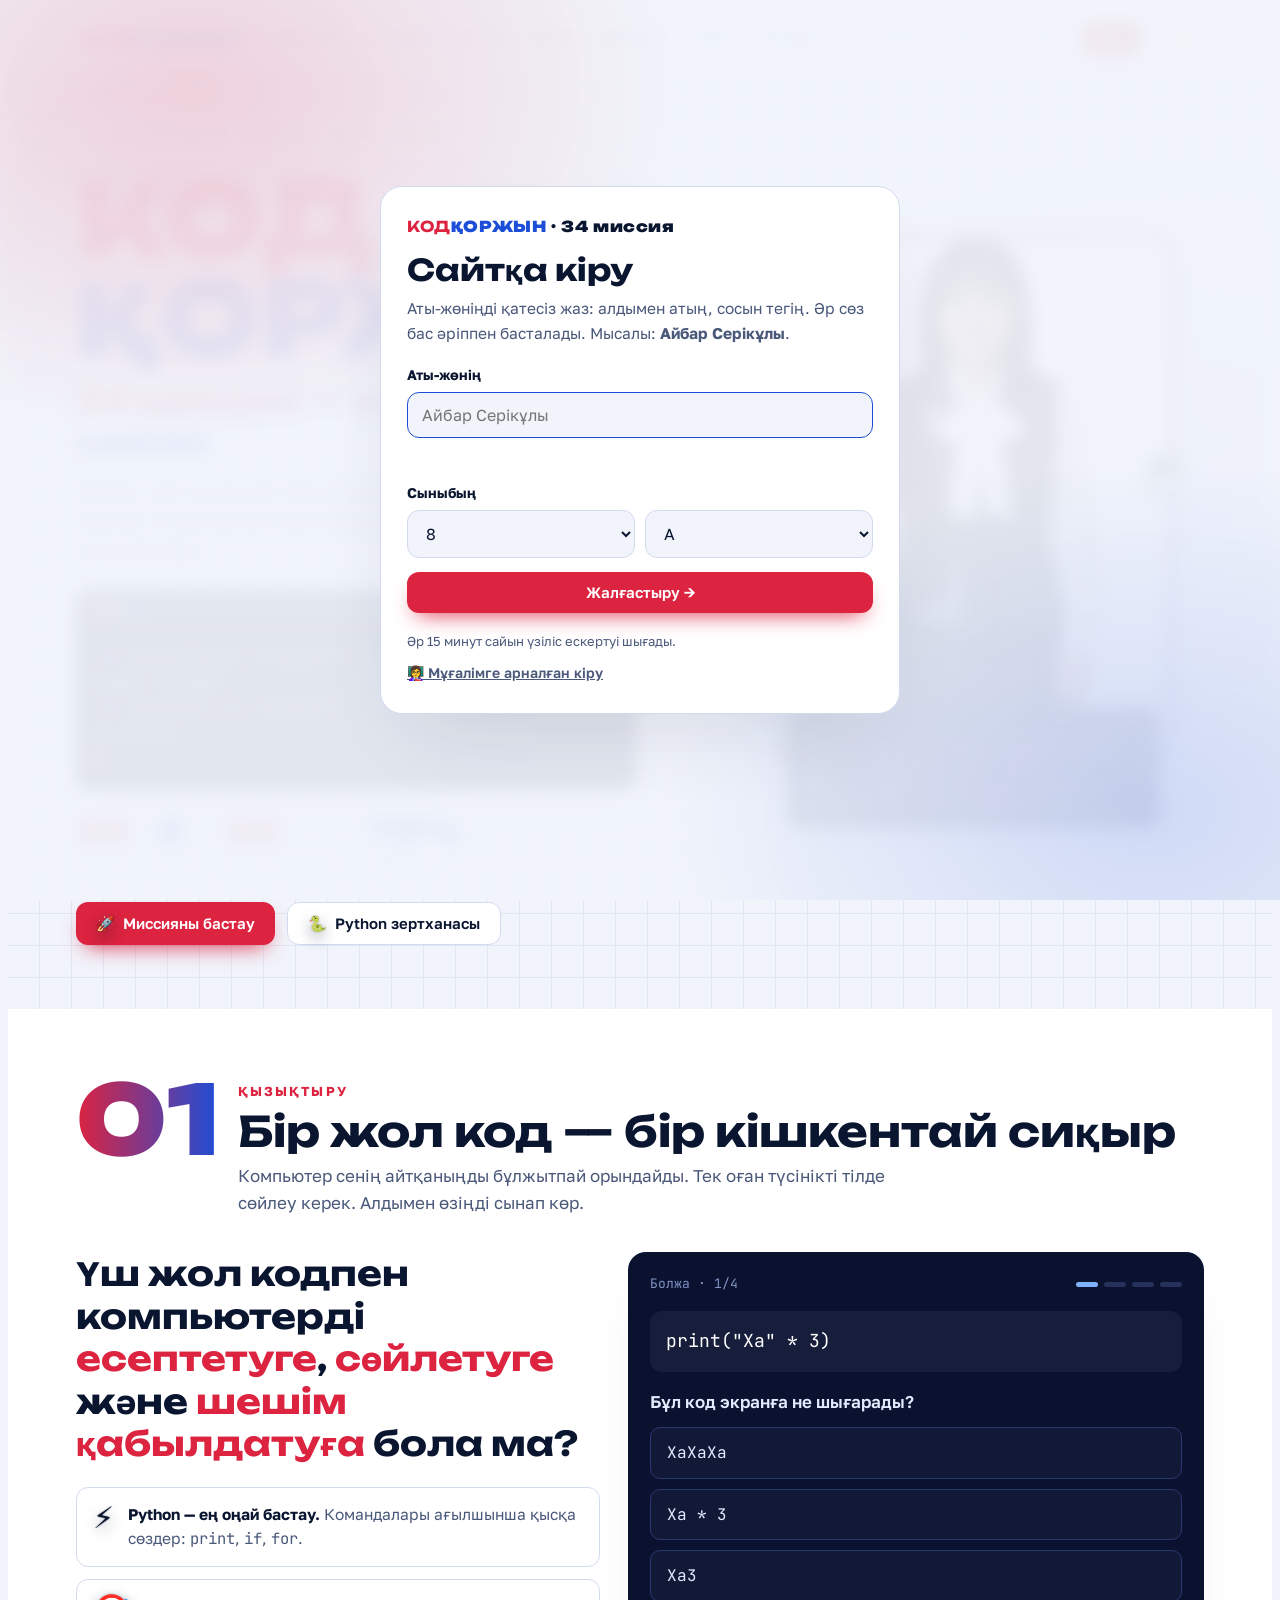
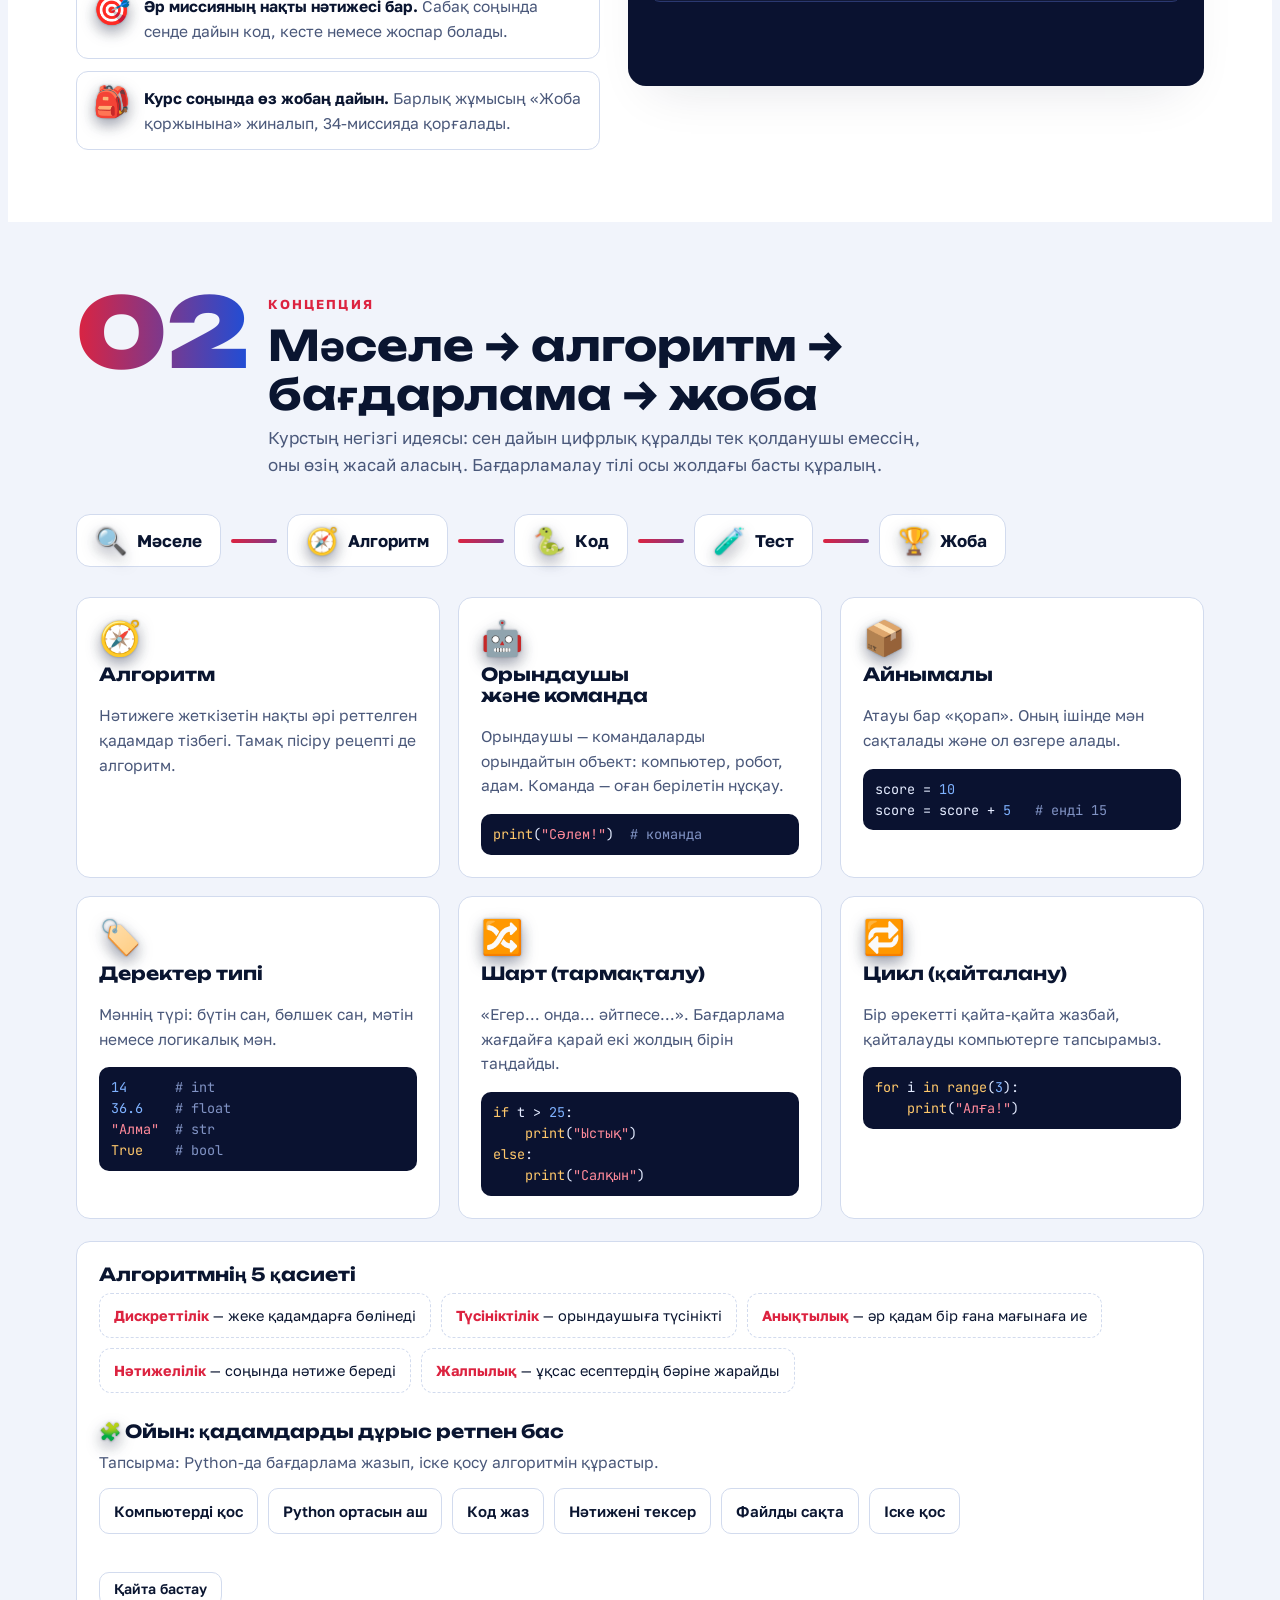
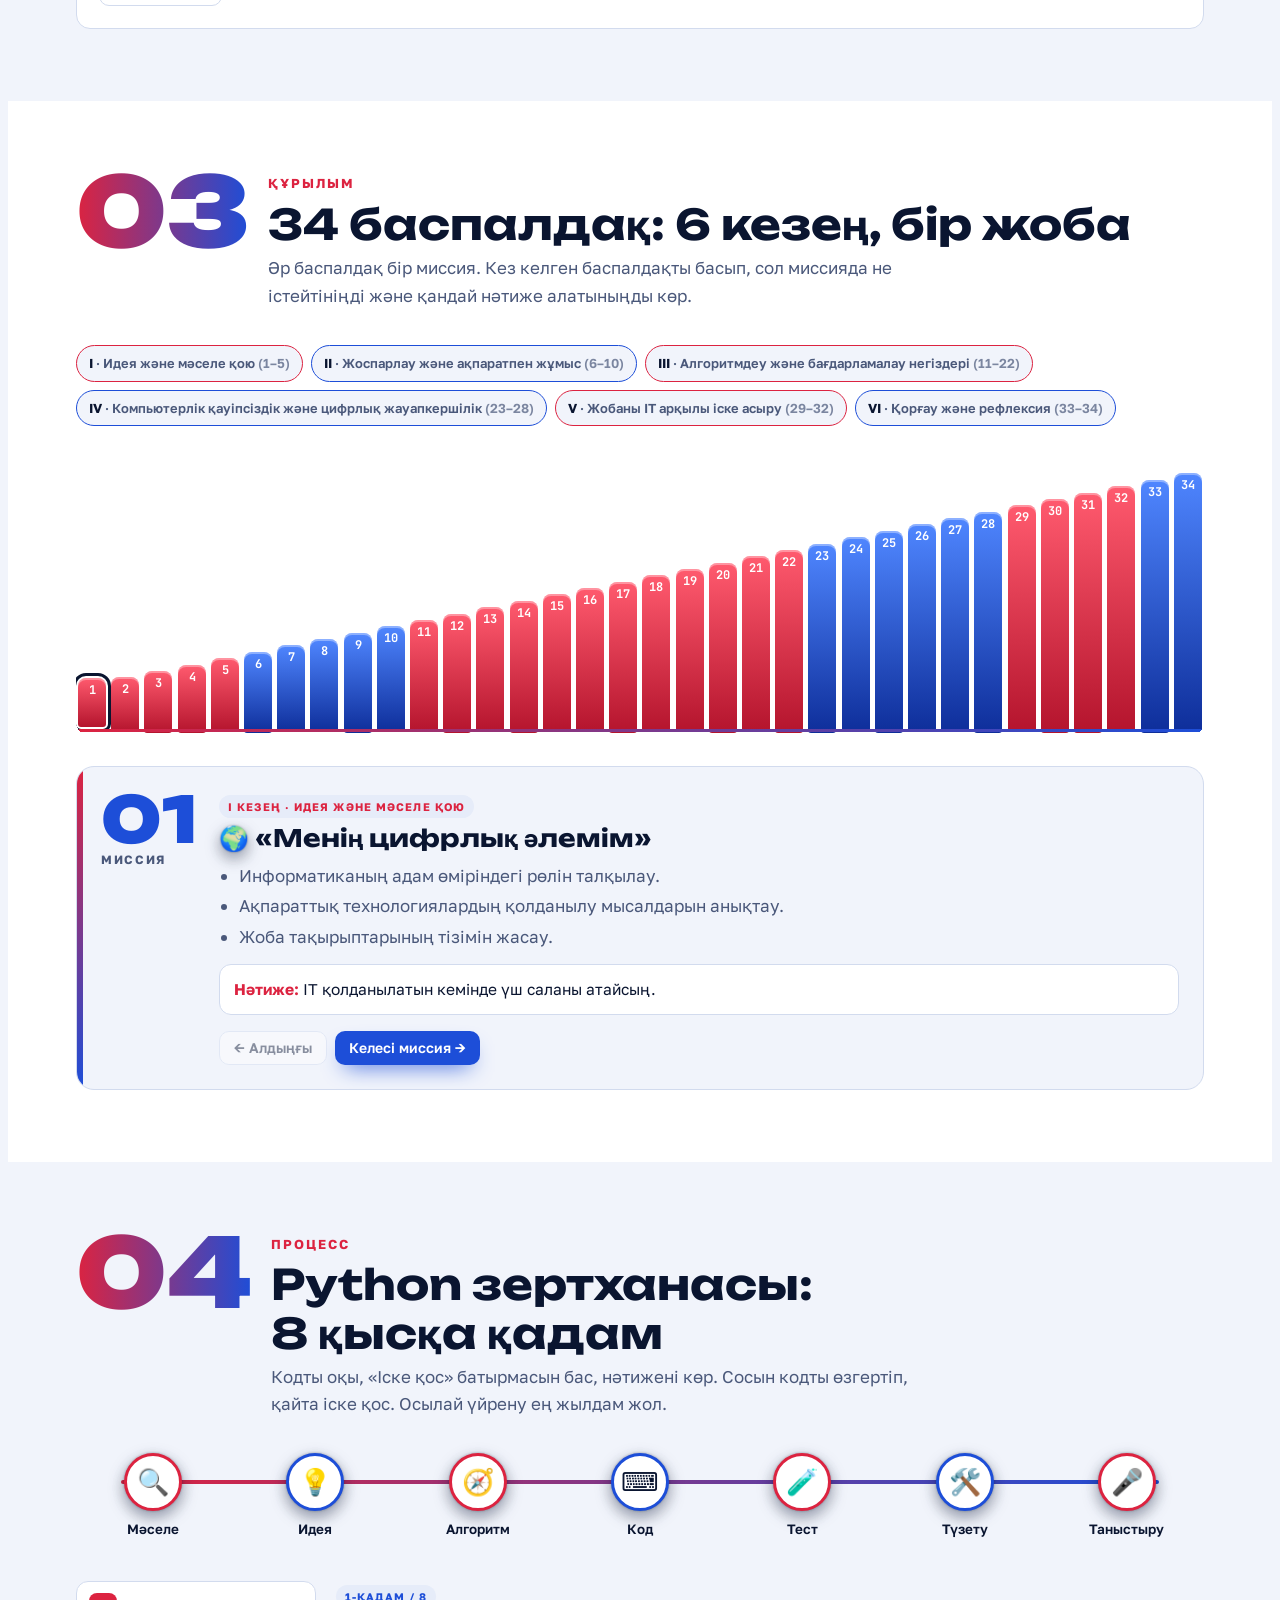
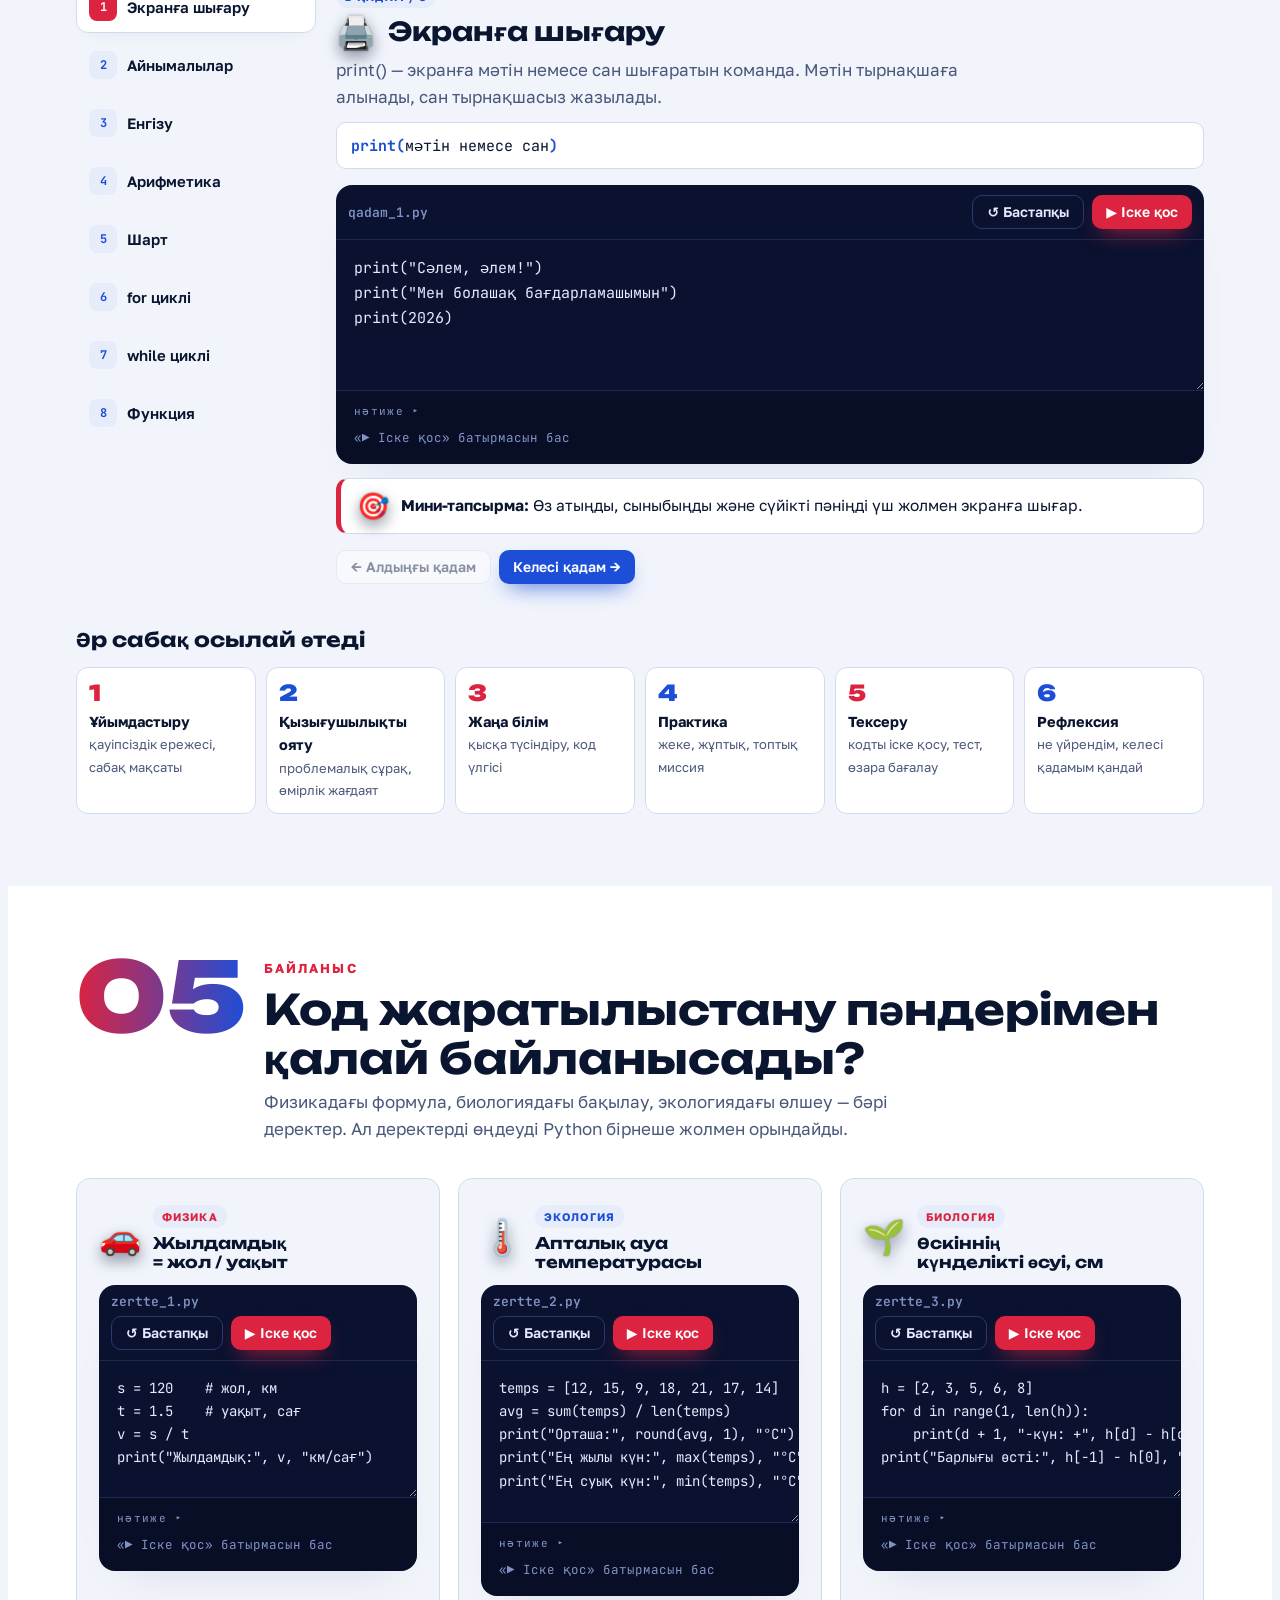
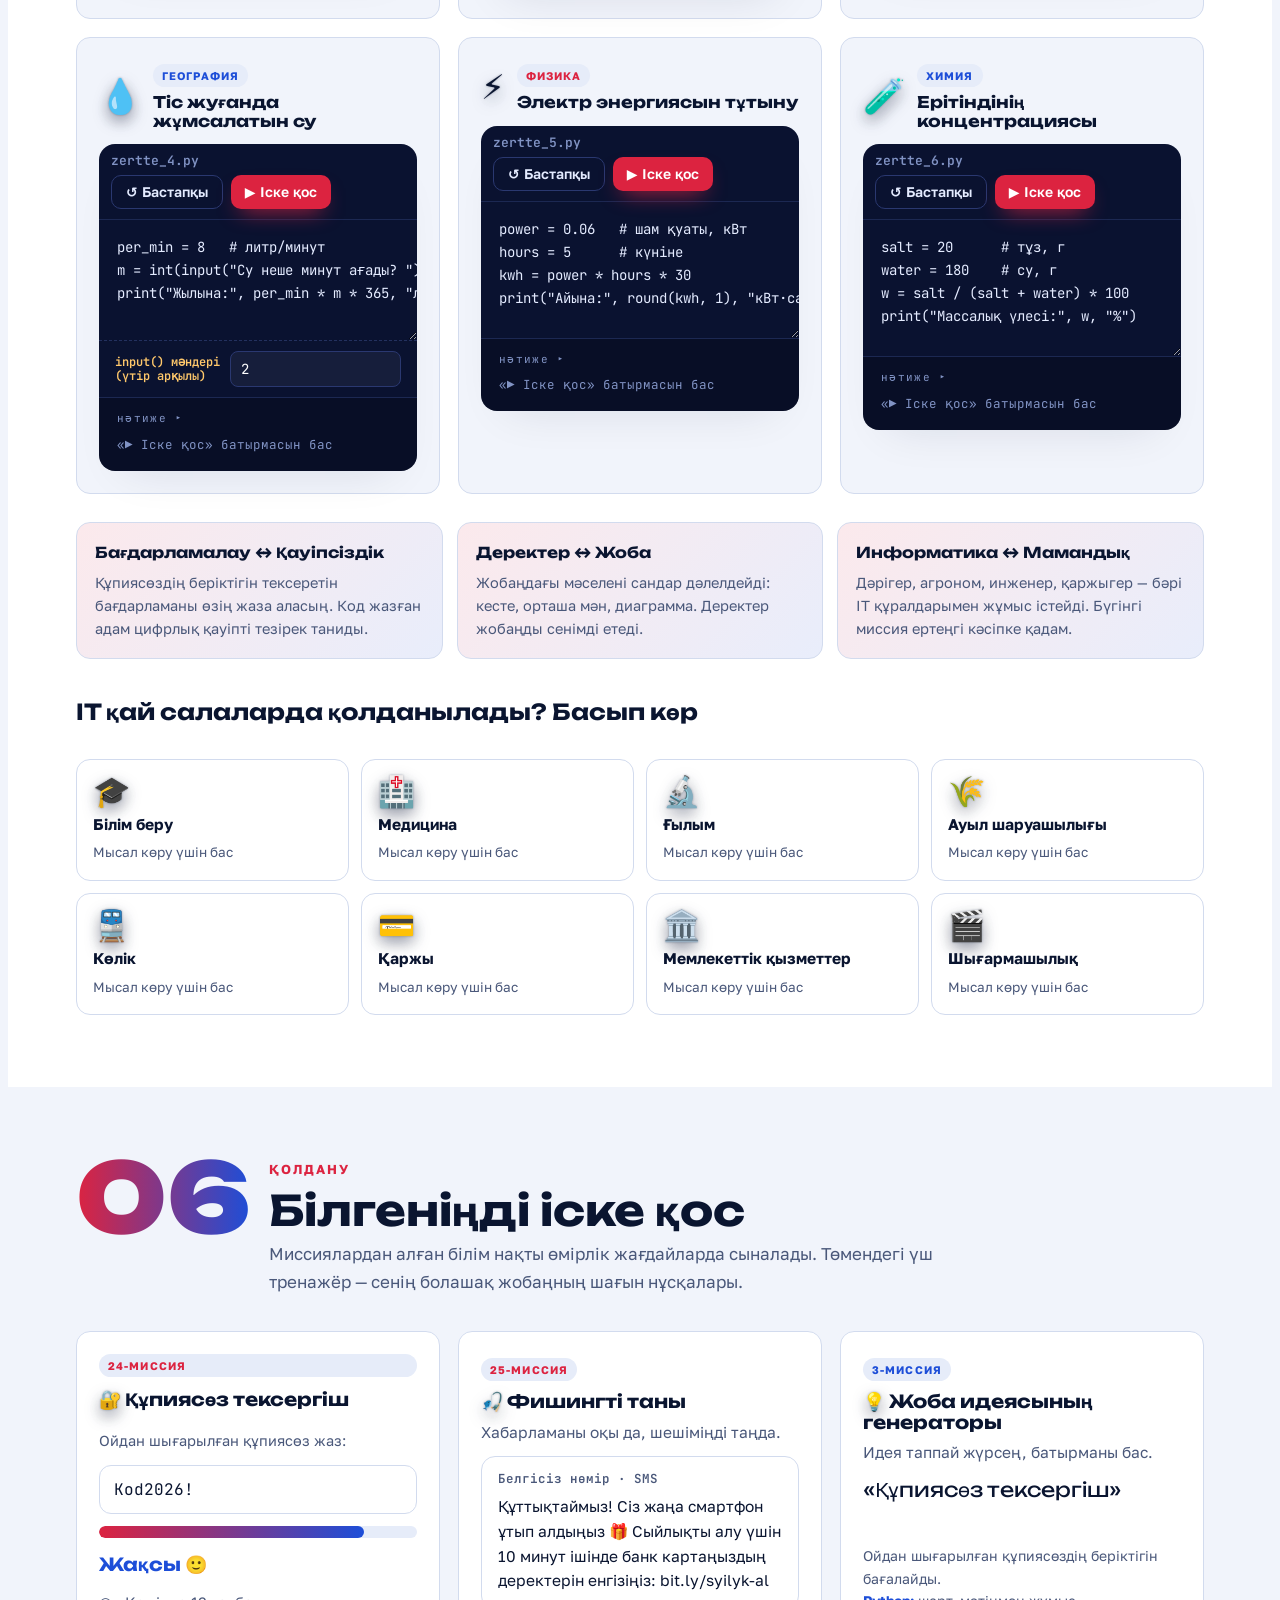
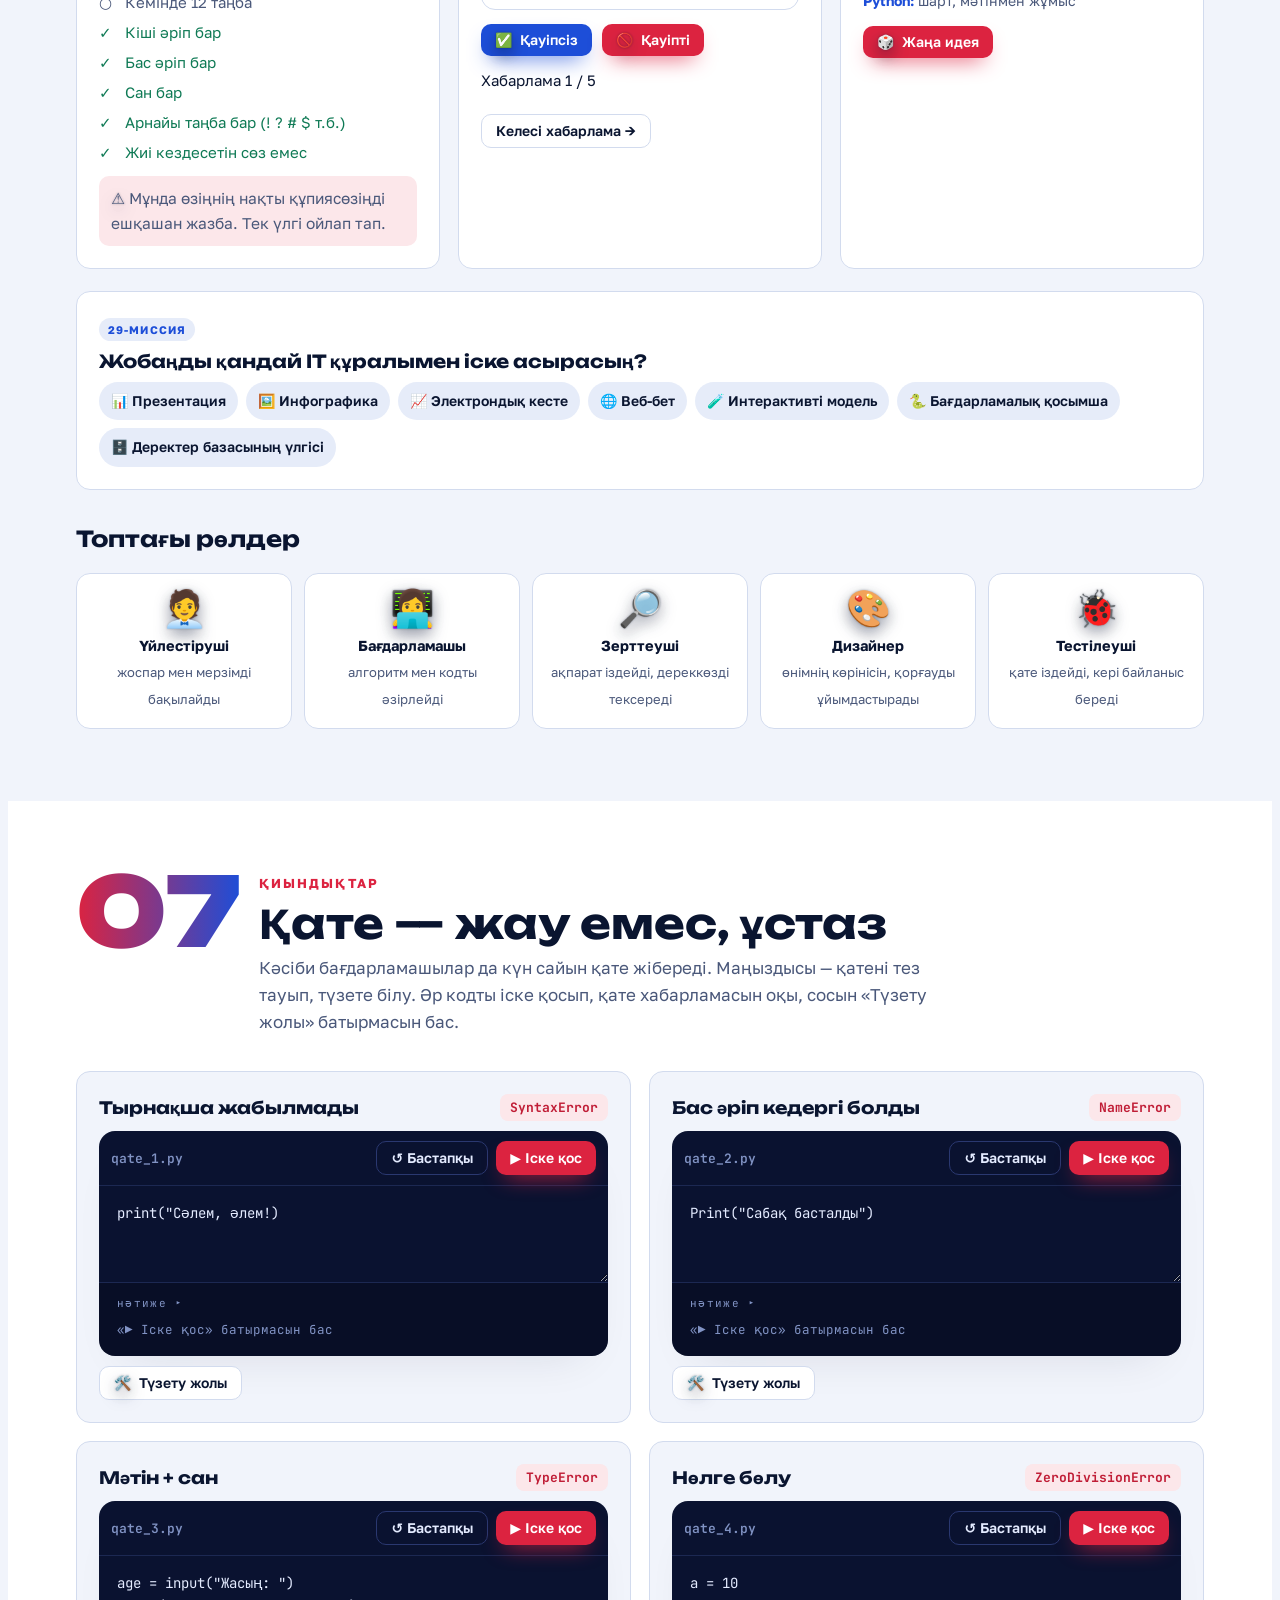
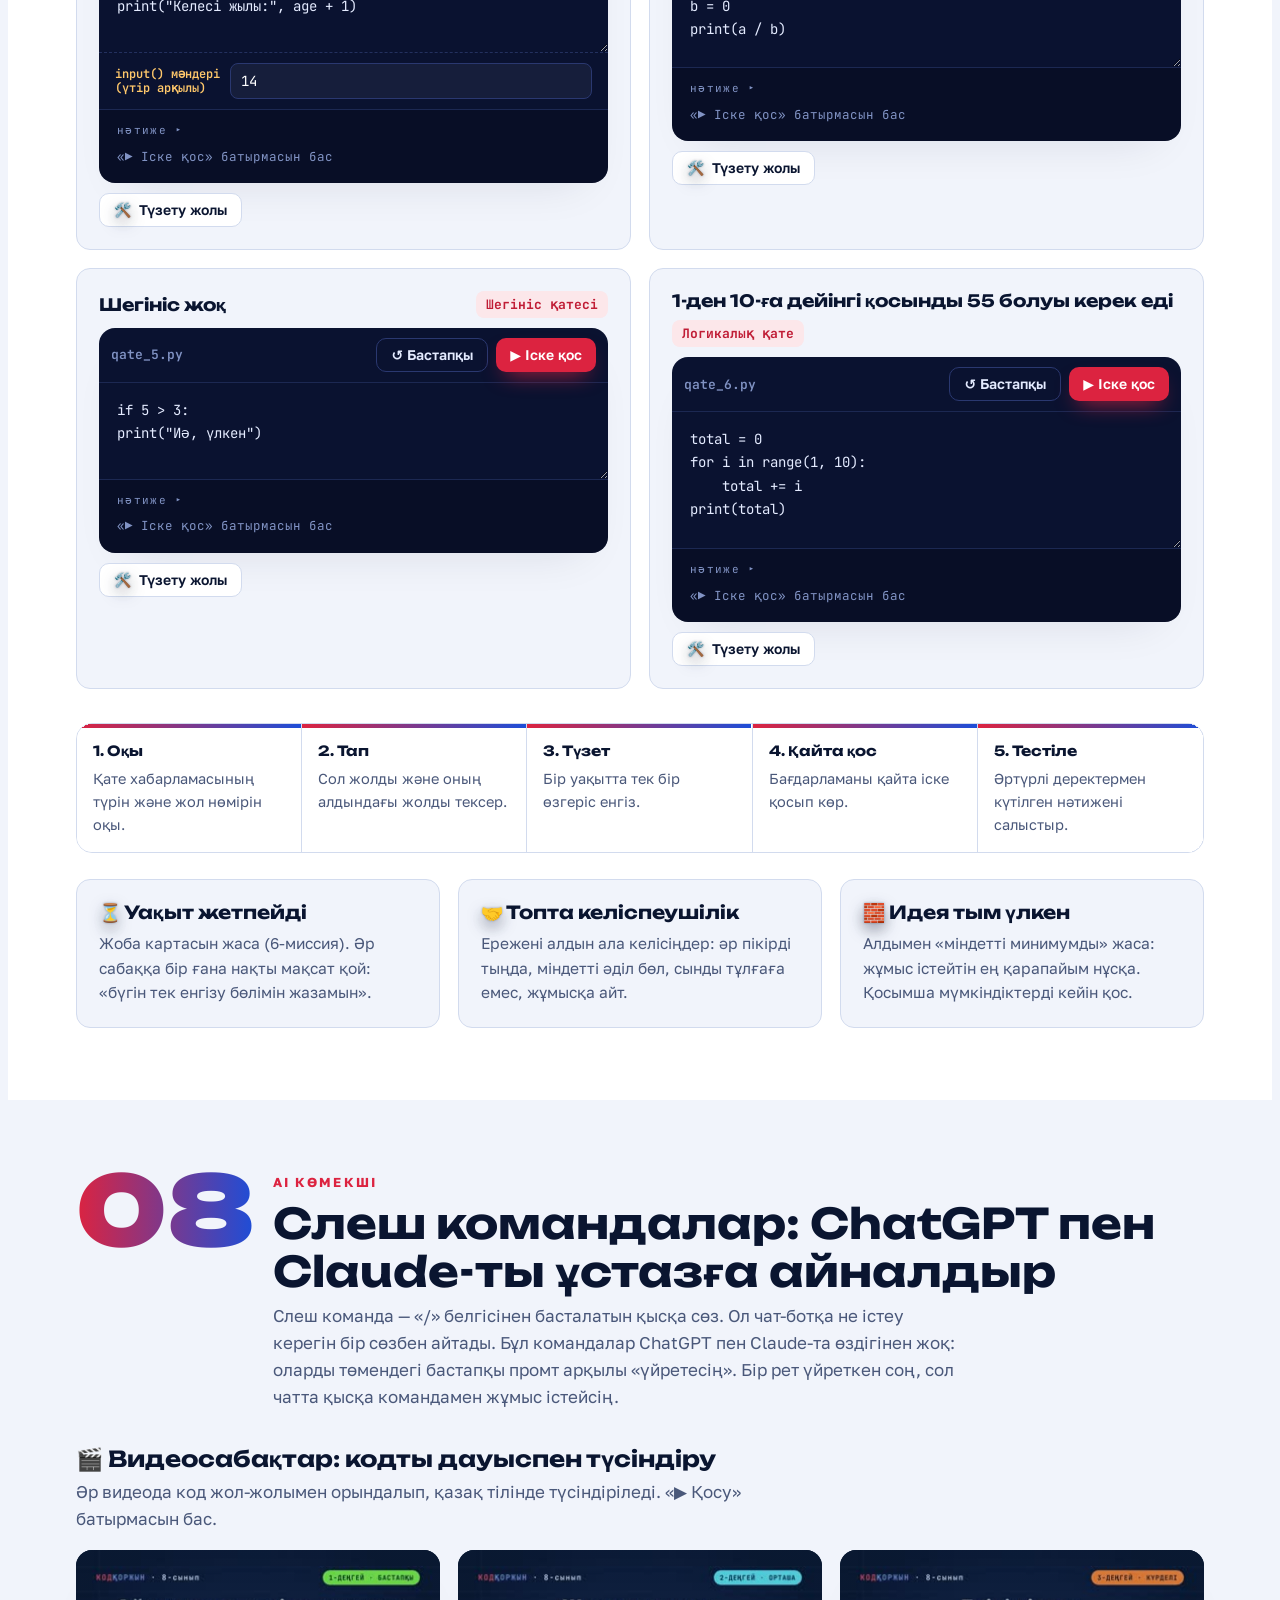
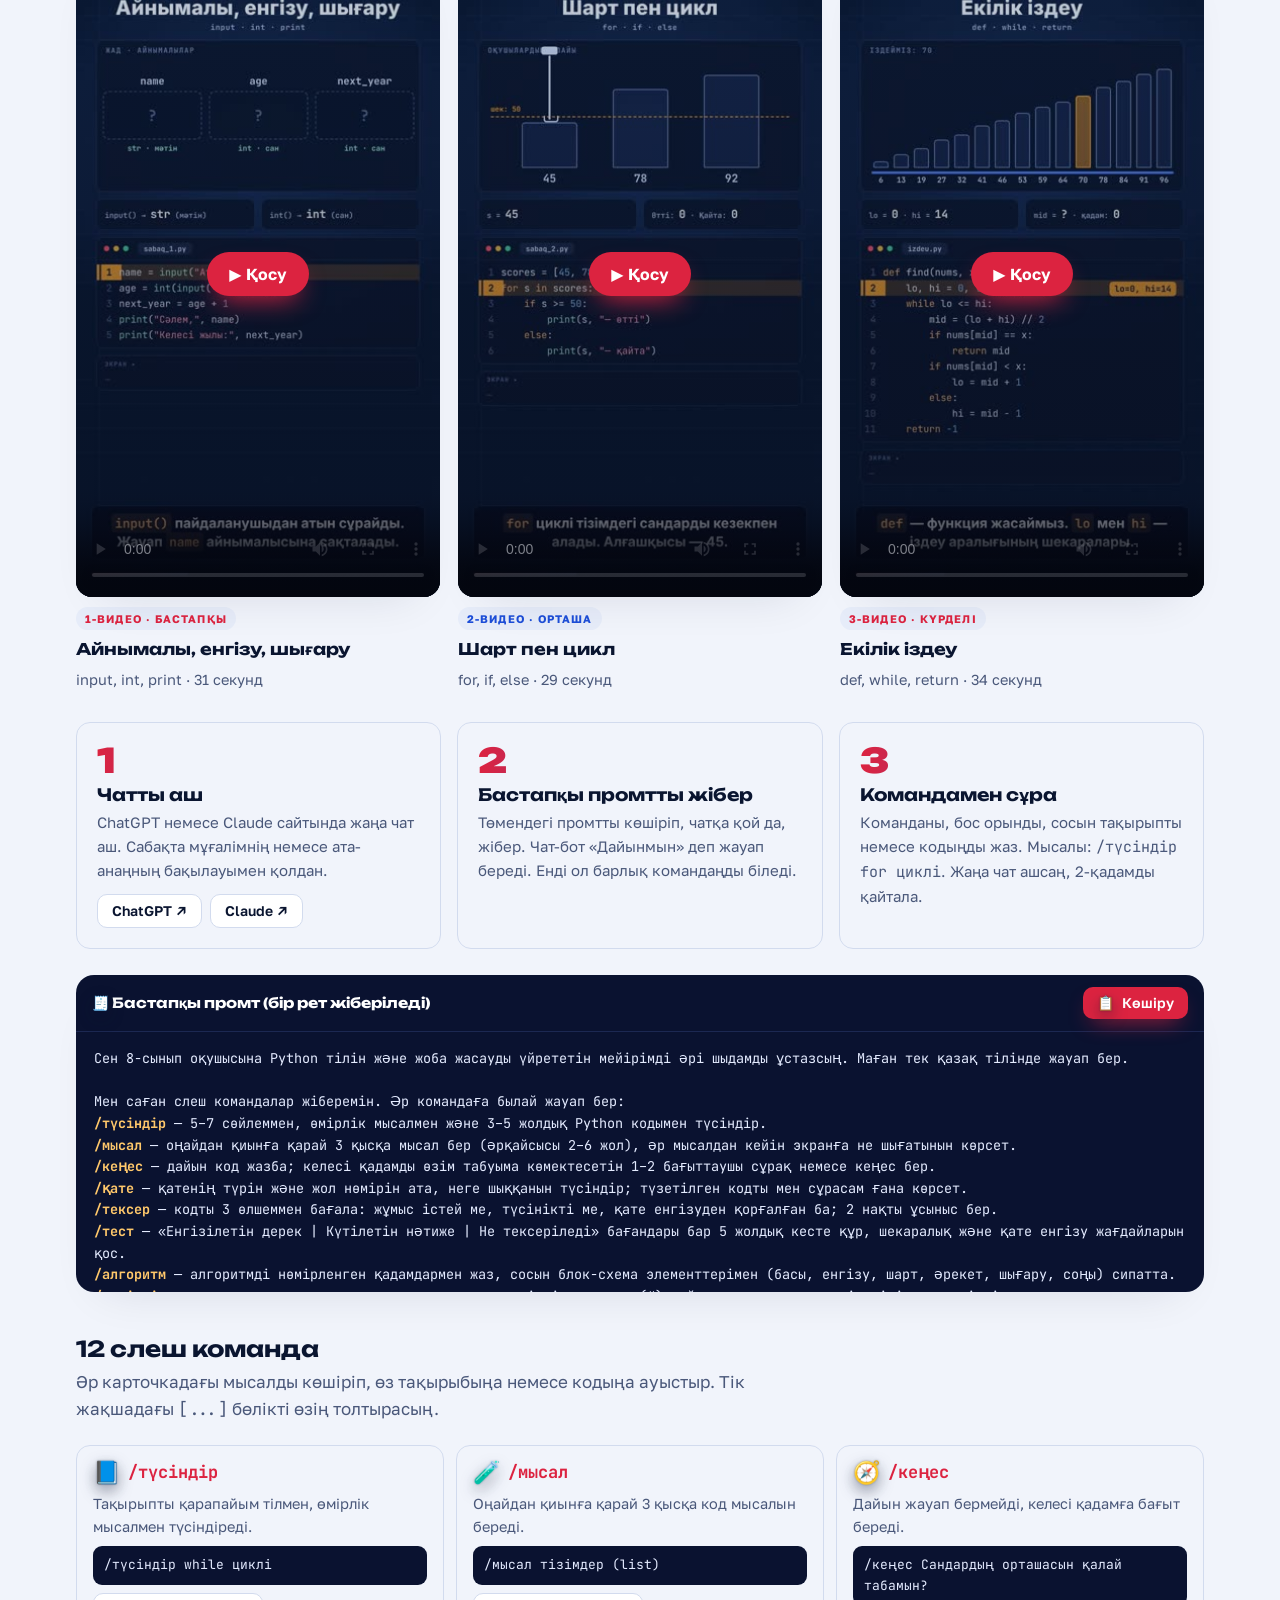
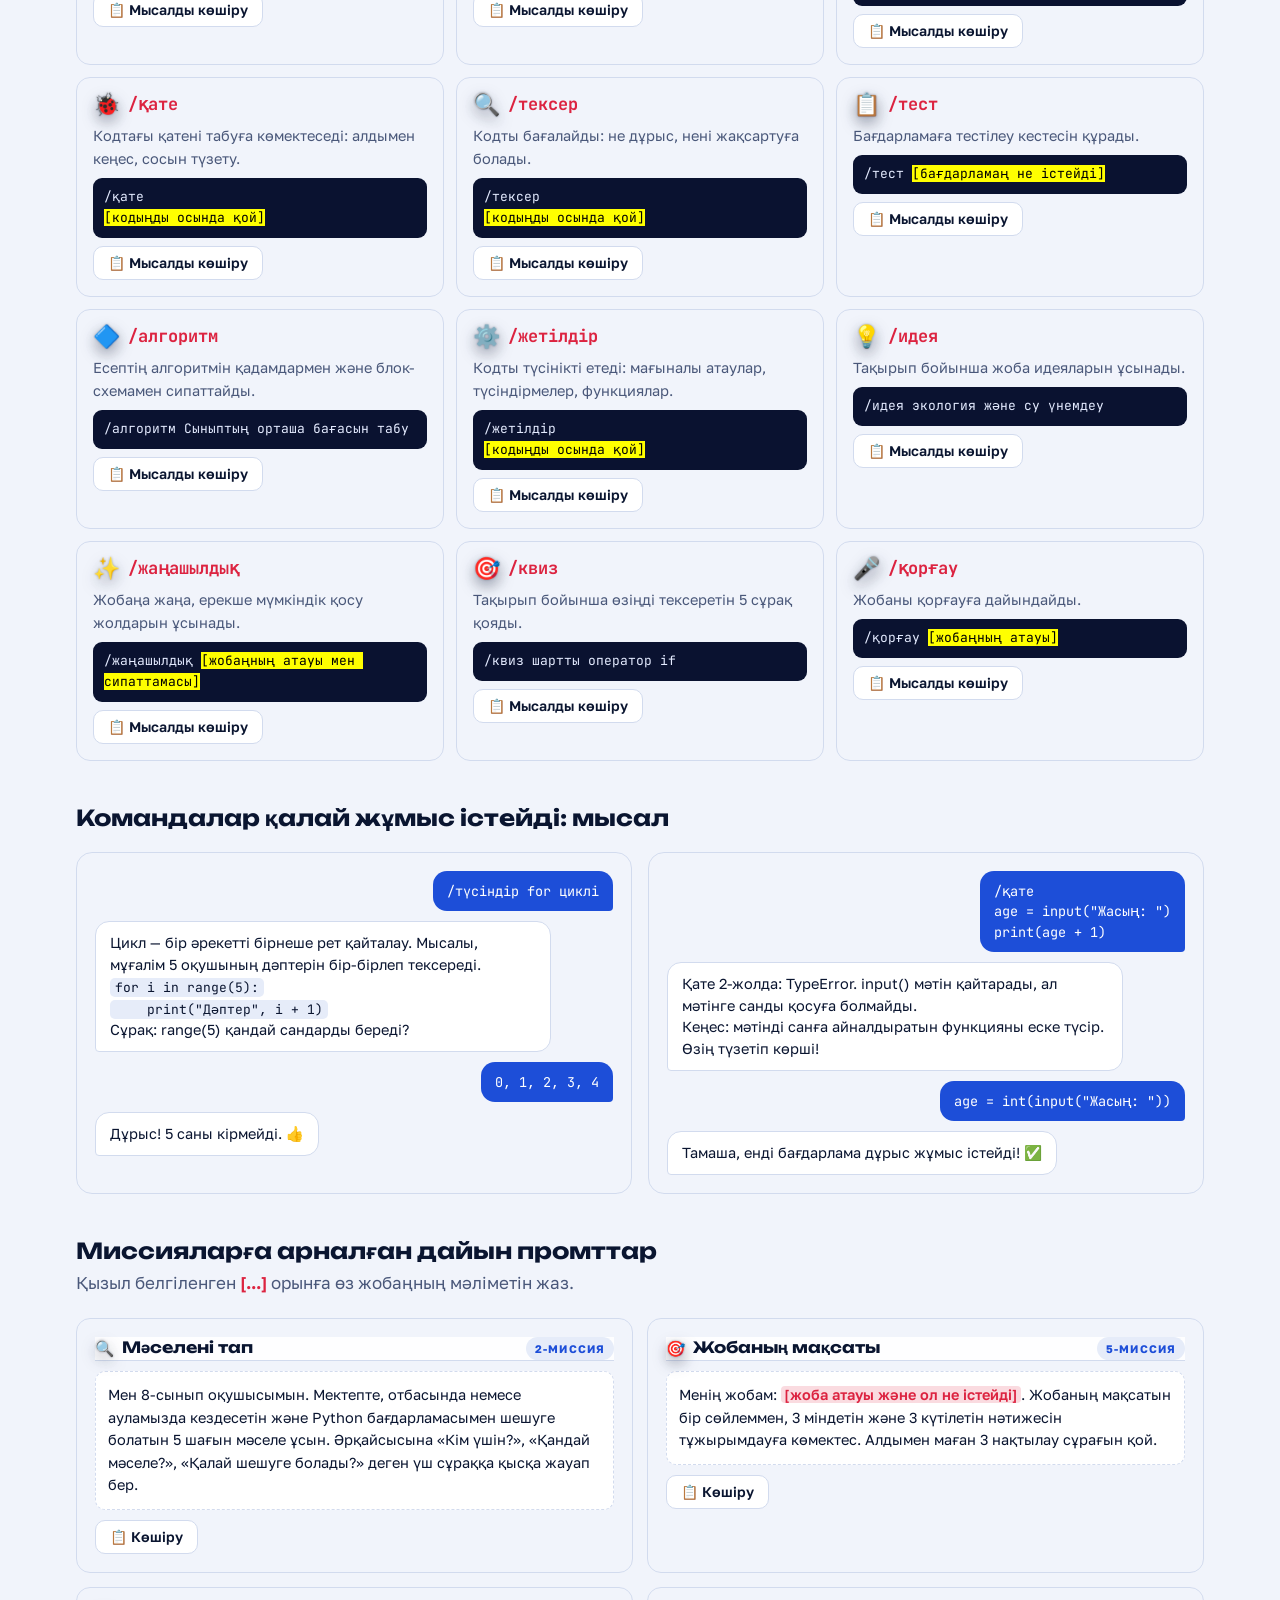
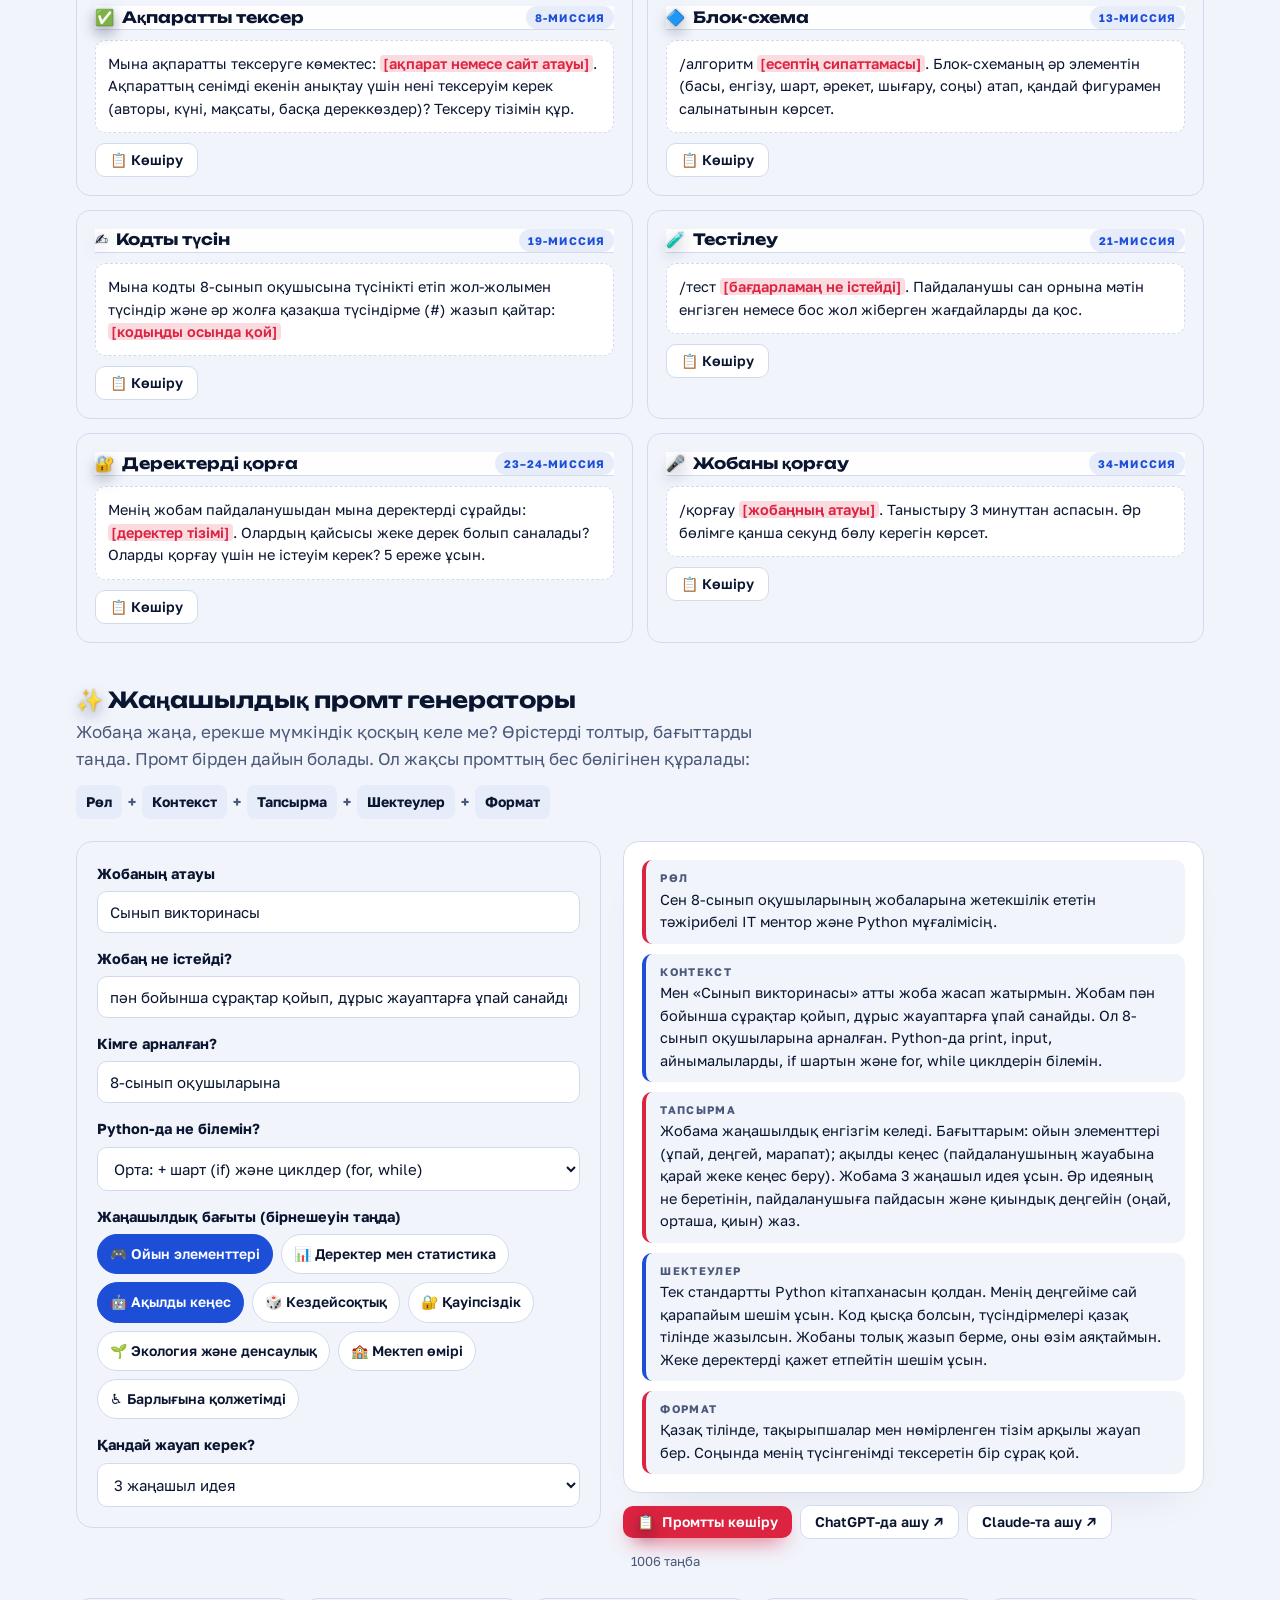
==== index.html @ 11191509 "Add files via upload" ====
<!DOCTYPE html>
<html lang="kk">
<head>
<meta charset="utf-8">
<meta name="viewport" content="width=device-width, initial-scale=1, viewport-fit=cover">
<title>КОДҚОРЖЫН</title>
<meta name="claude:viewport-fit-sides" content="cover">
<link rel="preconnect" href="https://fonts.googleapis.com">
<link rel="preconnect" href="https://fonts.gstatic.com" crossorigin>
<link rel="stylesheet" href="https://fonts.googleapis.com/css2?family=Unbounded:wght@500;700;900&family=Golos+Text:wght@400;500;600;700&family=JetBrains+Mono:wght@400;600;700&display=swap">
<style>
/* Layout: терминал + жоба қоржыны. Тор қағаз фоны, қызыл/көк екі полюс, баспалдақпен көтерілетін 34 миссия. */
:root{
  --bg:#F1F4FB; --surface:#FFFFFF; --surface-2:#E6ECF9; --ink:#0A1530; --muted:#4A587A; --line:#D2DBEE;
  --blue:#1D4ED8; --blue-deep:#0B2A8F; --red:#DC2340; --red-deep:#A3122A;
  --code-bg:#0A1230; --code-ink:#E4EBFF; --code-dim:#8193C4; --code-str:#FF8A9A; --code-num:#7FB2FF; --code-kw:#FFC86B;
  --ok:#0F7A55; --ok-bg:#E1F4EC; --bad:#C01D36; --bad-bg:#FCE7EA;
  --glow-r:rgba(220,35,64,.16); --glow-b:rgba(29,78,216,.16); --shadow:rgba(10,21,48,.12);
  --emo-shadow:rgba(10,21,48,.35);
  --f-display:"Unbounded","Golos Text",system-ui,sans-serif;
  --f-body:"Golos Text",system-ui,-apple-system,"Segoe UI",Roboto,sans-serif;
  --f-mono:"JetBrains Mono",ui-monospace,"Cascadia Code",Consolas,monospace;
  --grad-rb:linear-gradient(90deg,var(--red),var(--blue));
  --r:14px;
}
@media (prefers-color-scheme: dark){:root:not([data-theme="light"]){
  --bg:#060B1C; --surface:#0D1631; --surface-2:#142049; --ink:#E8EDFB; --muted:#9BA9CC; --line:#223060;
  --blue:#5B8CFF; --blue-deep:#A9C1FF; --red:#FF4C62; --red-deep:#FF9AA7;
  --code-bg:#030716; --code-ink:#E4EBFF; --code-dim:#7686B5;
  --ok:#3FD49B; --ok-bg:#0C2C22; --bad:#FF6B7D; --bad-bg:#371120;
  --glow-r:rgba(255,76,98,.18); --glow-b:rgba(91,140,255,.2); --shadow:rgba(0,0,0,.45);
  --emo-shadow:rgba(0,0,0,.6); color-scheme:dark;
}}
:root[data-theme="dark"]{
  --bg:#060B1C; --surface:#0D1631; --surface-2:#142049; --ink:#E8EDFB; --muted:#9BA9CC; --line:#223060;
  --blue:#5B8CFF; --blue-deep:#A9C1FF; --red:#FF4C62; --red-deep:#FF9AA7;
  --code-bg:#030716; --code-ink:#E4EBFF; --code-dim:#7686B5;
  --ok:#3FD49B; --ok-bg:#0C2C22; --bad:#FF6B7D; --bad-bg:#371120;
  --glow-r:rgba(255,76,98,.18); --glow-b:rgba(91,140,255,.2); --shadow:rgba(0,0,0,.45);
  --emo-shadow:rgba(0,0,0,.6); color-scheme:dark;
}
[hidden]{display:none!important}
*{box-sizing:border-box}
html{scroll-behavior:smooth;scroll-padding-top:84px}
body{background:var(--bg);color:var(--ink);font-family:var(--f-body);font-size:17px;line-height:1.6;-webkit-font-smoothing:antialiased;overflow-x:hidden}
body::before{content:"";position:fixed;inset:0 0 auto;height:env(safe-area-inset-top,0px);z-index:60;background:var(--surface)}
h1,h2,h3,h4{font-family:var(--f-display);line-height:1.15;text-wrap:balance;margin:0}
p{margin:0}
a{color:var(--blue)}
code,pre,textarea.code{font-family:var(--f-mono)}
:focus-visible{outline:3px solid var(--blue);outline-offset:3px;border-radius:6px}
.wrap{max-width:1160px;margin:0 auto;padding-left:max(16px,env(safe-area-inset-left,0px));padding-right:max(16px,env(safe-area-inset-right,0px))}
.emo{display:inline-block;filter:drop-shadow(0 6px 8px var(--emo-shadow)) drop-shadow(0 0 1px var(--emo-shadow));font-style:normal;line-height:1}

/* ===== header ===== */
.top{position:sticky;top:env(safe-area-inset-top,0px);z-index:50;background:color-mix(in srgb,var(--surface) 88%,transparent);backdrop-filter:blur(12px);-webkit-backdrop-filter:blur(12px);border-bottom:1px solid var(--line)}
.top .wrap{display:flex;align-items:center;gap:16px;height:60px}
.brand{font-family:var(--f-display);font-weight:900;font-size:18px;letter-spacing:.02em;text-decoration:none;color:var(--ink);white-space:nowrap}
.brand b{color:var(--red)} .brand i{font-style:normal;color:var(--blue)}
.nav{display:flex;gap:4px;overflow-x:auto;scrollbar-width:none;flex:1;min-width:0}
.nav::-webkit-scrollbar{display:none}
.nav a{font-size:11px;font-weight:600;letter-spacing:.03em;text-decoration:none;color:var(--muted);padding:7px 6px;border-radius:999px;white-space:nowrap;transition:background .2s,color .2s}
.nav a:hover{color:var(--ink);background:var(--surface-2)}
.nav a.on{color:#fff;background:var(--blue)}
.progress{position:absolute;left:0;bottom:-1px;height:3px;width:100%;background:var(--grad-rb);transform-origin:0 50%;transform:scaleX(var(--p,0))}

/* ===== hero ===== */
.hero{position:relative;overflow:hidden;padding-block:48px 64px;
  background:
   radial-gradient(600px 380px at 8% 10%,var(--glow-r),transparent 70%),
   radial-gradient(700px 420px at 95% 40%,var(--glow-b),transparent 70%),
   repeating-linear-gradient(0deg,transparent 0 31px,color-mix(in srgb,var(--line) 55%,transparent) 31px 32px),
   repeating-linear-gradient(90deg,transparent 0 31px,color-mix(in srgb,var(--line) 55%,transparent) 31px 32px);}
.hero-grid{display:grid;grid-template-columns:minmax(0,1.2fr) minmax(0,.9fr);gap:48px;align-items:center}
.photo-card{position:relative;justify-self:center;width:min(100%,400px);animation:rise .9s cubic-bezier(.2,.8,.2,1) both}
.photo-frame{position:relative;border-radius:28px;padding:5px;background:conic-gradient(from var(--ang,0deg),var(--red),var(--blue),var(--red));animation:spin 8s linear infinite;box-shadow:0 30px 60px -20px var(--shadow)}
@property --ang{syntax:"<angle>";inherits:false;initial-value:0deg}
@keyframes spin{to{--ang:360deg}}
.photo-frame img{display:block;width:100%;aspect-ratio:560/1003;object-fit:cover;object-position:50% 18%;border-radius:24px;background:var(--surface);max-height:520px}
.author-chip{position:relative;white-space:pre;margin:-56px 14px 0;background:var(--code-bg);color:var(--code-ink);border-radius:14px;padding:12px 14px;font-family:var(--f-mono);font-size:12.5px;line-height:1.55;box-shadow:0 16px 30px -12px var(--shadow);overflow-x:auto}
.author-chip .fn{color:var(--code-dim)}
.author-chip .k{color:var(--code-num)} .author-chip .s{color:var(--code-str)}
.float{position:absolute;z-index:2;font-size:40px;animation:bob 4s ease-in-out infinite}
.float.f1{top:6%;left:-18px}.float.f2{top:36%;right:-16px;animation-delay:-1.3s}.float.f3{bottom:26%;left:-22px;animation-delay:-2.6s}
@keyframes bob{50%{transform:translateY(-12px) rotate(-6deg)}}
.eyebrow{display:inline-flex;gap:8px;align-items:center;font-size:13px;font-weight:600;letter-spacing:.08em;text-transform:uppercase;color:var(--muted);background:var(--surface);border:1px solid var(--line);padding:6px 12px;border-radius:999px}
.eyebrow .dot{width:8px;height:8px;border-radius:50%;background:var(--red);box-shadow:0 0 0 4px var(--glow-r);animation:pulse 1.6s infinite}
@keyframes pulse{50%{box-shadow:0 0 0 8px transparent}}
.title{font-weight:900;font-size:clamp(44px,8.4vw,104px);letter-spacing:-.01em;margin-top:18px;line-height:.95}
.title .a{color:var(--red)} .title .b{color:var(--blue)}
.title span{display:inline-block;animation:drop .8s cubic-bezier(.2,.9,.25,1.2) both}
.title .b{animation-delay:.12s}
@keyframes drop{from{transform:translateY(-30px);opacity:0}}
@keyframes rise{from{transform:translateY(30px);opacity:.0}}
.subtitle{font-family:var(--f-display);font-weight:700;font-size:clamp(20px,2.8vw,32px);margin-top:14px;line-height:1.25}
.subtitle em{font-style:normal;background:var(--grad-rb);-webkit-background-clip:text;background-clip:text;color:transparent}
.lead{color:var(--muted);max-width:56ch;margin-top:16px;font-size:18px}
.term{margin-top:26px;background:var(--code-bg);border-radius:var(--r);overflow:hidden;box-shadow:0 20px 40px -18px var(--shadow);max-width:560px}
.term-bar{display:flex;gap:7px;align-items:center;padding:10px 14px;background:color-mix(in srgb,var(--code-bg) 80%,#fff 6%)}
.term-bar i{width:11px;height:11px;border-radius:50%;background:var(--red)}
.term-bar i:nth-child(2){background:#F5B83D}.term-bar i:nth-child(3){background:var(--blue)}
.term-bar span{margin-left:auto;font-family:var(--f-mono);font-size:12px;color:var(--code-dim)}
.term pre{margin:0;padding:16px 18px 18px;color:var(--code-ink);font-size:15px;line-height:1.7;min-height:126px;white-space:pre-wrap;word-break:break-word}
.caret{display:inline-block;width:9px;height:1.1em;vertical-align:-3px;background:var(--red);animation:blink 1s steps(1) infinite}
@keyframes blink{50%{opacity:0}}
.stats{display:flex;flex-wrap:wrap;gap:10px 28px;margin-top:26px}
.stat b{display:block;font-family:var(--f-display);font-size:30px;font-weight:900;line-height:1}
.stat:nth-child(odd) b{color:var(--red)} .stat:nth-child(even) b{color:var(--blue)}
.stat span{font-size:13px;color:var(--muted);letter-spacing:.04em}
.cta{display:flex;flex-wrap:wrap;gap:12px;margin-top:28px}
.btn{appearance:none;border:0;cursor:pointer;font:600 15px/1 var(--f-body);padding:13px 20px;border-radius:12px;text-decoration:none;display:inline-flex;gap:8px;align-items:center;transition:transform .15s,box-shadow .2s,background .2s}
.btn:active{transform:translateY(1px) scale(.98)}
.btn.primary{background:var(--red);color:#fff;box-shadow:0 10px 22px -10px var(--red)}
.btn.primary:hover{box-shadow:0 14px 28px -10px var(--red);transform:translateY(-2px)}
.btn.blue{background:var(--blue);color:#fff;box-shadow:0 10px 22px -10px var(--blue)}
.btn.blue:hover{transform:translateY(-2px)}
.btn.ghost{background:var(--surface);color:var(--ink);border:1px solid var(--line)}
.btn.ghost:hover{border-color:var(--blue);color:var(--blue)}
.btn.sm{padding:9px 14px;font-size:14px;border-radius:10px}

/* ===== sections ===== */
section.sec{padding-block:72px;position:relative}
section.sec:nth-of-type(even){background:var(--surface)}
.sec-head{display:grid;grid-template-columns:auto 1fr;gap:6px 18px;align-items:end;margin-bottom:36px}
.sec-num{grid-row:span 3;font-family:var(--f-display);font-weight:900;font-size:clamp(56px,9vw,96px);line-height:.8;background:var(--grad-rb);-webkit-background-clip:text;background-clip:text;color:transparent;align-self:start}
.kicker{font-size:13px;font-weight:700;letter-spacing:.16em;color:var(--red)}
.sec-head h2{font-size:clamp(26px,3.6vw,42px)}
.sec-head p{color:var(--muted);max-width:62ch}
@keyframes peek{from{opacity:.45;transform:translateY(22px)}}
.reveal{animation:peek .7s both}
@supports (animation-timeline:view()){
  .reveal{animation:peek linear both;animation-timeline:view();animation-range:entry 0% entry 60%}
}
.grid{display:grid;gap:18px}
.g2{grid-template-columns:repeat(2,minmax(0,1fr))}
.g3{grid-template-columns:repeat(3,minmax(0,1fr))}
.g4{grid-template-columns:repeat(4,minmax(0,1fr))}
.card{background:var(--surface);border:1px solid var(--line);border-radius:var(--r);padding:22px;min-width:0}
section.sec:nth-of-type(even) .card{background:var(--bg)}
.card h3{font-size:18px;margin-bottom:8px}
.card p{color:var(--muted);font-size:15.5px}
.tag{display:inline-block;font:700 11px/1 var(--f-body);letter-spacing:.1em;text-transform:uppercase;padding:6px 9px;border-radius:999px;background:var(--surface-2);color:var(--blue)}
.tag.red{color:var(--red)}

/* ===== hook quiz ===== */
.hook-wrap{display:grid;grid-template-columns:minmax(0,1fr) minmax(0,1.1fr);gap:28px;align-items:start}
.big-q{font-family:var(--f-display);font-size:clamp(22px,3vw,34px);font-weight:700;line-height:1.25}
.big-q mark{background:none;color:var(--red)}
.facts{display:grid;gap:12px;margin-top:22px}
.fact{display:flex;gap:14px;align-items:flex-start;padding:14px 16px;border-radius:12px;background:var(--surface);border:1px solid var(--line)}
.fact .emo{font-size:30px}
.fact p{font-size:15.5px;color:var(--muted)} .fact b{color:var(--ink)}
.quiz{background:var(--code-bg);color:var(--code-ink);border-radius:18px;padding:22px;box-shadow:0 24px 50px -24px var(--shadow)}
.quiz-top{display:flex;justify-content:space-between;align-items:center;font-family:var(--f-mono);font-size:13px;color:var(--code-dim)}
.dots{display:flex;gap:6px}.dots i{width:22px;height:5px;border-radius:9px;background:#26325C;transition:background .3s}
.dots i.ok{background:#3FD49B}.dots i.no{background:#FF5C70}.dots i.cur{background:#7FB2FF}
.quiz pre{margin:16px 0;padding:16px;border-radius:12px;background:#ffffff0d;font-size:18px;color:#fff;white-space:pre-wrap}
.quiz .ask{font-weight:600;margin-bottom:12px}
.opts{display:grid;gap:10px}
.opt{all:unset;cursor:pointer;font-family:var(--f-mono);font-size:16px;padding:12px 16px;border-radius:10px;border:1px solid #2A3870;background:#ffffff08;color:var(--code-ink);transition:transform .15s,background .2s,border-color .2s}
.opt:hover{border-color:#7FB2FF;transform:translateX(4px)}
.opt:focus-visible{outline:3px solid #7FB2FF}
.opt.right{background:#0F3B2C;border-color:#3FD49B}
.opt.wrong{background:#3D1020;border-color:#FF5C70;animation:shake .4s}
@keyframes shake{25%{transform:translateX(-6px)}75%{transform:translateX(6px)}}
.quiz .why{margin-top:14px;font-size:15px;color:#C9D4F5;min-height:48px}
.quiz .why b{color:#fff}
.quiz-end{text-align:center;padding:18px 0}
.quiz-end .emo{font-size:64px;animation:pop .6s cubic-bezier(.2,.9,.3,1.5)}
@keyframes pop{from{transform:scale(.2) rotate(-30deg)}}

/* ===== concept ===== */
.chain{display:flex;flex-wrap:wrap;align-items:center;gap:10px;margin-bottom:30px}
.chain .node{display:flex;gap:10px;align-items:center;padding:12px 18px;border-radius:14px;background:var(--surface);border:1px solid var(--line);font-weight:700}
.chain .node .emo{font-size:26px}
.chain .arrow{flex:0 0 46px;height:4px;border-radius:4px;background:var(--grad-rb);background-size:200% 100%;animation:flow 2s linear infinite}
@keyframes flow{to{background-position:-200% 0}}
.concept{display:flex;flex-direction:column;gap:10px;transition:transform .25s,box-shadow .25s,border-color .25s}
.concept:hover{transform:translateY(-4px);box-shadow:0 18px 34px -20px var(--shadow);border-color:var(--blue)}
.concept .emo{font-size:34px}
.mini{margin:6px 0 0;padding:10px 12px;border-radius:10px;background:var(--code-bg);color:var(--code-ink);font-size:13.5px;line-height:1.55;overflow-x:auto;white-space:pre}
.mini .c{color:var(--code-dim)} .mini .s{color:var(--code-str)} .mini .n{color:var(--code-num)} .mini .k{color:var(--code-kw)}
.props{display:flex;flex-wrap:wrap;gap:10px;margin-top:8px}
.prop{padding:10px 14px;border-radius:12px;border:1px dashed var(--line);background:var(--surface);font-size:14.5px}
.prop b{color:var(--red)}
.order-game{margin-top:28px}
.order-list{display:flex;flex-wrap:wrap;gap:10px;margin-top:14px}
.order-list button{all:unset;cursor:pointer;padding:10px 14px;border-radius:10px;background:var(--surface);border:1.5px solid var(--line);font-weight:600;font-size:15px;transition:all .2s}
.order-list button:hover{border-color:var(--blue)}
.order-list button:focus-visible{outline:3px solid var(--blue)}
.order-list button.done{background:var(--ok-bg);border-color:var(--ok);color:var(--ok);cursor:default}
.order-list button.err{border-color:var(--bad);background:var(--bad-bg);animation:shake .4s}
.order-list button .n{display:inline-grid;place-items:center;width:22px;height:22px;border-radius:50%;background:var(--ok);color:#fff;font-size:12px;margin-right:6px}
.order-msg{margin-top:12px;font-weight:600;min-height:26px}

/* ===== structure / stairs ===== */
.stages{display:flex;flex-wrap:wrap;gap:8px;margin-bottom:18px}
.stage-pill{font-size:13px;font-weight:600;padding:7px 12px;border-radius:999px;border:1px solid var(--line);background:var(--bg);color:var(--muted)}
.stage-pill b{color:var(--ink)}
.stairs-box{overflow-x:auto;padding:8px 2px 4px;border-radius:var(--r)}
.stairs{display:flex;align-items:flex-end;gap:5px;min-width:820px;height:280px;padding-top:20px;position:relative}
.stairs::after{content:"";position:absolute;left:0;right:0;bottom:0;height:3px;border-radius:3px;background:var(--grad-rb)}
.step-btn{all:unset;cursor:pointer;flex:1;position:relative;border-radius:8px 8px 3px 3px;display:flex;align-items:flex-start;justify-content:center;padding-top:6px;color:#fff;font:700 12px/1 var(--f-mono);
  background:linear-gradient(180deg,var(--c1),var(--c2));box-shadow:inset 0 2px 0 rgba(255,255,255,.35);
  transform-origin:bottom;animation:grow .7s cubic-bezier(.2,.9,.3,1.15) both;animation-delay:calc(var(--i)*25ms);transition:filter .2s,transform .2s}
.step-btn:hover{filter:brightness(1.12);transform:translateY(-4px)}
.step-btn:focus-visible{outline:3px solid var(--ink);outline-offset:2px}
.step-btn.sel{outline:3px solid var(--ink);outline-offset:2px;transform:translateY(-6px)}
.step-btn.sel::before{content:"▲";position:absolute;bottom:-26px;color:var(--ink);font-size:12px}
@keyframes grow{from{transform:scaleY(.15)}}
.s-red{--c1:#FF5A6E;--c2:#B4142D}.s-blue{--c1:#4F86FF;--c2:#0E2E9A}
.mission-panel{margin-top:30px;display:grid;grid-template-columns:auto minmax(0,1fr);gap:22px;align-items:start;background:var(--bg);border:1px solid var(--line);border-radius:18px;padding:24px;position:relative;overflow:hidden}
.mission-panel::before{content:"";position:absolute;left:0;top:0;bottom:0;width:6px;background:linear-gradient(180deg,var(--red),var(--blue))}
.m-num{font-family:var(--f-display);font-weight:900;font-size:64px;line-height:.9;color:var(--blue)}
.m-num small{display:block;font-size:12px;letter-spacing:.14em;color:var(--muted);font-family:var(--f-body);font-weight:700;margin-top:6px}
.m-body h3{font-size:24px;margin:6px 0 10px}
.m-body ul{margin:0;padding-left:20px;color:var(--muted)}
.m-body li{margin:3px 0}
.m-res{margin-top:14px;padding:12px 14px;border-radius:12px;background:var(--surface);border:1px solid var(--line);font-size:15.5px}
.m-res b{color:var(--red)}
.m-nav{display:flex;gap:8px;margin-top:16px;flex-wrap:wrap}
.anim-in{animation:slide .45s cubic-bezier(.2,.8,.2,1)}
@keyframes slide{from{opacity:.0;transform:translateY(10px)}}

/* ===== process / lab ===== */
.pipeline{position:relative;display:grid;grid-template-columns:repeat(7,minmax(0,1fr));gap:8px;margin-bottom:40px}
.pipeline::before{content:"";position:absolute;left:4%;right:4%;top:27px;height:4px;border-radius:4px;background:linear-gradient(90deg,var(--red),var(--blue),var(--red),var(--blue));background-size:300% 100%;animation:flow 6s linear infinite}
.pipe{position:relative;text-align:center;font-size:13.5px;font-weight:600}
.pipe .ball{width:58px;height:58px;margin:0 auto 8px;border-radius:50%;display:grid;place-items:center;background:var(--surface);border:3px solid var(--blue);font-size:26px;transition:transform .2s}
.pipe:nth-child(odd) .ball{border-color:var(--red)}
.pipe:hover .ball{transform:scale(1.12) rotate(-6deg)}
.lab{display:grid;grid-template-columns:240px minmax(0,1fr);gap:20px;align-items:start}
.lab-tabs{display:flex;flex-direction:column;gap:6px;position:sticky;top:84px}
.lab-tab{all:unset;cursor:pointer;display:flex;gap:10px;align-items:center;padding:11px 12px;border-radius:12px;font-weight:600;font-size:15px;border:1px solid transparent;transition:background .2s}
.lab-tab .no{font:700 12px/1 var(--f-mono);width:28px;height:28px;border-radius:8px;display:grid;place-items:center;background:var(--surface-2);color:var(--blue);flex:none}
.lab-tab:hover{background:var(--surface-2)}
.lab-tab:focus-visible{outline:3px solid var(--blue)}
.lab-tab.on{background:var(--surface);border-color:var(--line);box-shadow:0 8px 20px -14px var(--shadow)}
.lab-tab.on .no{background:var(--red);color:#fff}
.lab-tab.done .no{background:var(--ok);color:#fff}
.lab-main{min-width:0}
.lab-head h3{font-size:26px;display:flex;gap:12px;align-items:center}
.lab-head h3 .emo{font-size:32px}
.lab-head p{color:var(--muted);margin-top:8px;max-width:64ch}
.rule{margin-top:12px;padding:10px 14px;border-radius:10px;background:var(--surface);border:1px solid var(--line);font-size:15px}
.rule b{color:var(--blue)}
.runner{margin-top:16px;border-radius:16px;overflow:hidden;background:var(--code-bg);box-shadow:0 22px 44px -26px var(--shadow)}
.runner-bar{display:flex;flex-wrap:wrap;gap:8px;align-items:center;justify-content:space-between;padding:10px 12px;border-bottom:1px solid #1C2852}
.runner-bar .fname{font:600 13px/1 var(--f-mono);color:var(--code-dim)}
.runner-bar .acts{display:flex;gap:8px;flex-wrap:wrap}
.runner textarea.code{display:block;width:100%;min-height:150px;resize:vertical;border:0;outline:0;background:transparent;color:var(--code-ink);font-size:15px;line-height:1.65;padding:16px 18px;tab-size:4;white-space:pre;overflow:auto}
.runner textarea.code:focus-visible{box-shadow:inset 0 0 0 2px #7FB2FF}
.inbox{display:flex;gap:10px;align-items:center;padding:10px 16px;border-top:1px dashed #23305E;flex-wrap:wrap}
.inbox label{font:600 12px/1.2 var(--f-mono);color:#FFC86B}
.inbox input{flex:1;min-width:160px;background:#ffffff0d;border:1px solid #2A3870;border-radius:8px;color:#fff;font:14px var(--f-mono);padding:8px 10px}
.out{border-top:1px solid #1C2852;padding:12px 18px 16px;min-height:64px;font:14.5px/1.6 var(--f-mono);color:#BFF5DA;white-space:pre-wrap;word-break:break-word;background:#00000033}
.out::before{content:"нәтиже ▸";display:block;font-size:11px;letter-spacing:.12em;color:var(--code-dim);margin-bottom:4px}
.out .err{color:#FF8A9A}
.out .hint{display:block;margin-top:8px;padding:8px 10px;border-radius:8px;background:#FFC86B1a;color:#FFD891;font-family:var(--f-body);font-size:14.5px}
.out .note{color:var(--code-dim);font-size:12.5px}
.task{margin-top:14px;display:flex;gap:12px;align-items:flex-start;padding:14px 16px;border-radius:12px;background:var(--surface);border:1px solid var(--line);border-left:5px solid var(--red)}
.task .emo{font-size:26px}
.task p{font-size:15.5px}
.lesson-flow{margin-top:44px}
.lesson-flow h3{font-size:20px;margin-bottom:16px}
.flow{display:grid;grid-template-columns:repeat(6,minmax(0,1fr));gap:10px;counter-reset:f}
.flow div{position:relative;padding:14px 12px 12px;border-radius:12px;background:var(--surface);border:1px solid var(--line);font-size:14px}
.flow div::before{counter-increment:f;content:counter(f);display:block;font:900 22px/1 var(--f-display);color:var(--blue);margin-bottom:6px}
.flow div:nth-child(odd)::before{color:var(--red)}
.flow b{display:block;font-size:14.5px}
.flow span{color:var(--muted);font-size:13px}

/* ===== link ===== */
.sci{display:flex;flex-direction:column;gap:10px}
.sci .head{display:flex;gap:12px;align-items:center}
.sci .head .emo{font-size:34px}
.sci .runner{margin-top:4px}
.sci .runner textarea.code{min-height:120px;font-size:14px}
.spheres{margin-top:34px;display:grid;grid-template-columns:repeat(4,minmax(0,1fr));gap:12px}
.sphere{all:unset;cursor:pointer;display:flex;flex-direction:column;gap:6px;padding:16px;border-radius:14px;background:var(--surface);border:1px solid var(--line);transition:transform .2s,border-color .2s}
.sphere:hover,.sphere[aria-expanded="true"]{transform:translateY(-3px);border-color:var(--red)}
.sphere:focus-visible{outline:3px solid var(--blue)}
.sphere .emo{font-size:30px}
.sphere b{font-size:15.5px}
.sphere span{font-size:13.5px;color:var(--muted)}
.links-map{margin-top:28px;display:grid;grid-template-columns:repeat(3,minmax(0,1fr));gap:14px}
.lm{padding:18px;border-radius:14px;background:linear-gradient(135deg,color-mix(in srgb,var(--red) 10%,var(--surface)),color-mix(in srgb,var(--blue) 10%,var(--surface)));border:1px solid var(--line)}
.lm b{display:block;font-family:var(--f-display);font-size:15px;margin-bottom:6px}
.lm p{font-size:14.5px;color:var(--muted)}

/* ===== apply ===== */
.pw-box{display:flex;flex-direction:column;gap:12px}
.pw-box input{width:100%;padding:13px 14px;border-radius:12px;border:1.5px solid var(--line);background:var(--surface);color:var(--ink);font:16px var(--f-mono)}
.pw-box input:focus{border-color:var(--blue);outline:none}
.meter{height:12px;border-radius:9px;background:var(--surface-2);overflow:hidden}
.meter i{display:block;height:100%;width:0;border-radius:9px;background:var(--grad-rb);transition:width .4s cubic-bezier(.2,.8,.2,1)}
.checks{display:grid;gap:6px;margin:0;padding:0;list-style:none;font-size:15px}
.checks li{display:flex;gap:8px;align-items:center;color:var(--muted)}
.checks li::before{content:"○";font-weight:700;color:var(--muted);width:18px}
.checks li.ok{color:var(--ok)} .checks li.ok::before{content:"✓";color:var(--ok)}
.pw-verdict{font-weight:700;font-family:var(--f-display);font-size:18px}
.warn{font-size:13.5px;color:var(--muted);padding:10px 12px;border-radius:10px;background:var(--bad-bg)}
.phish-msg{padding:16px;border-radius:14px;background:var(--surface);border:1px solid var(--line);font-size:15.5px;position:relative}
.phish-msg .from{font:600 12.5px/1 var(--f-mono);color:var(--muted);margin-bottom:8px;display:block}
.phish-btns{display:flex;gap:10px;margin-top:14px;flex-wrap:wrap}
.phish-res{margin-top:12px;font-size:15px;min-height:46px}
.phish-res.ok{color:var(--ok)} .phish-res.no{color:var(--bad)}
.idea{font-family:var(--f-display);font-size:20px;line-height:1.3;min-height:56px;margin:12px 0}
.idea-meta{font-size:14px;color:var(--muted)}
.roles{display:grid;grid-template-columns:repeat(5,minmax(0,1fr));gap:12px;margin-top:22px}
.role{text-align:center;padding:16px 12px;border-radius:14px;background:var(--surface);border:1px solid var(--line)}
.role .emo{font-size:36px;margin-bottom:8px;transition:transform .3s}
.role:hover .emo{transform:scale(1.2) rotate(8deg)}
.role b{display:block;font-size:14.5px}
.role span{font-size:13px;color:var(--muted)}
.tools{display:flex;flex-wrap:wrap;gap:8px;margin-top:10px}
.tools span{padding:8px 12px;border-radius:999px;background:var(--surface-2);font-size:14px;font-weight:600}

/* ===== difficulties ===== */
.bugs{display:grid;grid-template-columns:repeat(2,minmax(0,1fr));gap:18px}
.bug{display:flex;flex-direction:column;gap:10px}
.bug .head{display:flex;justify-content:space-between;gap:10px;align-items:center;flex-wrap:wrap}
.bug .err-name{font:700 13px/1 var(--f-mono);color:var(--bad);background:var(--bad-bg);padding:7px 10px;border-radius:8px}
.bug .runner{margin-top:0}
.bug .runner textarea.code{min-height:96px;font-size:14px}
.bug .fix{display:none;padding:12px 14px;border-radius:12px;background:var(--ok-bg);color:var(--ink);font-size:15px}
.bug.open .fix{display:block;animation:slide .4s}
.bug .fix b{color:var(--ok)}
.debug-algo{margin-top:34px;display:grid;grid-template-columns:repeat(5,minmax(0,1fr));gap:0;border-radius:16px;overflow:hidden;border:1px solid var(--line)}
.debug-algo div{padding:16px;background:var(--surface);border-right:1px solid var(--line);font-size:14.5px;position:relative}
.debug-algo div:last-child{border-right:0}
.debug-algo div::after{content:"";position:absolute;left:0;right:0;top:0;height:4px;background:var(--grad-rb);transform:scaleX(0);transform-origin:left;animation:fill 1s forwards;animation-delay:calc(var(--i)*.25s)}
@keyframes fill{to{transform:scaleX(1)}}
.debug-algo b{display:block;font-family:var(--f-display);font-size:14px;margin-bottom:4px}
.debug-algo span{color:var(--muted)}
.soft{margin-top:26px}

/* ===== summary ===== */
.sum-grid{display:grid;grid-template-columns:minmax(0,1.1fr) minmax(0,.9fr);gap:24px;align-items:start}
.bag-head{display:flex;gap:18px;align-items:center;margin-bottom:14px}
.ring{--v:0;width:92px;height:92px;border-radius:50%;flex:none;display:grid;place-items:center;background:conic-gradient(var(--red) calc(var(--v)*.5%),var(--blue) calc(var(--v)*1%),var(--surface-2) 0);transition:--v .5s}
@property --v{syntax:"<number>";inherits:true;initial-value:0}
.ring span{width:72px;height:72px;border-radius:50%;background:var(--surface);display:grid;place-items:center;font:900 18px/1 var(--f-display)}
.bag{list-style:none;margin:0;padding:0;display:grid;gap:8px}
.bag label{display:flex;gap:12px;align-items:center;padding:11px 14px;border-radius:12px;background:var(--bg);border:1px solid var(--line);cursor:pointer;font-size:15.5px;transition:border-color .2s,background .2s}
.bag input{width:20px;height:20px;accent-color:var(--red);flex:none}
.bag label:has(input:checked){border-color:var(--ok);background:var(--ok-bg)}
.bag-done{margin-top:12px;font-weight:700;color:var(--ok);min-height:26px}
.refl{display:grid;gap:12px}
.refl label{font-weight:700;font-size:15px;display:block;margin-bottom:6px}
.refl textarea{width:100%;min-height:64px;resize:vertical;padding:10px 12px;border-radius:10px;border:1.5px solid var(--line);background:var(--bg);color:var(--ink);font:15px var(--f-body)}
.refl textarea:focus{border-color:var(--blue);outline:none}
.criteria{margin-top:30px;display:flex;flex-wrap:wrap;gap:8px}
.criteria span{padding:8px 12px;border-radius:10px;border:1px solid var(--line);background:var(--bg);font-size:14px}
.finale{margin-top:48px;text-align:center;padding:44px 20px;border-radius:24px;color:#fff;background:linear-gradient(120deg,#B4142D,#DC2340 30%,#1D4ED8 70%,#0B2A8F);background-size:200% 200%;animation:shift 10s ease infinite;position:relative;overflow:hidden}
@keyframes shift{50%{background-position:100% 100%}}
.finale h3{font-size:clamp(24px,3.4vw,40px);color:#fff}
.finale p{opacity:.92;margin:12px auto 0;max-width:60ch}
.finale .emo{font-size:54px;margin-bottom:10px}
.finale code{background:#00000040;padding:3px 8px;border-radius:6px;font-size:15px}

/* ===== login / teacher / breaks ===== */
.who{display:flex;align-items:center;gap:8px;flex:none}
.who-chip{display:flex;align-items:center;gap:8px;padding:6px 10px;border-radius:999px;background:var(--surface-2);font-size:13px;font-weight:700;white-space:nowrap;max-width:220px;overflow:hidden;text-overflow:ellipsis}
.who-chip small{font:600 11px/1 var(--f-mono);color:var(--muted)}
.ov{position:fixed;inset:0;z-index:90;display:grid;place-items:center;overflow:auto;padding:max(20px,env(safe-area-inset-top,0px)) max(16px,env(safe-area-inset-right,0px)) 20px max(16px,env(safe-area-inset-left,0px));
  background:radial-gradient(700px 500px at 15% 10%,var(--glow-r),transparent 70%),radial-gradient(700px 500px at 90% 90%,var(--glow-b),transparent 70%),color-mix(in srgb,var(--bg) 94%,transparent);backdrop-filter:blur(8px);-webkit-backdrop-filter:blur(8px)}
.ov-box{width:min(520px,100%);background:var(--surface);border:1px solid var(--line);border-radius:22px;padding:28px 26px;box-shadow:0 40px 80px -30px var(--shadow);animation:rise .45s cubic-bezier(.2,.8,.2,1)}
.ov-box.wide{width:min(1100px,100%)}
.ov-box h2{font-size:clamp(22px,3vw,30px)}
.ov-box .lead2{color:var(--muted);margin:8px 0 18px;font-size:15.5px}
.ov-brand{font-family:var(--f-display);font-weight:900;font-size:15px;letter-spacing:.04em;margin-bottom:14px}
.ov-brand b{color:var(--red)} .ov-brand i{font-style:normal;color:var(--blue)}
.fld{margin-bottom:14px}
.fld label{display:block;font-weight:700;font-size:14px;margin-bottom:6px}
.fld input,.fld select{width:100%;padding:12px 14px;border-radius:12px;border:1.5px solid var(--line);background:var(--bg);color:var(--ink);font:16px var(--f-body)}
.fld input:focus,.fld select:focus{border-color:var(--blue);outline:none}
.fld input.bad{border-color:var(--bad)}
.fld .row2{display:grid;grid-template-columns:1fr 1fr;gap:10px}
.msg{min-height:22px;font-size:14px;font-weight:600;margin:-4px 0 12px}
.msg.bad{color:var(--bad)} .msg.ok{color:var(--ok)}
.msg button{all:unset;cursor:pointer;color:var(--blue);text-decoration:underline}
.confirm-card{padding:16px;border-radius:14px;background:var(--bg);border:1px solid var(--line);margin-bottom:16px}
.confirm-card b{display:block;font-family:var(--f-display);font-size:20px;margin-top:4px}
.ov-foot{display:flex;justify-content:space-between;align-items:center;gap:10px;flex-wrap:wrap;margin-top:6px}
.linkbtn{all:unset;cursor:pointer;font-size:14px;font-weight:600;color:var(--muted);text-decoration:underline}
.linkbtn:focus-visible{outline:2px solid var(--blue)}
.t-head{display:flex;justify-content:space-between;align-items:flex-start;gap:12px;flex-wrap:wrap;margin-bottom:16px}
.t-stats{display:flex;gap:10px;flex-wrap:wrap;margin-bottom:14px}
.t-stat{padding:10px 14px;border-radius:12px;background:var(--bg);border:1px solid var(--line);font-size:13px;color:var(--muted)}
.t-stat b{display:block;font:900 22px/1.1 var(--f-display);color:var(--ink)}
.t-tools{display:flex;gap:10px;flex-wrap:wrap;margin-bottom:12px}
.t-tools input,.t-tools select{padding:9px 12px;border-radius:10px;border:1.5px solid var(--line);background:var(--bg);color:var(--ink);font:14px var(--f-body)}
.t-wrap{overflow-x:auto;border:1px solid var(--line);border-radius:14px}
.t-table{width:100%;border-collapse:collapse;font-size:14px;min-width:820px}
.t-table th{text-align:left;font-size:11.5px;letter-spacing:.08em;text-transform:uppercase;color:var(--muted);padding:10px 12px;background:var(--bg);border-bottom:1px solid var(--line);white-space:nowrap}
.t-table td{padding:10px 12px;border-bottom:1px solid var(--line);vertical-align:middle;font-variant-numeric:tabular-nums}
.t-table tr:last-child td{border-bottom:0}
.dot{display:inline-block;width:10px;height:10px;border-radius:50%;margin-right:6px;vertical-align:middle}
.dot.on{background:#16b26a;box-shadow:0 0 0 4px rgba(22,178,106,.18)} .dot.mid{background:#f2b33d} .dot.off{background:#b9c1d4}
.mbar{display:flex;align-items:center;gap:8px;min-width:120px}
.mbar i{flex:1;height:8px;border-radius:8px;background:var(--surface-2);overflow:hidden;position:relative}
.mbar i span{position:absolute;inset:0 auto 0 0;background:var(--grad-rb);border-radius:8px}
.t-note{padding:14px 16px;border-radius:12px;background:var(--bad-bg);font-size:14.5px;margin-bottom:14px}
.t-note ol{margin:8px 0 0;padding-left:20px}
.brk-ico.emo{display:block}
.btn[disabled]{opacity:.45;cursor:not-allowed;box-shadow:none;transform:none}
.brk-ico{font-size:64px;text-align:center;animation:pop .6s cubic-bezier(.2,.9,.3,1.5)}
.brk-code{margin:14px 0;padding:12px 14px;border-radius:12px;background:var(--code-bg);color:var(--code-ink);font:14.5px/1.6 var(--f-mono);white-space:pre-wrap}
.brk-code .k{color:var(--code-kw)} .brk-code .c{color:var(--code-dim)}
.brk-steps{margin:0 0 16px;padding-left:22px;font-size:15.5px}
.brk-steps li{margin:4px 0}
.brk-timer{display:flex;align-items:center;gap:12px;margin-bottom:16px}
.brk-timer .tr{flex:1;height:10px;border-radius:10px;background:var(--surface-2);overflow:hidden}
.brk-timer .tr i{display:block;height:100%;background:var(--grad-rb);width:0}
.brk-timer b{font:900 20px/1 var(--f-mono);min-width:48px;text-align:right}
@media (max-width:640px){.who-chip{max-width:130px}.who .btn{padding:8px 10px}.ov-box{padding:22px 18px}}
/* ===== practice / compiler ===== */
.pr{display:grid;grid-template-columns:280px minmax(0,1fr);gap:20px;align-items:start}
.pr-list{display:flex;flex-direction:column;gap:6px;position:sticky;top:84px;max-height:calc(100vh - 100px);overflow:auto;padding-right:4px}
.pr-lvl{font:700 11px/1 var(--f-body);letter-spacing:.14em;color:var(--muted);margin:10px 0 2px}
.pr-item{all:unset;cursor:pointer;display:flex;gap:10px;align-items:center;padding:10px 12px;border-radius:12px;border:1px solid transparent;font-size:14.5px;font-weight:600}
.pr-item:hover{background:var(--surface-2)}
.pr-item:focus-visible{outline:3px solid var(--blue)}
.pr-item.on{background:var(--bg);border-color:var(--line);box-shadow:0 8px 20px -14px var(--shadow)}
.pr-item .st{flex:none;width:26px;height:26px;border-radius:8px;display:grid;place-items:center;font:700 12px/1 var(--f-mono);background:var(--surface-2);color:var(--blue)}
.pr-item.done .st{background:var(--ok);color:#fff}
.pr-item.on .st{outline:2px solid var(--red)}
.pr-main{min-width:0;display:flex;flex-direction:column;gap:14px}
.pr-task{padding:18px 20px;border-radius:16px;background:var(--bg);border:1px solid var(--line)}
.pr-task h3{font-size:20px;margin:6px 0 8px}
.pr-task p{color:var(--muted);font-size:15.5px}
.pr-task .ex{margin-top:10px;display:flex;flex-wrap:wrap;gap:8px}
.pr-task .ex code{background:var(--surface-2);padding:6px 10px;border-radius:8px;font-size:13.5px;white-space:pre}
.ide{border-radius:16px;overflow:hidden;background:var(--code-bg);box-shadow:0 22px 44px -26px var(--shadow)}
.ide-bar{display:flex;flex-wrap:wrap;gap:8px;align-items:center;justify-content:space-between;padding:10px 12px;border-bottom:1px solid #1C2852}
.ide-bar .fname{font:600 13px/1 var(--f-mono);color:var(--code-dim)}
.ide-bar .acts{display:flex;gap:8px;flex-wrap:wrap}
.ide-bar .btn.ghost{background:transparent;color:var(--code-ink);border-color:#2A3870}
.ide-ed{display:grid;grid-template-columns:auto minmax(0,1fr)}
.ide-gut{padding:14px 8px 14px 14px;font:15px/1.65 var(--f-mono);color:#4E6A99;text-align:right;user-select:none;overflow:hidden;max-height:420px}
.ide-ed textarea{display:block;width:100%;min-height:220px;max-height:420px;resize:vertical;border:0;outline:0;background:transparent;color:var(--code-ink);font:15px/1.65 var(--f-mono);padding:14px 16px 14px 6px;white-space:pre;overflow:auto;tab-size:4}
.ide-ed:focus-within{box-shadow:inset 0 0 0 2px #7FB2FF}
.ide-in{display:flex;gap:10px;align-items:center;padding:10px 16px;border-top:1px dashed #23305E;flex-wrap:wrap}
.ide-in label{font:600 12px/1.3 var(--f-mono);color:#FFC86B}
.ide-in input{flex:1;min-width:160px;background:#ffffff0d;border:1px solid #2A3870;border-radius:8px;color:#fff;font:14px var(--f-mono);padding:8px 10px}
.ide-out{border-top:1px solid #1C2852;padding:12px 18px 16px;min-height:80px;max-height:280px;overflow:auto;font:14.5px/1.6 var(--f-mono);color:#BFF5DA;white-space:pre-wrap;word-break:break-word;background:#00000033}
.ide-out::before{content:"нәтиже ▸";display:block;font-size:11px;letter-spacing:.12em;color:var(--code-dim);margin-bottom:4px}
.ide-out .err{color:#FF8A9A}.ide-out .note{color:var(--code-dim)}
.ide-out .hint{display:block;margin-top:8px;padding:8px 10px;border-radius:8px;background:#FFC86B1a;color:#FFD891;font-family:var(--f-body);font-size:14.5px}
.tests{display:grid;gap:8px}
.test{display:grid;grid-template-columns:auto minmax(0,1fr);gap:4px 12px;padding:12px 14px;border-radius:12px;border:1px solid var(--line);background:var(--bg);font-size:14px}
.test .ic{grid-row:span 3;font-size:20px}
.test.ok{border-color:var(--ok);background:var(--ok-bg)}
.test.no{border-color:var(--bad);background:var(--bad-bg)}
.test code{font-size:13px;white-space:pre-wrap;word-break:break-word}
.test b{font-weight:700}
.win{padding:16px 18px;border-radius:14px;background:linear-gradient(120deg,var(--ok-bg),color-mix(in srgb,var(--blue) 12%,var(--surface)));border:1px solid var(--ok);font-weight:600;animation:slide .4s}
.res{margin-top:34px;display:grid;grid-template-columns:minmax(0,.9fr) minmax(0,1.1fr);gap:20px;align-items:start}
.res-stats{display:flex;gap:18px;align-items:center;flex-wrap:wrap}
.res-bars{display:grid;gap:10px;margin-top:16px}
.res-bar{display:grid;grid-template-columns:90px minmax(0,1fr) 44px;gap:10px;align-items:center;font-size:14px;font-weight:600}
.res-bar .tr{height:10px;border-radius:9px;background:var(--surface-2);overflow:hidden}
.res-bar .tr i{display:block;height:100%;border-radius:9px;background:var(--grad-rb);transition:width .5s}
.res-form{display:grid;grid-template-columns:repeat(2,minmax(0,1fr));gap:10px;margin-top:16px}
.res-form label{font-size:13px;font-weight:700;display:block;margin-bottom:4px}
.res-form input{width:100%;padding:10px 12px;border-radius:10px;border:1.5px solid var(--line);background:var(--bg);color:var(--ink);font:15px var(--f-body)}
.res-form input:focus{border-color:var(--blue);outline:none}
.res-table{width:100%;border-collapse:collapse;font-size:14.5px}
.res-table th{text-align:left;font-size:12px;letter-spacing:.08em;color:var(--muted);padding:8px 10px;border-bottom:1px solid var(--line)}
.res-table td{padding:9px 10px;border-bottom:1px solid var(--line)}
.res-table .yes{color:var(--ok);font-weight:700}.res-table .nope{color:var(--muted)}
.res-report{width:100%;min-height:120px;margin-top:12px;padding:10px 12px;border-radius:10px;border:1px solid var(--line);background:var(--bg);color:var(--ink);font:13px/1.5 var(--f-mono);resize:vertical}
@media (max-width:960px){.pr,.res{grid-template-columns:minmax(0,1fr)}.pr-list{position:static;max-height:none;flex-direction:row;overflow-x:auto;flex-wrap:nowrap}.pr-lvl{display:none}.pr-item{flex:none}}
@media (max-width:640px){.res-form{grid-template-columns:minmax(0,1fr)}}
/* ===== video lessons ===== */
.vids{display:grid;grid-template-columns:repeat(3,minmax(0,1fr));gap:18px;margin-bottom:30px}
.vcard{display:flex;flex-direction:column;gap:10px;min-width:0}
.vbox{position:relative;aspect-ratio:9/16;max-width:100%;border-radius:16px;overflow:hidden;background:#0A1B36;box-shadow:0 22px 44px -26px var(--shadow)}
.vbox video{display:block;width:100%;height:100%;object-fit:cover;background:#0A1B36}
.vplay{all:unset;cursor:pointer;position:absolute;inset:0;display:grid;place-items:center;background:linear-gradient(180deg,rgba(6,11,28,.15),rgba(6,11,28,.55))}
.vplay span{display:flex;align-items:center;gap:10px;padding:14px 22px;border-radius:999px;background:var(--red);color:#fff;font:700 16px/1 var(--f-body);box-shadow:0 12px 26px -10px var(--red);transition:transform .2s}
.vplay:hover span{transform:scale(1.06)}
.vplay:focus-visible span{outline:3px solid #fff;outline-offset:3px}
.vcard h4{font-family:var(--f-display);font-size:16px;margin:0}
.vcard p{font-size:14.5px;color:var(--muted)}
@media (max-width:960px){.vids{grid-template-columns:repeat(2,minmax(0,1fr))}}
@media (max-width:640px){.vids{grid-template-columns:minmax(0,1fr)}.vbox{width:min(100%,340px);margin:0 auto}}
/* ===== AI helper ===== */
.ai-steps{display:grid;grid-template-columns:repeat(3,minmax(0,1fr));gap:16px;margin-bottom:26px}
.ai-step{position:relative;padding:20px;border-radius:var(--r);background:var(--bg);border:1px solid var(--line)}
.ai-step .no{font:900 34px/1 var(--f-display);background:var(--grad-rb);-webkit-background-clip:text;background-clip:text;color:transparent}
.ai-step h3{font-size:17px;margin:8px 0 6px}
.ai-step p{font-size:15px;color:var(--muted)}
.ai-step .links{display:flex;gap:8px;flex-wrap:wrap;margin-top:12px}
.starter{background:var(--code-bg);color:var(--code-ink);border-radius:18px;overflow:hidden;box-shadow:0 22px 44px -26px var(--shadow)}
.starter-bar{display:flex;justify-content:space-between;align-items:center;gap:10px;flex-wrap:wrap;padding:12px 16px;border-bottom:1px solid #1C2852}
.starter-bar b{font-family:var(--f-display);font-size:14px;color:#fff}
.starter pre{margin:0;padding:16px 18px;max-height:260px;overflow:auto;white-space:pre-wrap;word-break:break-word;font:13.5px/1.6 var(--f-mono)}
.starter pre .sl{color:#FFC86B;font-weight:700}
.cmds{display:grid;grid-template-columns:repeat(3,minmax(0,1fr));gap:12px;margin-top:22px}
.cmd{display:flex;flex-direction:column;gap:8px;padding:16px;border-radius:14px;background:var(--bg);border:1px solid var(--line);transition:transform .2s,border-color .2s;min-width:0}
.cmd:hover{transform:translateY(-3px);border-color:var(--blue)}
.cmd .slash{font:700 17px/1 var(--f-mono);color:var(--red);display:flex;gap:8px;align-items:center}
.cmd .slash .emo{font-size:22px}
.cmd p{font-size:14.5px;color:var(--muted)}
.cmd code.ex{display:block;padding:9px 11px;border-radius:9px;background:var(--code-bg);color:var(--code-ink);font-size:13px;white-space:pre-wrap;word-break:break-word}
.cmd .btn{align-self:flex-start}
.howto{margin-top:22px;display:grid;grid-template-columns:minmax(0,1fr) minmax(0,1fr);gap:16px}
.chat{display:flex;flex-direction:column;gap:10px;padding:18px;border-radius:16px;background:var(--bg);border:1px solid var(--line)}
.bubble{max-width:88%;padding:10px 14px;border-radius:14px;font-size:14.5px;line-height:1.5;white-space:pre-wrap}
.bubble.me{align-self:flex-end;background:var(--blue);color:#fff;border-bottom-right-radius:4px;font-family:var(--f-mono);font-size:13.5px}
.bubble.ai{align-self:flex-start;background:var(--surface);border:1px solid var(--line);border-bottom-left-radius:4px}
.bubble.ai code{font-size:13px;background:var(--surface-2);padding:1px 5px;border-radius:5px}
.ready{display:grid;grid-template-columns:repeat(2,minmax(0,1fr));gap:14px;margin-top:22px}
.rp{display:flex;flex-direction:column;gap:10px;padding:18px;border-radius:14px;background:var(--bg);border:1px solid var(--line);min-width:0}
.rp .top{display:flex;justify-content:space-between;align-items:center;gap:10px;flex-wrap:wrap}
.rp h4{font-size:15.5px;display:flex;gap:8px;align-items:center}
.rp .txt{font-size:14.5px;line-height:1.55;white-space:pre-wrap;word-break:break-word;padding:12px;border-radius:10px;background:var(--surface);border:1px dashed var(--line)}
.rp .txt mark,.gen-out mark{background:color-mix(in srgb,var(--red) 16%,transparent);color:var(--red);border-radius:4px;padding:0 3px;font-weight:600}
.gen{display:grid;grid-template-columns:minmax(0,.95fr) minmax(0,1.05fr);gap:22px;margin-top:22px;align-items:start}
.gen-form{display:flex;flex-direction:column;gap:14px;padding:20px;border-radius:16px;background:var(--bg);border:1px solid var(--line)}
.gen-form label.l{font-weight:700;font-size:14.5px;display:block;margin-bottom:6px}
.gen-form input[type=text],.gen-form select{width:100%;padding:11px 12px;border-radius:10px;border:1.5px solid var(--line);background:var(--surface);color:var(--ink);font:15px var(--f-body)}
.gen-form input[type=text]:focus,.gen-form select:focus{border-color:var(--blue);outline:none}
.chips{display:flex;flex-wrap:wrap;gap:8px}
.chip{all:unset;cursor:pointer;padding:8px 12px;border-radius:999px;border:1.5px solid var(--line);background:var(--surface);font-size:14px;font-weight:600;transition:all .2s}
.chip:hover{border-color:var(--blue)}
.chip:focus-visible{outline:3px solid var(--blue)}
.chip[aria-pressed="true"]{background:var(--blue);border-color:var(--blue);color:#fff}
.gen-res{position:sticky;top:84px;display:flex;flex-direction:column;gap:12px}
.gen-out{padding:18px;border-radius:16px;background:var(--surface);border:1px solid var(--line);box-shadow:0 22px 44px -28px var(--shadow);display:flex;flex-direction:column;gap:10px}
.part{padding:10px 12px 10px 14px;border-radius:10px;background:var(--bg);border-left:4px solid var(--blue);font-size:14.5px;line-height:1.55;animation:slide .35s}
.part:nth-child(odd){border-left-color:var(--red)}
.part b{display:block;font:700 11px/1.4 var(--f-body);letter-spacing:.12em;text-transform:uppercase;color:var(--muted);margin-bottom:3px}
.gen-acts{display:flex;flex-wrap:wrap;gap:8px;align-items:center}
.gen-acts small{color:var(--muted);font-size:13px}
.copied{color:var(--ok);font-weight:700;font-size:14px;min-height:20px}
.formula{display:flex;flex-wrap:wrap;gap:6px;align-items:center;font-size:14px;font-weight:700}
.formula span{padding:6px 10px;border-radius:8px;background:var(--surface-2)}
.formula i{font-style:normal;color:var(--muted)}
.ai-rules{display:grid;grid-template-columns:repeat(5,minmax(0,1fr));gap:12px;margin-top:26px}
.ai-rule{padding:16px;border-radius:14px;background:var(--bg);border:1px solid var(--line)}
.ai-rule .emo{font-size:28px}
.ai-rule b{display:block;font-size:15px;margin:8px 0 4px}
.ai-rule p{font-size:13.5px;color:var(--muted)}
.subh{font-size:22px;margin-top:44px}
.subp{color:var(--muted);margin-top:6px;max-width:66ch}
@media (max-width:960px){.ai-steps,.howto,.gen,.ready{grid-template-columns:minmax(0,1fr)}.cmds{grid-template-columns:repeat(2,minmax(0,1fr))}.ai-rules{grid-template-columns:repeat(2,minmax(0,1fr))}.gen-res{position:static}}
@media (max-width:640px){.cmds,.ai-rules{grid-template-columns:minmax(0,1fr)}}

footer{padding-block:36px;border-top:1px solid var(--line);background:var(--surface)}
footer .wrap{display:flex;flex-wrap:wrap;gap:16px;justify-content:space-between;align-items:center;font-size:14.5px;color:var(--muted)}
footer b{color:var(--ink)}

/* ===== responsive ===== */
@media (max-width:960px){
  .hero-grid,.hook-wrap,.sum-grid{grid-template-columns:minmax(0,1fr)}
  .photo-card{order:-1;width:min(100%,320px)}
  .g3,.g4,.spheres{grid-template-columns:repeat(2,minmax(0,1fr))}
  .lab{grid-template-columns:minmax(0,1fr)}
  .lab-tabs{position:static;flex-direction:row;overflow-x:auto;padding-bottom:4px}
  .lab-tab{flex:none}
  .flow{grid-template-columns:repeat(3,minmax(0,1fr))}
  .roles{grid-template-columns:repeat(3,minmax(0,1fr))}
  .debug-algo{grid-template-columns:minmax(0,1fr)}
  .debug-algo div{border-right:0;border-bottom:1px solid var(--line)}
  .links-map{grid-template-columns:minmax(0,1fr)}
  .pipeline{grid-template-columns:repeat(4,minmax(0,1fr));row-gap:18px}
  .pipeline::before{display:none}
}
@media (max-width:640px){
  body{font-size:16px}
  .nav{display:none}
  .top .wrap{justify-content:space-between}
  .g2,.g3,.g4,.bugs,.spheres{grid-template-columns:minmax(0,1fr)}
  .flow{grid-template-columns:repeat(2,minmax(0,1fr))}
  .roles{grid-template-columns:repeat(2,minmax(0,1fr))}
  .mission-panel{grid-template-columns:minmax(0,1fr);padding:20px 18px 20px 22px}
  .m-num{font-size:44px}
  .sec-head{grid-template-columns:minmax(0,1fr)}
  .sec-num{grid-row:auto;font-size:52px}
  section.sec{padding-block:52px}
  .float{font-size:30px}
  .float.f1{left:-6px}.float.f2{right:-6px}.float.f3{left:-8px}
  .pipeline{grid-template-columns:repeat(4,minmax(0,1fr))}
  .pipe .ball{width:48px;height:48px;font-size:22px}
  .pipe{font-size:12px}
}
@media (prefers-reduced-motion:reduce){
  *,*::before,*::after{animation:none!important;transition:none!important}
  html{scroll-behavior:auto}
}
</style>
</head>
<body>


<header class="top" id="top">
  <div class="wrap">
    <a class="brand" href="#hero"><b>КОД</b><i>ҚОРЖЫН</i></a>
    <nav class="nav" aria-label="Бөлімдер">
      <a href="#hook">ҚЫЗЫҚТЫРУ</a><a href="#concept">КОНЦЕПЦИЯ</a><a href="#structure">ҚҰРЫЛЫМ</a><a href="#process">ПРОЦЕСС</a><a href="#link">БАЙЛАНЫС</a><a href="#apply">ҚОЛДАНУ</a><a href="#hard">ҚИЫНДЫҚТАР</a><a href="#ai">AI КӨМЕКШІ</a><a href="#practice">ПРАКТИКА</a><a href="#final">ҚОРЫТЫНДЫ</a>
    </nav>
    <button class="btn ghost sm" id="themeBtn" type="button" aria-label="Тақырып түсін ауыстыру"><span class="emo" id="themeIco">🌙</span></button>
  </div>
  <div class="progress" id="progress"></div>
</header>

<!-- ============ HERO ============ -->
<section class="hero" id="hero">
  <div class="wrap hero-grid">
    <div>
      <span class="eyebrow"><span class="dot"></span>Информатика · 8-сынып · таңдау курсы</span>
      <h1 class="title"><span class="a">КОД</span><span class="b">ҚОРЖЫН</span></h1>
      <p class="subtitle"><em>34 миссия — өз жобаңа 34 қадам</em></p>
      <p class="lead">Python тілін қысқа әрі нақты кодтар арқылы үйрен. Әр сабақ бір миссия, ал әр миссия сенің жеке цифрлық жобаңа бір қадам жақындатады.</p>
      <div class="term" aria-label="Python терминалы">
        <div class="term-bar"><i></i><i></i><i></i><span>missiya_01.py</span></div>
        <pre id="typer" aria-live="off"></pre>
      </div>
      <div class="stats">
        <div class="stat"><b>34</b><span>миссия</span></div>
        <div class="stat"><b>6</b><span>кезең</span></div>
        <div class="stat"><b>34</b><span>сағат, аптасына 1</span></div>
        <div class="stat"><b>70%</b><span>практика</span></div>
      </div>
      <div class="cta">
        <a class="btn primary" href="#hook"><span class="emo">🚀</span> Миссияны бастау</a>
        <a class="btn ghost" href="#process"><span class="emo">🐍</span> Python зертханасы</a>
      </div>
    </div>
    <figure class="photo-card" style="margin:0">
      <span class="float f1 emo" aria-hidden="true">🐍</span>
      <span class="float f2 emo" aria-hidden="true">💻</span>
      <span class="float f3 emo" aria-hidden="true">🔐</span>
      <div class="photo-frame"><img src="[data-uri]" alt="Айтжанова Айдана Оңғарбекқызы, информатика пәні мұғалімі"></div>
      <figcaption class="author-chip"><span class="fn"># author.py</span>
<span class="k">автор</span> = <span class="s">"Айтжанова Айдана Оңғарбекқызы"</span>
<span class="k">рөлі</span> = <span class="s">"информатика пәні мұғалімі"</span>
<span class="k">мектеп</span> = <span class="s">"Мұқағали Мақатаев атындағы
          №74 мектеп-гимназия"</span></figcaption>
    </figure>
  </div>
</section>

<!-- ============ 1. HOOK ============ -->
<section class="sec" id="hook">
  <div class="wrap">
    <div class="sec-head reveal">
      <span class="sec-num">01</span>
      <span class="kicker">ҚЫЗЫҚТЫРУ</span>
      <h2>Бір жол код — бір кішкентай сиқыр</h2>
      <p>Компьютер сенің айтқаныңды бұлжытпай орындайды. Тек оған түсінікті тілде сөйлеу керек. Алдымен өзіңді сынап көр.</p>
    </div>
    <div class="hook-wrap">
      <div class="reveal">
        <p class="big-q">Үш жол кодпен компьютерді <mark>есептетуге</mark>, <mark>сөйлетуге</mark> және <mark>шешім қабылдатуға</mark> бола ма?</p>
        <div class="facts">
          <div class="fact"><span class="emo">⚡</span><p><b>Python — ең оңай бастау.</b> Командалары ағылшынша қысқа сөздер: <code>print</code>, <code>if</code>, <code>for</code>.</p></div>
          <div class="fact"><span class="emo">🎯</span><p><b>Әр миссияның нақты нәтижесі бар.</b> Сабақ соңында сенде дайын код, кесте немесе жоспар болады.</p></div>
          <div class="fact"><span class="emo">🎒</span><p><b>Курс соңында өз жобаң дайын.</b> Барлық жұмысың «Жоба қоржынына» жиналып, 34-миссияда қорғалады.</p></div>
        </div>
      </div>
      <div class="quiz reveal" id="quiz" aria-live="polite"></div>
    </div>
  </div>
</section>

<!-- ============ 2. CONCEPT ============ -->
<section class="sec" id="concept">
  <div class="wrap">
    <div class="sec-head reveal">
      <span class="sec-num">02</span>
      <span class="kicker">КОНЦЕПЦИЯ</span>
      <h2>Мәселе → алгоритм → бағдарлама → жоба</h2>
      <p>Курстың негізгі идеясы: сен дайын цифрлық құралды тек қолданушы емессің, оны өзің жасай аласың. Бағдарламалау тілі осы жолдағы басты құралың.</p>
    </div>
    <div class="chain reveal" aria-label="Жоба тізбегі">
      <div class="node"><span class="emo">🔍</span>Мәселе</div><div class="arrow"></div>
      <div class="node"><span class="emo">🧭</span>Алгоритм</div><div class="arrow"></div>
      <div class="node"><span class="emo">🐍</span>Код</div><div class="arrow"></div>
      <div class="node"><span class="emo">🧪</span>Тест</div><div class="arrow"></div>
      <div class="node"><span class="emo">🏆</span>Жоба</div>
    </div>
    <div class="grid g3">
      <article class="card concept reveal"><span class="emo">🧭</span><h3>Алгоритм</h3><p>Нәтижеге жеткізетін нақты әрі реттелген қадамдар тізбегі. Тамақ пісіру рецепті де алгоритм.</p></article>
      <article class="card concept reveal"><span class="emo">🤖</span><h3>Орындаушы және команда</h3><p>Орындаушы — командаларды орындайтын объект: компьютер, робот, адам. Команда — оған берілетін нұсқау.</p><pre class="mini"><span class="k">print</span>(<span class="s">"Сәлем!"</span>)  <span class="c"># команда</span></pre></article>
      <article class="card concept reveal"><span class="emo">📦</span><h3>Айнымалы</h3><p>Атауы бар «қорап». Оның ішінде мән сақталады және ол өзгере алады.</p><pre class="mini">score = <span class="n">10</span>
score = score + <span class="n">5</span>   <span class="c"># енді 15</span></pre></article>
      <article class="card concept reveal"><span class="emo">🏷️</span><h3>Деректер типі</h3><p>Мәннің түрі: бүтін сан, бөлшек сан, мәтін немесе логикалық мән.</p><pre class="mini"><span class="n">14</span>      <span class="c"># int</span>
<span class="n">36.6</span>    <span class="c"># float</span>
<span class="s">"Алма"</span>  <span class="c"># str</span>
<span class="k">True</span>    <span class="c"># bool</span></pre></article>
      <article class="card concept reveal"><span class="emo">🔀</span><h3>Шарт (тармақталу)</h3><p>«Егер… онда… әйтпесе…». Бағдарлама жағдайға қарай екі жолдың бірін таңдайды.</p><pre class="mini"><span class="k">if</span> t > <span class="n">25</span>:
    <span class="k">print</span>(<span class="s">"Ыстық"</span>)
<span class="k">else</span>:
    <span class="k">print</span>(<span class="s">"Салқын"</span>)</pre></article>
      <article class="card concept reveal"><span class="emo">🔁</span><h3>Цикл (қайталану)</h3><p>Бір әрекетті қайта-қайта жазбай, қайталауды компьютерге тапсырамыз.</p><pre class="mini"><span class="k">for</span> i <span class="k">in</span> <span class="k">range</span>(<span class="n">3</span>):
    <span class="k">print</span>(<span class="s">"Алға!"</span>)</pre></article>
    </div>
    <div class="card reveal" style="margin-top:22px">
      <h3>Алгоритмнің 5 қасиеті</h3>
      <div class="props">
        <span class="prop"><b>Дискреттілік</b> — жеке қадамдарға бөлінеді</span>
        <span class="prop"><b>Түсініктілік</b> — орындаушыға түсінікті</span>
        <span class="prop"><b>Анықтылық</b> — әр қадам бір ғана мағынаға ие</span>
        <span class="prop"><b>Нәтижелілік</b> — соңында нәтиже береді</span>
        <span class="prop"><b>Жалпылық</b> — ұқсас есептердің бәріне жарайды</span>
      </div>
      <div class="order-game">
        <h3><span class="emo">🧩</span> Ойын: қадамдарды дұрыс ретпен бас</h3>
        <p style="color:var(--muted);font-size:15.5px;margin-top:4px">Тапсырма: Python-да бағдарлама жазып, іске қосу алгоритмін құрастыр.</p>
        <div class="order-list" id="orderList"></div>
        <div class="order-msg" id="orderMsg" aria-live="polite"></div>
        <button class="btn ghost sm" id="orderReset" type="button">Қайта бастау</button>
      </div>
    </div>
  </div>
</section>

<!-- ============ 3. STRUCTURE ============ -->
<section class="sec" id="structure">
  <div class="wrap">
    <div class="sec-head reveal">
      <span class="sec-num">03</span>
      <span class="kicker">ҚҰРЫЛЫМ</span>
      <h2>34 баспалдақ: 6 кезең, бір жоба</h2>
      <p>Әр баспалдақ бір миссия. Кез келген баспалдақты басып, сол миссияда не істейтініңді және қандай нәтиже алатыныңды көр.</p>
    </div>
    <div class="stages" id="stagePills"></div>
    <div class="stairs-box"><div class="stairs" id="stairs" role="list"></div></div>
    <div class="mission-panel" id="missionPanel" aria-live="polite"></div>
  </div>
</section>

<!-- ============ 4. PROCESS ============ -->
<section class="sec" id="process">
  <div class="wrap">
    <div class="sec-head reveal">
      <span class="sec-num">04</span>
      <span class="kicker">ПРОЦЕСС</span>
      <h2>Python зертханасы: 8 қысқа қадам</h2>
      <p>Кодты оқы, «Іске қос» батырмасын бас, нәтижені көр. Сосын кодты өзгертіп, қайта іске қос. Осылай үйрену ең жылдам жол.</p>
    </div>
    <div class="pipeline reveal" aria-label="Жобаның даму жолы">
      <div class="pipe"><div class="ball emo">🔍</div>Мәселе</div>
      <div class="pipe"><div class="ball emo">💡</div>Идея</div>
      <div class="pipe"><div class="ball emo">🧭</div>Алгоритм</div>
      <div class="pipe"><div class="ball emo">⌨️</div>Код</div>
      <div class="pipe"><div class="ball emo">🧪</div>Тест</div>
      <div class="pipe"><div class="ball emo">🛠️</div>Түзету</div>
      <div class="pipe"><div class="ball emo">🎤</div>Таныстыру</div>
    </div>
    <div class="lab">
      <div class="lab-tabs" id="labTabs" role="tablist" aria-label="Python қадамдары"></div>
      <div class="lab-main" id="labMain"></div>
    </div>
    <div class="lesson-flow reveal">
      <h3>Әр сабақ осылай өтеді</h3>
      <div class="flow">
        <div><b>Ұйымдастыру</b><span>қауіпсіздік ережесі, сабақ мақсаты</span></div>
        <div><b>Қызығушылықты ояту</b><span>проблемалық сұрақ, өмірлік жағдаят</span></div>
        <div><b>Жаңа білім</b><span>қысқа түсіндіру, код үлгісі</span></div>
        <div><b>Практика</b><span>жеке, жұптық, топтық миссия</span></div>
        <div><b>Тексеру</b><span>кодты іске қосу, тест, өзара бағалау</span></div>
        <div><b>Рефлексия</b><span>не үйрендім, келесі қадамым қандай</span></div>
      </div>
    </div>
  </div>
</section>

<!-- ============ 5. LINK ============ -->
<section class="sec" id="link">
  <div class="wrap">
    <div class="sec-head reveal">
      <span class="sec-num">05</span>
      <span class="kicker">БАЙЛАНЫС</span>
      <h2>Код жаратылыстану пәндерімен қалай байланысады?</h2>
      <p>Физикадағы формула, биологиядағы бақылау, экологиядағы өлшеу — бәрі деректер. Ал деректерді өңдеуді Python бірнеше жолмен орындайды.</p>
    </div>
    <div class="grid g3" id="sciGrid"></div>
    <div class="links-map">
      <div class="lm reveal"><b>Бағдарламалау ↔ Қауіпсіздік</b><p>Құпиясөздің беріктігін тексеретін бағдарламаны өзің жаза аласың. Код жазған адам цифрлық қауіпті тезірек таниды.</p></div>
      <div class="lm reveal"><b>Деректер ↔ Жоба</b><p>Жобаңдағы мәселені сандар дәлелдейді: кесте, орташа мән, диаграмма. Деректер жобаңды сенімді етеді.</p></div>
      <div class="lm reveal"><b>Информатика ↔ Мамандық</b><p>Дәрігер, агроном, инженер, қаржыгер — бәрі IT құралдарымен жұмыс істейді. Бүгінгі миссия ертеңгі кәсіпке қадам.</p></div>
    </div>
    <h3 style="margin-top:40px;font-size:22px" class="reveal">IT қай салаларда қолданылады? Басып көр</h3>
    <div class="spheres" id="spheres"></div>
  </div>
</section>

<!-- ============ 6. APPLY ============ -->
<section class="sec" id="apply">
  <div class="wrap">
    <div class="sec-head reveal">
      <span class="sec-num">06</span>
      <span class="kicker">ҚОЛДАНУ</span>
      <h2>Білгеніңді іске қос</h2>
      <p>Миссиялардан алған білім нақты өмірлік жағдайларда сыналады. Төмендегі үш тренажёр — сенің болашақ жобаңның шағын нұсқалары.</p>
    </div>
    <div class="grid g3">
      <div class="card pw-box reveal">
        <span class="tag red">24-миссия</span>
        <h3><span class="emo">🔐</span> Құпиясөз тексергіш</h3>
        <label for="pwIn" style="font-size:14.5px;color:var(--muted)">Ойдан шығарылған құпиясөз жаз:</label>
        <input id="pwIn" type="text" autocomplete="off" spellcheck="false" value="Kod2026!" maxlength="64">
        <div class="meter"><i id="pwBar"></i></div>
        <div class="pw-verdict" id="pwVerdict"></div>
        <ul class="checks" id="pwChecks"></ul>
        <p class="warn"><span class="emo">⚠️</span> Мұнда өзіңнің нақты құпиясөзіңді ешқашан жазба. Тек үлгі ойлап тап.</p>
      </div>
      <div class="card reveal">
        <span class="tag red">25-миссия</span>
        <h3 style="margin-top:10px"><span class="emo">🎣</span> Фишингті таны</h3>
        <p style="margin-bottom:12px">Хабарламаны оқы да, шешіміңді таңда.</p>
        <div class="phish-msg" id="phishMsg"></div>
        <div class="phish-btns">
          <button class="btn blue sm" type="button" data-ans="safe"><span class="emo">✅</span> Қауіпсіз</button>
          <button class="btn primary sm" type="button" data-ans="phish"><span class="emo">🚫</span> Қауіпті</button>
        </div>
        <div class="phish-res" id="phishRes" aria-live="polite"></div>
        <button class="btn ghost sm" type="button" id="phishNext">Келесі хабарлама →</button>
      </div>
      <div class="card reveal">
        <span class="tag">3-миссия</span>
        <h3 style="margin-top:10px"><span class="emo">💡</span> Жоба идеясының генераторы</h3>
        <p>Идея таппай жүрсең, батырманы бас.</p>
        <div class="idea" id="ideaText"></div>
        <div class="idea-meta" id="ideaMeta"></div>
        <button class="btn primary sm" type="button" id="ideaBtn" style="margin-top:14px"><span class="emo">🎲</span> Жаңа идея</button>
      </div>
    </div>
    <div class="card reveal" style="margin-top:22px">
      <span class="tag">29-миссия</span>
      <h3 style="margin-top:10px">Жобаңды қандай IT құралымен іске асырасың?</h3>
      <div class="tools"><span>📊 Презентация</span><span>🖼️ Инфографика</span><span>📈 Электрондық кесте</span><span>🌐 Веб-бет</span><span>🧪 Интерактивті модель</span><span>🐍 Бағдарламалық қосымша</span><span>🗄️ Деректер базасының үлгісі</span></div>
    </div>
    <h3 style="margin-top:36px;font-size:22px" class="reveal">Топтағы рөлдер</h3>
    <div class="roles">
      <div class="role reveal"><div class="emo">🧑‍💼</div><b>Үйлестіруші</b><span>жоспар мен мерзімді бақылайды</span></div>
      <div class="role reveal"><div class="emo">👩‍💻</div><b>Бағдарламашы</b><span>алгоритм мен кодты әзірлейді</span></div>
      <div class="role reveal"><div class="emo">🔎</div><b>Зерттеуші</b><span>ақпарат іздейді, дереккөзді тексереді</span></div>
      <div class="role reveal"><div class="emo">🎨</div><b>Дизайнер</b><span>өнімнің көрінісін, қорғауды ұйымдастырады</span></div>
      <div class="role reveal"><div class="emo">🐞</div><b>Тестілеуші</b><span>қате іздейді, кері байланыс береді</span></div>
    </div>
  </div>
</section>

<!-- ============ 7. DIFFICULTIES ============ -->
<section class="sec" id="hard">
  <div class="wrap">
    <div class="sec-head reveal">
      <span class="sec-num">07</span>
      <span class="kicker">ҚИЫНДЫҚТАР</span>
      <h2>Қате — жау емес, ұстаз</h2>
      <p>Кәсіби бағдарламашылар да күн сайын қате жібереді. Маңыздысы — қатені тез тауып, түзете білу. Әр кодты іске қосып, қате хабарламасын оқы, сосын «Түзету жолы» батырмасын бас.</p>
    </div>
    <div class="bugs" id="bugs"></div>
    <div class="debug-algo reveal">
      <div style="--i:0"><b>1. Оқы</b><span>Қате хабарламасының түрін және жол нөмірін оқы.</span></div>
      <div style="--i:1"><b>2. Тап</b><span>Сол жолды және оның алдындағы жолды тексер.</span></div>
      <div style="--i:2"><b>3. Түзет</b><span>Бір уақытта тек бір өзгеріс енгіз.</span></div>
      <div style="--i:3"><b>4. Қайта қос</b><span>Бағдарламаны қайта іске қосып көр.</span></div>
      <div style="--i:4"><b>5. Тестіле</b><span>Әртүрлі деректермен күтілген нәтижені салыстыр.</span></div>
    </div>
    <div class="grid g3 soft">
      <div class="card reveal"><h3><span class="emo">⏳</span> Уақыт жетпейді</h3><p>Жоба картасын жаса (6-миссия). Әр сабаққа бір ғана нақты мақсат қой: «бүгін тек енгізу бөлімін жазамын».</p></div>
      <div class="card reveal"><h3><span class="emo">🤝</span> Топта келіспеушілік</h3><p>Ережені алдын ала келісіңдер: әр пікірді тыңда, міндетті әділ бөл, сынды тұлғаға емес, жұмысқа айт.</p></div>
      <div class="card reveal"><h3><span class="emo">🧱</span> Идея тым үлкен</h3><p>Алдымен «міндетті минимумды» жаса: жұмыс істейтін ең қарапайым нұсқа. Қосымша мүмкіндіктерді кейін қос.</p></div>
    </div>
  </div>
</section>

<!-- ============ 8. AI HELPER ============ -->
<section class="sec" id="ai">
  <div class="wrap">
    <div class="sec-head reveal">
      <span class="sec-num">08</span>
      <span class="kicker">AI КӨМЕКШІ</span>
      <h2>Слеш командалар: ChatGPT пен Claude-ты ұстазға айналдыр</h2>
      <p>Слеш команда — «/» белгісінен басталатын қысқа сөз. Ол чат-ботқа не істеу керегін бір сөзбен айтады. Бұл командалар ChatGPT пен Claude-та өздігінен жоқ: оларды төмендегі бастапқы промт арқылы «үйретесің». Бір рет үйреткен соң, сол чатта қысқа командамен жұмыс істейсің.</p>
    </div>

    <h3 class="subh reveal" style="margin-top:0">🎬 Видеосабақтар: кодты дауыспен түсіндіру</h3>
    <p class="subp" style="margin-bottom:18px">Әр видеода код жол-жолымен орындалып, қазақ тілінде түсіндіріледі. «▶ Қосу» батырмасын бас.</p>
    <div class="vids">
      <div class="vcard reveal"><div class="vbox"><video id="vid1" preload="none" playsinline controls poster="[data-uri]" data-src="videos/v1.mp4"></video><button class="vplay" type="button" data-vid="vid1" aria-label="Айнымалы, енгізу, шығару видеосын қосу"><span>▶ Қосу</span></button></div><span class="tag red" style="align-self:flex-start">1-видео · Бастапқы</span><h4>Айнымалы, енгізу, шығару</h4><p>input, int, print · 31 секунд</p></div>
      <div class="vcard reveal"><div class="vbox"><video id="vid2" preload="none" playsinline controls poster="[data-uri]" data-src="videos/v2.mp4"></video><button class="vplay" type="button" data-vid="vid2" aria-label="Шарт пен цикл видеосын қосу"><span>▶ Қосу</span></button></div><span class="tag" style="align-self:flex-start">2-видео · Орташа</span><h4>Шарт пен цикл</h4><p>for, if, else · 29 секунд</p></div>
      <div class="vcard reveal"><div class="vbox"><video id="vid3" preload="none" playsinline controls poster="[data-uri]" data-src="videos/v3.mp4"></video><button class="vplay" type="button" data-vid="vid3" aria-label="Екілік іздеу видеосын қосу"><span>▶ Қосу</span></button></div><span class="tag red" style="align-self:flex-start">3-видео · Күрделі</span><h4>Екілік іздеу</h4><p>def, while, return · 34 секунд</p></div>
    </div>

    <div class="ai-steps">
      <div class="ai-step reveal"><div class="no">1</div><h3>Чатты аш</h3><p>ChatGPT немесе Claude сайтында жаңа чат аш. Сабақта мұғалімнің немесе ата-анаңның бақылауымен қолдан.</p>
        <div class="links"><a class="btn ghost sm" href="https://chatgpt.com" target="_blank" rel="noopener">ChatGPT ↗</a><a class="btn ghost sm" href="https://claude.ai" target="_blank" rel="noopener">Claude ↗</a></div></div>
      <div class="ai-step reveal"><div class="no">2</div><h3>Бастапқы промтты жібер</h3><p>Төмендегі промтты көшіріп, чатқа қой да, жібер. Чат-бот «Дайынмын» деп жауап береді. Енді ол барлық командаңды біледі.</p></div>
      <div class="ai-step reveal"><div class="no">3</div><h3>Командамен сұра</h3><p>Команданы, бос орынды, сосын тақырыпты немесе кодыңды жаз. Мысалы: <code>/түсіндір for циклі</code>. Жаңа чат ашсаң, 2-қадамды қайтала.</p></div>
    </div>

    <div class="starter reveal">
      <div class="starter-bar"><b><span class="emo">🧾</span> Бастапқы промт (бір рет жіберіледі)</b><span class="gen-acts"><span class="copied" id="starterOk" aria-live="polite"></span><button class="btn primary sm" type="button" id="starterCopy"><span class="emo">📋</span> Көшіру</button></span></div>
      <pre id="starterText"></pre>
    </div>

    <h3 class="subh reveal">12 слеш команда</h3>
    <p class="subp">Әр карточкадағы мысалды көшіріп, өз тақырыбыңа немесе кодыңа ауыстыр. Тік жақшадағы <code>[...]</code> бөлікті өзің толтырасың.</p>
    <div class="cmds" id="cmds"></div>

    <h3 class="subh reveal">Командалар қалай жұмыс істейді: мысал</h3>
    <div class="howto">
      <div class="chat reveal" aria-label="Чат мысалы 1">
        <div class="bubble me">/түсіндір for циклі</div>
        <div class="bubble ai">Цикл — бір әрекетті бірнеше рет қайталау. Мысалы, мұғалім 5 оқушының дәптерін бір-бірлеп тексереді.
<code>for i in range(5):</code>
<code>    print("Дәптер", i + 1)</code>
Сұрақ: range(5) қандай сандарды береді?</div>
        <div class="bubble me">0, 1, 2, 3, 4</div>
        <div class="bubble ai">Дұрыс! 5 саны кірмейді. 👍</div>
      </div>
      <div class="chat reveal" aria-label="Чат мысалы 2">
        <div class="bubble me">/қате
age = input("Жасың: ")
print(age + 1)</div>
        <div class="bubble ai">Қате 2-жолда: TypeError. input() мәтін қайтарады, ал мәтінге санды қосуға болмайды.
Кеңес: мәтінді санға айналдыратын функцияны еске түсір. Өзің түзетіп көрші!</div>
        <div class="bubble me">age = int(input("Жасың: "))</div>
        <div class="bubble ai">Тамаша, енді бағдарлама дұрыс жұмыс істейді! ✅</div>
      </div>
    </div>

    <h3 class="subh reveal">Миссияларға арналған дайын промттар</h3>
    <p class="subp">Қызыл белгіленген <mark style="background:none;color:var(--red);font-weight:700">[...]</mark> орынға өз жобаңның мәліметін жаз.</p>
    <div class="ready" id="ready"></div>

    <h3 class="subh reveal"><span class="emo">✨</span> Жаңашылдық промт генераторы</h3>
    <p class="subp">Жобаңа жаңа, ерекше мүмкіндік қосқың келе ме? Өрістерді толтыр, бағыттарды таңда. Промт бірден дайын болады. Ол жақсы промттың бес бөлігінен құралады:</p>
    <div class="formula reveal" style="margin-top:12px"><span>Рөл</span><i>+</i><span>Контекст</span><i>+</i><span>Тапсырма</span><i>+</i><span>Шектеулер</span><i>+</i><span>Формат</span></div>
    <div class="gen">
      <form class="gen-form" id="genForm" autocomplete="off">
        <div><label class="l" for="gName">Жобаның атауы</label><input type="text" id="gName" value="Сынып викторинасы" maxlength="80"></div>
        <div><label class="l" for="gWhat">Жобаң не істейді?</label><input type="text" id="gWhat" value="пән бойынша сұрақтар қойып, дұрыс жауаптарға ұпай санайды" maxlength="160"></div>
        <div><label class="l" for="gUser">Кімге арналған?</label><input type="text" id="gUser" value="8-сынып оқушыларына" maxlength="80"></div>
        <div><label class="l" for="gLevel">Python-да не білемін?</label>
          <select id="gLevel">
            <option value="0">Бастауыш: print, input, айнымалылар, арифметика</option>
            <option value="1" selected>Орта: + шарт (if) және циклдер (for, while)</option>
            <option value="2">Жоғары: + тізімдер, функциялар (def), random</option>
          </select></div>
        <div><span class="l" style="font-weight:700;font-size:14.5px;display:block;margin-bottom:6px">Жаңашылдық бағыты (бірнешеуін таңда)</span><div class="chips" id="gDirs"></div></div>
        <div><label class="l" for="gOut">Қандай жауап керек?</label>
          <select id="gOut">
            <option value="ideas">3 жаңашыл идея</option>
            <option value="plan">Енгізудің қадамдық жоспары</option>
            <option value="code">Шағын код үлгісі түсіндірмесімен</option>
            <option value="compare">Ұқсас қолданбалармен салыстыру</option>
          </select></div>
      </form>
      <div class="gen-res">
        <div class="gen-out" id="genOut" aria-live="polite"></div>
        <div class="gen-acts">
          <button class="btn primary sm" type="button" id="genCopy"><span class="emo">📋</span> Промтты көшіру</button>
          <a class="btn ghost sm" id="genGpt" href="https://chatgpt.com" target="_blank" rel="noopener">ChatGPT-да ашу ↗</a>
          <a class="btn ghost sm" id="genClaude" href="https://claude.ai/new" target="_blank" rel="noopener">Claude-та ашу ↗</a>
        </div>
        <div class="gen-acts"><span class="copied" id="genOk" aria-live="polite"></span><small id="genLen"></small></div>
      </div>
    </div>

    <div class="ai-rules">
      <div class="ai-rule reveal"><span class="emo">🧠</span><b>Автор — сенсің</b><p>AI кеңес береді, ал жобаны сен жасайсың. Түсінбеген кодты жобаңа қоспа.</p></div>
      <div class="ai-rule reveal"><span class="emo">✅</span><b>Әрқашан тексер</b><p>AI да қателеседі. Алған кодты іске қосып, тестіле (21-миссия).</p></div>
      <div class="ai-rule reveal"><span class="emo">🔒</span><b>Жеке дерек жазба</b><p>Аты-жөнің, мекенжайың, телефоның, құпиясөзің чатқа жазылмайды (23-миссия).</p></div>
      <div class="ai-rule reveal"><span class="emo">📎</span><b>Адал бол</b><p>Жоба қоржынында AI-ды қай жерде, қандай промтпен қолданғаныңды көрсет (9-миссия).</p></div>
      <div class="ai-rule reveal"><span class="emo">🔞</span><b>Жас шектеуін біл</b><p>ChatGPT 13 жастан (18-ге дейін ата-ана рұқсатымен), Claude 18 жастан. Сабақта мұғалімнің бақылауымен қолдан.</p></div>
    </div>
  </div>
</section>

<!-- ============ 9. PRACTICE ============ -->
<section class="sec" id="practice">
  <div class="wrap">
    <div class="sec-head reveal">
      <span class="sec-num">09</span>
      <span class="kicker">МЕНІҢ ПРАКТИКАЛЫҚ ЖҰМЫСТАРЫМ</span>
      <h2>Python компиляторы: өзің жаз, өзің тексер</h2>
      <p>Тапсырманы таңда, кодыңды жаз да, «▶ Іске қос» батырмасын бас. Дайын болсаң, «✓ Тексеру» батырмасы кодыңды бірнеше түрлі деректермен автоматты түрде сынайды. Барлық сынақтан өтсең, тапсырма «Менің нәтижелерім» кестесіне жазылады.</p>
    </div>
    <div class="pr">
      <nav class="pr-list" id="prList" aria-label="Практикалық жұмыстар"></nav>
      <div class="pr-main">
        <div class="pr-task" id="prTask" aria-live="polite"></div>
        <div class="ide">
          <div class="ide-bar"><span class="fname" id="prFile">main.py</span><span class="acts">
            <button class="btn ghost sm" type="button" id="prReset">↺ Бастапқы код</button>
            <button class="btn ghost sm" type="button" id="prHint">💡 Кеңес</button>
            <button class="btn blue sm" type="button" id="prRun">▶ Іске қос</button>
            <button class="btn primary sm" type="button" id="prCheck">✓ Тексеру</button></span></div>
          <div class="ide-ed"><div class="ide-gut" id="prGut" aria-hidden="true"></div><textarea id="prCode" spellcheck="false" autocapitalize="off" autocomplete="off" aria-label="Python коды"></textarea></div>
          <div class="ide-in"><label for="prIn">input() мәндері<br>(үтір арқылы)</label><input id="prIn" placeholder="мысалы: Айбар, 14" autocomplete="off"></div>
          <div class="ide-out" id="prOut" aria-live="polite"><span class="note">Кодыңды жаз да, «▶ Іске қос» бас.</span></div>
        </div>
        <div class="tests" id="prTests"></div>
      </div>
    </div>

    <div class="res" id="results">
      <div class="card reveal">
        <span class="tag red">МЕНІҢ НӘТИЖЕЛЕРІМ</span>
        <div class="res-stats" style="margin-top:14px">
          <div class="ring" id="prRing"><span id="prRingTxt">0/12</span></div>
          <div><h3 style="margin:0" id="prScore">0 ұпай</h3><p id="prRank">Алғашқы тапсырмаңды орында!</p></div>
        </div>
        <div class="res-bars" id="prBars"></div>
        <div class="res-form">
          <div><label for="prName">Аты-жөнім</label><input id="prName" placeholder="Мысалы: Айбар Серікұлы" autocomplete="off"></div>
          <div><label for="prClass">Сыныбым</label><input id="prClass" placeholder="8 «А»" autocomplete="off"></div>
        </div>
        <div class="cta" style="margin-top:14px"><button class="btn primary sm" type="button" id="prCopy">📋 Есепті көшіру</button><span class="copied" id="prCopied" aria-live="polite" style="color:var(--ok);font-weight:700;align-self:center"></span></div>
        <textarea class="res-report" id="prReport" readonly aria-label="Нәтижелер есебі"></textarea>
        <p style="font-size:13px;color:var(--muted);margin-top:8px">Есепті көшіріп, мұғаліміңе жібер. Нәтижелер тек осы құрылғыдағы браузерде сақталады.</p>
      </div>
      <div class="card reveal" style="overflow-x:auto">
        <h3>Орындалған жұмыстар</h3>
        <table class="res-table"><thead><tr><th>№</th><th>Тапсырма</th><th>Деңгей</th><th>Әрекет</th><th>Күйі</th></tr></thead><tbody id="prTable"></tbody></table>
        <button class="btn ghost sm" type="button" id="prClear" style="margin-top:14px">🗑️ Нәтижелерді тазалау</button>
        <span id="prClearAsk" hidden style="margin-left:8px;font-size:14px;font-weight:600">Сенімдісің бе? <button class="btn primary sm" type="button" id="prClearYes">Иә</button> <button class="btn ghost sm" type="button" id="prClearNo">Жоқ</button></span>
      </div>
    </div>
  </div>
</section>

<!-- ============ 10. FINAL ============ -->
<section class="sec" id="final">
  <div class="wrap">
    <div class="sec-head reveal">
      <span class="sec-num">10</span>
      <span class="kicker">ҚОРЫТЫНДЫ</span>
      <h2>Жоба қоржынын жина да, қорға</h2>
      <p>33-миссияда барлық материал бір портфолиоға жиналады, 34-миссияда жобаңды сыныпқа таныстырасың. Дайын бөліктерді белгілеп отыр: белгілерің осы құрылғыда сақталады.</p>
    </div>
    <div class="sum-grid">
      <div class="card reveal">
        <div class="bag-head">
          <div class="ring" id="ring"><span id="ringTxt">0/10</span></div>
          <div><h3 style="margin:0">Менің жоба қоржыным</h3><p>Барлығы 10 бөлім</p></div>
        </div>
        <ul class="bag" id="bag"></ul>
        <div class="bag-done" id="bagDone" aria-live="polite"></div>
      </div>
      <div class="card reveal">
        <h3><span class="emo">🪞</span> Рефлексия</h3>
        <p style="margin-bottom:14px">Әр сабақтың соңында үш сұраққа қысқа жауап бер.</p>
        <div class="refl">
          <div><label for="r1">Бүгін не үйрендім?</label><textarea id="r1" placeholder="Мысалы: for циклін қолдандым"></textarea></div>
          <div><label for="r2">Қандай қиындық болды?</label><textarea id="r2" placeholder="Мысалы: шегіністі ұмыттым"></textarea></div>
          <div><label for="r3">Келесі қадамым қандай?</label><textarea id="r3" placeholder="Мысалы: бағдарламаны тестілеймін"></textarea></div>
        </div>
      </div>
    </div>
    <h3 style="margin-top:36px;font-size:20px" class="reveal">Қорытынды жоба осы өлшемдермен бағаланады</h3>
    <div class="criteria reveal">
      <span>Мәселенің өзектілігі</span><span>Мақсат пен міндеттердің нақтылығы</span><span>Алгоритмнің логикалығы</span><span>Кодтың жұмыс істеуі</span><span>Деректерді дұрыс қолдану</span><span>Қауіпсіздік талаптары</span><span>Шығармашылық шешім</span><span>Тестілеу және түзету</span><span>Таныстыру мәдениеті</span><span>Рефлексияның мазмұны</span>
    </div>
    <div class="finale reveal">
      <div class="emo">🏆</div>
      <h3>34 қадамнан кейін сен — цифрлық өнімнің авторысың</h3>
      <p>Ең алғашқы командаң <code>print("Сәлем, әлем!")</code> болады. Ал соңғы миссияда өз мәселеңді шешетін жобаны сыныпқа таныстырасың.</p>
      <div class="cta" style="justify-content:center"><a class="btn ghost" href="#structure"><span class="emo">🪜</span> Баспалдаққа оралу</a></div>
    </div>
  </div>
</section>

<!-- LOGIN -->
<div class="ov" id="loginOv" hidden role="dialog" aria-modal="true" aria-labelledby="lgTitle">
  <div class="ov-box">
    <div class="ov-brand"><b>КОД</b><i>ҚОРЖЫН</i> · 34 миссия</div>
    <div id="lgStep1">
      <h2 id="lgTitle">Сайтқа кіру</h2>
      <p class="lead2">Аты-жөніңді қатесіз жаз: алдымен атың, сосын тегің. Әр сөз бас әріппен басталады. Мысалы: <b>Айбар Серікұлы</b>.</p>
      <form id="lgForm" novalidate>
        <div class="fld"><label for="lgName">Аты-жөнің</label><input id="lgName" autocomplete="off" autocapitalize="words" spellcheck="false" placeholder="Айбар Серікұлы" maxlength="60"></div>
        <div class="msg" id="lgMsg" aria-live="polite"></div>
        <div class="fld"><label for="lgNum">Сыныбың</label><div class="row2">
          <select id="lgNum"><option>7</option><option selected>8</option><option>9</option><option>10</option><option>11</option></select>
          <select id="lgLet" aria-label="Сынып әрпі"><option>А</option><option>Ә</option><option>Б</option><option>В</option><option>Г</option><option>Ғ</option><option>Д</option><option>Е</option></select>
        </div></div>
        <button class="btn primary" type="submit" style="width:100%;justify-content:center">Жалғастыру →</button>
      </form>
    </div>
    <div id="lgStep2" hidden>
      <h2>Дұрыс па?</h2>
      <p class="lead2">Мұғалім сені осы атпен көреді. Қате болса, түзет.</p>
      <div class="confirm-card"><span style="color:var(--muted);font-size:13px">Оқушы</span><b id="lgShow"></b><span id="lgShowCls" style="color:var(--muted);font-weight:600"></span></div>
      <div class="cta" style="margin-top:0"><button class="btn primary" type="button" id="lgYes">✓ Иә, кіру</button><button class="btn ghost" type="button" id="lgEdit">✎ Түзету</button></div>
    </div>
    <div class="ov-foot" style="margin-top:18px"><span style="font-size:13px;color:var(--muted)">Әр 15 минут сайын үзіліс ескертуі шығады.</span><button class="linkbtn" type="button" data-teacher>👩‍🏫 Мұғалімге арналған кіру</button></div>
  </div>
</div>

<!-- TEACHER -->
<div class="ov" id="teachOv" hidden role="dialog" aria-modal="true" aria-labelledby="tTitle">
  <div class="ov-box wide">
    <div class="t-head">
      <div><div class="ov-brand" style="margin:0 0 6px"><b>КОД</b><i>ҚОРЖЫН</i> · мұғалім</div><h2 id="tTitle">Оқушыларды бақылау панелі</h2></div>
      <button class="btn ghost sm" type="button" id="tClose">✕ Жабу</button>
    </div>
    <div id="tLogin">
      <p class="lead2">Мұғалім паролін енгізіңіз. Пароль Google Apps Script кодында орнатылады.</p>
      <form id="tForm" class="cta" style="margin:0 0 10px" novalidate><input id="tPin" type="password" autocomplete="off" placeholder="Пароль" aria-label="Мұғалім паролі" style="padding:12px 14px;border-radius:12px;border:1.5px solid var(--line);background:var(--bg);color:var(--ink);font:16px var(--f-body);min-width:200px"><button class="btn primary" type="submit">Кіру</button></form>
      <div class="msg" id="tMsg" aria-live="polite"></div>
    </div>
    <div id="tSetup" hidden></div>
    <div id="tBoard" hidden>
      <div class="t-stats" id="tStats"></div>
      <div class="t-tools"><input id="tSearch" placeholder="🔎 Оқушыны іздеу" aria-label="Оқушыны іздеу"><select id="tCls" aria-label="Сынып бойынша сүзу"><option value="">Барлық сынып</option></select><button class="btn ghost sm" type="button" id="tRefresh">↻ Жаңарту</button><span id="tUpd" style="font-size:13px;color:var(--muted);align-self:center"></span></div>
      <div class="t-wrap"><table class="t-table"><thead><tr><th>Күйі</th><th>Аты-жөні</th><th>Сынып</th><th>Қазір қай бөлімде</th><th>Миссия</th><th>Практика</th><th>Ұпай</th><th>Сайтта</th><th>Соңғы белсенділік</th></tr></thead><tbody id="tBody"></tbody></table></div>
      <p style="font-size:13px;color:var(--muted);margin-top:10px">🟢 соңғы 2 минутта белсенді · 🟡 10 минут ішінде · ⚪ одан бұрын. Кесте әр 30 секунд сайын өзі жаңарады.</p>
    </div>
  </div>
</div>

<!-- BREAK -->
<div class="ov" id="brkOv" hidden role="dialog" aria-modal="true" aria-labelledby="brkTitle">
  <div class="ov-box">
    <div class="brk-ico emo" id="brkIco">👀</div>
    <h2 id="brkTitle" style="text-align:center">Үзіліс уақыты!</h2>
    <p class="lead2" style="text-align:center" id="brkSub">Сен 15 минут компьютерде отырдың. Миыңа және көзіңе демалыс бер.</p>
    <div class="brk-code" id="brkCode"></div>
    <ol class="brk-steps" id="brkSteps"></ol>
    <div class="brk-timer"><span class="tr"><i id="brkBar"></i></span><b id="brkSec">30</b></div>
    <div class="cta" style="margin:0;justify-content:center"><button class="btn primary" type="button" id="brkDone" disabled>✓ Орындадым</button><button class="btn ghost sm" type="button" id="brkNext">↻ Басқа жаттығу</button></div>
  </div>
</div>

<footer>
  <div class="wrap">
    <div><b>«КОДҚОРЖЫН: 34 миссия — өз жобаңа 34 қадам»</b><br>Информатика пәнінен 8-сыныпқа арналған таңдау курсы</div>
    <div>Авторы: <b>Айтжанова Айдана Оңғарбекқызы</b>, информатика пәні мұғалімі<br>Мұқағали Мақатаев атындағы №74 мектеп-гимназия, Астана, 2026</div>
  </div>
</footer>

<script>
(function(){
"use strict";
const $=(s,r=document)=>r.querySelector(s), $$=(s,r=document)=>[...r.querySelectorAll(s)];
const esc=s=>String(s).replace(/[&<>"]/g,c=>({"&":"&amp;","<":"&lt;",">":"&gt;",'"':"&quot;"}[c]));
const store={get(k,d){try{const v=localStorage.getItem(k);return v===null?d:JSON.parse(v)}catch(e){return d}},set(k,v){try{localStorage.setItem(k,JSON.stringify(v))}catch(e){}}};
const reduce=matchMedia("(prefers-reduced-motion: reduce)").matches;

/* ---------- theme ---------- */
const root=document.documentElement;
function isDark(){const t=root.getAttribute("data-theme");return t?t==="dark":matchMedia("(prefers-color-scheme: dark)").matches}
function syncIco(){$("#themeIco").textContent=isDark()?"☀️":"🌙"}
$("#themeBtn").addEventListener("click",()=>{root.setAttribute("data-theme",isDark()?"light":"dark");syncIco()});
syncIco();

/* ---------- scroll progress + nav ---------- */
const navLinks=$$(".nav a");const secs=navLinks.map(a=>$(a.getAttribute("href")));
function onScroll(){
  const h=document.documentElement.scrollHeight-innerHeight;
  $("#progress").style.setProperty("--p",h>0?Math.min(1,scrollY/h):0);
  let cur=-1;secs.forEach((s,i)=>{if(s&&s.getBoundingClientRect().top<innerHeight*.35)cur=i});
  navLinks.forEach((a,i)=>a.classList.toggle("on",i===cur));
}
addEventListener("scroll",onScroll,{passive:true});onScroll();

/* ---------- typer ---------- */
const lines=[["in",'print("Сәлем, 8-сынып!")'],["out","Сәлем, 8-сынып!"],["in","print(34 * 1, \"миссия\")"],["out","34 миссия"],["in",'print("Жобаңа дайынсың ба?")'],["out","Жобаңа дайынсың ба?"]];
const typer=$("#typer");
function renderStatic(){typer.innerHTML=lines.map(([t,s])=>t==="in"?'<span style="color:#7FB2FF">&gt;&gt;&gt; </span>'+esc(s):'<span style="color:#BFF5DA">'+esc(s)+"</span>").join("\n")+'\n<span style="color:#7FB2FF">&gt;&gt;&gt; </span><span class="caret"></span>'}
if(reduce){renderStatic()}else{
  let li=0,ci=0,html="";
  (function tick(){
    if(li>=lines.length){typer.innerHTML=html+'<span style="color:#7FB2FF">&gt;&gt;&gt; </span><span class="caret"></span>';setTimeout(()=>{li=0;ci=0;html="";tick()},4200);return}
    const [t,s]=lines[li];
    if(t==="out"){html+='<span style="color:#BFF5DA">'+esc(s)+"</span>\n";li++;typer.innerHTML=html+'<span class="caret"></span>';setTimeout(tick,500);return}
    ci++;typer.innerHTML=html+'<span style="color:#7FB2FF">&gt;&gt;&gt; </span>'+esc(s.slice(0,ci))+'<span class="caret"></span>';
    if(ci>=s.length){html+='<span style="color:#7FB2FF">&gt;&gt;&gt; </span>'+esc(s)+"\n";li++;ci=0;setTimeout(tick,380)}else setTimeout(tick,45+Math.random()*50);
  })();
}

/* ---------- 1. hook quiz ---------- */
const Q=[
 {code:'print("Ха" * 3)',ask:"Бұл код экранға не шығарады?",opts:["ХаХаХа","Ха * 3","Ха3"],a:0,why:"<b>Мәтінді санға көбейтсе</b>, Python оны сонша рет қайталайды."},
 {code:"print(7 // 2, 7 % 2)",ask:"Нәтиже қандай болады?",opts:["3.5 0","3 1","3 2"],a:1,why:"<b>//</b> — бүтін бөлігін, <b>%</b> — бөлгендегі қалдықты береді: 7 = 2 × 3 + 1."},
 {code:'print(len("Кодқоржын"))',ask:"len() функциясы нені санайды?",opts:["8","9","1"],a:1,why:"<b>len()</b> мәтіндегі таңбалар санын береді: К-о-д-қ-о-р-ж-ы-н, барлығы 9."},
 {code:"x = 5\nx = x + 3\nprint(x)",ask:"x айнымалысының соңғы мәні қандай?",opts:["5","53","8"],a:2,why:"<b>Айнымалы мәні өзгереді:</b> алдымен 5, сосын 5 + 3 = 8."}
];
let qi=0,score=0,res=[];
function drawQuiz(){
  const box=$("#quiz");
  const dots=Q.map((_,i)=>`<i class="${res[i]===true?"ok":res[i]===false?"no":i===qi?"cur":""}"></i>`).join("");
  if(qi>=Q.length){
    const msg=score===Q.length?["🏆","Керемет! Сен нағыз бағдарламашы сияқты ойлайсың."]:score>=2?["🚀","Жақсы бастама! Миссиялар сені одан әрі жетілдіреді."]:["🌱","Бастау осылай болады. 34 миссиядан кейін бұл сұрақтар оңай болады."];
    box.innerHTML=`<div class="quiz-top"><span>quiz.py</span><span class="dots">${dots}</span></div><div class="quiz-end"><div class="emo">${msg[0]}</div><h3 style="color:#fff;margin:10px 0 6px">${score} / ${Q.length} дұрыс</h3><p style="color:#C9D4F5">${msg[1]}</p><button class="btn primary sm" type="button" id="qAgain" style="margin-top:16px">Қайта ойнау</button></div>`;
    $("#qAgain").onclick=()=>{qi=0;score=0;res=[];drawQuiz()};return;
  }
  const q=Q[qi];
  box.innerHTML=`<div class="quiz-top"><span>Болжа · ${qi+1}/${Q.length}</span><span class="dots">${dots}</span></div><pre>${esc(q.code)}</pre><div class="ask">${q.ask}</div><div class="opts">${q.opts.map((o,i)=>`<button class="opt" type="button" data-i="${i}">${esc(o)}</button>`).join("")}</div><div class="why" id="qWhy"></div>`;
  $$(".opt",box).forEach(b=>b.onclick=()=>{
    if(box.dataset.lock==="1")return;box.dataset.lock="1";
    const i=+b.dataset.i,ok=i===q.a;res[qi]=ok;if(ok)score++;
    b.classList.add(ok?"right":"wrong");if(!ok)$$(".opt",box)[q.a].classList.add("right");
    $("#qWhy").innerHTML=(ok?"✅ Дұрыс! ":"❌ Қате. ")+q.why;
    setTimeout(()=>{box.dataset.lock="0";qi++;drawQuiz()},2100);
  });
}
drawQuiz();

/* ---------- 2. order game ---------- */
const steps=["Компьютерді қос","Python ортасын аш","Код жаз","Файлды сақта","Іске қос","Нәтижені тексер"];
let nextStep=0;
function drawOrder(){
  nextStep=0;$("#orderMsg").textContent="";
  const sh=steps.map((s,i)=>({s,i})).sort(()=>Math.random()-.5);
  $("#orderList").innerHTML=sh.map(o=>`<button type="button" data-i="${o.i}">${o.s}</button>`).join("");
  $$("#orderList button").forEach(b=>b.onclick=()=>{
    if(b.classList.contains("done"))return;
    if(+b.dataset.i===nextStep){b.classList.add("done");b.innerHTML=`<span class="n">${nextStep+1}</span>`+b.textContent;nextStep++;
      if(nextStep===steps.length){$("#orderMsg").innerHTML='<span class="emo">🎉</span> Тамаша! Сен алгоритм құрдың: әр қадам нақты, реті дұрыс, соңында нәтиже бар.'}}
    else{b.classList.remove("err");void b.offsetWidth;b.classList.add("err");$("#orderMsg").textContent="Бұл қадам әзірге ерте. Ойлан: алдымен не істеу керек?"}
  });
}
$("#orderReset").onclick=drawOrder;drawOrder();

/* ---------- 3. missions ---------- */
const STAGES=[
 {r:"I",n:"Идея және мәселе қою",from:1,to:5},
 {r:"II",n:"Жоспарлау және ақпаратпен жұмыс",from:6,to:10},
 {r:"III",n:"Алгоритмдеу және бағдарламалау негіздері",from:11,to:22},
 {r:"IV",n:"Компьютерлік қауіпсіздік және цифрлық жауапкершілік",from:23,to:28},
 {r:"V",n:"Жобаны IT арқылы іске асыру",from:29,to:32},
 {r:"VI",n:"Қорғау және рефлексия",from:33,to:34}
];
const M=[
 ["Менің цифрлық әлемім",["Информатиканың адам өміріндегі рөлін талқылау.","Ақпараттық технологиялардың қолданылу мысалдарын анықтау.","Жоба тақырыптарының тізімін жасау."],"IT қолданылатын кемінде үш саланы атайсың.","🌍"],
 ["Мәселені тап",["Мектеп, отбасы немесе қоғам өміріндегі шешуді қажет ететін мәселені анықтау.","«Кім үшін?», «Қандай мәселе?», «Қалай шешуге болады?» сұрақтарына жауап беру."],"Жобаның бастапқы мәселесі тұжырымдалады.","🔍"],
 ["Жоба идеясын таңда",["Бірнеше идеяны салыстыру.","Идеяны өзектілігі, орындалу мүмкіндігі және пайдалылығы бойынша бағалау."],"Жоба тақырыбы таңдалады.","💡"],
 ["Пайдаланушыны түсін",["Жобаның мақсатты аудиториясын анықтау.","Пайдаланушының қажеттіліктерін зерттеу."],"Мақсатты пайдаланушының сипаттамасы жасалады.","👥"],
 ["Жобаның мақсаты",["Жобаның мақсаты мен міндеттерін жазу.","Күтілетін нәтижелерді анықтау."],"Жоба паспортының алғашқы нұсқасы әзірленеді.","🎯"],
 ["Жоба картасы",["Жоба кезеңдерін ретімен орналастыру.","Орындау мерзімін белгілеу.","Әр кезеңге жауапты адамды анықтау."],"Жоба жоспары құрылады.","🗺️"],
 ["Ақпаратты ізде",["Іздеу жүйелерін тиімді пайдалану.","Сұранысты нақты құрастыру.","Сенімді ақпарат көздерін ажырату."],"Жобаға қажетті дереккөздер тізімі жасалады.","🌐"],
 ["Ақпаратты тексер",["Ақпараттың авторын, жарияланған уақытын және мақсатын анықтау.","Бір ақпаратты бірнеше дереккөзбен салыстыру."],"Сенімді және күмәнді ақпараттың айырмашылығын түсіндіресің.","🧐"],
 ["Авторлық құқықты сақта",["Мәтін, сурет, бейне және дыбысты заңды пайдалану талаптарын талқылау.","Дереккөзді көрсету тәсілдерін үйрену."],"Жобадағы материалдарға сілтеме жасалады.","©️"],
 ["Деректерді ретте",["Ақпаратты кесте, тізім, диаграмма немесе сызба түрінде ұсыну.","Қажетті және артық деректерді ажырату."],"Жобаға арналған бастапқы деректер жиынтығы жасалады.","📊"],
 ["Алгоритм деген не?",["Алгоритмнің қасиеттерін түсіндіру.","Күнделікті өмірдегі алгоритмдерге мысал келтіру.","Командаларды дұрыс ретке келтіру."],"Қарапайым алгоритмді сөзбен немесе сызба арқылы бересің.","🧭"],
 ["Орындаушы және командалар",["Орындаушы ұғымын түсіндіру.","Командалар жүйесін анықтау.","Алгоритмнің нәтижесін болжау."],"Орындаушыға арналған нұсқаулық құрылады.","🤖"],
 ["Блок-схема құрастыр",["Блок-схема элементтерін пайдалану.","Процестің басталуын, әрекетті, шартты және аяқталуын белгілеу."],"Жоба алгоритмінің блок-схемасы жасалады.","🔷"],
 ["Айнымалылар әлемі",["Айнымалы ұғымын түсіндіру.","Мәнді енгізу, сақтау және өзгерту.","Деректер типтерін ажырату."],"Жобаға қажетті айнымалылар анықталады.","📦",'name = "Айдана"\nage = 14'],
 ["Енгізу және шығару",["Пайдаланушыдан дерек енгізу.","Нәтижені экранға шығару.","Қарапайым есептерді бағдарламалау."],"Енгізу және шығару командалары бар шағын бағдарлама жасалады.","⌨️",'name = input("Атың? ")\nprint("Сәлем,", name)'],
 ["Арифметикалық амалдар",["Қосу, азайту, көбейту, бөлу амалдарын қолдану.","Есептеу нәтижесін тексеру."],"Есептеу жүргізетін бағдарлама құрылады.","➗","print(18 + 6, 18 * 6, 18 / 6)"],
 ["Шартты таңда",["Шарт ұғымын түсіндіру.","«Егер… онда… әйтпесе…» құрылымын қолдану.","Логикалық өрнектерді пайдалану."],"Кемінде бір шарты бар бағдарлама жасалады.","🔀",'if ball >= 50:\n    print("Өтті")\nelse:\n    print("Қайта тапсыр")'],
 ["Қайталауды ұйымдастыр",["Циклдің қызметін түсіндіру.","Қайталау санын немесе шартын анықтау.","Қайталанатын әрекеттерді оңтайландыру."],"Цикл қолданылған бағдарлама құрылады.","🔁",'for i in range(3):\n    print("*" * (i + 1))'],
 ["Кодты түсінікті жаз",["Айнымалыларға мағыналы атау беру.","Код құрылымын сақтап жазу.","Түсіндірме жазбаларды (комментарий) пайдалану."],"Код оқуға ыңғайлы түрде рәсімделеді.","✍️","# оқушының орташа бағасы\naverage = total / count"],
 ["Қатені тап",["Синтаксистік, логикалық және орындау қателерін ажырату.","Қатені іздеу алгоритмін қолдану."],"Бағдарламадағы кемінде бір қате табылып, түзетіледі.","🐞",'print("Сәлем)   # тырнақша жетпейді'],
 ["Бағдарламаны тестіле",["Әртүрлі бастапқы деректерді енгізу.","Күтілетін және нақты нәтижені салыстыру.","Тестілік жағдайларды құру."],"Тестілеу кестесі толтырылады.","🧪"],
 ["Кодты жетілдір",["Бағдарламаның жұмысын жеңілдету және түсініктілігін арттыру.","Қайталанатын әрекеттерді қысқарту.","Пайдаланушыға түсінікті нұсқаулық қосу."],"Бағдарламаның жетілдірілген нұсқасы дайындалады.","⚙️","def area(a, b):\n    return a * b"],
 ["Жеке деректерді қорға",["Жеке деректер ұғымын түсіндіру.","Жеке ақпаратты ашық жариялаудың қауіптерін талқылау.","Қандай ақпаратты жариялауға болмайтынын анықтау."],"Жеке деректерді қорғау ережелері жасалады.","🛡️"],
 ["Қауіпсіз құпиясөз құрастыр",["Күрделі құпиясөздің белгілерін анықтау.","Бір құпиясөзді бірнеше ресурста пайдаланбау.","Мүмкіндігінше көп факторлы аутентификацияны қосу."],"Қауіпсіз құпиясөз жасау қағидаларын түсіндіресің. Нақты құпиясөзді сынып алдында жариялауға болмайды.","🔐"],
 ["Фишингті таны",["Күмәнді хат, сілтеме және хабарлама белгілерін анықтау.","Белгісіз сілтемені ашпау және тіркелгі деректерін енгізбеу."],"Фишингтік хабарламаны тану тапсырмасы орындалады.","🎣"],
 ["Зиянды бағдарламалардан сақтан",["Вирус, зиянды және жалған бағдарлама ұғымдарын талқылау.","Бағдарламаларды тек сенімді көздерден жүктеу.","Операциялық жүйе мен қауіпсіздік бағдарламаларын жаңарту."],"Құрылғыны қорғау бойынша жадынама әзірленеді.","🦠"],
 ["Цифрлық із",["Интернеттегі цифрлық із ұғымын түсіндіру.","Әлеуметтік желідегі жауапты мінез-құлық ережелерін талқылау.","Кибербуллинг жағдайындағы әрекет алгоритмін құру."],"Қауіпсіз онлайн мінез-құлық ережелері жасалады.","👣"],
 ["Деректерді резервтік көшіру",["Маңызды файлдарды сақтау тәсілдерін қарастыру.","Бұлттық және жергілікті сақтау құрылғыларын салыстыру."],"Жоба файлдарын сақтау жоспары жасалады.","💾"],
 ["IT шешімін таңда",["Жоба мақсатына сай құралды таңдау: презентация, инфографика, электрондық кесте, веб-бет, интерактивті модель, бағдарламалық қосымша, деректер базасының үлгісі.","Құралдың артықшылықтары мен шектеулерін салыстыру."],"Жобаны іске асыру құралы негізделеді.","🧰"],
 ["Прототип жаса",["Жобаның алғашқы нұсқасын әзірлеу.","Интерфейсті, мазмұнды және негізгі функцияларды белгілеу.","Артық элементтерді қысқарту."],"Жобаның прототипі дайындалады.","🛠️"],
 ["Пайдаланушыға ыңғайлы ет",["Мәтіннің оқылуын, түстердің үйлесімін және навигацияны тексеру.","Цифрлық өнімнің қолжетімділігін қарастыру.","Нұсқауларды түсінікті жазу."],"Жобаның қолдануға ыңғайлы нұсқасы әзірленеді.","✨"],
 ["Сынақтан өткіз",["Жобаны басқа топқа немесе пайдаланушыға көрсету.","Кері байланыс жинау.","Ұсыныстарды талдау."],"Кері байланыс негізінде өзгерістер енгізіледі.","🔬"],
 ["Жоба қоржыны",["Тақырып пен мақсатты, мәселе сипаттамасын, жоспарды жинақтау.","Алгоритмді, кодты, тестілеу нәтижелерін қосу.","Қауіпсіздік шараларын, цифрлық өнімді, дереккөздер мен рефлексияны тіркеу."],"Жобаның электрондық немесе қағаз портфолиосы қалыптасады.","🎒"],
 ["Жобамды таныстырамын",["Жобаны қысқа әрі нақты таныстыру.","Қолданылған IT құралдарын түсіндіру.","Бағдарламаның жұмысын көрсету және сұрақтарға жауап беру.","Өзін-өзі және топтық жұмысты бағалау."],"Жоба қорғалады және рефлексия жүргізіледі.","🎤"]
];
const stageOf=n=>STAGES.findIndex(s=>n>=s.from&&n<=s.to);
$("#stagePills").innerHTML=STAGES.map((s,i)=>`<span class="stage-pill" style="border-color:${i%2?"var(--blue)":"var(--red)"}"><b>${s.r}</b> · ${s.n} <span style="opacity:.7">(${s.from}–${s.to})</span></span>`).join("");
const stairs=$("#stairs");
stairs.innerHTML=M.map((m,i)=>{const n=i+1,st=stageOf(n);return `<button class="step-btn ${st%2?"s-blue":"s-red"}" role="listitem" type="button" style="--i:${i};height:${14+n*2.45}%" data-n="${n}" aria-label="${n}-миссия: ${m[0]}">${n}</button>`}).join("");
let curM=store.get("kk-mission",1);
function syntaxLite(code){return esc(code).replace(/(#.*)$/gm,'<span class="c">$1</span>').replace(/(&quot;[^&]*?&quot;)/g,'<span class="s">$1</span>').replace(/\b(print|input|if|else|elif|for|in|range|def|return|while|int)\b/g,'<span class="k">$1</span>').replace(/\b(\d+(?:\.\d+)?)\b/g,'<span class="n">$1</span>')}
function showMission(n,focus){
  curM=Math.max(1,Math.min(34,n));store.set("kk-mission",curM);
  const m=M[curM-1],st=STAGES[stageOf(curM)];
  $$(".step-btn").forEach(b=>b.classList.toggle("sel",+b.dataset.n===curM));
  const p=$("#missionPanel");
  p.innerHTML=`<div class="m-num">${String(curM).padStart(2,"0")}<small>МИССИЯ</small></div>
  <div class="m-body anim-in"><span class="tag ${stageOf(curM)%2?"":"red"}">${st.r} кезең · ${st.n}</span>
   <h3><span class="emo">${m[3]}</span> «${m[0]}»</h3>
   <ul>${m[1].map(t=>`<li>${t}</li>`).join("")}</ul>
   ${m[4]?`<pre class="mini" style="margin-top:12px">${syntaxLite(m[4])}</pre>`:""}
   <div class="m-res"><b>Нәтиже:</b> ${m[2]}</div>
   <div class="m-nav"><button class="btn ghost sm" type="button" id="mPrev" ${curM===1?"disabled":""}>← Алдыңғы</button><button class="btn blue sm" type="button" id="mNext" ${curM===34?"disabled":""}>Келесі миссия →</button></div></div>`;
  $("#mPrev").onclick=()=>showMission(curM-1,true);$("#mNext").onclick=()=>showMission(curM+1,true);
  if(focus){const b=$(`.step-btn[data-n="${curM}"]`);b.scrollIntoView({block:"nearest",inline:"center",behavior:reduce?"auto":"smooth"})}
}
stairs.addEventListener("click",e=>{const b=e.target.closest(".step-btn");if(b)showMission(+b.dataset.n)});
showMission(curM);

/* ---------- Python runner (Skulpt) ---------- */
const SK="https://cdn.jsdelivr.net/npm/skulpt@1.2.0/dist/";
let skP=null;
function loadScript(src){return new Promise((res,rej)=>{const s=document.createElement("script");s.src=src;s.onload=res;s.onerror=rej;document.head.appendChild(s)})}
function loadSk(){if(!skP){skP=loadScript(SK+"skulpt.min.js").then(()=>loadScript(SK+"skulpt-stdlib.js").catch(()=>{})).catch(e=>{skP=null;throw e})}return skP}
const HINTS={
 SyntaxError:"Синтаксистік қате: жақшаны, тырнақшаны, қос нүктені ( : ) және шегіністі тексер.",
 IndentationError:"Шегініс қатесі: if, for, while, def жолынан кейінгі жолдар 4 бос орынмен басталуы керек.",
 NameError:"Атау табылмады: команда мен айнымалының атауын тексер. Python бас әріп пен кіші әріпті ажыратады.",
 TypeError:"Тип қатесі: мәтін мен санды тікелей қосуға болмайды. Мәтінді санға айналдыру үшін int() қолдан.",
 ZeroDivisionError:"Нөлге бөлуге болмайды! Бөлгіштің мәнін тексер.",
 ValueError:"Мән қатесі: int() тек сан түріндегі мәтінді қабылдайды.",
 TimeLimitError:"Бағдарлама тым ұзақ орындалды. Цикл тоқтайтынын тексер."
};
function friendlyErr(e){
  let name="Қате",msg=String(e);
  try{if(e&&e.tp$name){name=e.tp$name;msg=e.toString()}}catch(_){}
  const k=Object.keys(HINTS).find(k=>name.includes(k)||msg.includes(k));
  return {msg,hint:k?HINTS[k]:"Қате хабарламасын оқы: онда қатенің түрі мен жол нөмірі жазылған."};
}
async function runPy(code,inputs,outEl,expected){
  outEl.innerHTML='<span class="note">Python іске қосылуда…</span>';
  try{await loadSk()}catch(e){
    outEl.innerHTML=(expected?esc(expected):"")+'\n<span class="note">Python ортасы жүктелмеді (интернетті тексер). Жоғарыда — осы кодтың күтілетін нәтижесі.</span>';return;
  }
  let out="";const q=[...inputs];
  Sk.configure({
    output:t=>{out+=t},
    read:x=>{if(Sk.builtinFiles===undefined||Sk.builtinFiles.files[x]===undefined)throw "Файл табылмады: '"+x+"'";return Sk.builtinFiles.files[x]},
    __future__:Sk.python3,
    inputfunTakesPrompt:true,
    inputfun:p=>{const v=q.length?q.shift():"";out+=(p||"")+v+"\n";return v},
    execLimit:4000
  });
  try{
    await Sk.misceval.asyncToPromise(()=>Sk.importMainWithBody("<stdin>",false,code,true));
    outEl.innerHTML=out?esc(out.replace(/\n$/,"")):'<span class="note">(экранға ештеңе шықпады)</span>';
    return true;
  }catch(e){
    const f=friendlyErr(e);
    outEl.innerHTML=(out?esc(out):"")+'<span class="err">'+esc(f.msg)+'</span><span class="hint">💡 '+esc(f.hint)+"</span>";
    return false;
  }
}
function tabKey(ta){ta.addEventListener("keydown",e=>{if(e.key==="Tab"&&!e.shiftKey){e.preventDefault();const s=ta.selectionStart,en=ta.selectionEnd;ta.value=ta.value.slice(0,s)+"    "+ta.value.slice(en);ta.selectionStart=ta.selectionEnd=s+4}})}
let rid=0;
function runnerHTML(o){
  const id="r"+(++rid);
  const lines=o.code.split("\n").length;
  return {id,html:`<div class="runner" id="${id}">
   <div class="runner-bar"><span class="fname">${esc(o.file||"main.py")}</span><span class="acts">
    <button class="btn ghost sm" type="button" data-act="reset" style="background:transparent;color:var(--code-ink);border-color:#2A3870">↺ Бастапқы</button>
    <button class="btn primary sm" type="button" data-act="run">▶ Іске қос</button></span></div>
   <textarea class="code" id="${id}-code" spellcheck="false" aria-label="Python коды" style="height:${Math.max(o.minH||96,lines*25+36)}px">${esc(o.code)}</textarea>
   ${o.inputs?`<div class="inbox"><label for="${id}-in">input() мәндері<br>(үтір арқылы)</label><input id="${id}-in" value="${esc(o.inputs.join(", "))}"></div>`:""}
   <div class="out" id="${id}-out" aria-live="polite"><span class="note">«▶ Іске қос» батырмасын бас</span></div></div>`};
}
function wireRunner(id,o,onRun){
  const box=$("#"+id),ta=$("#"+id+"-code"),out=$("#"+id+"-out");tabKey(ta);
  box.querySelector('[data-act="run"]').onclick=async()=>{
    const inp=$("#"+id+"-in");const vals=inp?inp.value.split(",").map(s=>s.trim()):[];
    const ok=await runPy(ta.value,vals,out,ta.value===o.code?o.exp:"");if(onRun)onRun(ok);
  };
  box.querySelector('[data-act="reset"]').onclick=()=>{ta.value=o.code;out.innerHTML='<span class="note">«▶ Іске қос» батырмасын бас</span>'};
  return {ta,out};
}

/* ---------- 4. lab ---------- */
const LAB=[
 {t:"Экранға шығару",e:"🖨️",d:"print() — экранға мәтін немесе сан шығаратын команда. Мәтін тырнақшаға алынады, сан тырнақшасыз жазылады.",rule:"<b>print(</b>мәтін немесе сан<b>)</b>",code:'print("Сәлем, әлем!")\nprint("Мен болашақ бағдарламашымын")\nprint(2026)',exp:"Сәлем, әлем!\nМен болашақ бағдарламашымын\n2026",task:"Өз атыңды, сыныбыңды және сүйікті пәніңді үш жолмен экранға шығар."},
 {t:"Айнымалылар",e:"📦",d:"Айнымалы — атауы бар жад ұяшығы. «=» белгісі мәнді айнымалыға меншіктейді. type() айнымалының типін көрсетеді.",rule:"<b>атау = мән</b>   мысалы: age = 14",code:'name = "Айдана"     # str: мәтін\nage = 14            # int: бүтін сан\nheight = 1.62       # float: бөлшек сан\nis_student = True   # bool: иә/жоқ\nprint(name, age, height, is_student)\nprint(type(age))',exp:"Айдана 14 1.62 True\n<class 'int'>",task:"age мәнін 15-ке ауыстыр. type(height) не көрсететінін болжап, тексер."},
 {t:"Енгізу",e:"⌨️",d:"input() пайдаланушыдан мәтін сұрайды. Төмендегі өріске мәнді жаз: бағдарлама оны «пернетақтадан енгізілген» деп қабылдайды.",rule:"<b>атау = input(</b>\"сұрақ\"<b>)</b>",code:'name = input("Атың кім? ")\ncity = input("Қай қалада тұрасың? ")\nprint("Сәлем,", name + "!", city, "қаласына сәлем!")',inputs:["Әлібек","Астана"],exp:"Атың кім? Әлібек\nҚай қалада тұрасың? Астана\nСәлем, Әлібек! Астана қаласына сәлем!",task:"Пайдаланушыдан сүйікті ойынын сұрап, оны сөйлем ішінде шығар."},
 {t:"Арифметика",e:"➗",d:"input() әрқашан мәтін қайтарады. Санмен есептеу үшін оны int() арқылы бүтін санға айналдыр.",rule:"<b>+  -  *  /</b>   бүтін бөлік <b>//</b>   қалдық <b>%</b>   дәреже <b>**</b>",code:'a = int(input("Бірінші сан: "))\nb = int(input("Екінші сан: "))\nprint("Қосынды:", a + b)\nprint("Айырма:", a - b)\nprint("Көбейтінді:", a * b)\nprint("Бөлінді:", a / b)\nprint("Бүтін бөлігі:", a // b, "Қалдық:", a % b)',inputs:["17","5"],exp:"Бірінші сан: 17\nЕкінші сан: 5\nҚосынды: 22\nАйырма: 12\nКөбейтінді: 85\nБөлінді: 3.4\nБүтін бөлігі: 3 Қалдық: 2",task:"Шаршының қабырғасын енгізіп, ауданы мен периметрін шығаратын бағдарлама жаз."},
 {t:"Шарт",e:"🔀",d:"if шарт ақиқат болса орындалады, elif келесі шартты тексереді, else қалған барлық жағдайда орындалады. Қос нүкте мен 4 бос орынды ұмытпа!",rule:"<b>if</b> шарт<b>:</b> … <b>elif</b> шарт<b>:</b> … <b>else:</b> …    салыстыру: <b>&gt; &lt; &gt;= &lt;= == !=</b>",code:'t = int(input("Ауа температурасы, °C: "))\nif t >= 25:\n    print("Ыстық! Су ішуді ұмытпа 💧")\nelif t >= 10:\n    print("Жылы. Серуенге шық 🚶")\nelse:\n    print("Суық! Жылы киін 🧣")',inputs:["-12"],exp:"Ауа температурасы, °C: -12\nСуық! Жылы киін 🧣",task:"Енгізу өрісіне 30, сосын 15 жазып көр. Содан кейін бағаны (1–5) тексеретін бағдарлама жаз."},
 {t:"for циклі",e:"🔁",d:"for белгілі бір рет қайталайды. range(1, 6) — 1, 2, 3, 4, 5 сандары (соңғы сан кірмейді!).",rule:"<b>for</b> i <b>in range(</b>басы, соңы<b>):</b>",code:'n = 7\nfor i in range(1, 6):\n    print(i, "×", n, "=", i * n)',exp:"1 × 7 = 7\n2 × 7 = 14\n3 × 7 = 21\n4 × 7 = 28\n5 × 7 = 35",task:"n-нің көбейту кестесін 1-ден 10-ға дейін толық шығар."},
 {t:"while циклі",e:"⏱️",d:"while шарт ақиқат болып тұрғанша қайталайды. Шарт бір кезде жалған болуы керек, әйтпесе цикл тоқтамайды.",rule:"<b>while</b> шарт<b>:</b>",code:'count = 5\nwhile count > 0:\n    print("Старт:", count)\n    count -= 1\nprint("Ұшу! 🚀")',exp:"Старт: 5\nСтарт: 4\nСтарт: 3\nСтарт: 2\nСтарт: 1\nҰшу! 🚀",task:"Жинақтау: 1000 теңгеге күн сайын 200 теңге қосылады. Неше күнде 3000 теңге болатынын while арқылы есепте."},
 {t:"Функция",e:"🧩",d:"def арқылы өз командаңды жасайсың. return нәтижені қайтарады. Бір рет жазып, көп рет қолдан.",rule:"<b>def</b> атау<b>(</b>параметрлер<b>):</b> … <b>return</b> нәтиже",code:'def area(a, b):\n    return a * b\n\nprint("Бөлме ауданы:", area(5, 4), "м²")\nprint("Парта ауданы:", area(1.2, 0.6), "м²")',exp:"Бөлме ауданы: 20 м²\nПарта ауданы: 0.72 м²",task:"Үшбұрыштың ауданын (a × h / 2) есептейтін triangle(a, h) функциясын жаз."}
];
let labI=0;const labDone=new Set(store.get("kk-lab",[]));
function drawTabs(){
  $("#labTabs").innerHTML=LAB.map((l,i)=>`<button class="lab-tab ${i===labI?"on":""} ${labDone.has(i)?"done":""}" type="button" role="tab" aria-selected="${i===labI}" data-i="${i}"><span class="no">${labDone.has(i)?"✓":i+1}</span>${l.t}</button>`).join("");
  $$(".lab-tab").forEach(b=>b.onclick=()=>{labI=+b.dataset.i;drawLab()});
}
function drawLab(){
  drawTabs();const l=LAB[labI];const r=runnerHTML({...l,file:`qadam_${labI+1}.py`,minH:130});
  $("#labMain").innerHTML=`<div class="anim-in"><div class="lab-head"><span class="tag">${labI+1}-қадам / 8</span><h3 style="margin-top:8px"><span class="emo">${l.e}</span>${l.t}</h3><p>${l.d}</p></div>
   <div class="rule"><code>${l.rule}</code></div>${r.html}
   <div class="task"><span class="emo">🎯</span><p><b>Мини-тапсырма:</b> ${l.task}</p></div>
   <div class="m-nav"><button class="btn ghost sm" type="button" id="labPrev" ${labI===0?"disabled":""}>← Алдыңғы қадам</button><button class="btn blue sm" type="button" id="labNext" ${labI===LAB.length-1?"disabled":""}>Келесі қадам →</button></div></div>`;
  wireRunner(r.id,l,ok=>{if(ok){labDone.add(labI);store.set("kk-lab",[...labDone]);drawTabs()}});
  $("#labPrev").onclick=()=>{labI--;drawLab()};$("#labNext").onclick=()=>{labI++;drawLab()};
}
drawLab();

/* ---------- 5. science ---------- */
const SCI=[
 {e:"🚗",t:"Физика",s:"Жылдамдық = жол / уақыт",code:'s = 120    # жол, км\nt = 1.5    # уақыт, сағ\nv = s / t\nprint("Жылдамдық:", v, "км/сағ")',exp:"Жылдамдық: 80.0 км/сағ"},
 {e:"🌡️",t:"Экология",s:"Апталық ауа температурасы",code:'temps = [12, 15, 9, 18, 21, 17, 14]\navg = sum(temps) / len(temps)\nprint("Орташа:", round(avg, 1), "°C")\nprint("Ең жылы күн:", max(temps), "°C")\nprint("Ең суық күн:", min(temps), "°C")',exp:"Орташа: 15.1 °C\nЕң жылы күн: 21 °C\nЕң суық күн: 9 °C"},
 {e:"🌱",t:"Биология",s:"Өскіннің күнделікті өсуі, см",code:'h = [2, 3, 5, 6, 8]\nfor d in range(1, len(h)):\n    print(d + 1, "-күн: +", h[d] - h[d - 1], "см")\nprint("Барлығы өсті:", h[-1] - h[0], "см")',exp:"2 -күн: + 1 см\n3 -күн: + 2 см\n4 -күн: + 1 см\n5 -күн: + 2 см\nБарлығы өсті: 6 см"},
 {e:"💧",t:"География",s:"Тіс жуғанда жұмсалатын су",code:'per_min = 8   # литр/минут\nm = int(input("Су неше минут ағады? "))\nprint("Жылына:", per_min * m * 365, "литр")',inputs:["2"],exp:"Су неше минут ағады? 2\nЖылына: 5840 литр"},
 {e:"⚡",t:"Физика",s:"Электр энергиясын тұтыну",code:'power = 0.06   # шам қуаты, кВт\nhours = 5      # күніне\nkwh = power * hours * 30\nprint("Айына:", round(kwh, 1), "кВт·сағ")',exp:"Айына: 9.0 кВт·сағ"},
 {e:"🧪",t:"Химия",s:"Ерітіндінің концентрациясы",code:'salt = 20      # тұз, г\nwater = 180    # су, г\nw = salt / (salt + water) * 100\nprint("Массалық үлесі:", w, "%")',exp:"Массалық үлесі: 10.0 %"}
];
$("#sciGrid").innerHTML=SCI.map((s,i)=>{const r=runnerHTML({...s,file:"zertte_"+(i+1)+".py"});s._id=r.id;return `<div class="card sci reveal"><div class="head"><span class="emo">${s.e}</span><div><span class="tag ${i%2?"":"red"}">${s.t}</span><h3 style="margin:6px 0 0;font-size:16px">${s.s}</h3></div></div>${r.html}</div>`}).join("");
SCI.forEach(s=>wireRunner(s._id,s));

const SPH=[["🎓","Білім беру","Онлайн сабақ, электронды күнделік, оқу платформалары"],["🏥","Медицина","Электронды медициналық карта, томография, телемедицина"],["🔬","Ғылым","Климатты модельдеу, ғарыш зерттеулері, деректерді талдау"],["🌾","Ауыл шаруашылығы","Дрондар, топырақ датчиктері, ақылды суару"],["🚆","Көлік","Навигация, билет сату жүйесі, қозғалысты басқару"],["💳","Қаржы","Мобильді банк, онлайн төлем, ақпаратты шифрлау"],["🏛️","Мемлекеттік қызметтер","Электрондық үкімет, цифрлық құжаттар"],["🎬","Шығармашылық","Анимация, ойын жасау, цифрлық музыка"]];
$("#spheres").innerHTML=SPH.map((s,i)=>`<button class="sphere reveal" type="button" aria-expanded="false" data-i="${i}"><span class="emo">${s[0]}</span><b>${s[1]}</b><span>Мысал көру үшін бас</span></button>`).join("");
$$(".sphere").forEach(b=>b.onclick=()=>{const s=SPH[+b.dataset.i],open=b.getAttribute("aria-expanded")==="true";b.setAttribute("aria-expanded",String(!open));b.lastElementChild.textContent=open?"Мысал көру үшін бас":s[2]});

/* ---------- 6. password ---------- */
const PWR=[["len","Кемінде 12 таңба",p=>p.length>=12],["low","Кіші әріп бар",p=>/[a-zа-яәғқңөұүһі]/.test(p)],["up","Бас әріп бар",p=>/[A-ZА-ЯӘҒҚҢӨҰҮҺІ]/.test(p)],["dig","Сан бар",p=>/\d/.test(p)],["sym","Арнайы таңба бар (! ? # $ т.б.)",p=>/[^A-Za-z0-9А-Яа-яӘәҒғҚқҢңӨөҰұҮүҺһІі\s]/.test(p)],["com","Жиі кездесетін сөз емес",p=>!/(123|qwerty|password|parol|admin|1111|0000|abc)/i.test(p)]];
function pw(){
  const p=$("#pwIn").value;const r=PWR.map(x=>x[2](p));const n=p?r.filter(Boolean).length:0;
  $("#pwBar").style.width=(n/PWR.length*100)+"%";
  $("#pwChecks").innerHTML=PWR.map((x,i)=>`<li class="${p&&r[i]?"ok":""}">${x[1]}</li>`).join("");
  const v=!p?["Құпиясөз жаз","var(--muted)"]:n<=2?["Әлсіз 😟","var(--bad)"]:n<=4?["Орташа 😐","var(--blue)"]:n===5?["Жақсы 🙂","var(--blue)"]:["Мықты! 💪","var(--ok)"];
  const el=$("#pwVerdict");el.textContent=v[0];el.style.color=v[1];
}
$("#pwIn").addEventListener("input",pw);pw();

/* ---------- 6. phishing ---------- */
const PH=[
 {f:"Белгісіз нөмір · SMS",m:"Құттықтаймыз! Сіз жаңа смартфон ұтып алдыңыз 🎁 Сыйлықты алу үшін 10 минут ішінде банк картаңыздың деректерін енгізіңіз: bit.ly/syilyk-al",a:"phish",w:"Шұғылдық, тегін сыйлық және карта деректерін сұрау — фишингтің үш белгісі."},
 {f:"Сынып жетекшісі · мектеп чаты",m:"Ертеңгі информатика сабағы 214-кабинетте өтеді. Флешкаға жобаңның файлдарын сақтап алыңдар.",a:"safe",w:"Таныс жіберуші, сілтеме жоқ, жеке дерек сұралмайды. Бұл қауіпсіз хабарлама."},
 {f:"«Қолдау қызметі» · e-mail",m:"Аккаунтыңыз 24 сағатта бұғатталады! Құпиясөзіңізді растау үшін mektep-login-tekser.xyz сайтына кіріңіз.",a:"phish",w:"Бейтаныс домен, қорқыту, құпиясөз сұрау. Ресми сервистер құпиясөзді хатпен ешқашан сұрамайды."},
 {f:"Сыныптасың · мессенджер",m:"Мына ойынның тегін нұсқасын жүкте 😉 Тек алдымен антивирусты өшір: game_free_full.exe",a:"phish",w:"Белгісіз .exe файл және «антивирусты өшір» деген өтініш — зиянды бағдарламаның белгісі. Досыңның аккаунтын біреу бұзған болуы мүмкін."},
 {f:"Операциялық жүйе · хабарландыру",m:"Қауіпсіздік жаңартуы қолжетімді. Оны орнату үшін құрылғының «Баптаулар → Жаңарту» бөліміне өтіңіз.",a:"safe",w:"Жаңартуды құрылғының өз баптаулары арқылы орнату — дұрыс әрекет (26-миссия)."}
];
let phI=0,phDone=false;
function drawPh(){const p=PH[phI];phDone=false;$("#phishMsg").innerHTML=`<span class="from">${esc(p.f)}</span>${esc(p.m)}`;$("#phishRes").className="phish-res";$("#phishRes").textContent=`Хабарлама ${phI+1} / ${PH.length}`}
$$("[data-ans]").forEach(b=>b.onclick=()=>{if(phDone)return;phDone=true;const p=PH[phI],ok=b.dataset.ans===p.a;const r=$("#phishRes");r.className="phish-res "+(ok?"ok":"no");r.textContent=(ok?"✅ Дұрыс! ":"❌ Қайта ойлан. ")+p.w});
$("#phishNext").onclick=()=>{phI=(phI+1)%PH.length;drawPh()};drawPh();

/* ---------- 6. ideas ---------- */
const IDEAS=[["Асхана мәзірінің калькуляторы","Оқушылар таңдаған тағамның бағасы мен калориясын есептейді","шарт, айнымалы, арифметика"],["Су үнемдеу есептегіші","Отбасының бір айда жұмсайтын суын есептеп, үнемдеу кеңесін береді","енгізу, арифметика, шарт"],["Сынып викторинасы","Пән бойынша сұрақ қойып, ұпай санайтын ойын","цикл, шарт, айнымалы"],["Ауа райы күнделігі","Апталық температураны жинап, орташа мәнін табады","тізім, цикл, деректер"],["Құпиясөз тексергіш","Ойдан шығарылған құпиясөздің беріктігін бағалайды","шарт, мәтінмен жұмыс"],["Үй тапсырмасының жоспарлағышы","Тапсырмаларды маңыздылығына қарай реттейді","тізім, цикл"],["Кітап оқу трекері","Оқылған беттерді санап, мақсатқа дейін қанша қалғанын көрсетеді","while, арифметика"],["Өсімдік күтімі көмекшісі","Өсімдікті қашан суару керегін еске салады","шарт, айнымалы"],["Мектеп маршрутының есептегіші","Үйден мектепке дейінгі жол уақытын есептейді","арифметика, функция"]];
let lastIdea=-1;
function idea(){let i;do{i=Math.floor(Math.random()*IDEAS.length)}while(i===lastIdea);lastIdea=i;const d=IDEAS[i];const t=$("#ideaText");t.classList.remove("anim-in");void t.offsetWidth;t.classList.add("anim-in");t.textContent="«"+d[0]+"»";$("#ideaMeta").innerHTML=`${esc(d[1])}.<br><b style="color:var(--blue)">Python:</b> ${esc(d[2])}`}
$("#ideaBtn").onclick=idea;idea();

/* ---------- 7. bugs ---------- */
const BUGS=[
 {n:"SyntaxError",t:"Тырнақша жабылмады",code:'print("Сәлем, әлем!)',fix:'print("Сәлем, әлем!")',w:"Мәтін екі жағынан да тырнақшамен шектелуі керек."},
 {n:"NameError",t:"Бас әріп кедергі болды",code:'Print("Сабақ басталды")',fix:'print("Сабақ басталды")',w:"Python үшін <code>Print</code> мен <code>print</code> — екі түрлі атау. Командалар кіші әріппен жазылады."},
 {n:"TypeError",t:"Мәтін + сан",code:'age = input("Жасың: ")\nprint("Келесі жылы:", age + 1)',inputs:["14"],fix:'age = int(input("Жасың: "))\nprint("Келесі жылы:", age + 1)',w:"<code>input()</code> мәтін қайтарады. <code>int()</code> арқылы санға айналдыр."},
 {n:"ZeroDivisionError",t:"Нөлге бөлу",code:"a = 10\nb = 0\nprint(a / b)",fix:'a = 10\nb = 0\nif b != 0:\n    print(a / b)\nelse:\n    print("Нөлге бөлуге болмайды")',w:"Бөлмес бұрын бөлгіштің нөл емес екенін шартпен тексер."},
 {n:"Шегініс қатесі",t:"Шегініс жоқ",code:'if 5 > 3:\nprint("Иә, үлкен")',fix:'if 5 > 3:\n    print("Иә, үлкен")',w:"Қос нүктеден кейінгі жол 4 бос орынмен ішке жылжытылады."},
 {n:"Логикалық қате",t:"1-ден 10-ға дейінгі қосынды 55 болуы керек еді",code:"total = 0\nfor i in range(1, 10):\n    total += i\nprint(total)",fix:"total = 0\nfor i in range(1, 11):\n    total += i\nprint(total)",w:"Python қате хабарламасын бермейді, бірақ нәтиже 45 шығады. <code>range(1, 10)</code> 10-ды қамтымайды, сондықтан <code>range(1, 11)</code> керек. Мұндай қатені тек тест арқылы табасың!"}
];
$("#bugs").innerHTML=BUGS.map((b,i)=>{const r=runnerHTML({...b,file:"qate_"+(i+1)+".py"});b._id=r.id;return `<div class="card bug reveal" id="bug${i}"><div class="head"><h3 style="margin:0;font-size:17px">${b.t}</h3><span class="err-name">${b.n}</span></div>${r.html}<div class="fix"><b>Түзету жолы:</b> ${b.w}</div><div><button class="btn ghost sm" type="button" data-fix="${i}"><span class="emo">🛠️</span> Түзету жолы</button></div></div>`}).join("");
BUGS.forEach((b,i)=>{const w=wireRunner(b._id,b);$(`[data-fix="${i}"]`).onclick=function(){const card=$("#bug"+i);const open=card.classList.toggle("open");w.ta.value=open?b.fix:b.code;w.ta.style.height=Math.max(96,w.ta.value.split("\n").length*25+36)+"px";if(open&&b.inputs){}this.innerHTML=open?'<span class="emo">↺</span> Қатесі бар нұсқа':'<span class="emo">🛠️</span> Түзету жолы';w.out.innerHTML='<span class="note">'+(open?"Түзетілген кодты іске қосып көр":"«▶ Іске қос» батырмасын бас")+"</span>"}});

/* ---------- 8. bag ---------- */
const BAG=["Жоба тақырыбы мен мақсаты","Мәселе сипаттамасы","Жоба жоспары","Алгоритм немесе блок-схема","Бағдарламалық код","Тестілеу нәтижелері","Қауіпсіздік шаралары","Цифрлық өнім","Дереккөздер","Рефлексия"];
const bagSt=store.get("kk-bag",[]);
$("#bag").innerHTML=BAG.map((b,i)=>`<li><label for="bag${i}"><input type="checkbox" id="bag${i}" ${bagSt.includes(i)?"checked":""}> ${b}</label></li>`).join("");
function bagUpd(){const ch=$$("#bag input").map((c,i)=>c.checked?i:-1).filter(i=>i>=0);store.set("kk-bag",ch);const n=ch.length;$("#ring").style.setProperty("--v",n*10);$("#ringTxt").textContent=n+"/10";$("#bagDone").innerHTML=n===10?'<span class="emo">🎉</span> Қоржын толық! Енді 34-миссияға — жобаңды қорғауға дайынсың.':n>=5?"Жартысынан астамы дайын. Тоқтама!":""}
$$("#bag input").forEach(c=>c.addEventListener("change",bagUpd));bagUpd();
["r1","r2","r3"].forEach(id=>{const t=$("#"+id);t.value=store.get("kk-"+id,"");t.addEventListener("input",()=>store.set("kk-"+id,t.value))});
})();
</script>
<script>
(function(){
"use strict";
const $=s=>document.querySelector(s),$$=s=>[...document.querySelectorAll(s)];
const esc=s=>String(s).replace(/[&<>"]/g,c=>({"&":"&amp;","<":"&lt;",">":"&gt;",'"':"&quot;"}[c]));
const mk=s=>esc(s).replace(/\[([^\]]+)\]/g,"<mark>[$1]</mark>");
async function copy(text,okEl){
  let ok=false;
  try{await navigator.clipboard.writeText(text);ok=true}catch(e){
    try{const t=document.createElement("textarea");t.value=text;t.style.position="fixed";t.style.opacity="0";document.body.appendChild(t);t.select();ok=document.execCommand("copy");t.remove()}catch(_){}
  }
  if(okEl){okEl.textContent=ok?"✓ Көшірілді":"Мәтінді белгілеп, өзің көшір";clearTimeout(okEl._t);okEl._t=setTimeout(()=>okEl.textContent="",2500)}
}
const CMDS=[
 ["/түсіндір","📘","Тақырыпты қарапайым тілмен, өмірлік мысалмен түсіндіреді.","/түсіндір while циклі","5–7 сөйлеммен, өмірлік мысалмен және 3–5 жолдық Python кодымен түсіндір."],
 ["/мысал","🧪","Оңайдан қиынға қарай 3 қысқа код мысалын береді.","/мысал тізімдер (list)","оңайдан қиынға қарай 3 қысқа мысал бер (әрқайсысы 2–6 жол), әр мысалдан кейін экранға не шығатынын көрсет."],
 ["/кеңес","🧭","Дайын жауап бермейді, келесі қадамға бағыт береді.","/кеңес Сандардың орташасын қалай табамын?","дайын код жазба; келесі қадамды өзім табуыма көмектесетін 1–2 бағыттаушы сұрақ немесе кеңес бер."],
 ["/қате","🐞","Кодтағы қатені табуға көмектеседі: алдымен кеңес, сосын түзету.","/қате\n[кодыңды осында қой]","қатенің түрін және жол нөмірін ата, неге шыққанын түсіндір; түзетілген кодты мен сұрасам ғана көрсет."],
 ["/тексер","🔍","Кодты бағалайды: не дұрыс, нені жақсартуға болады.","/тексер\n[кодыңды осында қой]","кодты 3 өлшеммен бағала: жұмыс істей ме, түсінікті ме, қате енгізуден қорғалған ба; 2 нақты ұсыныс бер."],
 ["/тест","📋","Бағдарламаға тестілеу кестесін құрады.","/тест [бағдарламаң не істейді]","«Енгізілетін дерек | Күтілетін нәтиже | Не тексеріледі» бағандары бар 5 жолдық кесте құр, шекаралық және қате енгізу жағдайларын қос."],
 ["/алгоритм","🔷","Есептің алгоритмін қадамдармен және блок-схемамен сипаттайды.","/алгоритм Сыныптың орташа бағасын табу","алгоритмді нөмірленген қадамдармен жаз, сосын блок-схема элементтерімен (басы, енгізу, шарт, әрекет, шығару, соңы) сипатта."],
 ["/жетілдір","⚙️","Кодты түсінікті етеді: мағыналы атаулар, түсіндірмелер, функциялар.","/жетілдір\n[кодыңды осында қой]","кодты мағыналы атаулармен және қазақша түсіндірмелермен (#) қайта жаз, не өзгергенін тізіммен түсіндір."],
 ["/идея","💡","Тақырып бойынша жоба идеяларын ұсынады.","/идея экология және су үнемдеу","8-сынып оқушысы 34 сабақта жасай алатын 5 жоба идеясын ұсын: мәселе, пайдаланушы, қажет Python ұғымдары."],
 ["/жаңашылдық","✨","Жобаңа жаңа, ерекше мүмкіндік қосу жолдарын ұсынады.","/жаңашылдық [жобаңның атауы мен сипаттамасы]","жобаға қосуға болатын 3 жаңашыл мүмкіндік ұсын: не береді, қиындық деңгейі, бастауға арналған қысқа код үлгісі."],
 ["/квиз","🎯","Тақырып бойынша өзіңді тексеретін 5 сұрақ қояды.","/квиз шартты оператор if","5 сұрақты бір-бірден қой, әр жолы менің жауабымды күтіп, тексеріп, түсіндір; соңында ұпайымды айт."],
 ["/қорғау","🎤","Жобаны қорғауға дайындайды.","/қорғау [жобаңның атауы]","5 бөлімнен тұратын 3 минуттық таныстыру жоспарын және комиссия қоюы мүмкін 5 сұрақты бер."]
];
const starter="Сен 8-сынып оқушысына Python тілін және жоба жасауды үйрететін мейірімді әрі шыдамды ұстазсың. Маған тек қазақ тілінде жауап бер.\n\nМен саған слеш командалар жіберемін. Әр командаға былай жауап бер:\n"+CMDS.map(c=>c[0]+" — "+c[4]).join("\n")+"\n\nЖалпы ережелер:\n1. Менің орныма толық жобаны жазып берме: мен өзім үйреніп, өзім жасағым келеді.\n2. Кодты қысқа ұста (15 жолдан аспасын) және тек стандартты Python қолдан.\n3. Әр жауаптың соңында менің түсінгенімді тексеретін бір қысқа сұрақ қой.\n4. Менен жеке деректерімді сұрама.\n5. Егер мен командасыз жазсам, қарапайым ұстаз ретінде жауап бер.\n\nТүсінсең, тек «Дайынмын! Командаңды жаз.» деп жауап бер.";
$("#starterText").innerHTML=esc(starter).replace(/^(\/\S+)/gm,'<span class="sl">$1</span>');
$("#starterCopy").onclick=()=>copy(starter,$("#starterOk"));
$("#cmds").innerHTML=CMDS.map((c,i)=>`<div class="cmd reveal"><div class="slash"><span class="emo">${c[1]}</span>${c[0]}</div><p>${c[2]}</p><code class="ex">${mk(c[3])}</code><button class="btn ghost sm" type="button" data-c="${i}">📋 Мысалды көшіру</button></div>`).join("");
$$("[data-c]").forEach(b=>b.onclick=()=>{copy(CMDS[+b.dataset.c][3],null);const o=b.innerHTML;b.innerHTML="✓ Көшірілді";setTimeout(()=>b.innerHTML=o,1800)});

const READY=[
 ["🔍","2-миссия","Мәселені тап","Мен 8-сынып оқушысымын. Мектепте, отбасында немесе ауламызда кездесетін және Python бағдарламасымен шешуге болатын 5 шағын мәселе ұсын. Әрқайсысына «Кім үшін?», «Қандай мәселе?», «Қалай шешуге болады?» деген үш сұраққа қысқа жауап бер."],
 ["🎯","5-миссия","Жобаның мақсаты","Менің жобам: [жоба атауы және ол не істейді]. Жобаның мақсатын бір сөйлеммен, 3 міндетін және 3 күтілетін нәтижесін тұжырымдауға көмектес. Алдымен маған 3 нақтылау сұрағын қой."],
 ["✅","8-миссия","Ақпаратты тексер","Мына ақпаратты тексеруге көмектес: [ақпарат немесе сайт атауы]. Ақпараттың сенімді екенін анықтау үшін нені тексеруім керек (авторы, күні, мақсаты, басқа дереккөздер)? Тексеру тізімін құр."],
 ["🔷","13-миссия","Блок-схема","/алгоритм [есептің сипаттамасы]. Блок-схеманың әр элементін (басы, енгізу, шарт, әрекет, шығару, соңы) атап, қандай фигурамен салынатынын көрсет."],
 ["✍️","19-миссия","Кодты түсін","Мына кодты 8-сынып оқушысына түсінікті етіп жол-жолымен түсіндір және әр жолға қазақша түсіндірме (#) жазып қайтар:\n[кодыңды осында қой]"],
 ["🧪","21-миссия","Тестілеу","/тест [бағдарламаң не істейді]. Пайдаланушы сан орнына мәтін енгізген немесе бос жол жіберген жағдайларды да қос."],
 ["🔐","23–24-миссия","Деректерді қорға","Менің жобам пайдаланушыдан мына деректерді сұрайды: [деректер тізімі]. Олардың қайсысы жеке дерек болып саналады? Оларды қорғау үшін не істеуім керек? 5 ереже ұсын."],
 ["🎤","34-миссия","Жобаны қорғау","/қорғау [жобаңның атауы]. Таныстыру 3 минуттан аспасын. Әр бөлімге қанша секунд бөлу керегін көрсет."]
];
$("#ready").innerHTML=READY.map((r,i)=>`<div class="rp reveal"><div class="top"><h4><span class="emo">${r[0]}</span>${r[2]}</h4><span class="tag">${r[1]}</span></div><div class="txt">${mk(r[3])}</div><button class="btn ghost sm" type="button" data-r="${i}" style="align-self:flex-start">📋 Көшіру</button></div>`).join("");
$$("[data-r]").forEach(b=>b.onclick=()=>{copy(READY[+b.dataset.r][3],null);const o=b.innerHTML;b.innerHTML="✓ Көшірілді";setTimeout(()=>b.innerHTML=o,1800)});

const DIRS=[["🎮 Ойын элементтері","ойын элементтері (ұпай, деңгей, марапат)",1],["📊 Деректер мен статистика","деректер мен статистика (орташа мән, ең үлкен және ең кіші мән, нәтижелер кестесі)",0],["🤖 Ақылды кеңес","ақылды кеңес (пайдаланушының жауабына қарай жеке кеңес беру)",1],["🎲 Кездейсоқтық","кездейсоқтық (random арқылы әр жолы жаңа сұрақ немесе тапсырма)",0],["🔐 Қауіпсіздік","қауіпсіздік (қате енгізуден қорғау, деректерді тексеру)",0],["🌱 Экология және денсаулық","экология және денсаулық (табиғатты, ресурсты, денсаулықты сақтауға пайдасы)",0],["🏫 Мектеп өмірі","мектеп өмірі (сабақ кестесі, үй тапсырмасы, мектеп іс-шаралары)",0],["♿ Барлығына қолжетімді","барлығына қолжетімділік (түсінікті нұсқаулар, қарапайым мәзір)",0]];
$("#gDirs").innerHTML=DIRS.map((d,i)=>`<button class="chip" type="button" aria-pressed="${d[2]?"true":"false"}" data-d="${i}">${d[0]}</button>`).join("");
const LEVEL=["print, input, айнымалылар және арифметикалық амалдарды","print, input, айнымалыларды, if шартын және for, while циклдерін","айнымалыларды, шарттарды, циклдерді, тізімдерді, функцияларды (def) және random модулін"];
const OUT={
 ideas:"Жобама 3 жаңашыл идея ұсын. Әр идеяның не беретінін, пайдаланушыға пайдасын және қиындық деңгейін (оңай, орташа, қиын) жаз.",
 plan:"Таңдаған бағыттарым бойынша жаңашылдықты енгізудің 5–7 қадамдық жоспарын құр. Әр қадамда не істейтінімді және қандай Python ұғымы керек екенін көрсет.",
 code:"Ең қарапайым жаңашыл мүмкіндіктің 10–15 жолдық Python код үлгісін бер және әр жолын түсіндір. Кодты жобама өзім қалай қосатынымды айт.",
 compare:"Жобамды ұқсас қолданбалармен салыстыр да, менің жобамды ерекше ететін 3 жол ұсын. Әрқайсысын жүзеге асыру қиындығын бағала."
};
function v(id,def){const x=$(id).value.trim();return x||def}
function build(){
  const dirs=$$("#gDirs .chip").filter(c=>c.getAttribute("aria-pressed")==="true").map(c=>DIRS[+c.dataset.d][1]);
  const parts=[
   ["Рөл","Сен 8-сынып оқушыларының жобаларына жетекшілік ететін тәжірибелі IT ментор және Python мұғалімісің."],
   ["Контекст",`Мен «${v("#gName","[жоба атауы]")}» атты жоба жасап жатырмын. Жобам ${v("#gWhat","[не істейді]")}. Ол ${v("#gUser","[кімге арналған]")} арналған. Python-да ${LEVEL[+$("#gLevel").value]} білемін.`],
   ["Тапсырма",`Жобама жаңашылдық енгізгім келеді. Бағыттарым: ${dirs.length?dirs.join("; "):"[кемінде бір бағыт таңда]"}. ${OUT[$("#gOut").value]}`],
   ["Шектеулер","Тек стандартты Python кітапханасын қолдан. Менің деңгейіме сай қарапайым шешім ұсын. Код қысқа болсын, түсіндірмелері қазақ тілінде жазылсын. Жобаны толық жазып берме, оны өзім аяқтаймын. Жеке деректерді қажет етпейтін шешім ұсын."],
   ["Формат","Қазақ тілінде, тақырыпшалар мен нөмірленген тізім арқылы жауап бер. Соңында менің түсінгенімді тексеретін бір сұрақ қой."]
  ];
  const text=parts.map(p=>p[0]+": "+p[1]).join("\n\n");
  $("#genOut").innerHTML=parts.map(p=>`<div class="part"><b>${p[0]}</b>${mk(p[1])}</div>`).join("");
  $("#genLen").textContent=text.length+" таңба";
  const q=encodeURIComponent(text);
  $("#genGpt").href="https://chatgpt.com/?q="+q;$("#genClaude").href="https://claude.ai/new?q="+q;
  return text;
}
$$("#gDirs .chip").forEach(c=>c.onclick=()=>{c.setAttribute("aria-pressed",c.getAttribute("aria-pressed")==="true"?"false":"true");build()});
["#gName","#gWhat","#gUser"].forEach(id=>$(id).addEventListener("input",build));
["#gLevel","#gOut"].forEach(id=>$(id).addEventListener("change",build));
$("#genForm").addEventListener("submit",e=>e.preventDefault());
$("#genCopy").onclick=()=>copy(build(),$("#genOk"));
build();
})();
</script>
<script>
(function(){
var vids=[].slice.call(document.querySelectorAll(".vbox video"));
function toBlobUrl(src){
  if(src.indexOf("data:")===0){var bin=atob(src.slice(src.indexOf(",")+1)),u=new Uint8Array(bin.length);for(var i=0;i<bin.length;i++)u[i]=bin.charCodeAt(i);return Promise.resolve(URL.createObjectURL(new Blob([u],{type:"video/mp4"})))}
  return Promise.resolve(src);
}
function fail(btn,v){var sp=btn.querySelector("span");btn.hidden=false;btn.disabled=false;sp.textContent="▶ Қайта көру";
  var box=v.parentNode;if(!box.querySelector(".vlink")&&v.dataset.src.indexOf("data:")!==0){var a=document.createElement("a");a.className="vlink";a.href=v.dataset.src;a.target="_blank";a.rel="noopener";a.textContent="Видеоны жаңа бетте ашу ↗";a.style.cssText="position:absolute;left:50%;bottom:16px;transform:translateX(-50%);background:#fff;color:#0A1B36;padding:8px 12px;border-radius:999px;font:600 13px/1 var(--f-body);text-decoration:none;white-space:nowrap";box.appendChild(a)}}
document.querySelectorAll("[data-vid]").forEach(function(btn){
  var v=document.getElementById(btn.dataset.vid),sp=btn.querySelector("span");
  btn.addEventListener("click",function(){
    vids.forEach(function(o){if(o!==v)o.pause()});
    var go=function(){var p=v.play();btn.hidden=true;if(p&&p.catch)p.catch(function(){fail(btn,v)})};
    if(v.dataset.ready){go();return}
    sp.textContent="⏳ Жүктелуде…";btn.disabled=true;
    toBlobUrl(v.dataset.src).then(function(url){v.src=url;v.dataset.ready="1";btn.disabled=false;go()}).catch(function(){
      v.src=v.dataset.src;v.dataset.ready="1";btn.disabled=false;go();});
  });
  v.addEventListener("error",function(){if(v.dataset.ready)fail(btn,v)});
  v.addEventListener("play",function(){btn.hidden=true;vids.forEach(function(o){if(o!==v)o.pause()})});
  v.addEventListener("ended",function(){btn.hidden=false;sp.textContent="↻ Қайта қосу"});
});
})();
</script>
<script>
(function(){
"use strict";
const $=s=>document.querySelector(s),$$=s=>[...document.querySelectorAll(s)];
const esc=s=>String(s).replace(/[&<>"]/g,c=>({"&":"&amp;","<":"&lt;",">":"&gt;",'"':"&quot;"}[c]));
const KEY="kk-practice";
let ST={done:{},tries:{},name:"",cls:""};
try{const r=localStorage.getItem(KEY);if(r)ST=Object.assign(ST,JSON.parse(r))}catch(e){}
const save=()=>{try{localStorage.setItem(KEY,JSON.stringify(ST))}catch(e){}};
const LV=["Оңай","Орташа","Күрделі"],PTS=[10,20,30];
const T=[
 {id:"free",lv:-1,t:"Еркін компилятор",d:"Мұнда кез келген Python кодын жазып, іске қоса аласың. Тексеру жоқ: тәжірибе жаса!",code:'# Өз кодыңды жаз\nname = input("Атың? ")\nfor i in range(3):\n    print(i + 1, "Сәлем,", name)',inp:"Айбар",hint:"print(), input(), if, for, while, def — бәрін қолдануға болады."},
 {id:"p1",lv:0,t:"Сәлемдесу",d:"Экранға дәл осы мәтінді шығар: Сәлем, Python!",code:"# Экранға мәтін шығар\n",tests:[{i:[],o:"Сәлем, Python!"}],hint:'print("...") командасын қолдан. Үтір мен леп белгісін ұмытпа.'},
 {id:"p2",lv:0,t:"Атымен амандас",d:"Пайдаланушының атын енгіз де, «Сәлем, АТЫ!» деп шығар.",ex:["Енгізу: Айбар","Нәтиже: Сәлем, Айбар!"],code:'name = input("Атың? ")\n# осы жерге print жаз\n',tests:[{i:["Айбар"],o:"Сәлем, Айбар!"},{i:["Аружан"],o:"Сәлем, Аружан!"}],hint:'print("Сәлем, " + name + "!") — мәтіндерді + арқылы жалға.'},
 {id:"p3",lv:0,t:"Тіктөртбұрыш ауданы",d:"Екі қабырғасын (бүтін сан) енгізіп, ауданын шығар.",ex:["Енгізу: 5, 4","Нәтиже: 20"],code:"a = int(input())\nb = int(input())\n# ауданын есептеп шығар\n",tests:[{i:["5","4"],o:"20"},{i:["7","3"],o:"21"},{i:["10","10"],o:"100"}],hint:"Аудан = a * b. print(a * b)"},
 {id:"p4",lv:0,t:"Келесі жыл",d:"Жасыңды енгіз. Келесі жылы неше жаста болатыныңды шығар.",ex:["Енгізу: 14","Нәтиже: 15"],code:"age = int(input())\n",tests:[{i:["14"],o:"15"},{i:["9"],o:"10"}],hint:"input() мәтін береді, сондықтан int() керек. Сосын age + 1."},
 {id:"p5",lv:1,t:"Жұп па, тақ па?",d:"Бүтін сан енгіз. Жұп болса «Жұп», тақ болса «Тақ» деп шығар.",ex:["Енгізу: 7","Нәтиже: Тақ"],code:"n = int(input())\n",tests:[{i:["4"],o:"Жұп"},{i:["7"],o:"Тақ"},{i:["0"],o:"Жұп"}],hint:"Қалдықты тексер: if n % 2 == 0:"},
 {id:"p6",lv:1,t:"Бағаны анықта",d:"Ұпай енгіз (0–100). 85 және одан жоғары — 5, 70-тен — 4, 50-ден — 3, одан төмен — 2. Тек бағаны шығар.",ex:["Енгізу: 75","Нәтиже: 4"],code:"ball = int(input())\n",tests:[{i:["90"],o:"5"},{i:["75"],o:"4"},{i:["55"],o:"3"},{i:["30"],o:"2"},{i:["85"],o:"5"}],hint:"if ... elif ... elif ... else құрылымын қолдан. Үлкен шарттан баста: if ball >= 85:"},
 {id:"p7",lv:1,t:"Көбейту кестесі",d:"Сан енгіз. Оның 1-ден 10-ға дейінгі көбейту кестесін «7 x 1 = 7» түрінде шығар.",ex:["Енгізу: 3","Нәтиже: 3 x 1 = 3 … 3 x 10 = 30"],code:"n = int(input())\n",tests:[{i:["3"],o:Array.from({length:10},(_,k)=>`3 x ${k+1} = ${3*(k+1)}`).join("\n")},{i:["7"],o:Array.from({length:10},(_,k)=>`7 x ${k+1} = ${7*(k+1)}`).join("\n")}],hint:'for i in range(1, 11):\n    print(n, "x", i, "=", n * i)'},
 {id:"p8",lv:1,t:"1-ден N-ге дейінгі қосынды",d:"N енгіз. 1 + 2 + … + N қосындысын шығар.",ex:["Енгізу: 10","Нәтиже: 55"],code:"n = int(input())\ntotal = 0\n",tests:[{i:["10"],o:"55"},{i:["100"],o:"5050"},{i:["1"],o:"1"}],hint:"for i in range(1, n + 1): total += i. range соңғы санды қамтымайтынын ұмытпа!"},
 {id:"p9",lv:2,t:"Ең үлкен сан",d:"5 бүтін санды бір-бірден енгіз. Олардың ең үлкенін шығар.",ex:["Енгізу: 3, 9, 2, 7, 5","Нәтиже: 9"],code:"biggest = int(input())\nfor i in range(4):\n    x = int(input())\n    # салыстыр\nprint(biggest)\n",tests:[{i:["3","9","2","7","5"],o:"9"},{i:["-4","-2","-8","-1","-6"],o:"-1"},{i:["10","3","3","3","3"],o:"10"}],hint:"Цикл ішінде: if x > biggest: biggest = x"},
 {id:"p10",lv:2,t:"Құпиясөз тексергіш",d:"Құпиясөз енгіз. Ұзындығы кемінде 8 таңба, ішінде сан және бас әріп болса «Мықты», әйтпесе «Әлсіз» деп шығар.",ex:["Енгізу: Kod2026x","Нәтиже: Мықты"],code:"pw = input()\nhas_digit = False\nhas_upper = False\nfor ch in pw:\n    # тексер\n    pass\n",tests:[{i:["Kod2026x"],o:"Мықты"},{i:["kod2026x"],o:"Әлсіз"},{i:["Kod26"],o:"Әлсіз"},{i:["KODQORZHYN"],o:"Әлсіз"}],hint:"ch.isdigit() — сан ба, ch.isupper() — бас әріп пе. Соңында: if len(pw) >= 8 and has_digit and has_upper:"},
 {id:"p11",lv:2,t:"Цифрлар қосындысы",d:"Натурал сан енгіз. Оның цифрларының қосындысын шығар.",ex:["Енгізу: 2026","Нәтиже: 10"],code:"n = int(input())\ns = 0\n",tests:[{i:["2026"],o:"10"},{i:["999"],o:"27"},{i:["7"],o:"7"}],hint:"while n > 0: s += n % 10; n = n // 10. Немесе мәтін ретінде әр цифрды int() арқылы қос."},
 {id:"p12",lv:2,t:"Факториал функциясы",d:"fact(n) функциясын жаз: 1 · 2 · … · n көбейтіндісін қайтарсын (0! = 1). Сосын n енгізіп, fact(n) шығар.",ex:["Енгізу: 5","Нәтиже: 120"],code:"def fact(n):\n    # функцияның денесі\n    return 1\n\nn = int(input())\nprint(fact(n))\n",tests:[{i:["5"],o:"120"},{i:["0"],o:"1"},{i:["10"],o:"3628800"}],hint:"result = 1, сосын for i in range(1, n + 1): result *= i, соңында return result."}
];
const TASKS=T.filter(t=>t.lv>=0);
let cur=T[1];

/* Skulpt */
const SK="https://cdn.jsdelivr.net/npm/skulpt@1.2.0/dist/";
let skP=null;
function ld(src){return new Promise((res,rej)=>{const s=document.createElement("script");s.src=src;s.onload=res;s.onerror=rej;document.head.appendChild(s)})}
function loadSk(){if(window.Sk&&Sk.importMainWithBody)return Promise.resolve();if(!skP){skP=ld(SK+"skulpt.min.js").then(()=>ld(SK+"skulpt-stdlib.js").catch(()=>{})).catch(e=>{skP=null;throw e})}return skP}
const HINT={SyntaxError:"Синтаксистік қате: жақшаны, тырнақшаны, қос нүктені ( : ) және шегіністі тексер.",IndentationError:"Шегініс қатесі: if, for, while, def жолынан кейін 4 бос орын керек.",NameError:"Атау табылмады: айнымалы немесе команда атауын тексер. Бас әріп пен кіші әріп әртүрлі.",TypeError:"Тип қатесі: мәтін мен санды қосуға болмайды. int() немесе str() қолдан.",ZeroDivisionError:"Нөлге бөлуге болмайды!",ValueError:"Мән қатесі: int() тек санды қабылдайды. input() мәндерін тексер.",TimeLimitError:"Бағдарлама тым ұзақ жұмыс істеді. Цикл тоқтай ма?",EOFError:"input() үшін мән жетпеді. Төмендегі өріске мәндерді үтір арқылы жаз."};
function errInfo(e){let n="",m=String(e);try{if(e&&e.tp$name){n=e.tp$name;m=e.toString()}}catch(_){}const k=Object.keys(HINT).find(k=>n.includes(k)||m.includes(k));return{m,h:k?HINT[k]:"Қате хабарламасын оқы: онда түрі мен жол нөмірі бар."}}
async function exec(code,inputs){
  await loadSk();
  let shown="",pure="";const q=inputs.slice();let starved=false;
  Sk.configure({output:t=>{shown+=t;pure+=t},read:x=>{if(Sk.builtinFiles===undefined||Sk.builtinFiles.files[x]===undefined)throw "Файл табылмады: '"+x+"'";return Sk.builtinFiles.files[x]},__future__:Sk.python3,inputfunTakesPrompt:true,
    inputfun:p=>{if(!q.length){starved=true;throw new Sk.builtin.EOFError("input() үшін мән жоқ")}const v=q.shift();shown+=(p||"")+v+"\n";return v},execLimit:5000});
  try{await Sk.misceval.asyncToPromise(()=>Sk.importMainWithBody("<stdin>",false,code,true));return{ok:true,shown,pure}}
  catch(e){return{ok:false,shown,pure,err:errInfo(e)}}
}
const norm=s=>s.replace(/\r/g,"").split("\n").map(l=>l.replace(/\s+$/,"")).join("\n").replace(/\n+$/,"").replace(/^\n+/,"");

/* UI */
function lvLabel(t){return t.lv<0?"Еркін":LV[t.lv]}
function drawList(){
  let h="",last=-2;
  T.forEach((t,i)=>{if(t.lv!==last){h+=`<div class="pr-lvl">${t.lv<0?"ЕРКІН РЕЖИМ":LV[t.lv].toUpperCase()+" · "+PTS[t.lv]+" ұпай"}</div>`;last=t.lv}
    const done=!!ST.done[t.id];h+=`<button class="pr-item ${t===cur?"on":""} ${done?"done":""}" type="button" data-t="${t.id}"><span class="st">${t.lv<0?"✎":done?"✓":i}</span>${esc(t.t)}</button>`});
  $("#prList").innerHTML=h;
  $$("#prList [data-t]").forEach(b=>b.onclick=()=>{cur=T.find(t=>t.id===b.dataset.t);openTask()});
}
function draft(id,v){try{if(v===undefined)return localStorage.getItem("kk-pr-code-"+id);localStorage.setItem("kk-pr-code-"+id,v)}catch(e){return null}}
function openTask(){
  drawList();
  const t=cur,done=ST.done[t.id];
  $("#prTask").innerHTML=`<span class="tag ${t.lv===0?"":"red"}">${lvLabel(t)}${t.lv>=0?" · "+PTS[t.lv]+" ұпай":""}</span>${done?' <span class="tag" style="color:var(--ok)">✓ ОРЫНДАЛДЫ</span>':""}<h3>${esc(t.t)}</h3><p>${esc(t.d)}</p>${t.ex?`<div class="ex">${t.ex.map(e=>`<code>${esc(e)}</code>`).join("")}</div>`:""}`;
  $("#prFile").textContent=(t.id==="free"?"erkin":t.id)+".py";
  $("#prCode").value=draft(t.id)??t.code;
  $("#prIn").value=t.inp||(t.tests&&t.tests[0].i.join(", "))||"";
  $("#prOut").innerHTML='<span class="note">Кодыңды жаз да, «▶ Іске қос» бас.</span>';
  $("#prTests").innerHTML="";$("#prCheck").hidden=t.id==="free";
  gut();
}
function gut(){const ta=$("#prCode");const n=ta.value.split("\n").length;$("#prGut").innerHTML=Array.from({length:n},(_,i)=>`<div>${i+1}</div>`).join("");$("#prGut").scrollTop=ta.scrollTop}
const ta=$("#prCode");
ta.addEventListener("input",()=>{gut();draft(cur.id,ta.value)});
ta.addEventListener("scroll",()=>$("#prGut").scrollTop=ta.scrollTop);
ta.addEventListener("keydown",e=>{
  const ins=t=>{const s=ta.selectionStart,en=ta.selectionEnd;ta.value=ta.value.slice(0,s)+t+ta.value.slice(en);ta.selectionStart=ta.selectionEnd=s+t.length;gut();draft(cur.id,ta.value)};
  if(e.key==="Tab"&&!e.shiftKey){e.preventDefault();ins("    ")}
  else if(e.key==="Enter"){e.preventDefault();const s=ta.selectionStart;const ls=ta.value.lastIndexOf("\n",s-1)+1;const line=ta.value.slice(ls,s);let ind=line.match(/^\s*/)[0];if(line.trim().endsWith(":"))ind+="    ";ins("\n"+ind)}
});
$("#prReset").onclick=()=>{ta.value=cur.code;draft(cur.id,ta.value);gut();$("#prTests").innerHTML=""};
$("#prHint").onclick=()=>{$("#prOut").innerHTML=`<span class="hint">💡 ${esc(cur.hint)}</span>`};
function busy(on){["#prRun","#prCheck"].forEach(s=>$(s).disabled=on)}
$("#prRun").onclick=async()=>{
  const out=$("#prOut");out.innerHTML='<span class="note">Python іске қосылуда…</span>';busy(true);
  const vals=$("#prIn").value.trim()===""?[]:$("#prIn").value.split(",").map(s=>s.trim());
  try{const r=await exec(ta.value,vals);
    out.innerHTML=(r.shown?esc(r.shown.replace(/\n$/,"")):(r.ok?'<span class="note">(экранға ештеңе шықпады)</span>':""))+(r.ok?"":`${r.shown?"\n":""}<span class="err">${esc(r.err.m)}</span><span class="hint">💡 ${esc(r.err.h)}</span>`)}
  catch(e){out.innerHTML='<span class="err">Python ортасы жүктелмеді. Интернетке қосылғаныңды тексер.</span>'}
  busy(false);
};
$("#prCheck").onclick=async()=>{
  const t=cur;if(!t.tests)return;busy(true);const box=$("#prTests");box.innerHTML='<div class="test"><span class="ic">⏳</span><span>Тексерілуде…</span></div>';
  ST.tries[t.id]=(ST.tries[t.id]||0)+1;let pass=0,h="";
  try{
    for(let k=0;k<t.tests.length;k++){const c=t.tests[k];const r=await exec(ta.value,c.i);const got=norm(r.pure),exp=norm(c.o);const ok=r.ok&&got===exp;if(ok)pass++;
      h+=`<div class="test ${ok?"ok":"no"}"><span class="ic">${ok?"✅":"❌"}</span><span><b>${k+1}-сынақ.</b> Енгізу: <code>${c.i.length?esc(c.i.join(", ")):"жоқ"}</code></span><span>Күтілген: <code>${esc(exp)}</code></span><span>${r.ok?`Сенің нәтижең: <code>${esc(got)||"(бос)"}</code>`:`Қате: <code>${esc(r.err.m)}</code> — ${esc(r.err.h)}`}</span></div>`}
  }catch(e){box.innerHTML='<div class="test no"><span class="ic">⚠️</span><span>Python ортасы жүктелмеді. Интернетке қосылғаныңды тексер.</span></div>';busy(false);save();return}
  const all=pass===t.tests.length;
  if(all&&!ST.done[t.id]){ST.done[t.id]={date:new Date().toLocaleDateString("kk-KZ"),tries:ST.tries[t.id]}}
  save();
  box.innerHTML=(all?`<div class="win"><span class="emo">🎉</span> Барлық ${pass} сынақтан өттің! +${PTS[t.lv]} ұпай. Тапсырма «Менің нәтижелерім» кестесіне жазылды.</div>`:`<div class="test no" style="grid-template-columns:1fr"><span><b>${pass} / ${t.tests.length}</b> сынақтан өттің. Қате сынақтарды қарап, кодыңды түзет. Нәтиже бос орын мен тыныс белгісіне дейін дәл болуы керек.</span></div>`)+h;
  busy(false);drawList();drawResults();if(all)openTaskHeader();
};
function openTaskHeader(){const t=cur;const p=$("#prTask .tag");if(p&&!$("#prTask").innerHTML.includes("ОРЫНДАЛДЫ"))p.insertAdjacentHTML("afterend",' <span class="tag" style="color:var(--ok)">✓ ОРЫНДАЛДЫ</span>')}

/* results */
function score(){return TASKS.reduce((a,t)=>a+(ST.done[t.id]?PTS[t.lv]:0),0)}
function drawResults(){
  const n=TASKS.filter(t=>ST.done[t.id]).length,sc=score(),max=TASKS.reduce((a,t)=>a+PTS[t.lv],0);
  $("#prRing").style.setProperty("--v",Math.round(n/TASKS.length*100));$("#prRingTxt").textContent=n+"/"+TASKS.length;
  $("#prScore").textContent=sc+" / "+max+" ұпай";
  $("#prRank").textContent=n===0?"Алғашқы тапсырмаңды орында!":n<4?"Жақсы бастама! Жалғастыр.":n<8?"Сен алға жылжып келесің!":n<12?"Шебер кодер болуға аз қалды!":"Барлық практикалық жұмыс орындалды! 🏆";
  $("#prBars").innerHTML=LV.map((l,i)=>{const a=TASKS.filter(t=>t.lv===i),d=a.filter(t=>ST.done[t.id]).length;return `<div class="res-bar"><span>${l}</span><span class="tr"><i style="width:${d/a.length*100}%"></i></span><span>${d}/${a.length}</span></div>`}).join("");
  $("#prTable").innerHTML=TASKS.map((t,i)=>{const d=ST.done[t.id],tr=ST.tries[t.id]||0;return `<tr><td>${i+1}</td><td>${esc(t.t)}</td><td>${LV[t.lv]}</td><td>${tr}</td><td class="${d?"yes":"nope"}">${d?"✓ "+esc(d.date):"—"}</td></tr>`}).join("");
  const lines=["КОДҚОРЖЫН · Менің практикалық жұмыстарым",`Оқушы: ${ST.name||"—"}   Сынып: ${ST.cls||"—"}`,`Күні: ${new Date().toLocaleDateString("kk-KZ")}`,`Орындалды: ${n}/${TASKS.length}   Ұпай: ${sc}/${max}`,...LV.map((l,i)=>{const a=TASKS.filter(t=>t.lv===i);return `${l}: ${a.filter(t=>ST.done[t.id]).length}/${a.length}`}),"",...TASKS.map((t,i)=>`${ST.done[t.id]?"✓":"✗"} ${i+1}. ${t.t} (${LV[t.lv]}) — әрекет: ${ST.tries[t.id]||0}`)];
  $("#prReport").value=lines.join("\n");
}
$("#prName").value=ST.name;$("#prClass").value=ST.cls;
$("#prName").addEventListener("input",e=>{ST.name=e.target.value;save();drawResults()});
$("#prClass").addEventListener("input",e=>{ST.cls=e.target.value;save();drawResults()});
$("#prCopy").onclick=async()=>{const txt=$("#prReport").value;let ok=false;try{await navigator.clipboard.writeText(txt);ok=true}catch(e){$("#prReport").focus();$("#prReport").select()}$("#prCopied").textContent=ok?"✓ Көшірілді":"Мәтін белгіленді, өзің көшір";setTimeout(()=>$("#prCopied").textContent="",2500)};
$("#prClear").onclick=()=>$("#prClearAsk").hidden=false;
$("#prClearNo").onclick=()=>$("#prClearAsk").hidden=true;
$("#prClearYes").onclick=()=>{ST.done={};ST.tries={};save();$("#prClearAsk").hidden=true;drawResults();openTask()};
openTask();drawResults();
})();
</script>
<script>
/* =====================================================================
   БАҚЫЛАУ БАПТАУЫ (мұғалімге):
   Google Apps Script веб-қолданбасының сілтемесін екі тырнақшаның
   арасына қойыңыз. Мысалы:
   const KK_TRACK_URL = "https://script.google.com/macros/s/AKfy.../exec";
   ===================================================================== */
const KK_TRACK_URL = "https://script.google.com/macros/s/AKfycbyZPRN1rTPt0GnLj8ZmXKMHJsUeIZ7GaGnuDrQ_AhUIqypcv5iHL75kO9aVfu_lGE5e/exec";
(function(){
"use strict";
const $=s=>document.querySelector(s),$$=s=>[...document.querySelectorAll(s)];
const esc=s=>String(s).replace(/[&<>"]/g,c=>({"&":"&amp;","<":"&lt;",">":"&gt;",'"':"&quot;"}[c]));
const LS={get(k,d){try{const v=localStorage.getItem(k);return v===null?d:JSON.parse(v)}catch(e){return d}},set(k,v){try{localStorage.setItem(k,JSON.stringify(v))}catch(e){}}};
const TRACK=/^https:\/\/script\.google(usercontent)?\.com\//.test(KK_TRACK_URL);
let me=LS.get("kk-me",null);

/* ---------- header chip ---------- */
const tb=$("#themeBtn");
tb.insertAdjacentHTML("beforebegin",`<div class="who" id="who"></div>`);
function drawWho(){
  const w=$("#who");
  if(me)w.innerHTML=`<span class="who-chip" title="${esc(me.name)} · ${esc(me.cls)}">👤 ${esc(me.name.split(" ")[0])} <small id="brkLeft"></small></span><button class="btn ghost sm" type="button" id="logoutB" aria-label="Шығу">Шығу</button>`;
  else w.innerHTML=`<button class="btn primary sm" type="button" id="loginB">Кіру</button>`;
  const lo=$("#logoutB");if(lo)lo.onclick=()=>{send("Шықты");me=null;LS.set("kk-me",null);drawWho();openLogin()};
  const li=$("#loginB");if(li)li.onclick=openLogin;
}

/* ---------- login ---------- */
const CYR_UP="А-ЯЁӘҒҚҢӨҰҮҺІ",CYR_LO="а-яёәғқңөұүһі";
const WORD=new RegExp(`^[${CYR_UP}][${CYR_LO}]+(-[${CYR_UP}][${CYR_LO}]+)?$`);
function capWord(w){return w.split("-").map(p=>p.charAt(0).toLocaleUpperCase("kk")+p.slice(1).toLocaleLowerCase("kk")).join("-")}
function checkName(raw){
  const v=raw.replace(/\s+/g," ").trim();
  if(!v)return{err:"Аты-жөніңді жаз."};
  if(/[A-Za-z]/.test(v))return{err:"Латын әрпі табылды. Аты-жөніңді тек қазақ (кирилл) әріптерімен жаз."};
  if(/[0-9]/.test(v))return{err:"Аты-жөнде сан болмайды."};
  if(/[^ \-А-ЯЁӘҒҚҢӨҰҮҺІа-яёәғқңөұүһі]/.test(v))return{err:"Тек әріптер, бос орын және сызықша (-) рұқсат етіледі."};
  const ws=v.split(" ");
  if(ws.length<2)return{err:"Атыңды да, тегіңді де жаз. Мысалы: Айбар Серікұлы."};
  if(ws.length>3)return{err:"Тым көп сөз. Атың мен тегіңді ғана жаз."};
  if(ws.some(w=>w.replace(/-/g,"").length<2))return{err:"Әр сөзде кемінде 2 әріп болуы керек."};
  if(!ws.every(w=>WORD.test(w))){const fix=ws.map(capWord).join(" ");return{err:"Әр сөз бас әріппен басталып, қалғаны кіші әріппен жазылуы керек.",fix}}
  return{ok:v};
}
let pending=null;
function openLogin(){$("#loginOv").hidden=false;$("#lgStep1").hidden=false;$("#lgStep2").hidden=true;setTimeout(()=>$("#lgName").focus(),50)}
$("#lgName").addEventListener("input",()=>{$("#lgName").classList.remove("bad");$("#lgMsg").textContent="";$("#lgMsg").className="msg"});
$("#lgForm").addEventListener("submit",e=>{
  e.preventDefault();const r=checkName($("#lgName").value),m=$("#lgMsg");
  if(r.err){$("#lgName").classList.add("bad");m.className="msg bad";m.innerHTML=esc(r.err)+(r.fix?` <button type="button" id="lgFix">«${esc(r.fix)}» деп түзету</button>`:"");
    const f=$("#lgFix");if(f)f.onclick=()=>{$("#lgName").value=r.fix;$("#lgName").classList.remove("bad");m.className="msg ok";m.textContent="Түзетілді. Тексеріп, «Жалғастыру» бас.";$("#lgName").focus()};return}
  pending={name:r.ok,cls:$("#lgNum").value+" «"+$("#lgLet").value+"»"};
  $("#lgShow").textContent=pending.name;$("#lgShowCls").textContent=pending.cls+" сынып";
  $("#lgStep1").hidden=true;$("#lgStep2").hidden=false;$("#lgYes").focus();
});
$("#lgEdit").onclick=()=>{$("#lgStep1").hidden=false;$("#lgStep2").hidden=true;$("#lgName").focus()};
$("#lgYes").onclick=()=>{
  me={name:pending.name,cls:pending.cls,id:(LS.get("kk-dev",null)||(()=>{const d=Math.random().toString(36).slice(2,10);LS.set("kk-dev",d);return d})())};
  LS.set("kk-me",me);$("#loginOv").hidden=true;drawWho();
  const pn=$("#prName"),pc=$("#prClass");
  if(pn){pn.value=me.name;pn.dispatchEvent(new Event("input"))}if(pc){pc.value=me.cls;pc.dispatchEvent(new Event("input"))}
  send("Кірді");
};

/* ---------- activity tracking ---------- */
const SEC={hero:"Басты бет",hook:"Қызықтыру",concept:"Концепция",structure:"Құрылым (34 миссия)",process:"Python зертханасы",link:"Байланыс",apply:"Қолдану",hard:"Қиындықтар",ai:"AI көмекші",practice:"Практикалық жұмыстар",final:"Қорытынды"};
const secEls=Object.keys(SEC).map(id=>document.getElementById(id)).filter(Boolean);
function curSection(){let c="hero";secEls.forEach(s=>{if(s.getBoundingClientRect().top<innerHeight*.4)c=s.id});return c}
const PTS={p1:10,p2:10,p3:10,p4:10,p5:20,p6:20,p7:20,p8:20,p9:30,p10:30,p11:30,p12:30};
function snapshot(){
  const pr=LS.get("kk-practice",{done:{}}),done=Object.keys(pr.done||{}).filter(k=>PTS[k]);
  const lab=LS.get("kk-lab",[]);
  return{section:SEC[curSection()],mission:LS.get("kk-mission",1)+"-миссия",practice:done.length+"/12 · зертхана "+lab.length+"/8",score:done.reduce((a,k)=>a+PTS[k],0)};
}
let activeSec=LS.get("kk-active",0),lastSig="",sendT=null;
function send(event){
  if(!me||!TRACK)return;
  const s=snapshot();const body={name:me.name,cls:me.cls,device:me.id,minutes:Math.round(activeSec/60),...s};if(event)body.event=event;
  lastSig=JSON.stringify(s);
  try{fetch(KK_TRACK_URL,{method:"POST",mode:"no-cors",headers:{"Content-Type":"text/plain;charset=utf-8"},body:JSON.stringify(body),keepalive:true}).catch(()=>{})}catch(e){}
}
function maybeSend(){if(!me)return;if(JSON.stringify(snapshot())!==lastSig){clearTimeout(sendT);sendT=setTimeout(()=>send(),2500)}}
addEventListener("scroll",()=>{clearTimeout(window.__kkSc);window.__kkSc=setTimeout(maybeSend,1200)},{passive:true});
document.addEventListener("click",()=>setTimeout(maybeSend,600));
setInterval(()=>{if(me&&!document.hidden)send()},60000);
document.addEventListener("visibilitychange",()=>{if(document.hidden&&me)send()});

/* ---------- break reminders (every 15 min of active time) ---------- */
const BREAK_EVERY=15*60;
let sinceBreak=LS.get("kk-since",0),brkLeft=0,brkTimer=null,brkI=-1;
const EX=[
 {ico:"👀",t:"20-20-20 ережесі",code:"look_far(seconds=20)  # алысқа қара",steps:["Экраннан көзіңді ал.","Терезеден ең алыстағы затқа 20 секунд қара.","Сосын 3 рет баяу жыпылықта."]},
 {ico:"🔄",t:"Көз циклі",code:"for i in range(5):\n    eyes.circle()      # сағат тілімен\nfor i in range(5):\n    eyes.circle(back=True)",steps:["Басыңды қозғалтпа.","Көзіңмен 5 рет үлкен шеңбер сыз.","Сосын кері бағытта 5 рет қайтала."]},
 {ico:"😌",t:"Жыпылықтау функциясы",code:"def rest_eyes():\n    blink(times=10)\n    close_eyes(seconds=5)\n\nrest_eyes()",steps:["10 рет жылдам жыпылықта.","Көзіңді жұмып, 5 секунд демал.","Алақаныңды ысқылап, жабық көзіңе жылуын бас."]},
 {ico:"🙆",t:"Иық циклі",code:"stand_up()\nfor i in range(5):\n    shoulders.rotate('алға')\nfor i in range(5):\n    shoulders.rotate('артқа')",steps:["Орныңнан тұр.","Иығыңды алға қарай 5 рет айналдыр.","Сосын артқа қарай 5 рет айналдыр."]},
 {ico:"🖐️",t:"Пернетақта қолдары",code:"while not relaxed:\n    fingers.spread()\n    fingers.fist()\n    count += 1   # 10 рет",steps:["Саусақтарыңды кең жай.","Жұдырығыңды қатты түй.","10 рет қайтала, сосын білегіңді екі жаққа 5 рет айналдыр."]},
 {ico:"🧍",t:"Түзу отыру алгоритмі",code:"if back != 'түзу':\n    back = 'түзу'\nfeet = 'еденде'\nscreen = 'көз деңгейінде'",steps:["Арқаңды түзе, иығыңды босаңсыт.","Екі аяғыңды еденге толық қой.","Экран көз деңгейінде, 50–70 см қашықтықта тұрғанын тексер."]},
 {ico:"🦵",t:"Отырып-тұру циклі",code:"stand_up()\nfor i in range(10):\n    squat()",steps:["Орныңнан тұр, артыңда бос орын барын тексер.","10 рет баяу отырып-тұр.","Сосын орныңда 10 секунд жүр."]},
 {ico:"🧠",t:"Мойын массиві",code:"sides = ['сол', 'оң', 'алға']\nfor side in sides:\n    neck.tilt(side)   # 3 секунд",steps:["Басыңды баяу сол иығыңа қарай еңкейт, 3 секунд ұста.","Оң жаққа да солай.","Сосын иегіңді кеудеңе қарай баяу түсір."]},
 {ico:"💧",t:"Су ішу командасы",code:"water = glass.fill()\ndrink(water)\nprint('Энергия: 100%')",steps:["Орныңнан тұрып, бір стақан су іш.","Терең 3 рет тыныс ал.","Сабаққа қайта ораласың!"]}
];
function hlc(s){return esc(s).replace(/(#.*)$/gm,'<span class="c">$1</span>').replace(/\b(for|in|range|while|not|if|def|print)\b/g,'<span class="k">$1</span>')}
function showBreak(){
  let i;do{i=Math.floor(Math.random()*EX.length)}while(i===brkI&&EX.length>1);brkI=i;const x=EX[i];
  $("#brkIco").textContent=x.ico;$("#brkTitle").textContent="Үзіліс: "+x.t;
  $("#brkCode").innerHTML=hlc(x.code);$("#brkSteps").innerHTML=x.steps.map(s=>`<li>${esc(s)}</li>`).join("");
  $("#brkOv").hidden=false;brkLeft=30;$("#brkDone").disabled=true;tickBreak();clearInterval(brkTimer);brkTimer=setInterval(tickBreak,1000);
  if(me&&TRACK)send("Үзіліс: "+x.t);
}
function tickBreak(){$("#brkSec").textContent=brkLeft;$("#brkBar").style.width=((30-brkLeft)/30*100)+"%";if(brkLeft<=0){clearInterval(brkTimer);$("#brkDone").disabled=false;$("#brkDone").focus()}brkLeft--}
$("#brkDone").onclick=()=>{$("#brkOv").hidden=true;sinceBreak=0;LS.set("kk-since",0)};
$("#brkNext").onclick=showBreak;
setInterval(()=>{
  if(document.hidden||!$("#brkOv").hidden)return;
  activeSec++;sinceBreak++;
  if(activeSec%10===0){LS.set("kk-active",activeSec);LS.set("kk-since",sinceBreak)}
  const left=Math.max(0,BREAK_EVERY-sinceBreak),el=$("#brkLeft");
  if(el)el.textContent="⏱ "+Math.floor(left/60)+":"+String(left%60).padStart(2,"0");
  if(sinceBreak>=BREAK_EVERY&&$("#loginOv").hidden&&$("#teachOv").hidden)showBreak();
},1000);

/* ---------- teacher panel ---------- */
let pin="",tTimer=null,rows=[];
document.addEventListener("click",e=>{if(e.target.closest("[data-teacher]"))openTeacher()});
function openTeacher(){
  $("#teachOv").hidden=false;$("#loginOv").hidden=true;
  if(!TRACK){$("#tLogin").hidden=true;$("#tBoard").hidden=true;const s=$("#tSetup");s.hidden=false;
    s.innerHTML=`<div class="t-note"><b>Бақылау әлі қосылмаған.</b> Оқушылардың кіргенін және қай миссияда жүргенін көру үшін бір реттік баптау керек (10 минут):<ol><li>Google Sheets-те жаңа кесте ашып, <b>Кеңейтімдер → Apps Script</b> бөліміне берілген кодты қойыңыз.</li><li>Кодтағы <code>PIN</code> паролін өзгертіп, <b>Deploy → New deployment → Web app</b> («Who has access: Anyone») етіп жариялаңыз.</li><li>Берілген сілтемені сайт файлындағы <code>KK_TRACK_URL</code> жолына қойыңыз.</li></ol></div><p class="lead2">${location.protocol==="file:"||/claude\.ai|claudeusercontent/.test(location.host)?"Ескерту: бақылау сайттың HTML-файлы браузерде ашылғанда немесе өз сайтыңызда жұмыс істейді.":""}</p>`;return}
  $("#tSetup").hidden=true;
  if(pin){$("#tLogin").hidden=true;$("#tBoard").hidden=false;load()}else{$("#tLogin").hidden=false;$("#tBoard").hidden=true;setTimeout(()=>$("#tPin").focus(),50)}
}
$("#tClose").onclick=()=>{$("#teachOv").hidden=true;clearInterval(tTimer);if(!me)openLogin()};
$("#tForm").addEventListener("submit",async e=>{e.preventDefault();pin=$("#tPin").value.trim();const ok=await load();if(ok){$("#tLogin").hidden=true;$("#tBoard").hidden=false;clearInterval(tTimer);tTimer=setInterval(load,30000)}else pin=""});
$("#tRefresh").onclick=load;
$("#tSearch").addEventListener("input",draw);$("#tCls").addEventListener("change",draw);
async function load(){
  const m=$("#tMsg");m.className="msg";m.textContent="Жүктелуде…";
  try{const r=await fetch(KK_TRACK_URL+"?key="+encodeURIComponent(pin)+"&t="+Date.now());const j=await r.json();
    if(!j.ok){m.className="msg bad";m.textContent="Пароль қате.";return false}
    rows=j.rows||[];m.textContent="";$("#tUpd").textContent="Жаңартылды: "+new Date().toLocaleTimeString("kk-KZ",{hour:"2-digit",minute:"2-digit"});
    const cls=[...new Set(rows.map(r=>r.cls))].sort(),sel=$("#tCls"),cur=sel.value;sel.innerHTML='<option value="">Барлық сынып</option>'+cls.map(c=>`<option ${c===cur?"selected":""}>${esc(c)}</option>`).join("");
    draw();return true}
  catch(err){m.className="msg bad";m.textContent="Деректер жүктелмеді. Интернетті және Apps Script сілтемесін тексеріңіз.";return false}
}
function ago(iso){const d=(Date.now()-new Date(iso).getTime())/60000;return d}
function draw(){
  const q=$("#tSearch").value.trim().toLocaleLowerCase("kk"),c=$("#tCls").value;
  const list=rows.filter(r=>(!c||r.cls===c)&&(!q||String(r.name).toLocaleLowerCase("kk").includes(q))).sort((a,b)=>new Date(b.last)-new Date(a.last));
  const on=list.filter(r=>ago(r.last)<2).length;
  const avgM=list.length?Math.round(list.reduce((a,r)=>a+(parseInt(r.mission)||0),0)/list.length):0;
  $("#tStats").innerHTML=`<div class="t-stat"><b>${list.length}</b>оқушы тіркелді</div><div class="t-stat"><b>${on}</b>қазір онлайн</div><div class="t-stat"><b>${avgM||"—"}</b>орташа миссия</div><div class="t-stat"><b>${list.length?Math.round(list.reduce((a,r)=>a+(+r.score||0),0)/list.length):0}</b>орташа ұпай</div>`;
  $("#tBody").innerHTML=list.length?list.map(r=>{const a=ago(r.last),st=a<2?"on":a<10?"mid":"off",mn=parseInt(r.mission)||0;
    const t=new Date(r.last);const when=a<1?"қазір":a<60?Math.round(a)+" мин бұрын":t.toLocaleString("kk-KZ",{day:"2-digit",month:"2-digit",hour:"2-digit",minute:"2-digit"});
    return `<tr><td><span class="dot ${st}"></span>${st==="on"?"онлайн":st==="mid"?"жақында":"офлайн"}</td><td><b>${esc(r.name)}</b></td><td>${esc(r.cls)}</td><td>${esc(r.section||"—")}</td><td><span class="mbar"><i><span style="width:${mn/34*100}%"></span></i>${mn||"—"}/34</span></td><td>${esc(r.practice||"—")}</td><td>${+r.score||0}</td><td>${+r.minutes||0} мин</td><td>${when}</td></tr>`}).join(""):`<tr><td colspan="9" style="text-align:center;color:var(--muted);padding:24px">Әзірге ешкім кірмеді.</td></tr>`;
}

/* ---------- start ---------- */
drawWho();
if(!me)openLogin();else send("Қайта ашты");
})();
</script>

</body>
</html>
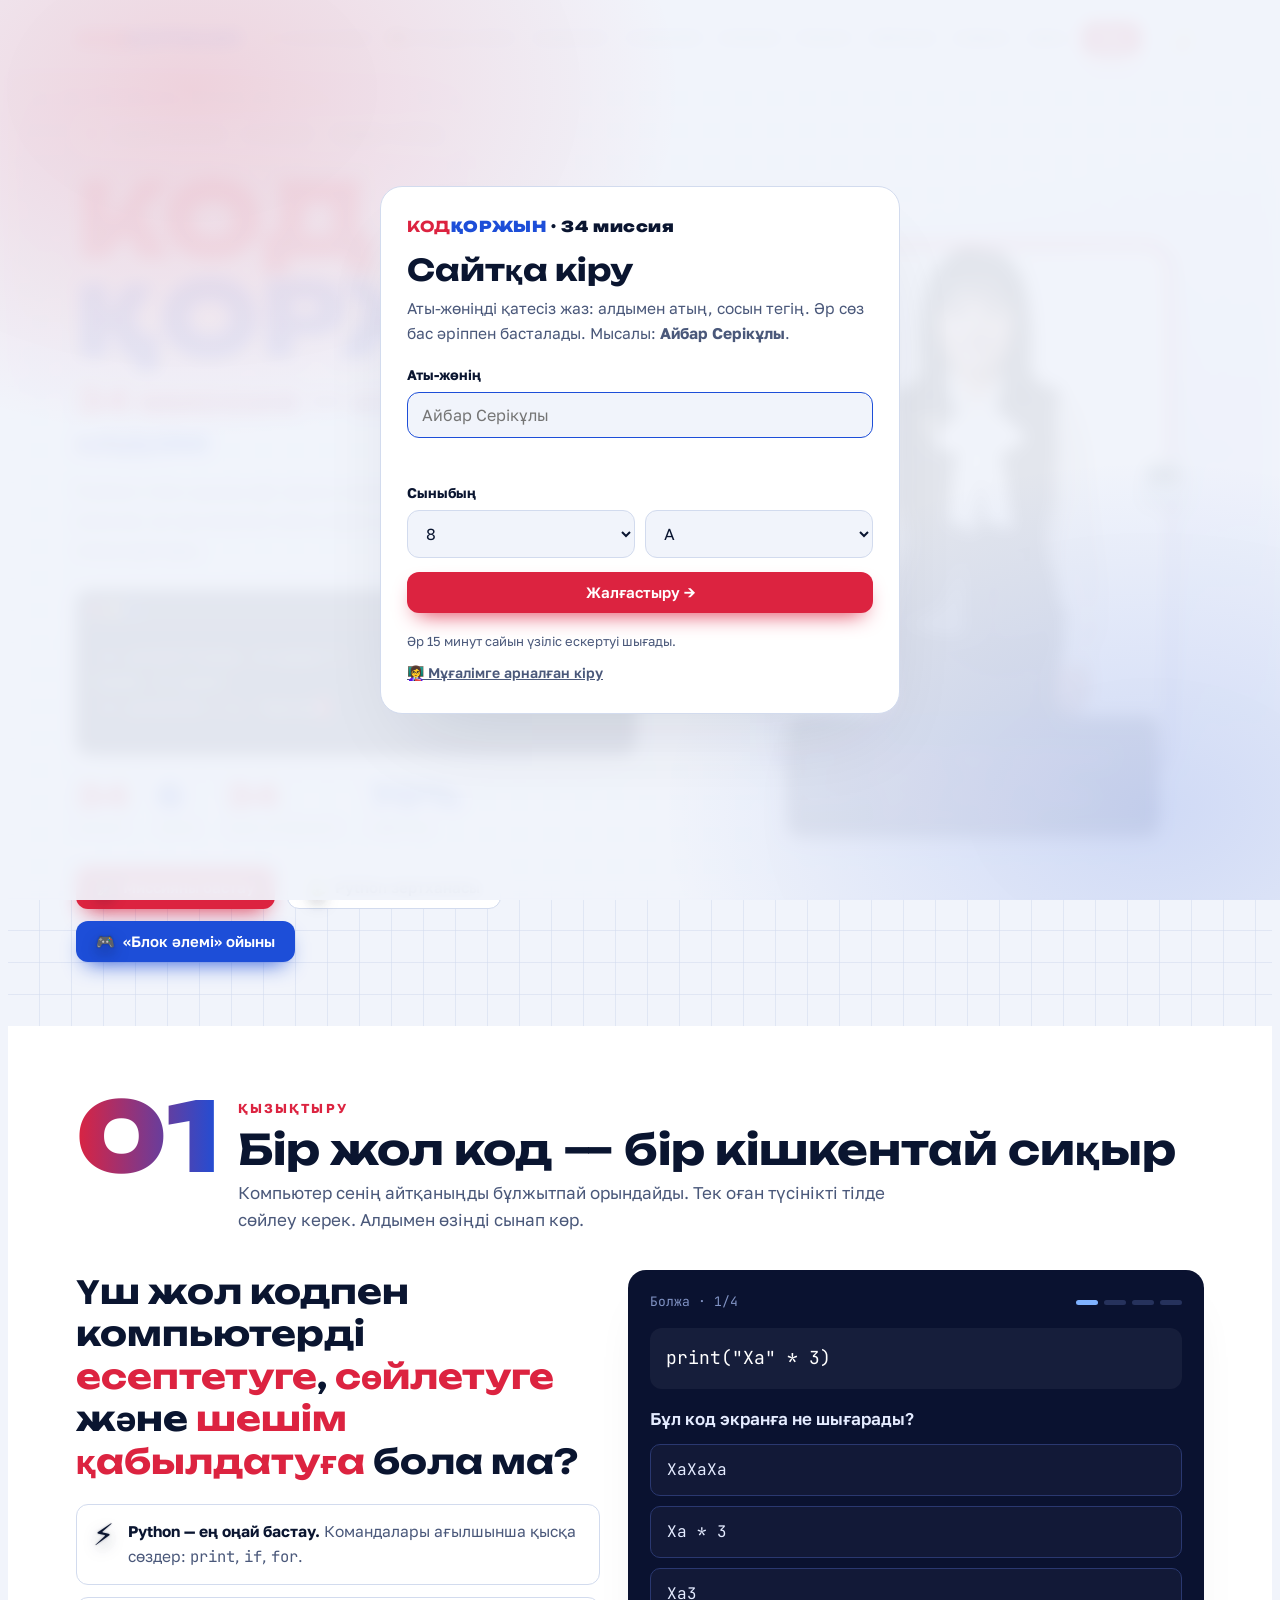
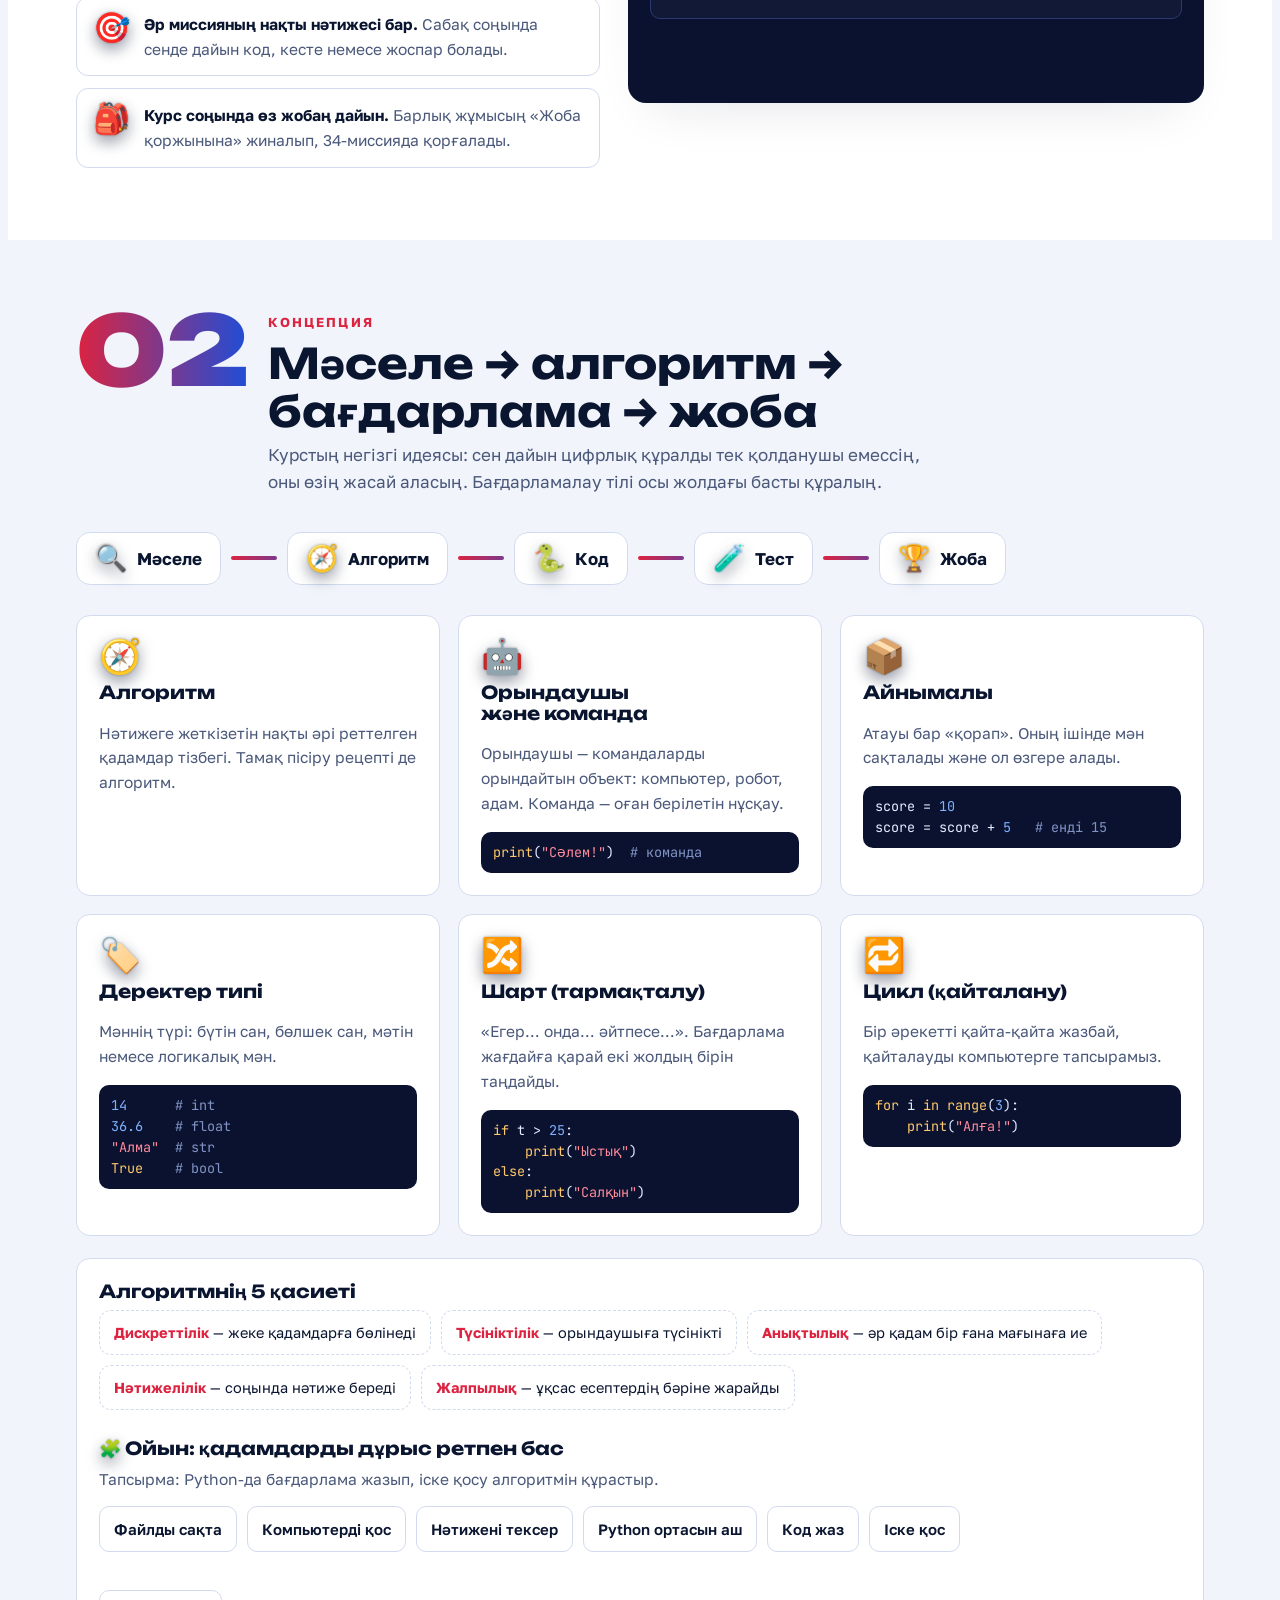
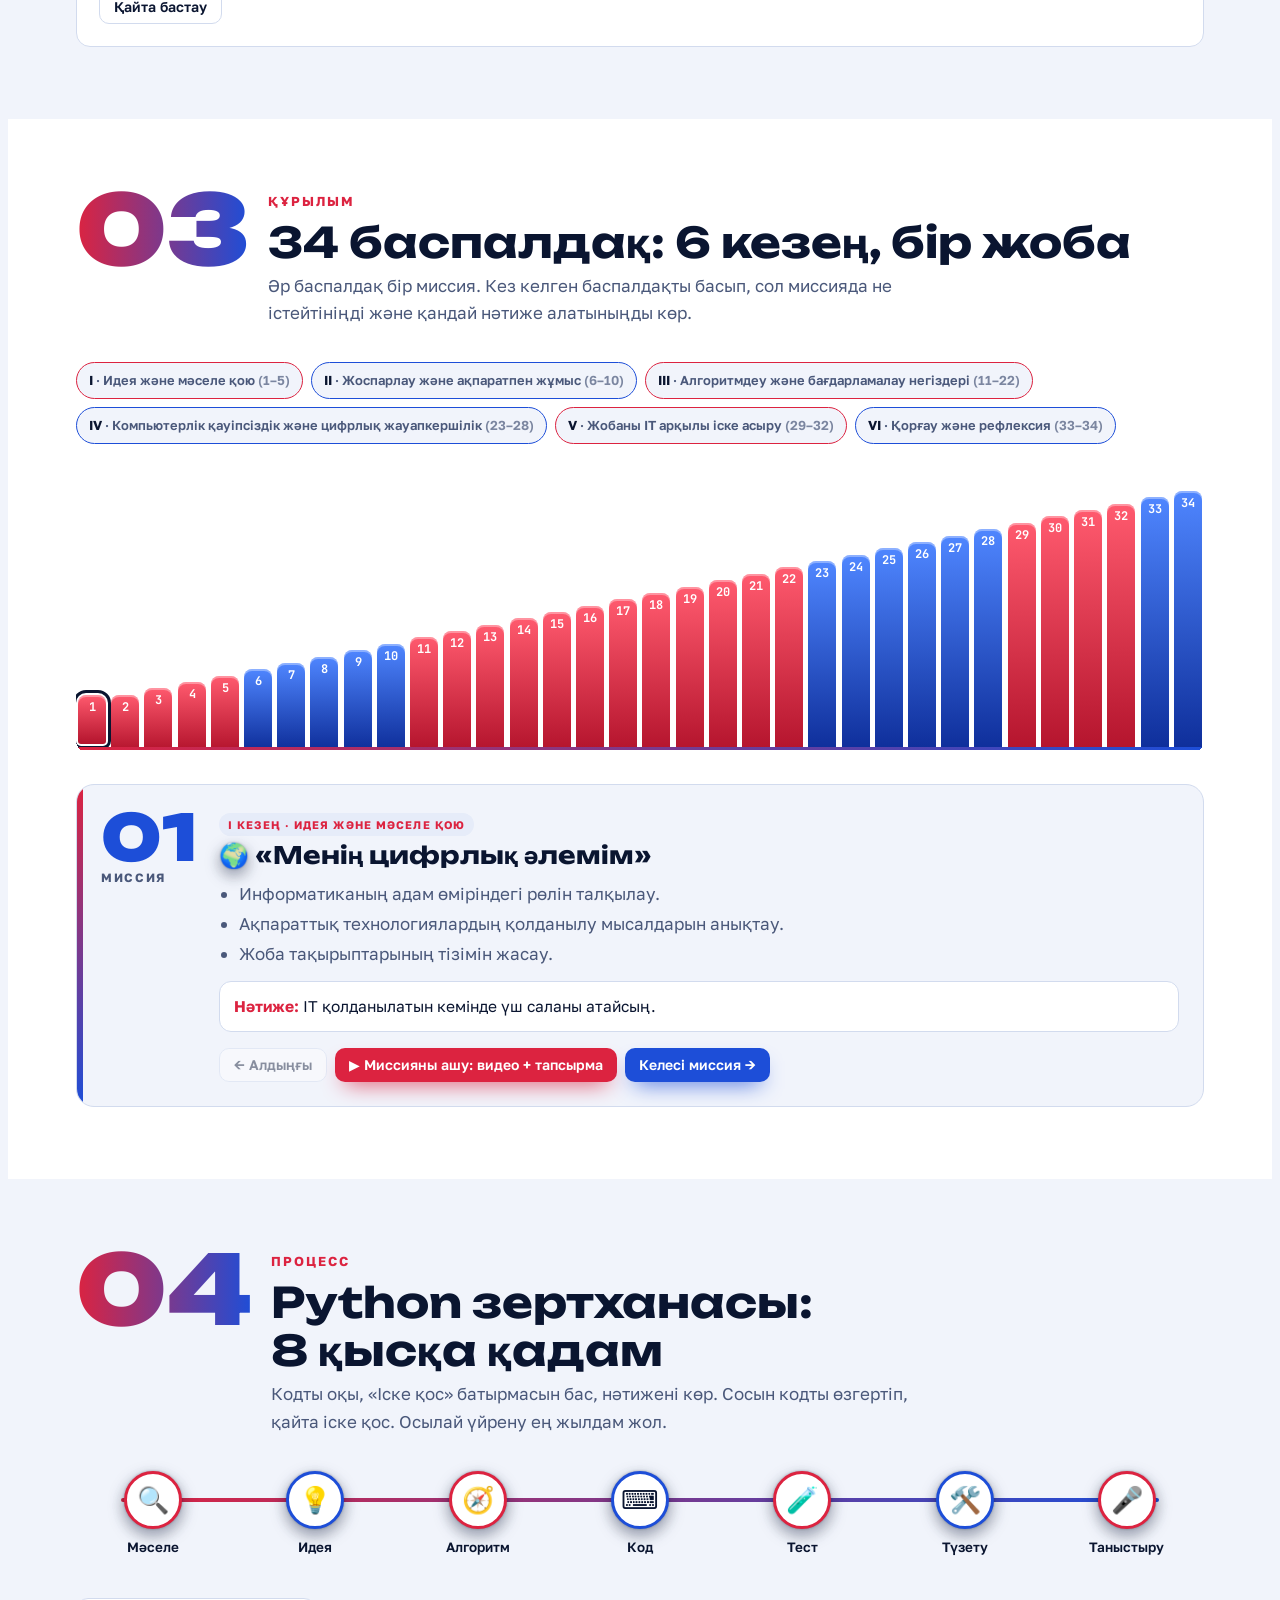
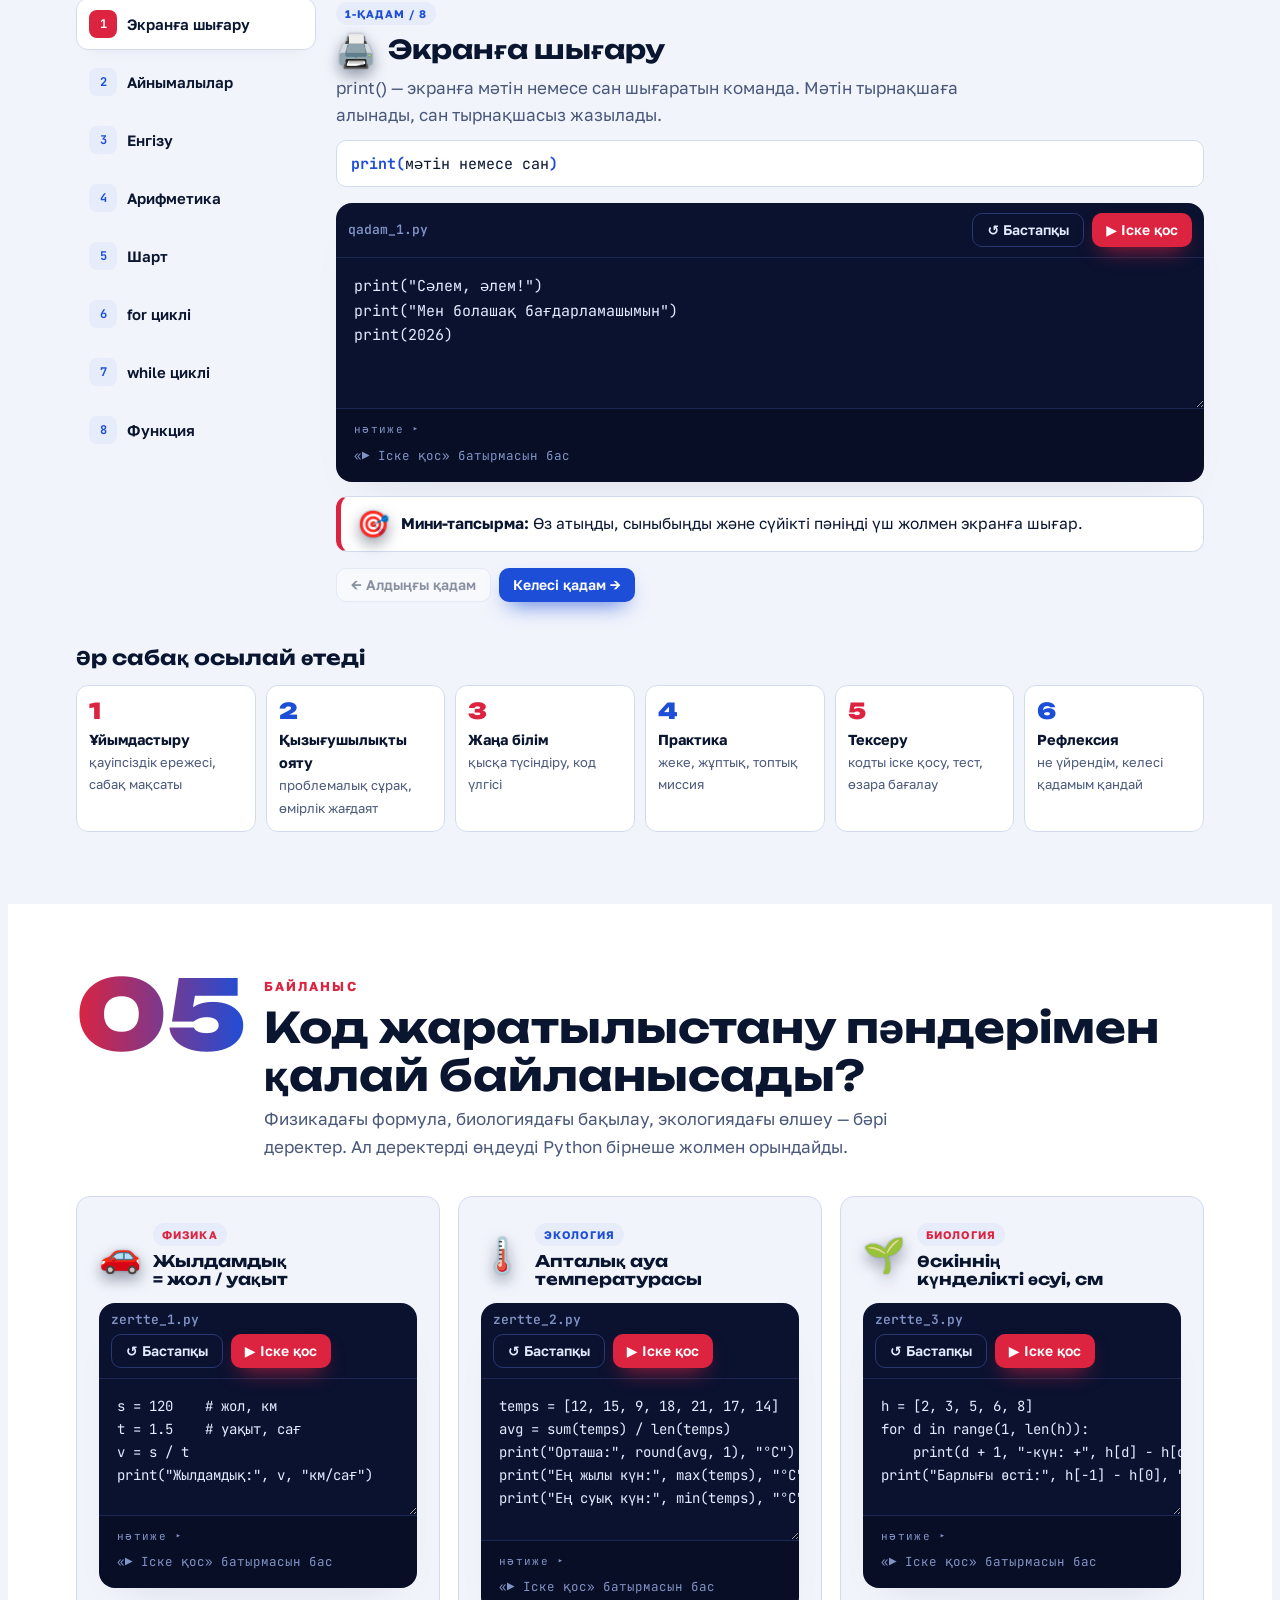
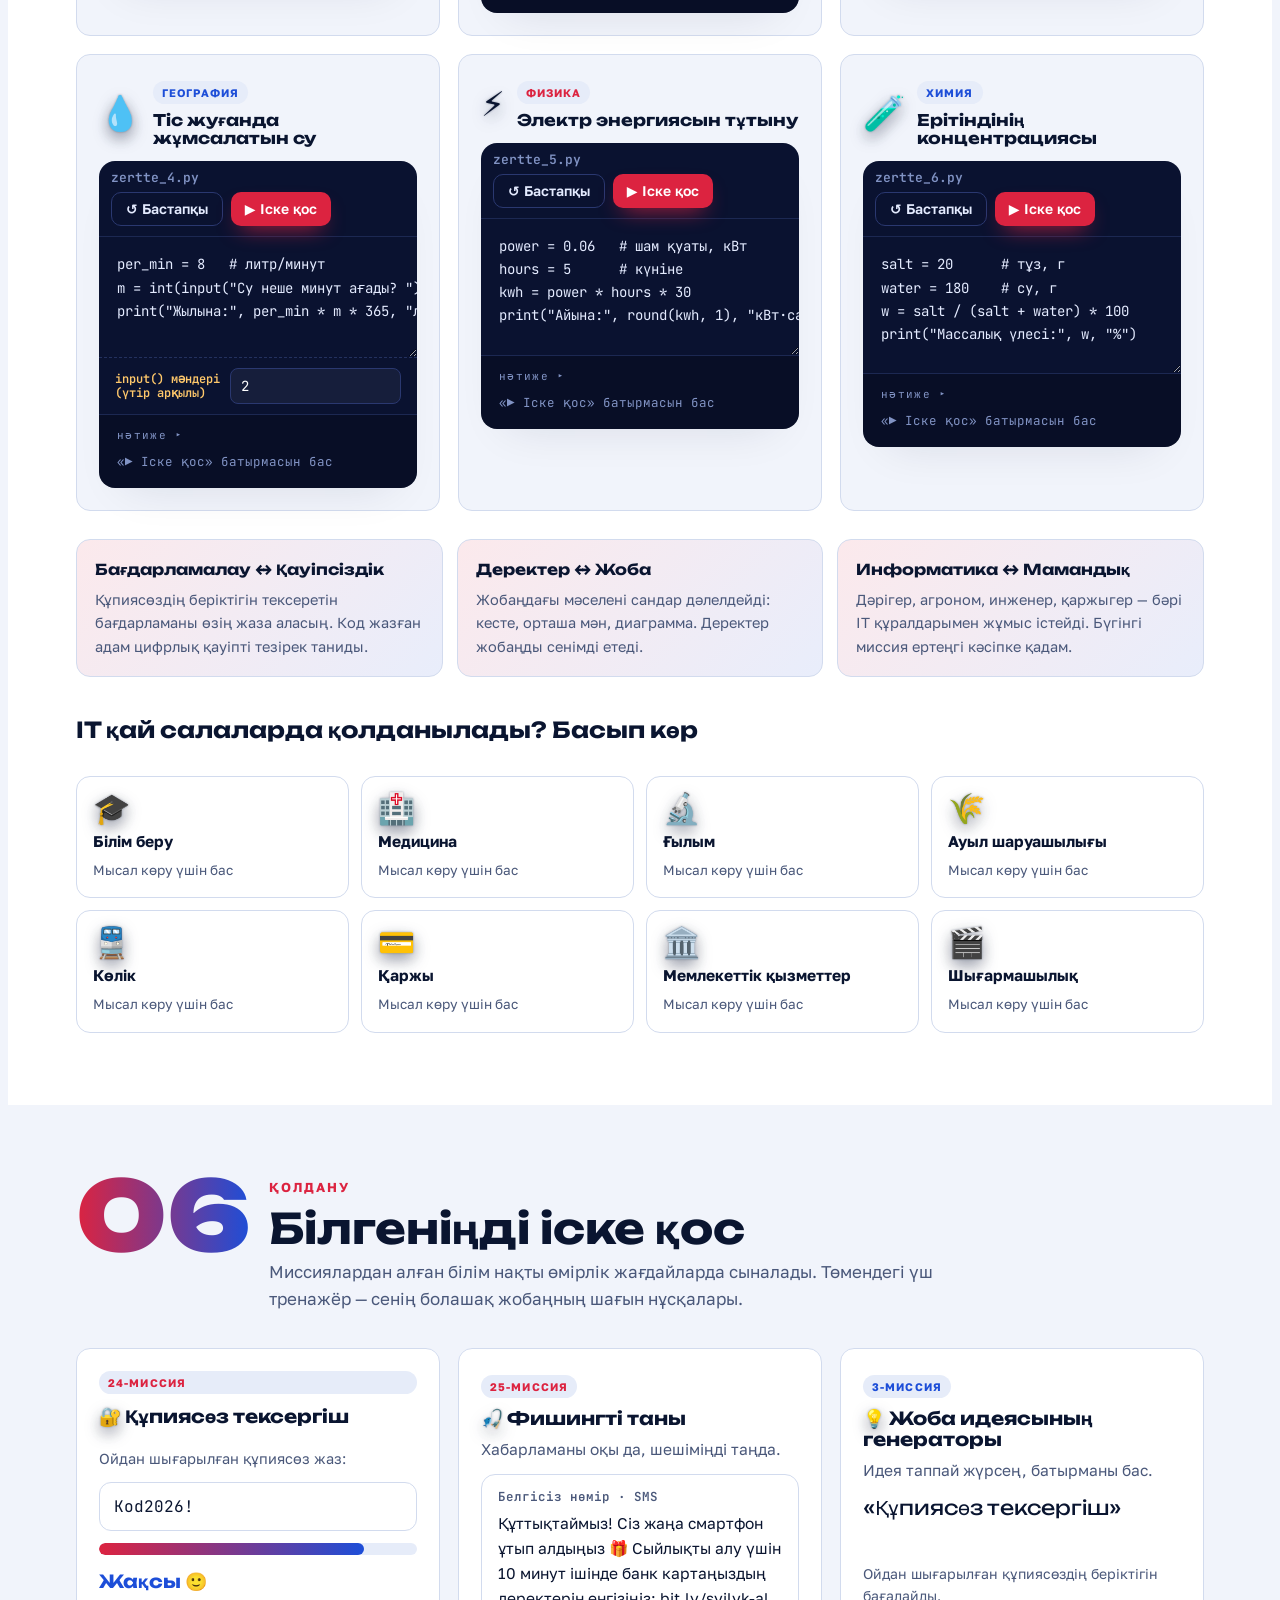
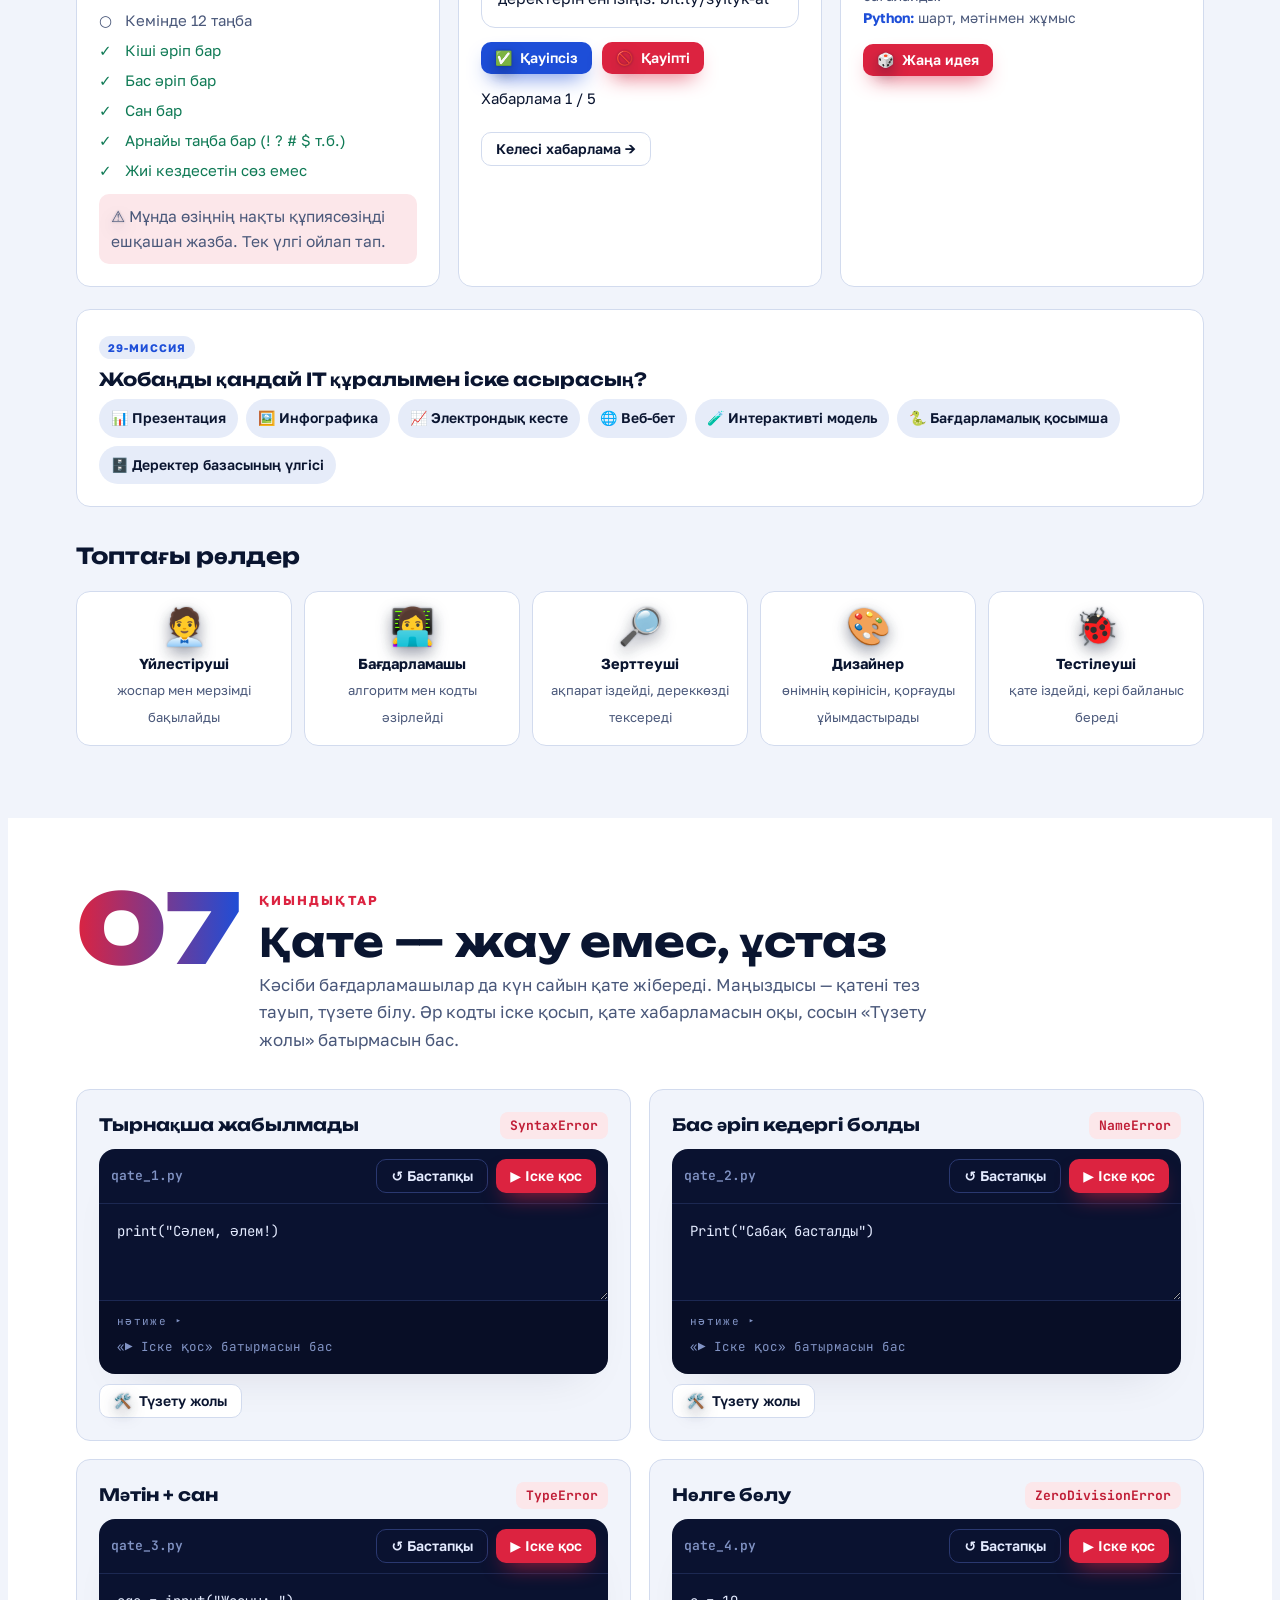
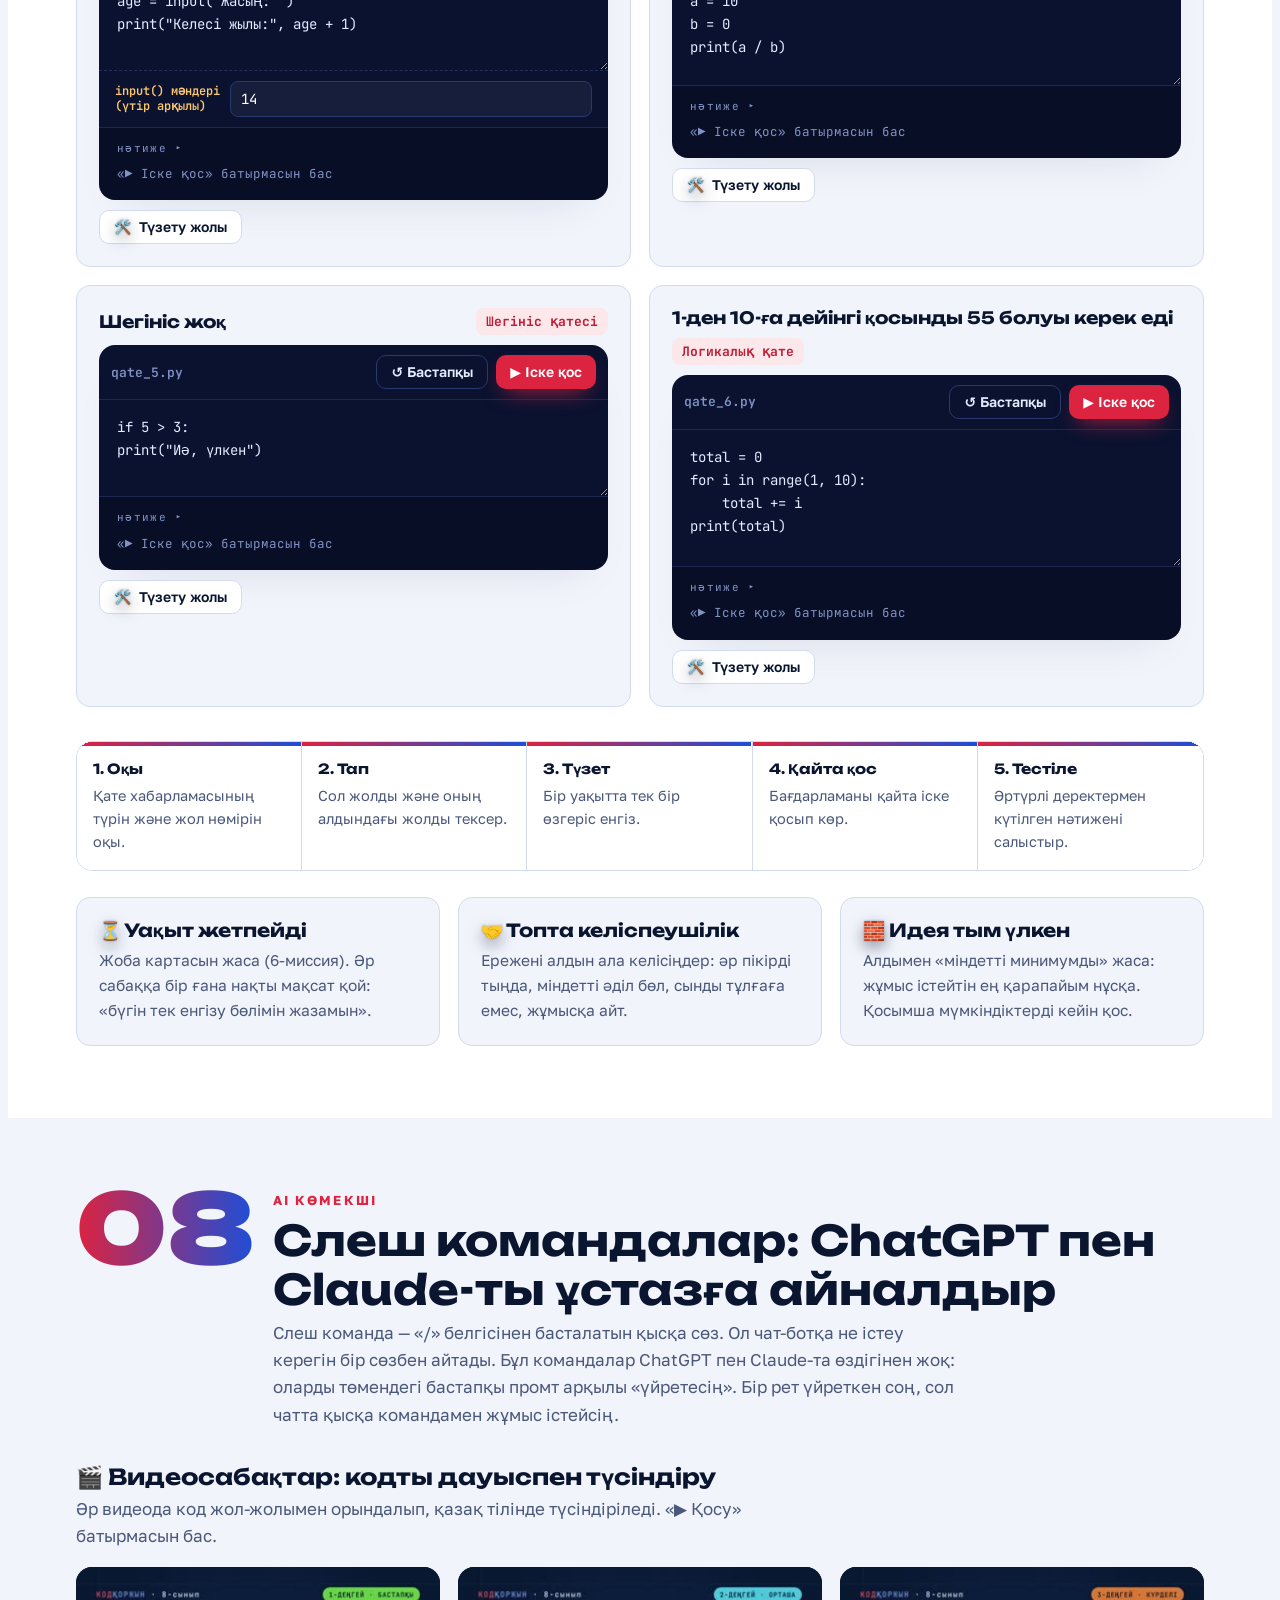
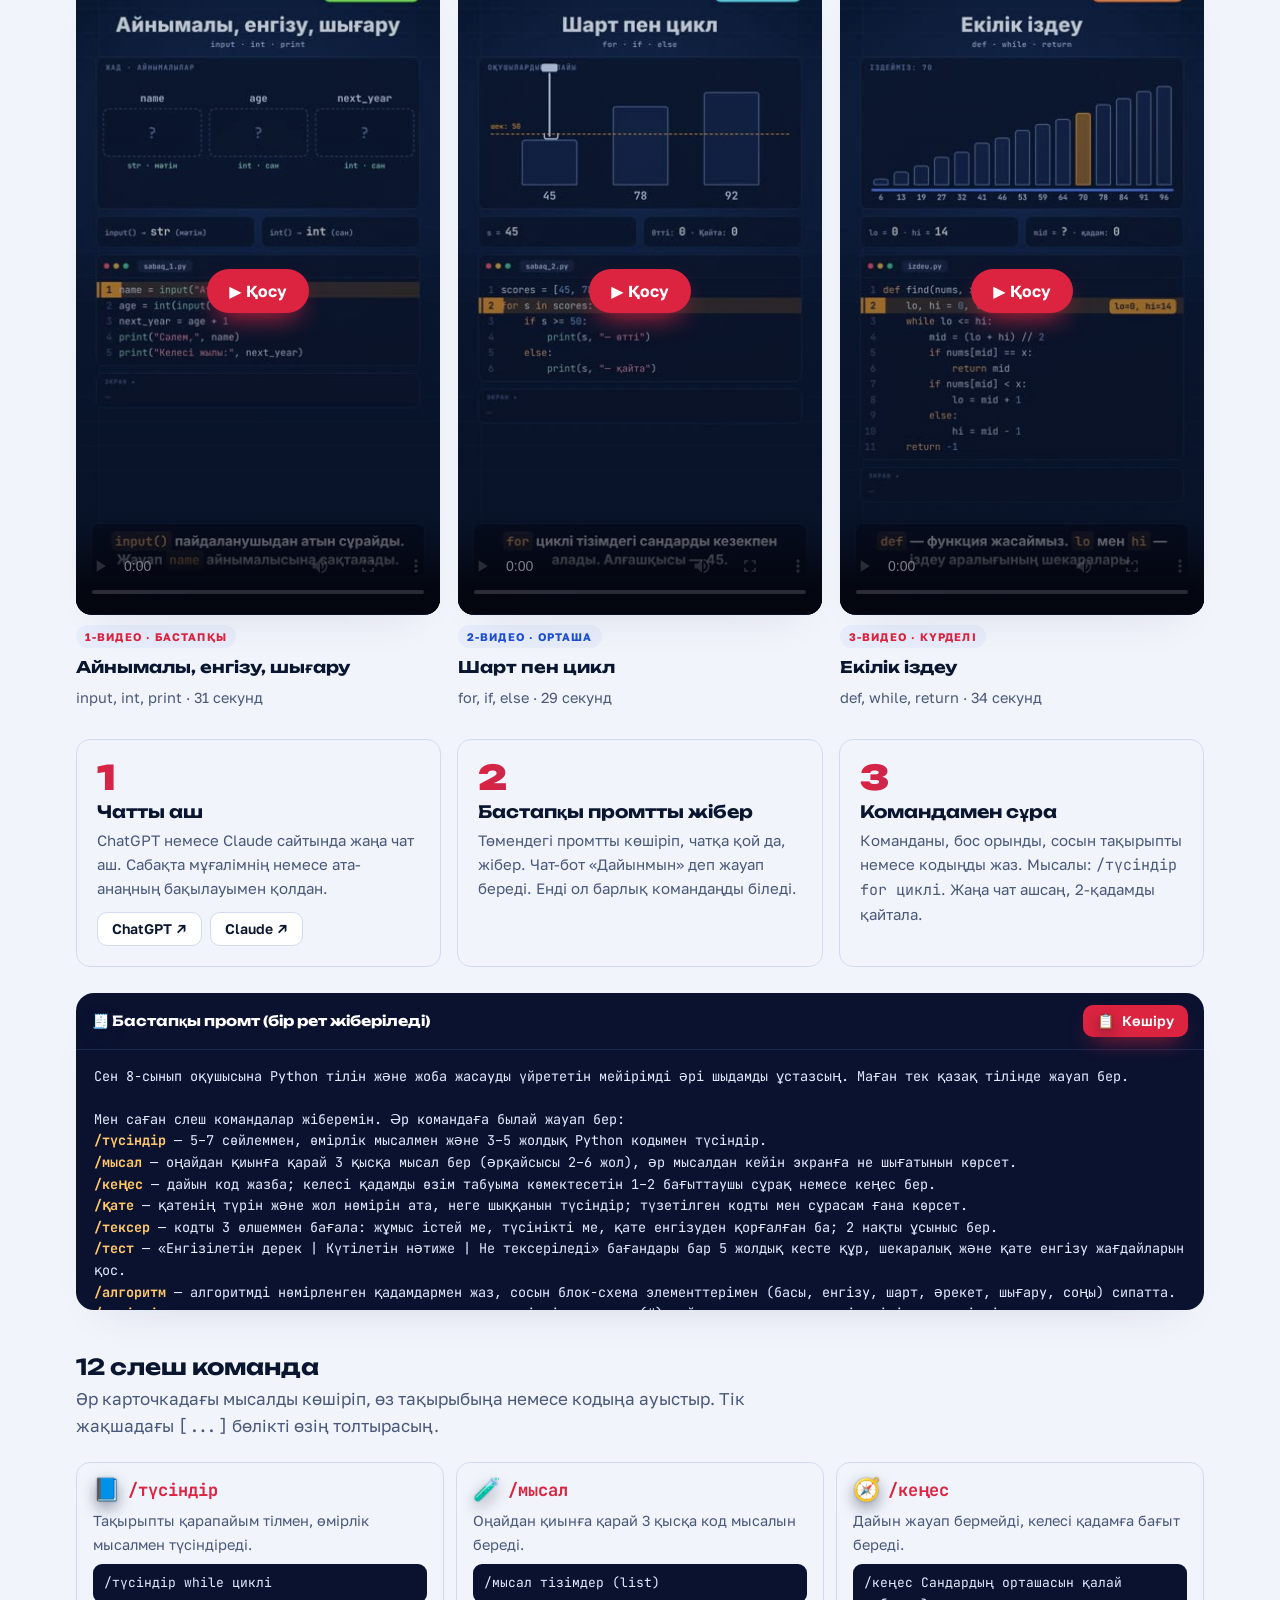
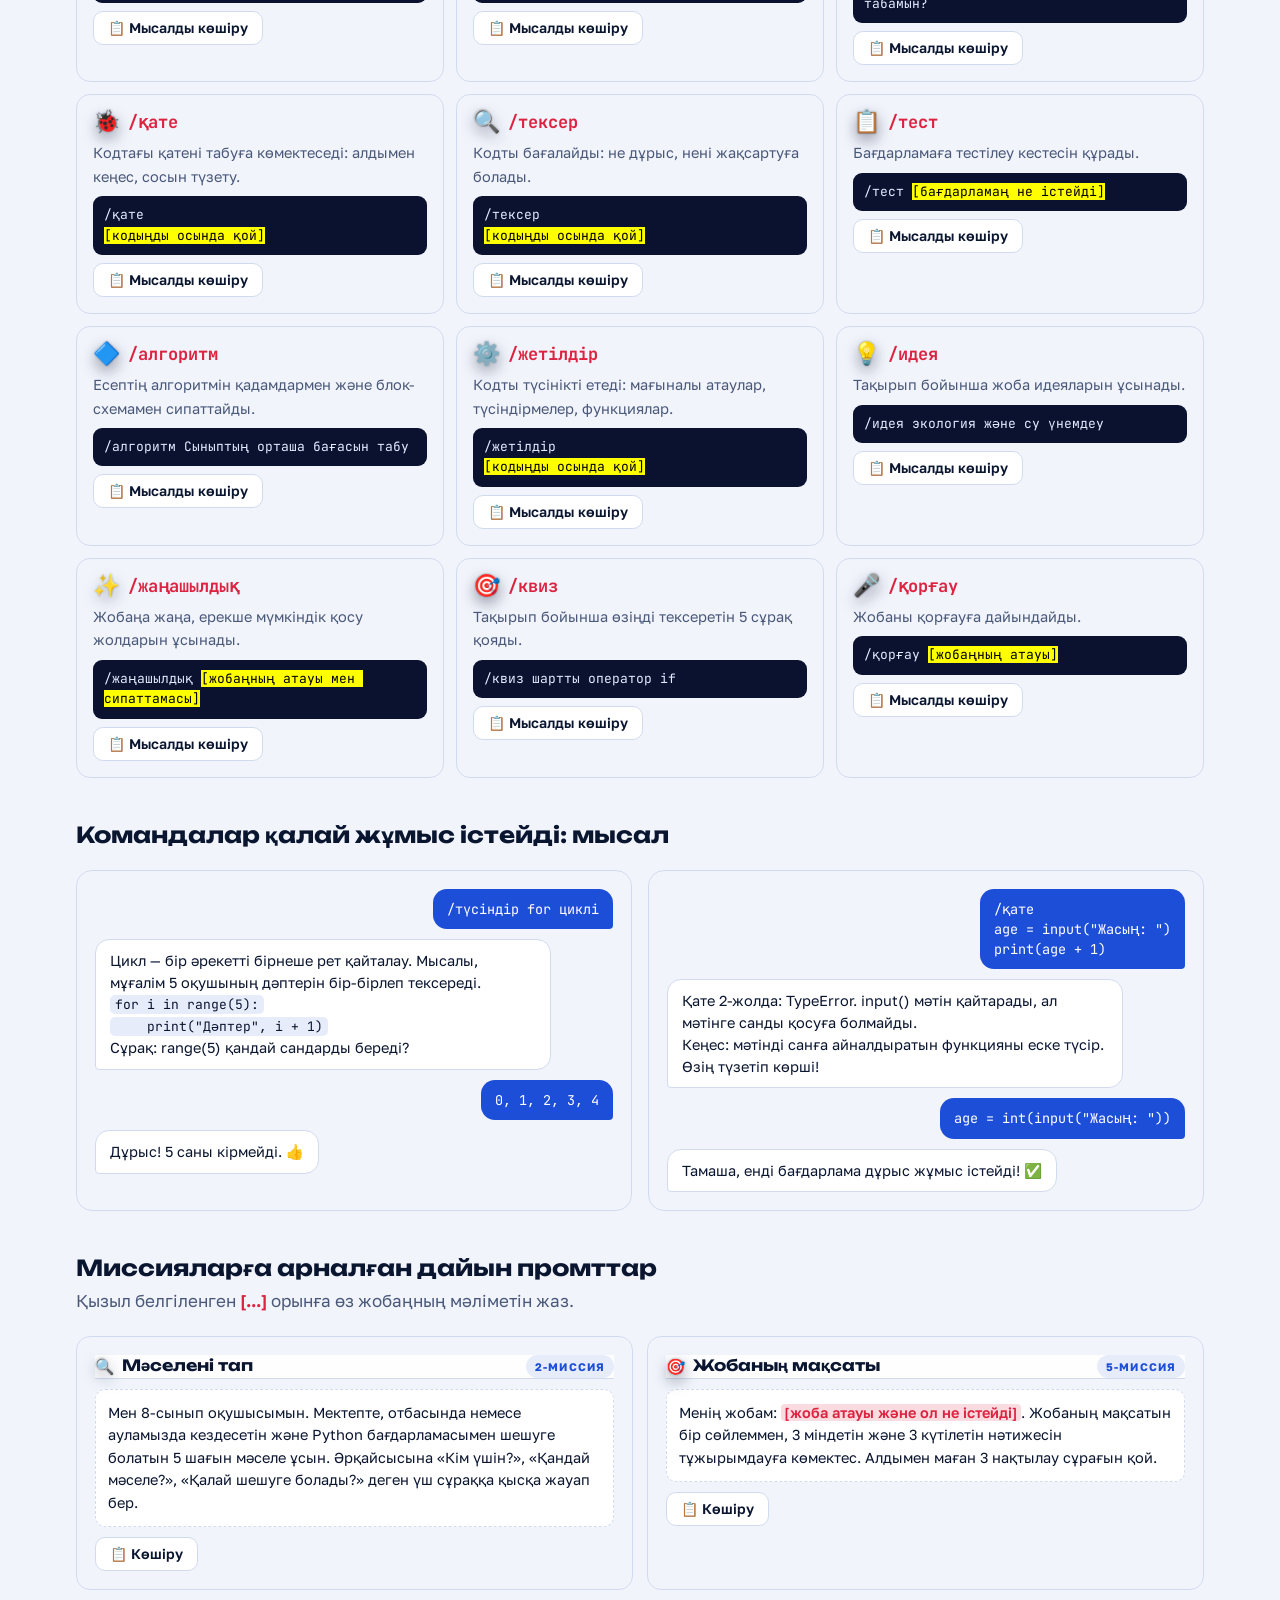
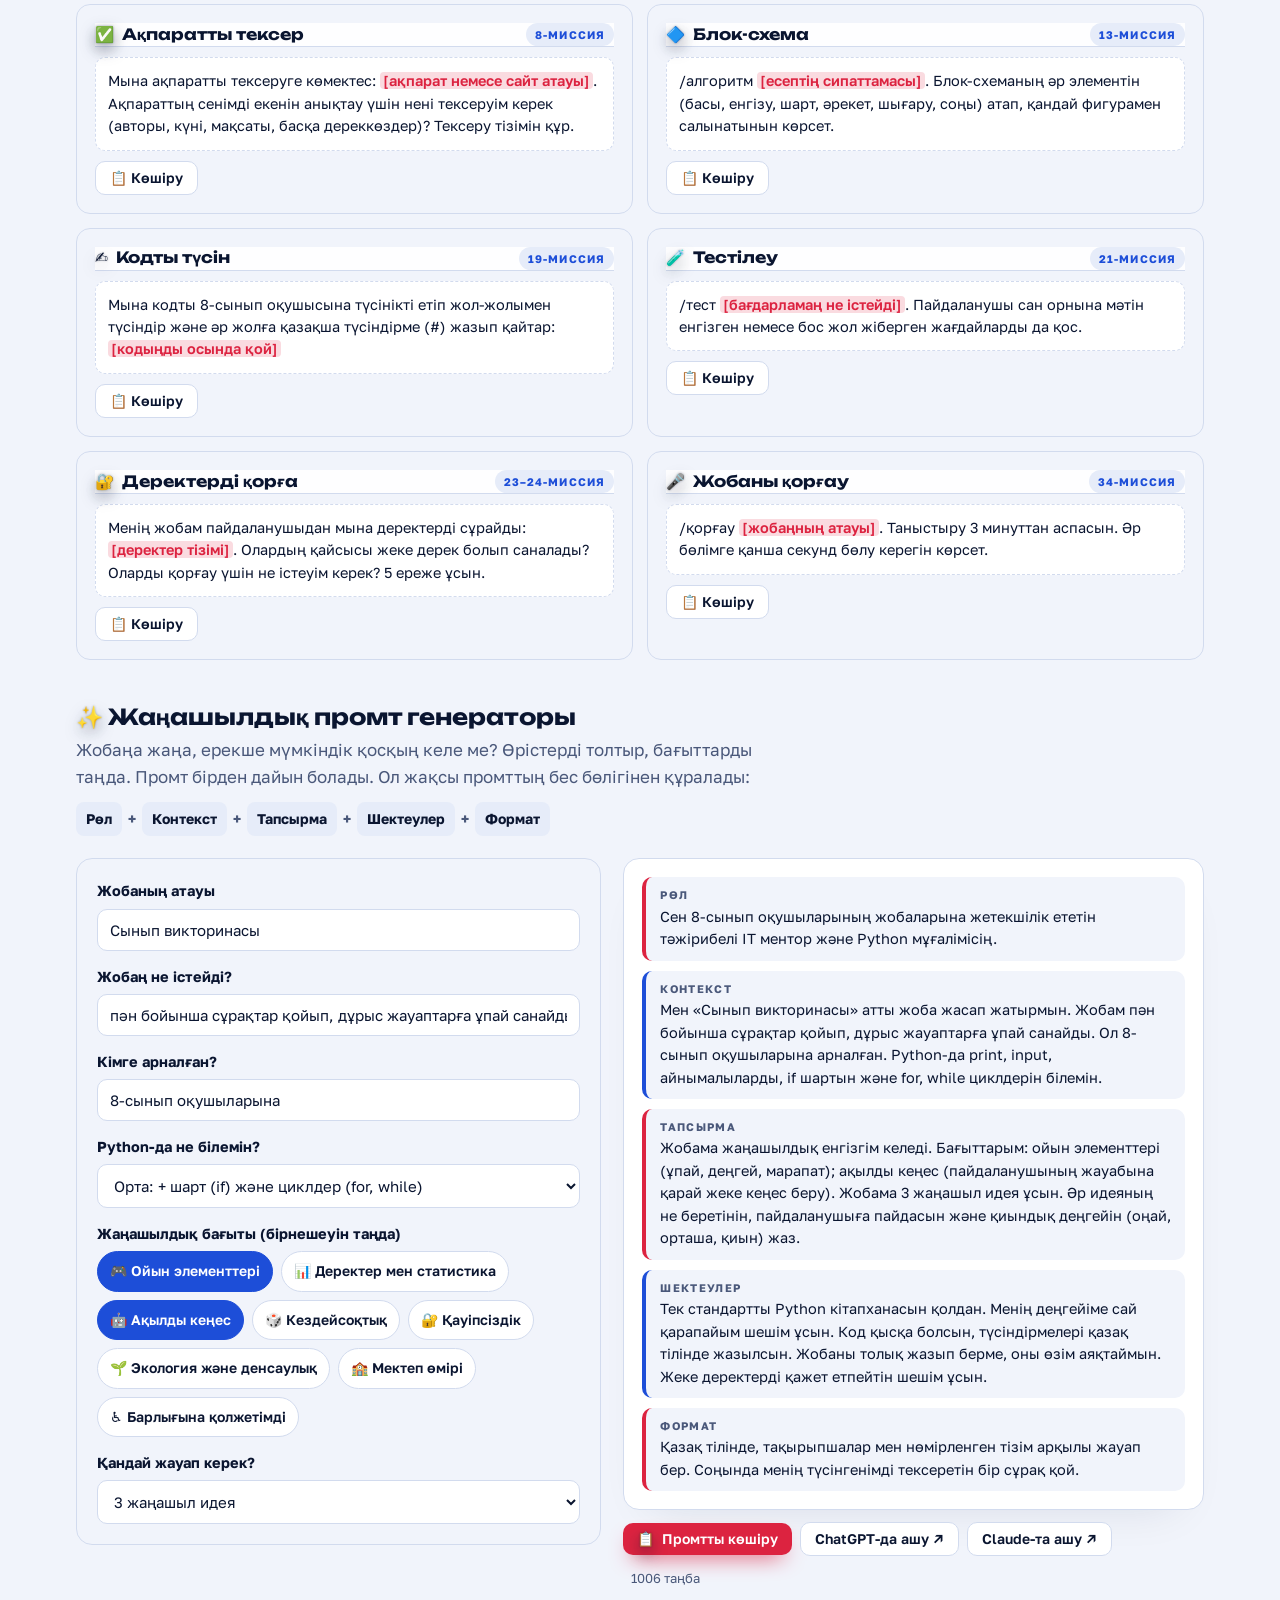
==== commit 3af96bdb: "Add files via upload" ====
--- a/index.html
+++ b/index.html
@@ -600,7 +600,7 @@
   <div class="wrap">
     <a class="brand" href="#hero"><b>КОД</b><i>ҚОРЖЫН</i></a>
     <nav class="nav" aria-label="Бөлімдер">
-      <a href="#hook">ҚЫЗЫҚТЫРУ</a><a href="#concept">КОНЦЕПЦИЯ</a><a href="#structure">ҚҰРЫЛЫМ</a><a href="#process">ПРОЦЕСС</a><a href="#link">БАЙЛАНЫС</a><a href="#apply">ҚОЛДАНУ</a><a href="#hard">ҚИЫНДЫҚТАР</a><a href="#ai">AI КӨМЕКШІ</a><a href="#practice">ПРАКТИКА</a><a href="#final">ҚОРЫТЫНДЫ</a>
+      <a href="missions.html">🪜 34 БАСПАЛДАҚ</a><a href="komek.html">🧑‍🏫 ҰСТАЗДАН КӨМЕК</a><a href="#hook">ҚЫЗЫҚТЫРУ</a><a href="#concept">КОНЦЕПЦИЯ</a><a href="#structure">ҚҰРЫЛЫМ</a><a href="#process">ПРОЦЕСС</a><a href="#link">БАЙЛАНЫС</a><a href="#apply">ҚОЛДАНУ</a><a href="#hard">ҚИЫНДЫҚТАР</a><a href="#ai">AI КӨМЕКШІ</a><a href="#practice">ПРАКТИКА</a><a href="oyin.html" target="_blank" rel="noopener">🎮 ОЙЫН</a><a href="#final">ҚОРЫТЫНДЫ</a>
     </nav>
     <button class="btn ghost sm" id="themeBtn" type="button" aria-label="Тақырып түсін ауыстыру"><span class="emo" id="themeIco">🌙</span></button>
   </div>
@@ -628,6 +628,7 @@
       <div class="cta">
         <a class="btn primary" href="#hook"><span class="emo">🚀</span> Миссияны бастау</a>
         <a class="btn ghost" href="#process"><span class="emo">🐍</span> Python зертханасы</a>
+        <a class="btn blue" href="oyin.html" target="_blank" rel="noopener"><span class="emo">🎮</span> «Блок әлемі» ойыны</a>
       </div>
     </div>
     <figure class="photo-card" style="margin:0">
@@ -1285,7 +1286,7 @@
    <ul>${m[1].map(t=>`<li>${t}</li>`).join("")}</ul>
    ${m[4]?`<pre class="mini" style="margin-top:12px">${syntaxLite(m[4])}</pre>`:""}
    <div class="m-res"><b>Нәтиже:</b> ${m[2]}</div>
-   <div class="m-nav"><button class="btn ghost sm" type="button" id="mPrev" ${curM===1?"disabled":""}>← Алдыңғы</button><button class="btn blue sm" type="button" id="mNext" ${curM===34?"disabled":""}>Келесі миссия →</button></div></div>`;
+   <div class="m-nav"><button class="btn ghost sm" type="button" id="mPrev" ${curM===1?"disabled":""}>← Алдыңғы</button><a class="btn primary sm" href="missions.html#m${curM}">▶ Миссияны ашу: видео + тапсырма</a><button class="btn blue sm" type="button" id="mNext" ${curM===34?"disabled":""}>Келесі миссия →</button></div></div>`;
   $("#mPrev").onclick=()=>showMission(curM-1,true);$("#mNext").onclick=()=>showMission(curM+1,true);
   if(focus){const b=$(`.step-btn[data-n="${curM}"]`);b.scrollIntoView({block:"nearest",inline:"center",behavior:reduce?"auto":"smooth"})}
 }
@@ -1753,7 +1754,8 @@
 function snapshot(){
   const pr=LS.get("kk-practice",{done:{}}),done=Object.keys(pr.done||{}).filter(k=>PTS[k]);
   const lab=LS.get("kk-lab",[]);
-  return{section:SEC[curSection()],mission:LS.get("kk-mission",1)+"-миссия",practice:done.length+"/12 · зертхана "+lab.length+"/8",score:done.reduce((a,k)=>a+PTS[k],0)};
+  const ms=Object.keys((LS.get("kk-ms",{})||{}).done||{}),mp=[10,20,30];
+  return{section:SEC[curSection()],mission:LS.get("kk-mission",1)+"-миссия",practice:"миссия "+ms.length+"/102 · практика "+done.length+"/12",score:done.reduce((a,k)=>a+PTS[k],0)+ms.reduce((a,k)=>a+(mp[+k.split("-")[1]]||0),0),prog:ms.concat(done)};
 }
 let activeSec=LS.get("kk-active",0),lastSig="",sendT=null;
 function send(event){
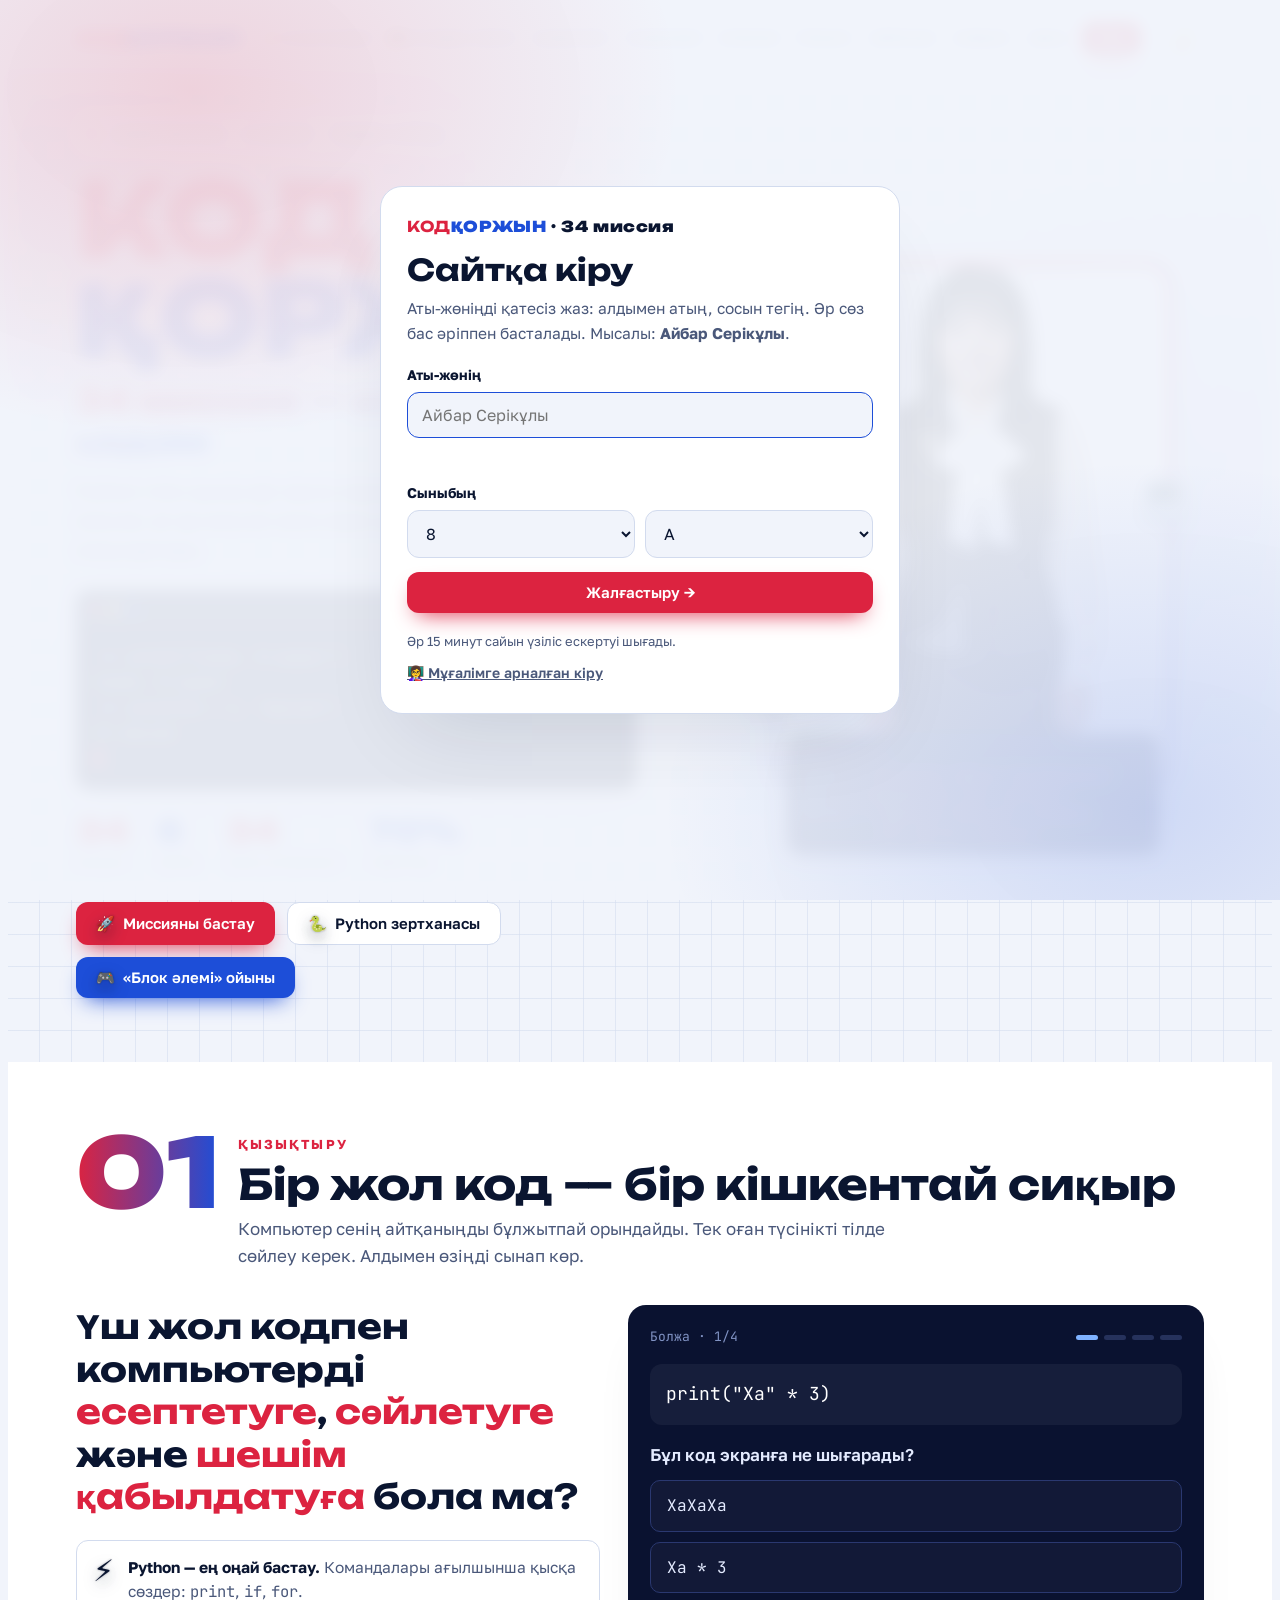
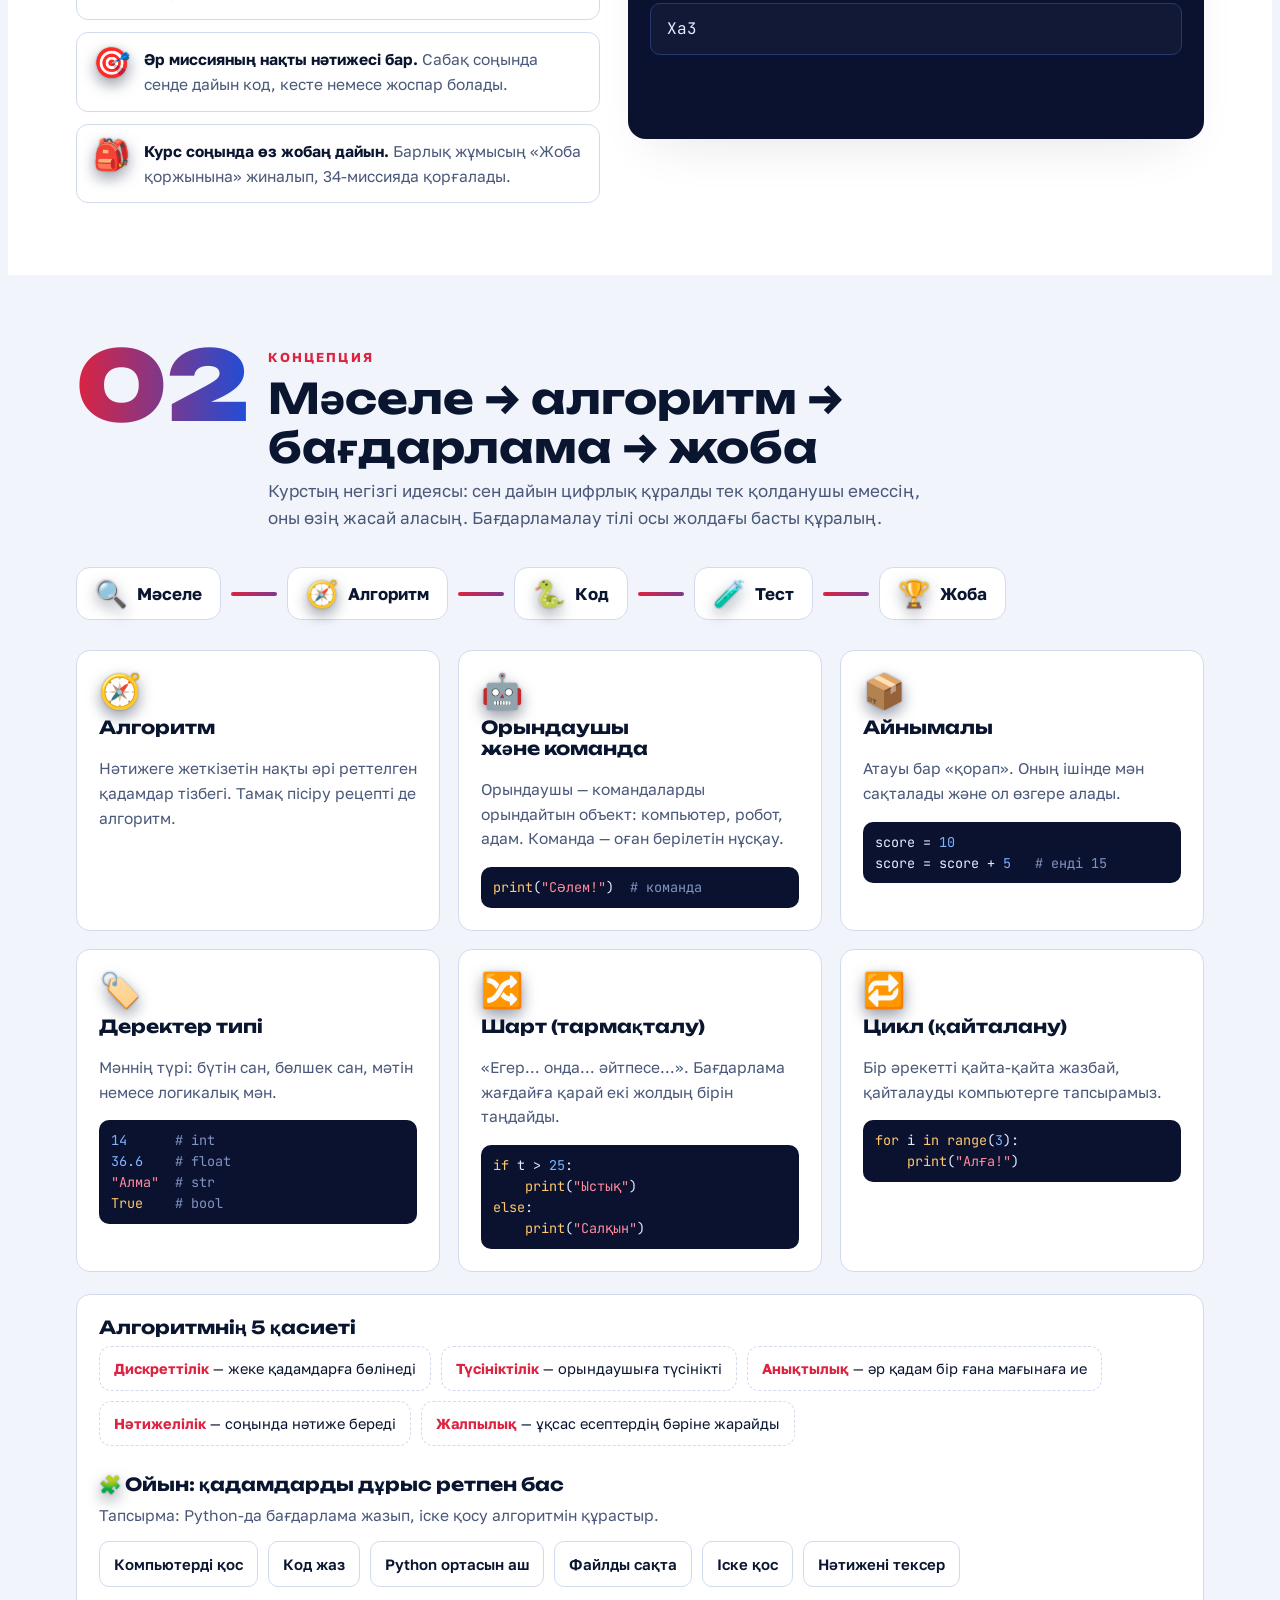
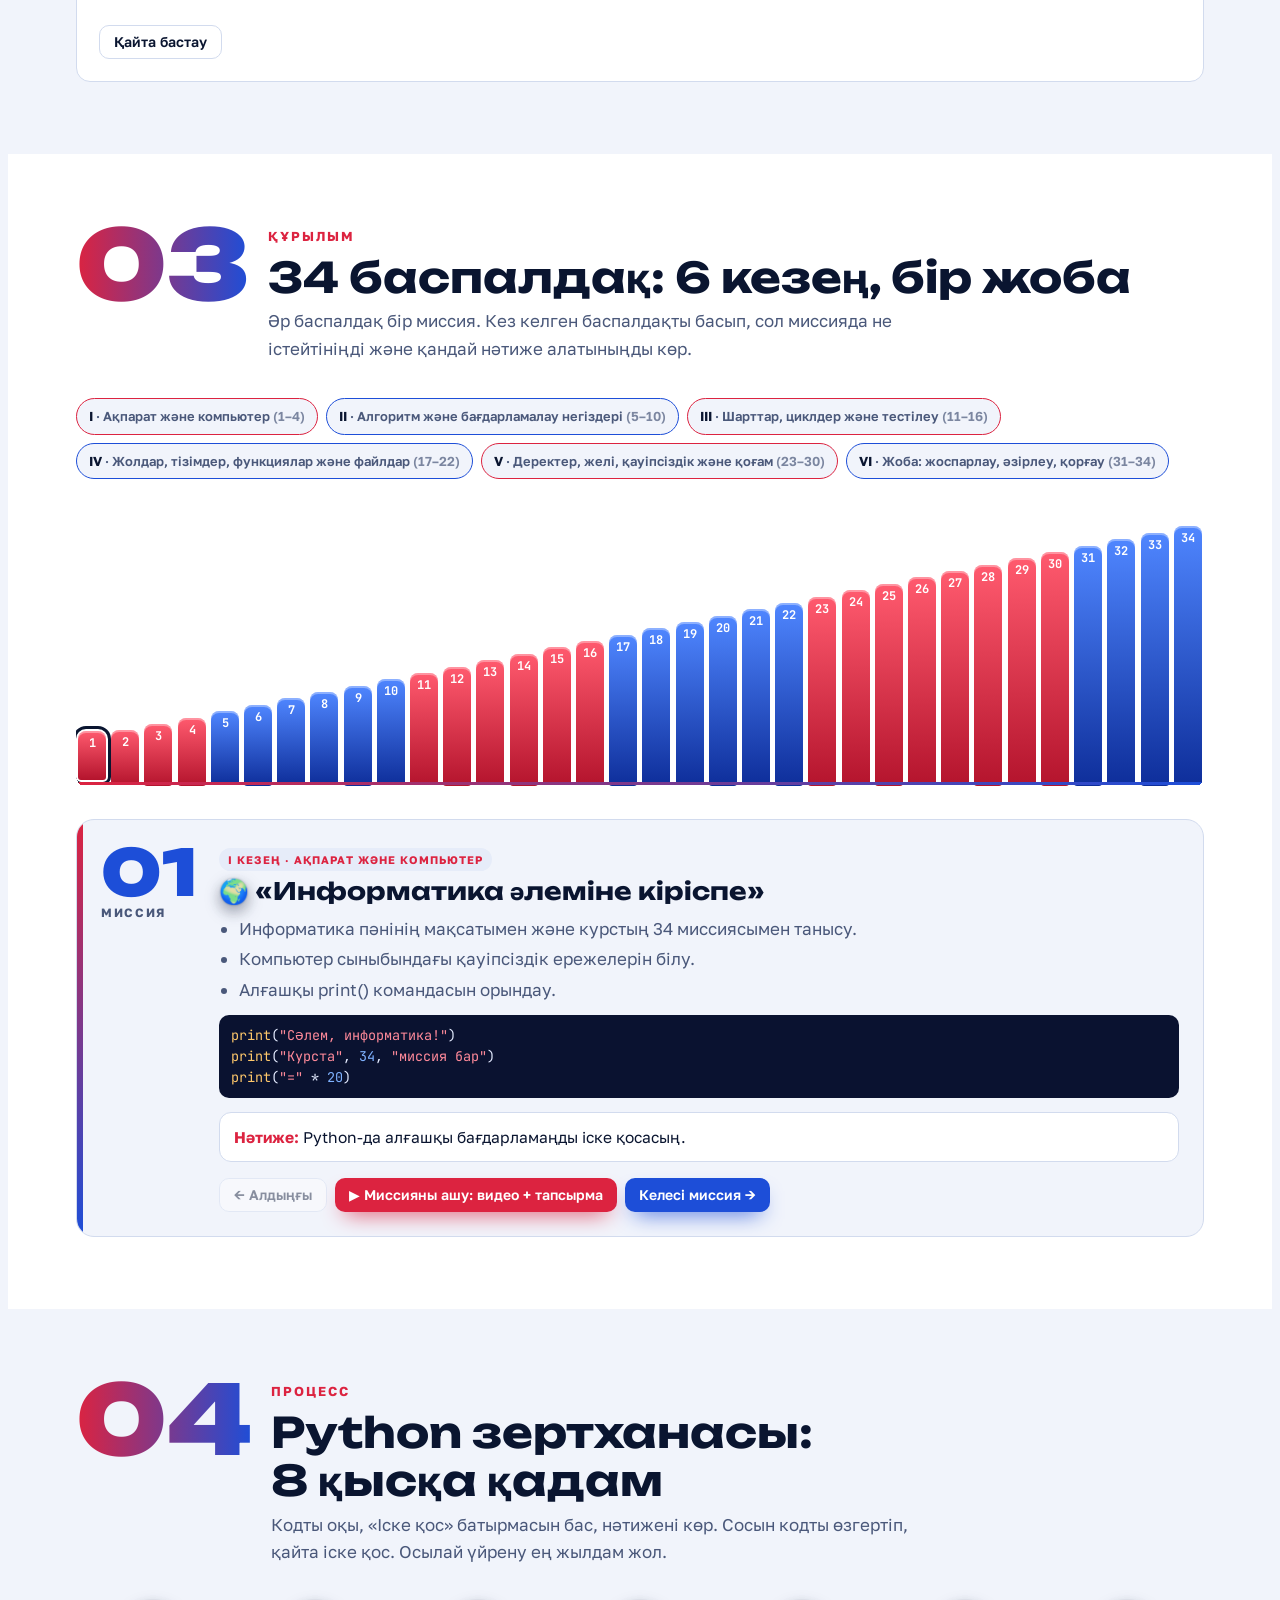
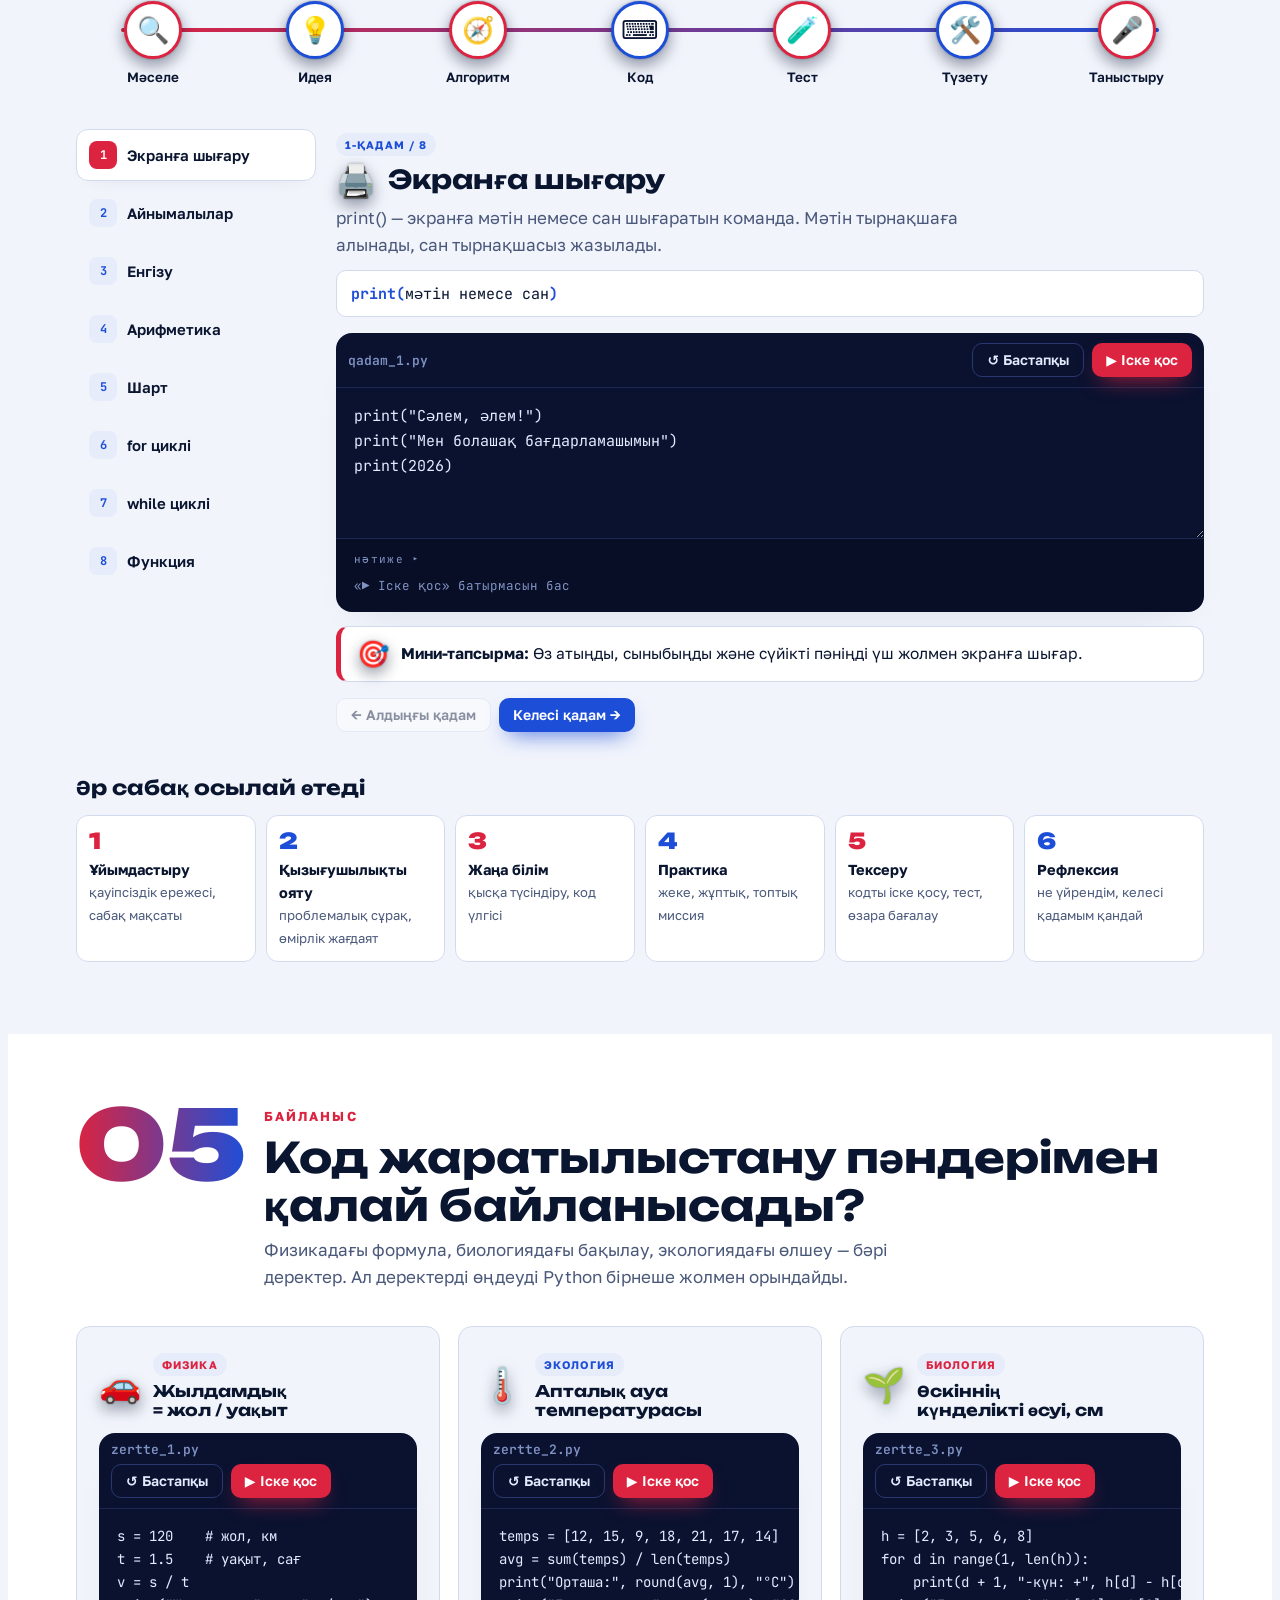
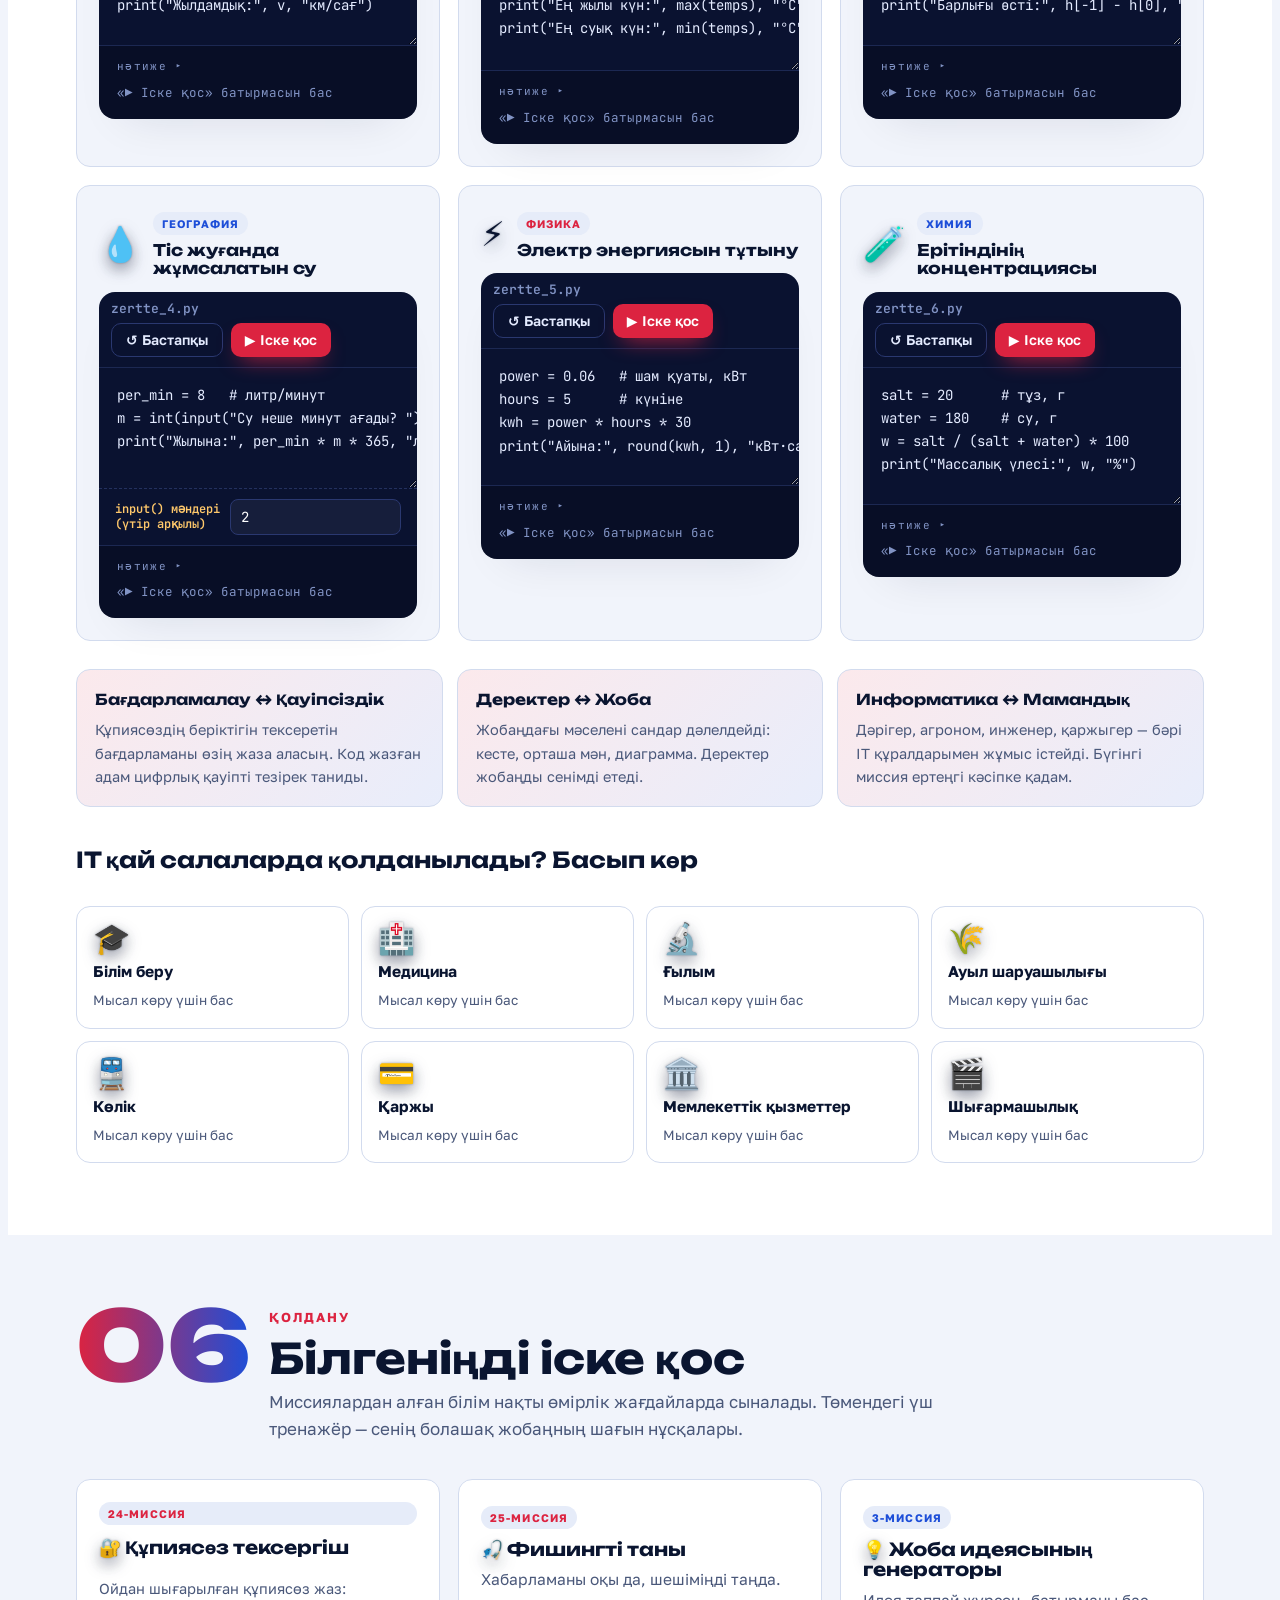
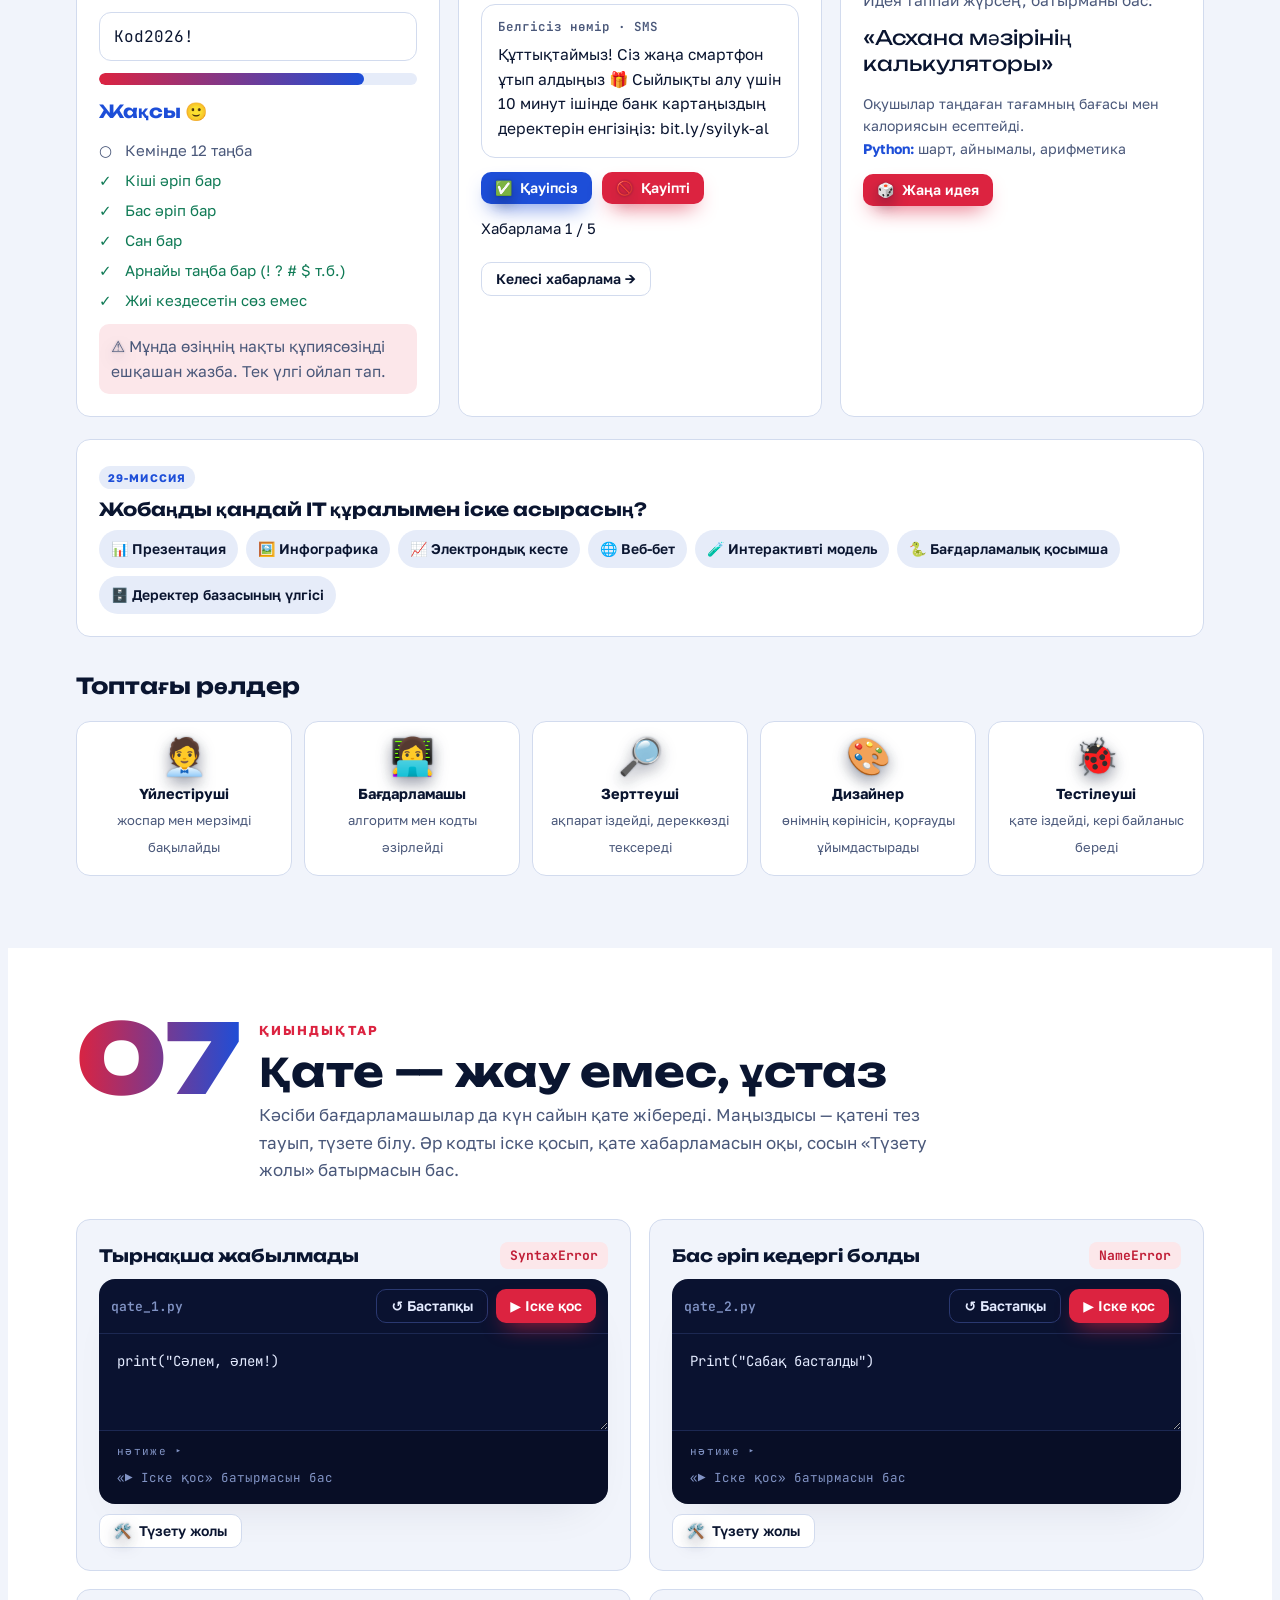
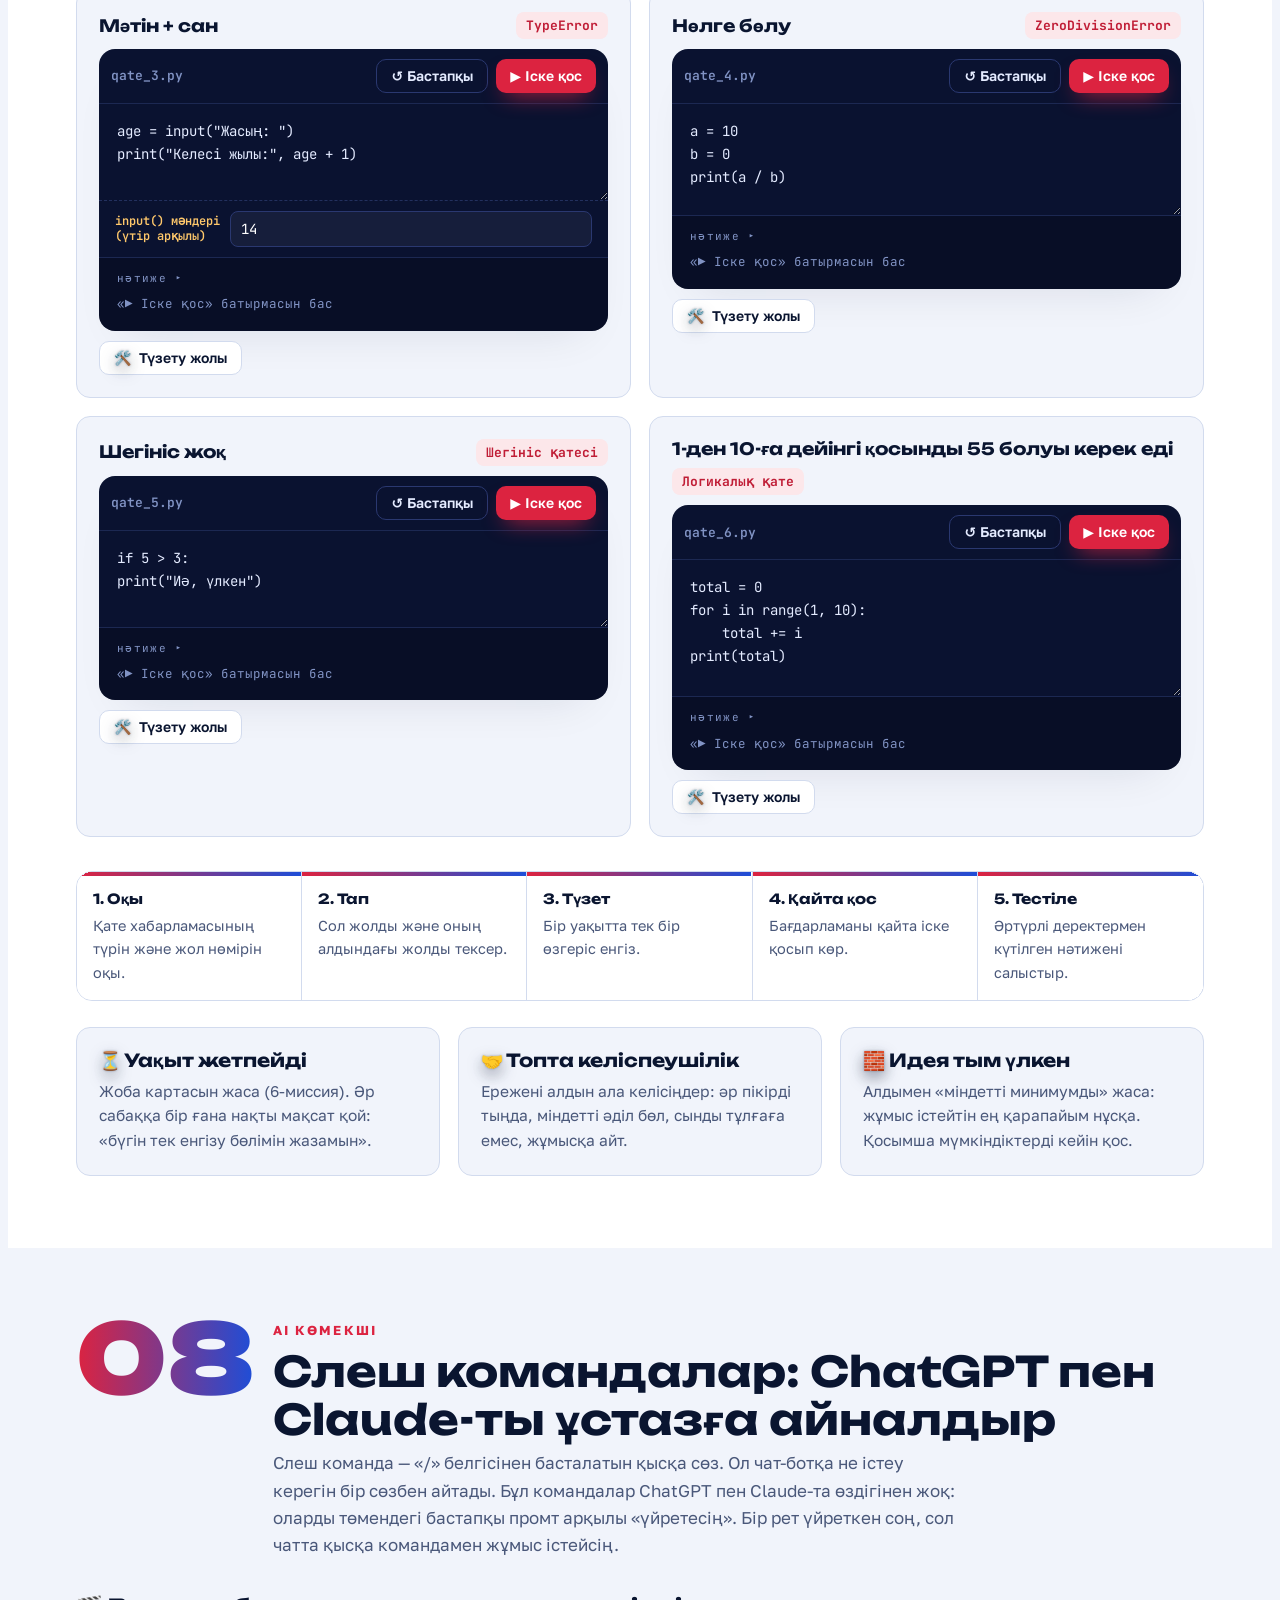
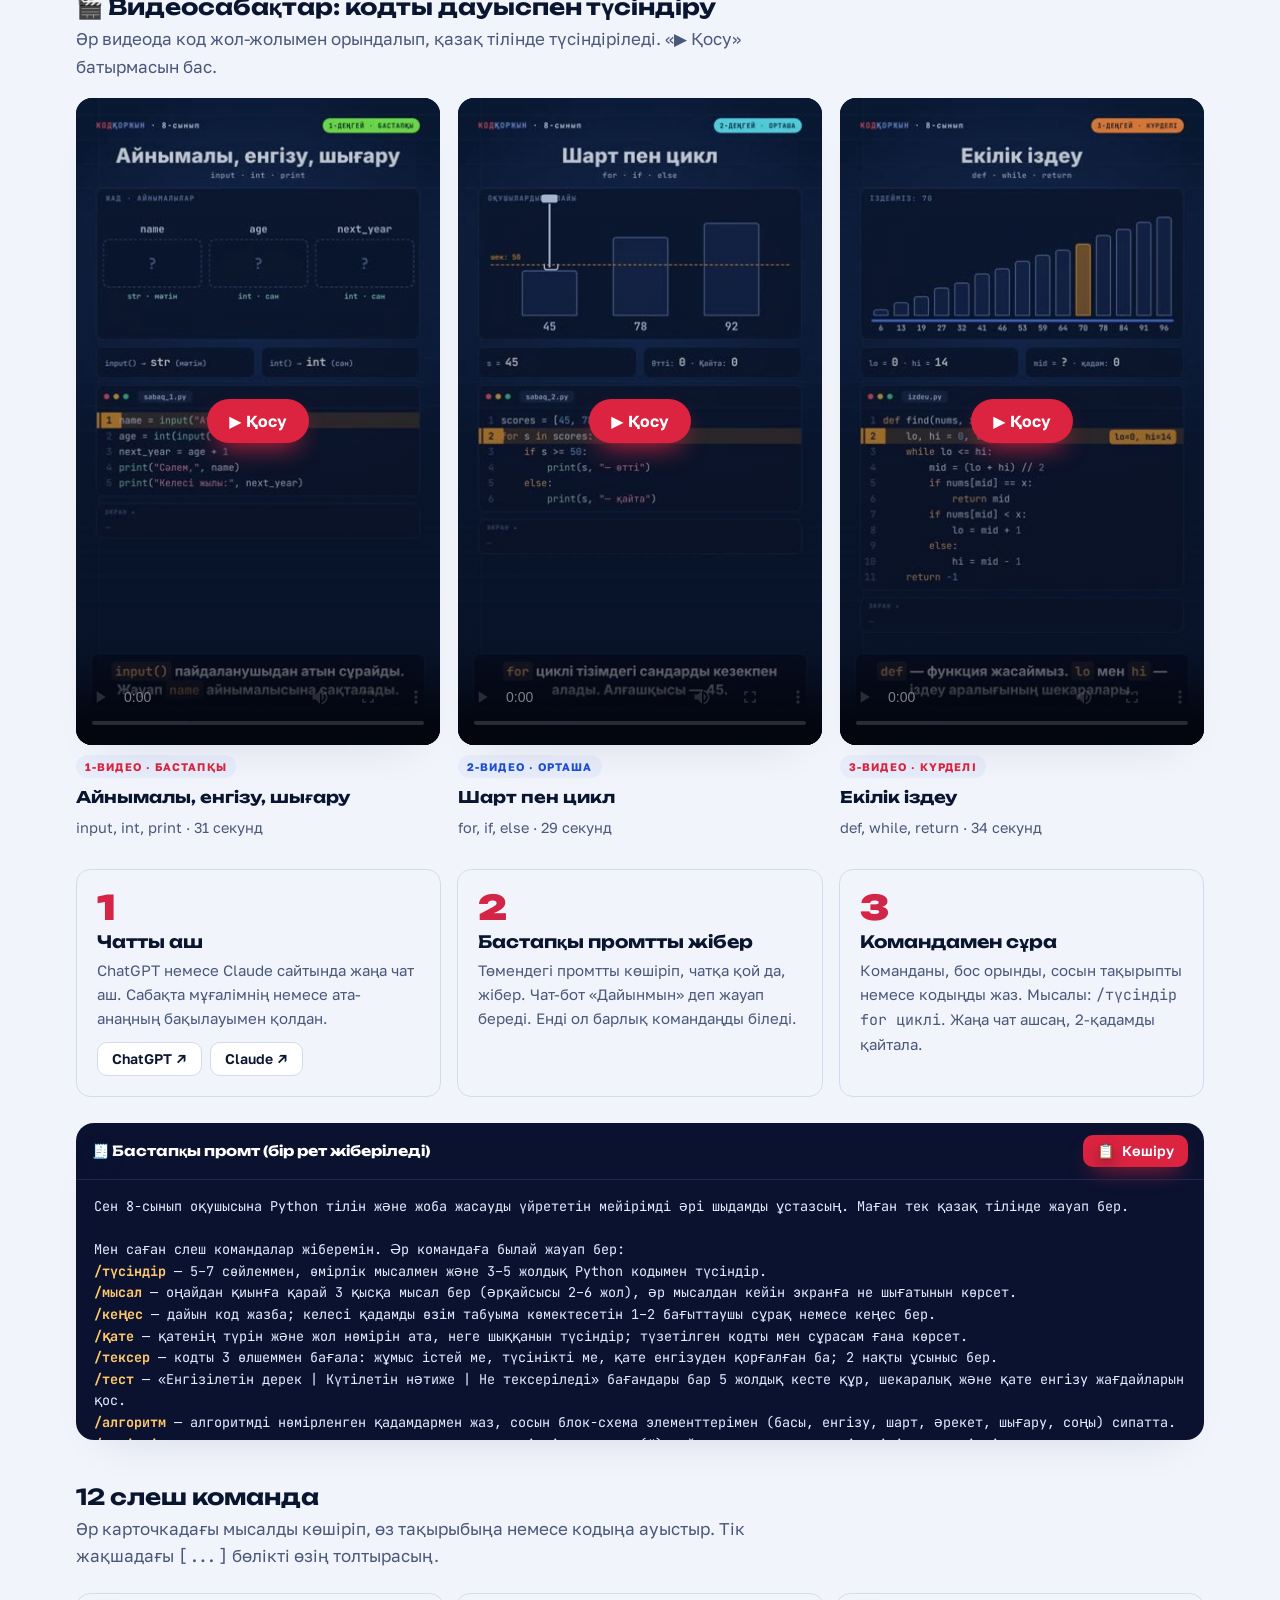
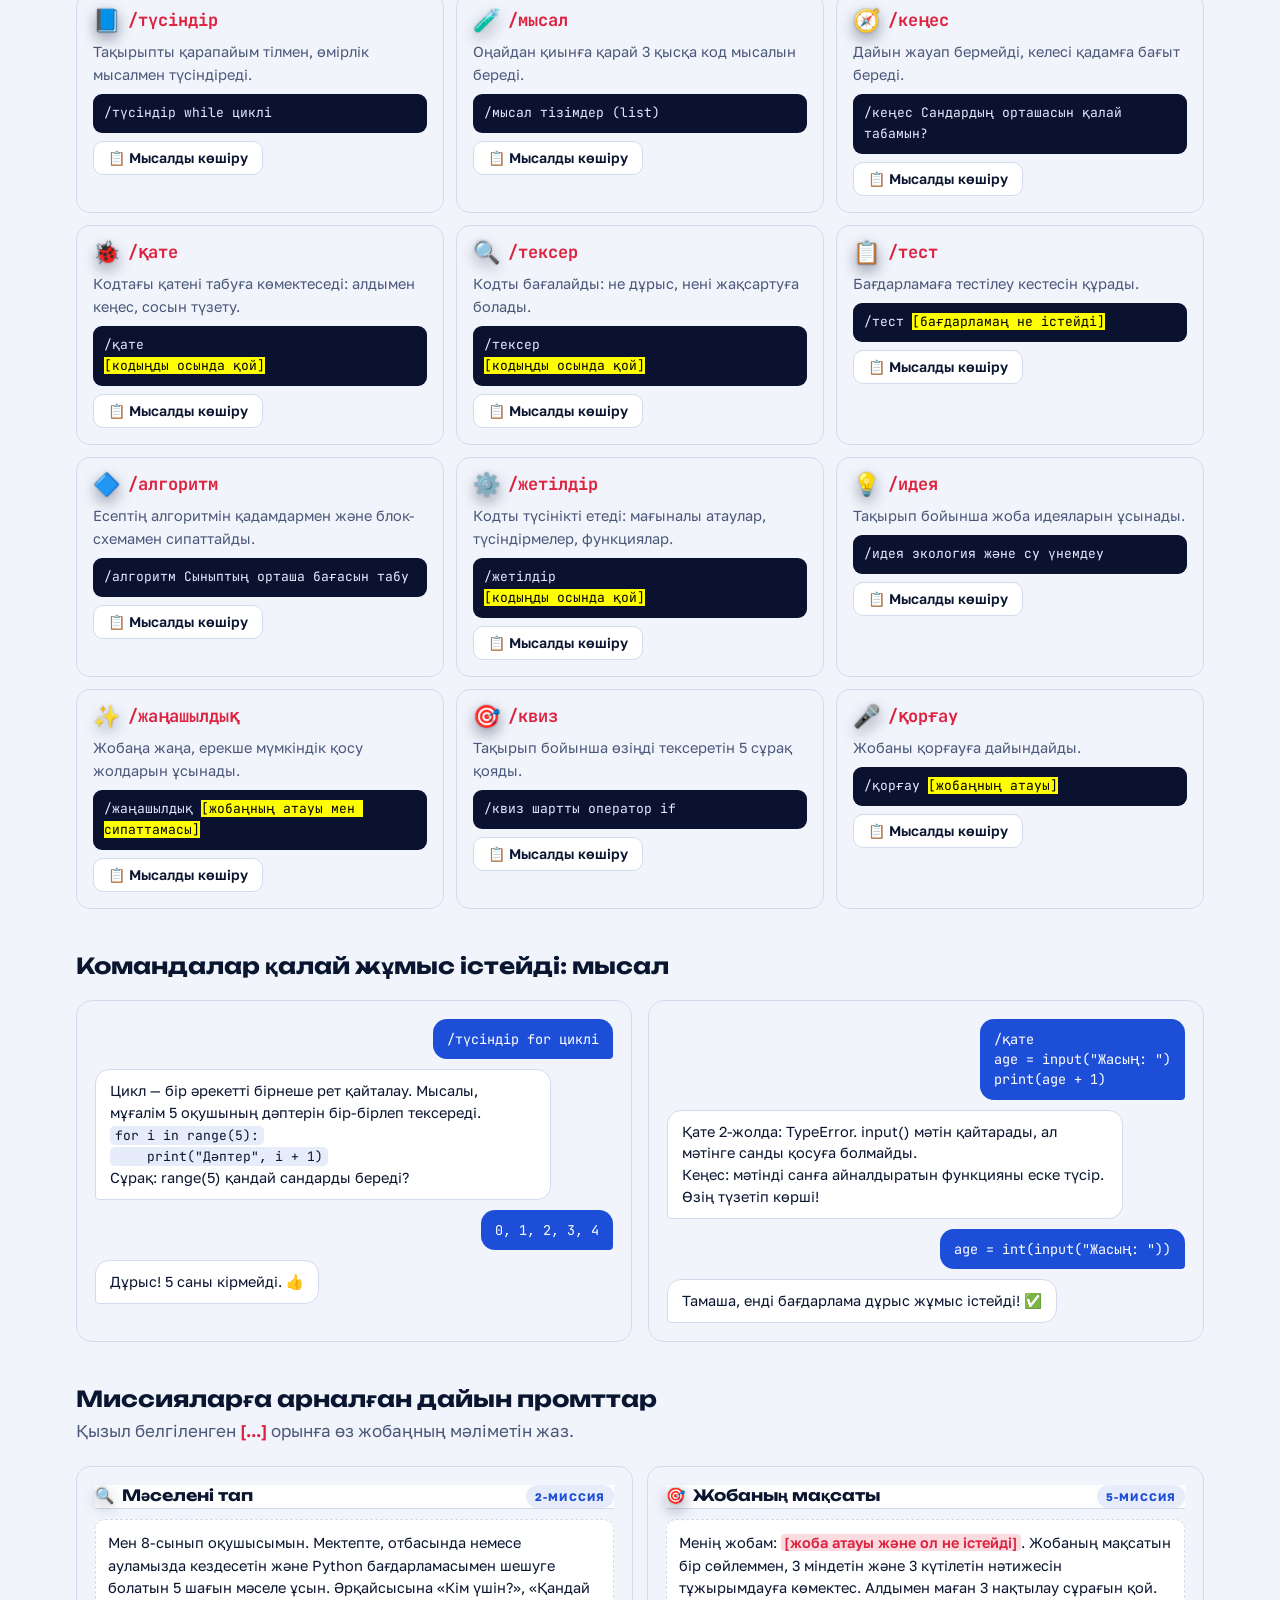
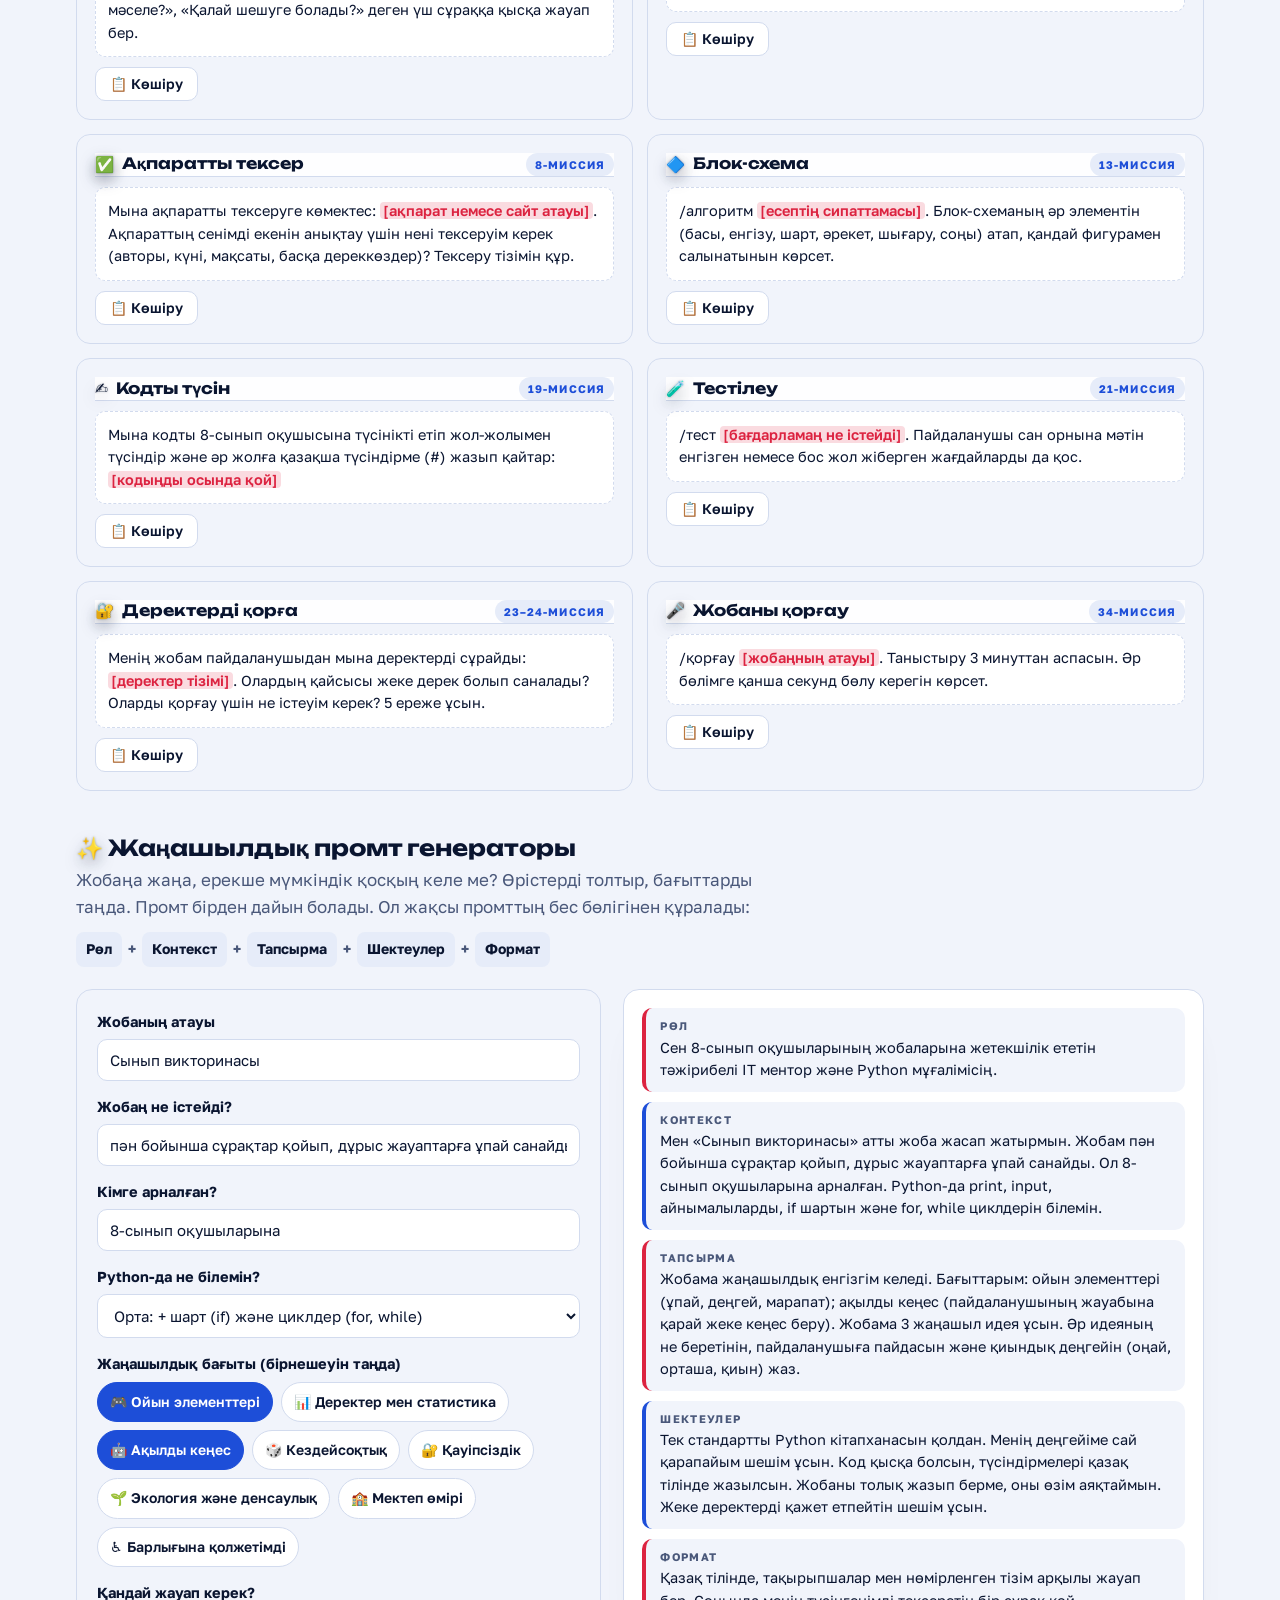
==== commit 1f7a3d3f: "Add files via upload" ====
--- a/index.html
+++ b/index.html
@@ -1140,6 +1140,7 @@
   </div>
 </footer>
 
+<script src="missions-data.js?v=3"></script>
 <script>
 (function(){
 "use strict";
@@ -1225,7 +1226,7 @@
 $("#orderReset").onclick=drawOrder;drawOrder();
 
 /* ---------- 3. missions ---------- */
-const STAGES=[
+const STAGES=window.KK_STAGES||[
  {r:"I",n:"Идея және мәселе қою",from:1,to:5},
  {r:"II",n:"Жоспарлау және ақпаратпен жұмыс",from:6,to:10},
  {r:"III",n:"Алгоритмдеу және бағдарламалау негіздері",from:11,to:22},
@@ -1233,7 +1234,7 @@
  {r:"V",n:"Жобаны IT арқылы іске асыру",from:29,to:32},
  {r:"VI",n:"Қорғау және рефлексия",from:33,to:34}
 ];
-const M=[
+const M=window.KK_MISSIONS?KK_MISSIONS.map(m=>[m.t,m.goals,m.res,m.e,m.demo.split("\n").slice(0,4).join("\n")]):[
  ["Менің цифрлық әлемім",["Информатиканың адам өміріндегі рөлін талқылау.","Ақпараттық технологиялардың қолданылу мысалдарын анықтау.","Жоба тақырыптарының тізімін жасау."],"IT қолданылатын кемінде үш саланы атайсың.","🌍"],
  ["Мәселені тап",["Мектеп, отбасы немесе қоғам өміріндегі шешуді қажет ететін мәселені анықтау.","«Кім үшін?», «Қандай мәселе?», «Қалай шешуге болады?» сұрақтарына жауап беру."],"Жобаның бастапқы мәселесі тұжырымдалады.","🔍"],
  ["Жоба идеясын таңда",["Бірнеше идеяны салыстыру.","Идеяны өзектілігі, орындалу мүмкіндігі және пайдалылығы бойынша бағалау."],"Жоба тақырыбы таңдалады.","💡"],
@@ -1754,8 +1755,8 @@
 function snapshot(){
   const pr=LS.get("kk-practice",{done:{}}),done=Object.keys(pr.done||{}).filter(k=>PTS[k]);
   const lab=LS.get("kk-lab",[]);
-  const ms=Object.keys((LS.get("kk-ms",{})||{}).done||{}),mp=[10,20,30];
-  return{section:SEC[curSection()],mission:LS.get("kk-mission",1)+"-миссия",practice:"миссия "+ms.length+"/102 · практика "+done.length+"/12",score:done.reduce((a,k)=>a+PTS[k],0)+ms.reduce((a,k)=>a+(mp[+k.split("-")[1]]||0),0),prog:ms.concat(done)};
+  const ms=Object.keys((LS.get("kk-ms2",{})||{}).done||{}).filter(k=>/^\d{1,2}\.[0-4]$/.test(k)),mp=[10,10,20,20,30];
+  return{section:SEC[curSection()],mission:LS.get("kk-mission",1)+"-миссия",practice:"миссия "+ms.length+"/170 · практика "+done.length+"/12",score:done.reduce((a,k)=>a+PTS[k],0)+ms.reduce((a,k)=>a+mp[+k.split(".")[1]],0),prog:ms.concat(done)};
 }
 let activeSec=LS.get("kk-active",0),lastSig="",sendT=null;
 function send(event){
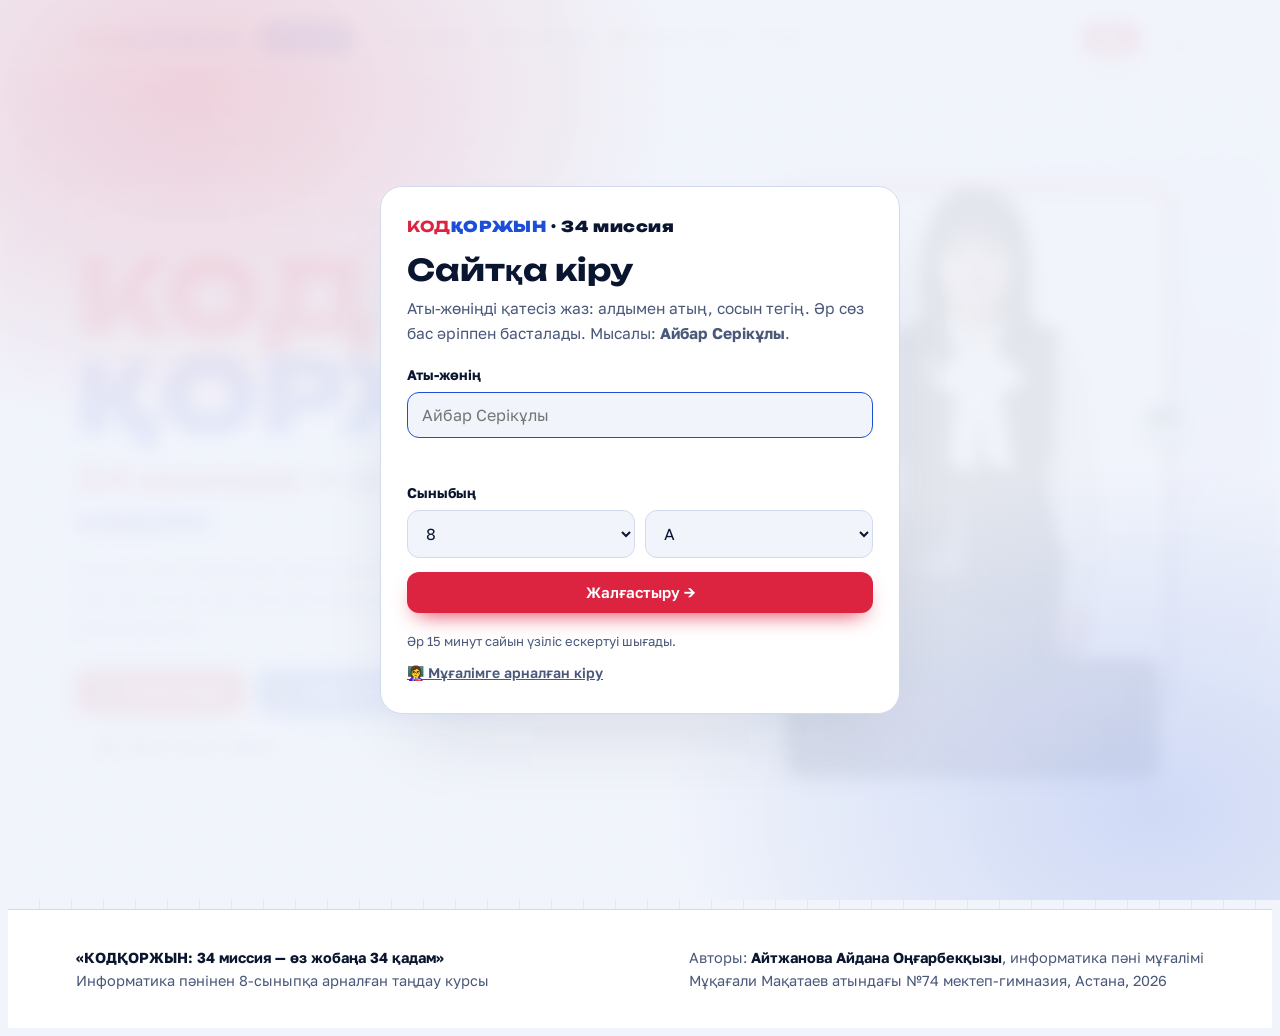
==== commit 706a465a: "Add files via upload" ====
--- a/index.html
+++ b/index.html
@@ -591,6 +591,11 @@
   *,*::before,*::after{animation:none!important;transition:none!important}
   html{scroll-behavior:auto}
 }
+/* ===== Басты бет: тек курстың атауы мен автор. Қалған бөлімдер өз беттерінде (missions, kurs, komek, oyin). ===== */
+section.sec,.hero .term,.hero .stats{display:none!important}
+.hero{min-height:calc(100vh - 60px);min-height:calc(100dvh - 60px);display:flex;align-items:center}
+.hero>.wrap{width:100%}
+.nav a[aria-current]{color:#fff;background:var(--blue)}
 </style>
 </head>
 <body>
@@ -600,7 +605,7 @@
   <div class="wrap">
     <a class="brand" href="#hero"><b>КОД</b><i>ҚОРЖЫН</i></a>
     <nav class="nav" aria-label="Бөлімдер">
-      <a href="missions.html">🪜 34 БАСПАЛДАҚ</a><a href="komek.html">🧑‍🏫 ҰСТАЗДАН КӨМЕК</a><a href="#hook">ҚЫЗЫҚТЫРУ</a><a href="#concept">КОНЦЕПЦИЯ</a><a href="#structure">ҚҰРЫЛЫМ</a><a href="#process">ПРОЦЕСС</a><a href="#link">БАЙЛАНЫС</a><a href="#apply">ҚОЛДАНУ</a><a href="#hard">ҚИЫНДЫҚТАР</a><a href="#ai">AI КӨМЕКШІ</a><a href="#practice">ПРАКТИКА</a><a href="oyin.html" target="_blank" rel="noopener">🎮 ОЙЫН</a><a href="#final">ҚОРЫТЫНДЫ</a>
+      <a href="index.html" aria-current="page">🏠 БАСТЫ БЕТ</a><a href="missions.html">🪜 34 БАСПАЛДАҚ</a><a href="kurs.html">📚 МАТЕРИАЛДАР</a><a href="komek.html">🧑‍🏫 ҰСТАЗДАН КӨМЕК</a><a href="oyin.html">🎮 ОЙЫН</a>
     </nav>
     <button class="btn ghost sm" id="themeBtn" type="button" aria-label="Тақырып түсін ауыстыру"><span class="emo" id="themeIco">🌙</span></button>
   </div>
@@ -626,9 +631,10 @@
         <div class="stat"><b>70%</b><span>практика</span></div>
       </div>
       <div class="cta">
-        <a class="btn primary" href="#hook"><span class="emo">🚀</span> Миссияны бастау</a>
-        <a class="btn ghost" href="#process"><span class="emo">🐍</span> Python зертханасы</a>
-        <a class="btn blue" href="oyin.html" target="_blank" rel="noopener"><span class="emo">🎮</span> «Блок әлемі» ойыны</a>
+        <a class="btn primary" href="missions.html"><span class="emo">🪜</span> 34 баспалдақ</a>
+        <a class="btn blue" href="kurs.html"><span class="emo">📚</span> Сабақ материалдары</a>
+        <a class="btn ghost" href="komek.html"><span class="emo">🧑‍🏫</span> Ұстаздан көмек</a>
+        <a class="btn ghost" href="oyin.html"><span class="emo">🎮</span> «Блок әлемі» ойыны</a>
       </div>
     </div>
     <figure class="photo-card" style="margin:0">
@@ -1750,7 +1756,7 @@
 /* ---------- activity tracking ---------- */
 const SEC={hero:"Басты бет",hook:"Қызықтыру",concept:"Концепция",structure:"Құрылым (34 миссия)",process:"Python зертханасы",link:"Байланыс",apply:"Қолдану",hard:"Қиындықтар",ai:"AI көмекші",practice:"Практикалық жұмыстар",final:"Қорытынды"};
 const secEls=Object.keys(SEC).map(id=>document.getElementById(id)).filter(Boolean);
-function curSection(){let c="hero";secEls.forEach(s=>{if(s.getBoundingClientRect().top<innerHeight*.4)c=s.id});return c}
+function curSection(){return "hero"}
 const PTS={p1:10,p2:10,p3:10,p4:10,p5:20,p6:20,p7:20,p8:20,p9:30,p10:30,p11:30,p12:30};
 function snapshot(){
   const pr=LS.get("kk-practice",{done:{}}),done=Object.keys(pr.done||{}).filter(k=>PTS[k]);
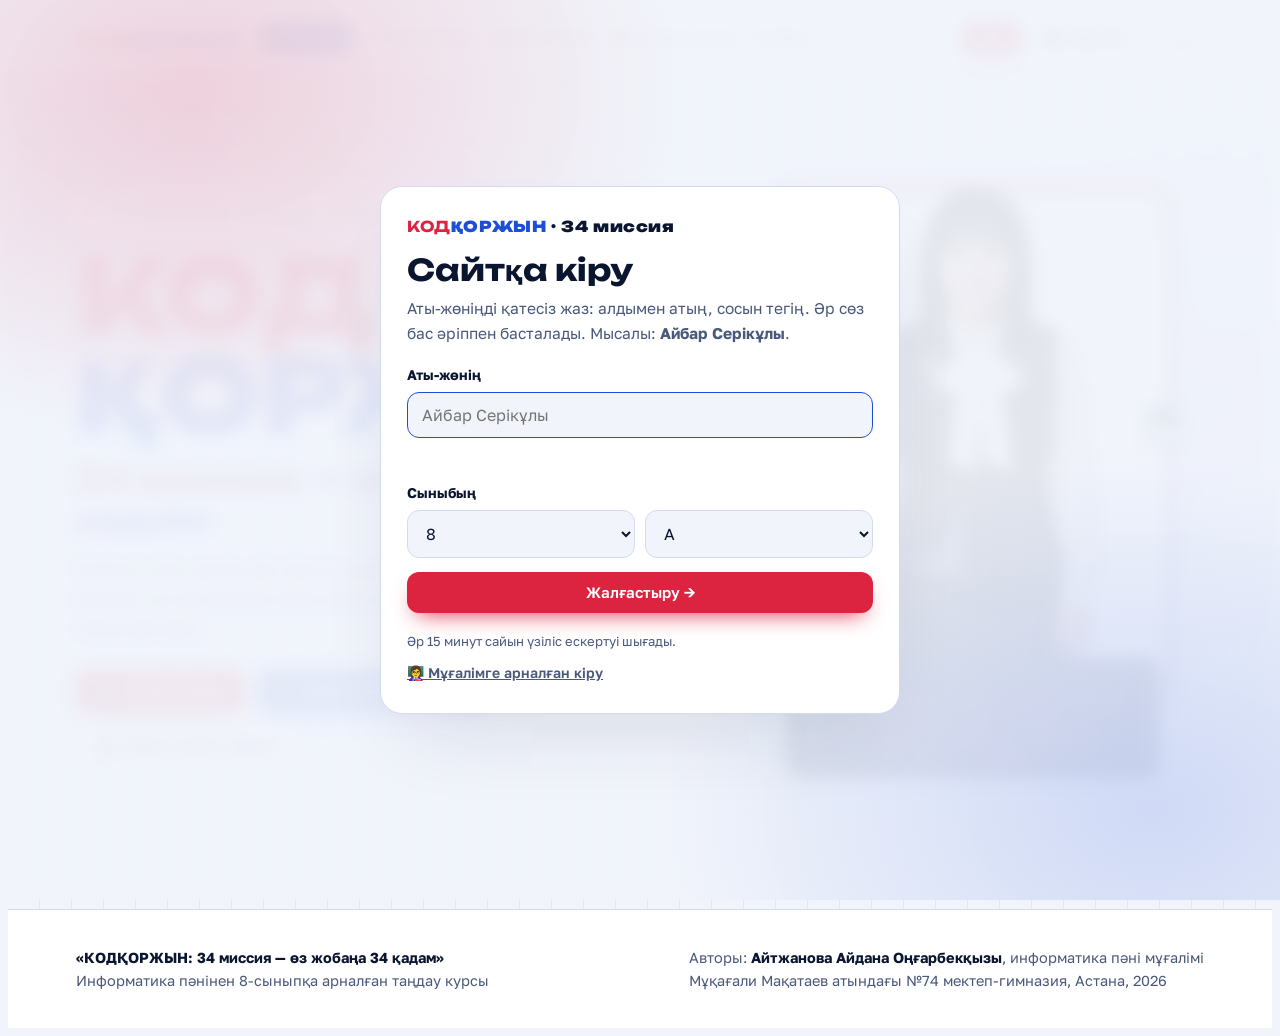
==== commit ab02b082: "Add files via upload" ====
--- a/index.html
+++ b/index.html
@@ -414,7 +414,7 @@
 .brk-timer .tr{flex:1;height:10px;border-radius:10px;background:var(--surface-2);overflow:hidden}
 .brk-timer .tr i{display:block;height:100%;background:var(--grad-rb);width:0}
 .brk-timer b{font:900 20px/1 var(--f-mono);min-width:48px;text-align:right}
-@media (max-width:640px){.who-chip{max-width:130px}.who .btn{padding:8px 10px}.ov-box{padding:22px 18px}}
+@media (max-width:640px){.t-lbl{display:none}.who-chip{max-width:130px}.who .btn{padding:8px 10px}.ov-box{padding:22px 18px}}
 /* ===== practice / compiler ===== */
 .pr{display:grid;grid-template-columns:280px minmax(0,1fr);gap:20px;align-items:start}
 .pr-list{display:flex;flex-direction:column;gap:6px;position:sticky;top:84px;max-height:calc(100vh - 100px);overflow:auto;padding-right:4px}
@@ -1710,9 +1710,10 @@
 tb.insertAdjacentHTML("beforebegin",`<div class="who" id="who"></div>`);
 function drawWho(){
   const w=$("#who");
-  if(me)w.innerHTML=`<span class="who-chip" title="${esc(me.name)} · ${esc(me.cls)}">👤 ${esc(me.name.split(" ")[0])} <small id="brkLeft"></small></span><button class="btn ghost sm" type="button" id="logoutB" aria-label="Шығу">Шығу</button>`;
-  else w.innerHTML=`<button class="btn primary sm" type="button" id="loginB">Кіру</button>`;
-  const lo=$("#logoutB");if(lo)lo.onclick=()=>{send("Шықты");me=null;LS.set("kk-me",null);drawWho();openLogin()};
+  const T=`<button class="btn ghost sm" type="button" data-teacher title="Мұғалімге арналған кіру">👩‍🏫<span class="t-lbl"> Мұғалім</span></button>`;
+  if(me)w.innerHTML=`<span class="who-chip" title="${esc(me.name)} · ${esc(me.cls)}">👤 ${esc(me.name.split(" ")[0])} <small id="brkLeft"></small></span><button class="btn ghost sm" type="button" id="logoutB" aria-label="Шығу">Шығу</button>`+T;
+  else w.innerHTML=`<button class="btn primary sm" type="button" id="loginB">Кіру</button>`+T;
+  const lo=$("#logoutB");if(lo)lo.onclick=logout;
   const li=$("#loginB");if(li)li.onclick=openLogin;
 }
 
@@ -1734,7 +1735,18 @@
   return{ok:v};
 }
 let pending=null;
-function openLogin(){$("#loginOv").hidden=false;$("#lgStep1").hidden=false;$("#lgStep2").hidden=true;setTimeout(()=>$("#lgName").focus(),50)}
+/* Шығу: аты-жөн тазаланады, келесі оқушы өз атымен кіреді */
+function logout(){
+  send("Шықты");me=null;LS.set("kk-me",null);
+  const pn=$("#prName"),pc=$("#prClass");
+  if(pn){pn.value="";pn.dispatchEvent(new Event("input"))}if(pc){pc.value="";pc.dispatchEvent(new Event("input"))}
+  drawWho();openLogin(true);
+}
+function openLogin(after){
+  $("#loginOv").hidden=false;$("#lgStep1").hidden=false;$("#lgStep2").hidden=true;
+  if(after===true){const n=$("#lgName"),m=$("#lgMsg");n.value="";n.classList.remove("bad");m.className="msg ok";m.textContent="✓ Сіз сайттан шықтыңыз. Енді басқа оқушы өз атымен кіре алады."}
+  setTimeout(()=>$("#lgName").focus(),50);
+}
 $("#lgName").addEventListener("input",()=>{$("#lgName").classList.remove("bad");$("#lgMsg").textContent="";$("#lgMsg").className="msg"});
 $("#lgForm").addEventListener("submit",e=>{
   e.preventDefault();const r=checkName($("#lgName").value),m=$("#lgMsg");
@@ -1848,7 +1860,8 @@
 
 /* ---------- start ---------- */
 drawWho();
-if(!me)openLogin();else send("Қайта ашты");
+/* басқа беттердегі «Мұғалім» батырмасы осында (#teacher) әкеледі */
+if(location.hash==="#teacher"){openTeacher()}else if(!me)openLogin();else send("Қайта ашты");
 })();
 </script>
 
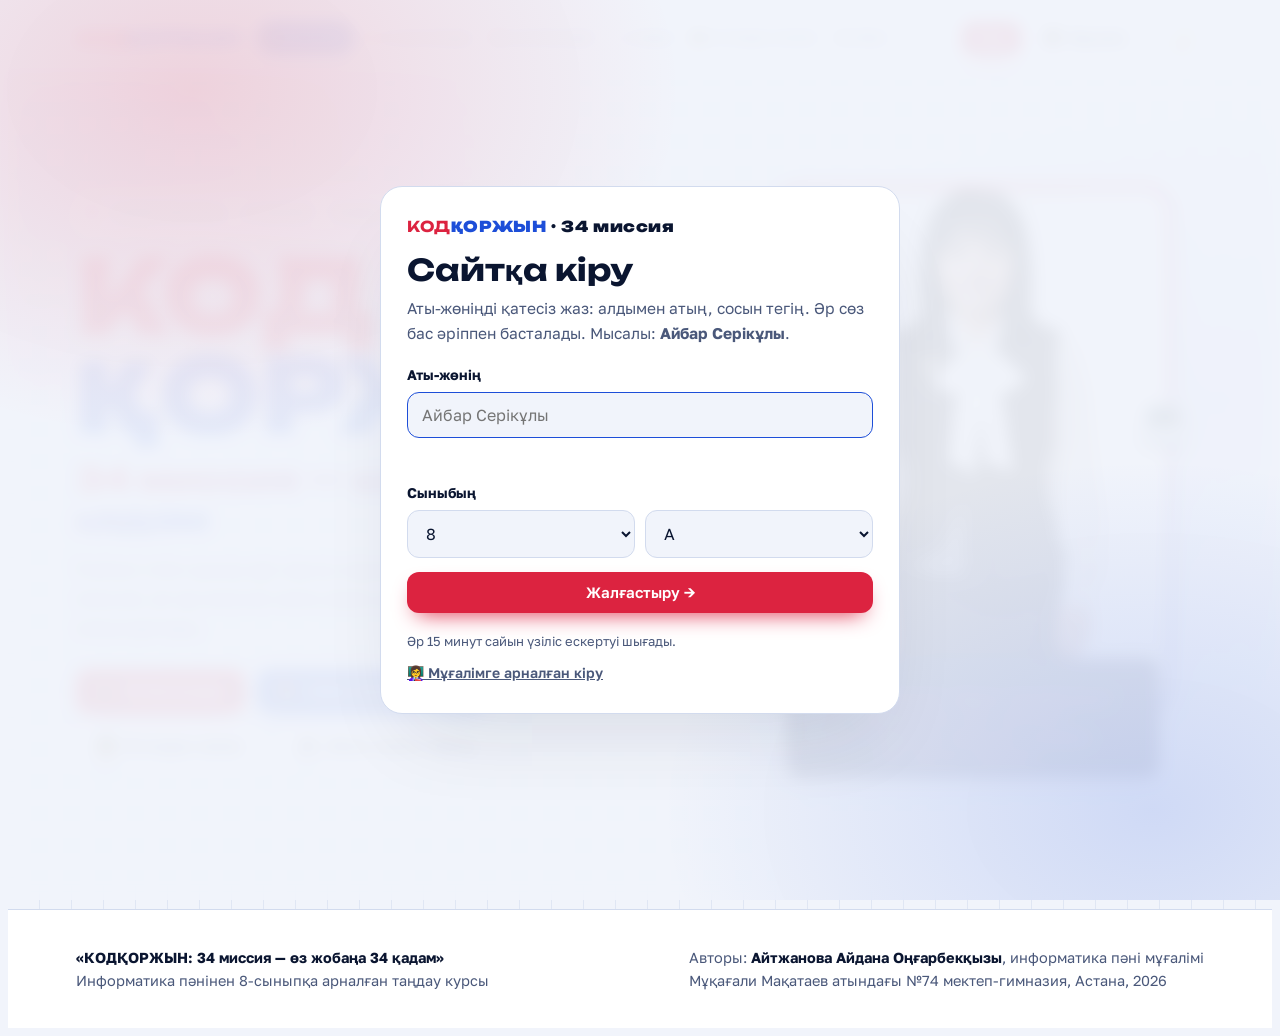
==== commit fdcc99fd: "Add files via upload" ====
--- a/index.html
+++ b/index.html
@@ -605,7 +605,7 @@
   <div class="wrap">
     <a class="brand" href="#hero"><b>КОД</b><i>ҚОРЖЫН</i></a>
     <nav class="nav" aria-label="Бөлімдер">
-      <a href="index.html" aria-current="page">🏠 БАСТЫ БЕТ</a><a href="missions.html">🪜 34 БАСПАЛДАҚ</a><a href="kurs.html">📚 МАТЕРИАЛДАР</a><a href="komek.html">🧑‍🏫 ҰСТАЗДАН КӨМЕК</a><a href="oyin.html">🎮 ОЙЫН</a>
+      <a href="index.html" aria-current="page">🏠 БАСТЫ БЕТ</a><a href="missions.html">🪜 34 БАСПАЛДАҚ</a><a href="kurs.html">📚 МАТЕРИАЛДАР</a><a href="sozdik.html">📖 СӨЗДІК</a><a href="komek.html">🧑‍🏫 ҰСТАЗДАН КӨМЕК</a><a href="oyin.html">🎮 ОЙЫН</a>
     </nav>
     <button class="btn ghost sm" id="themeBtn" type="button" aria-label="Тақырып түсін ауыстыру"><span class="emo" id="themeIco">🌙</span></button>
   </div>
@@ -633,6 +633,7 @@
       <div class="cta">
         <a class="btn primary" href="missions.html"><span class="emo">🪜</span> 34 баспалдақ</a>
         <a class="btn blue" href="kurs.html"><span class="emo">📚</span> Сабақ материалдары</a>
+        <a class="btn ghost" href="sozdik.html"><span class="emo">📖</span> Python сөздігі</a>
         <a class="btn ghost" href="komek.html"><span class="emo">🧑‍🏫</span> Ұстаздан көмек</a>
         <a class="btn ghost" href="oyin.html"><span class="emo">🎮</span> «Блок әлемі» ойыны</a>
       </div>
